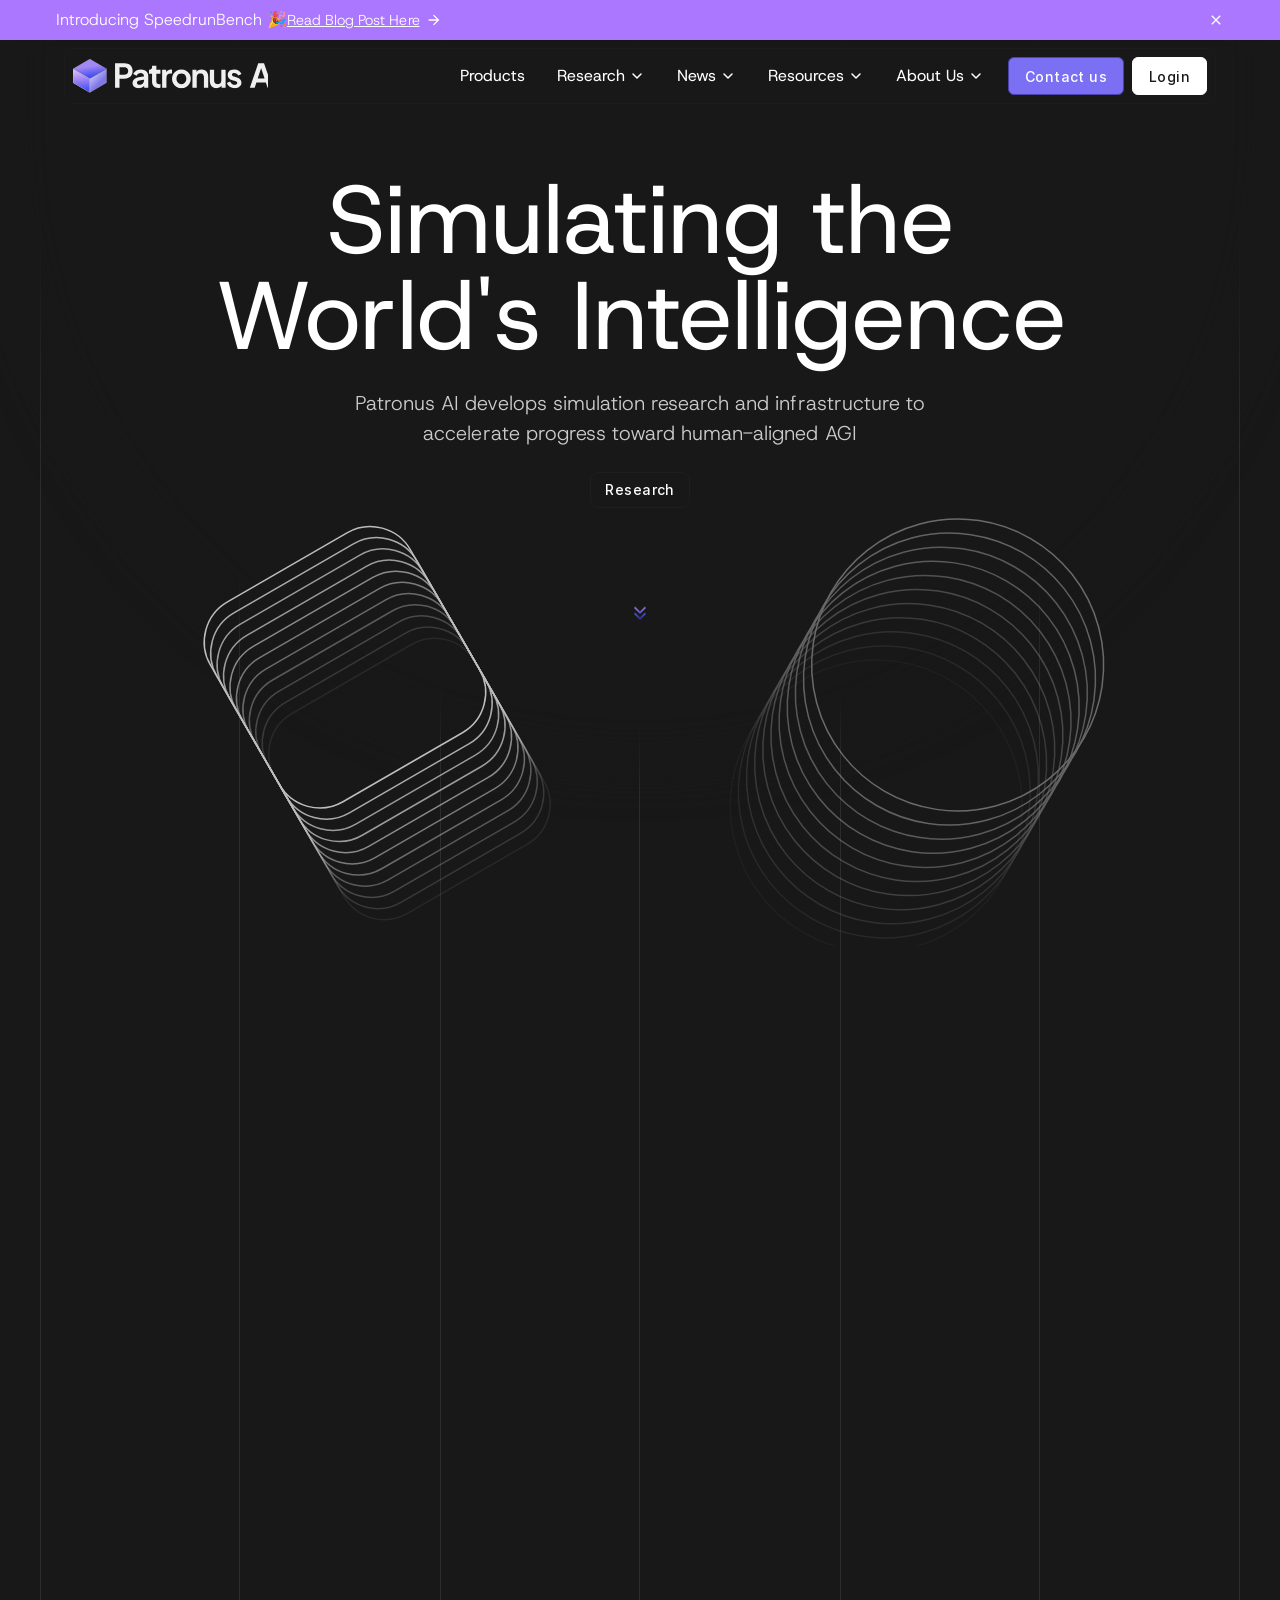
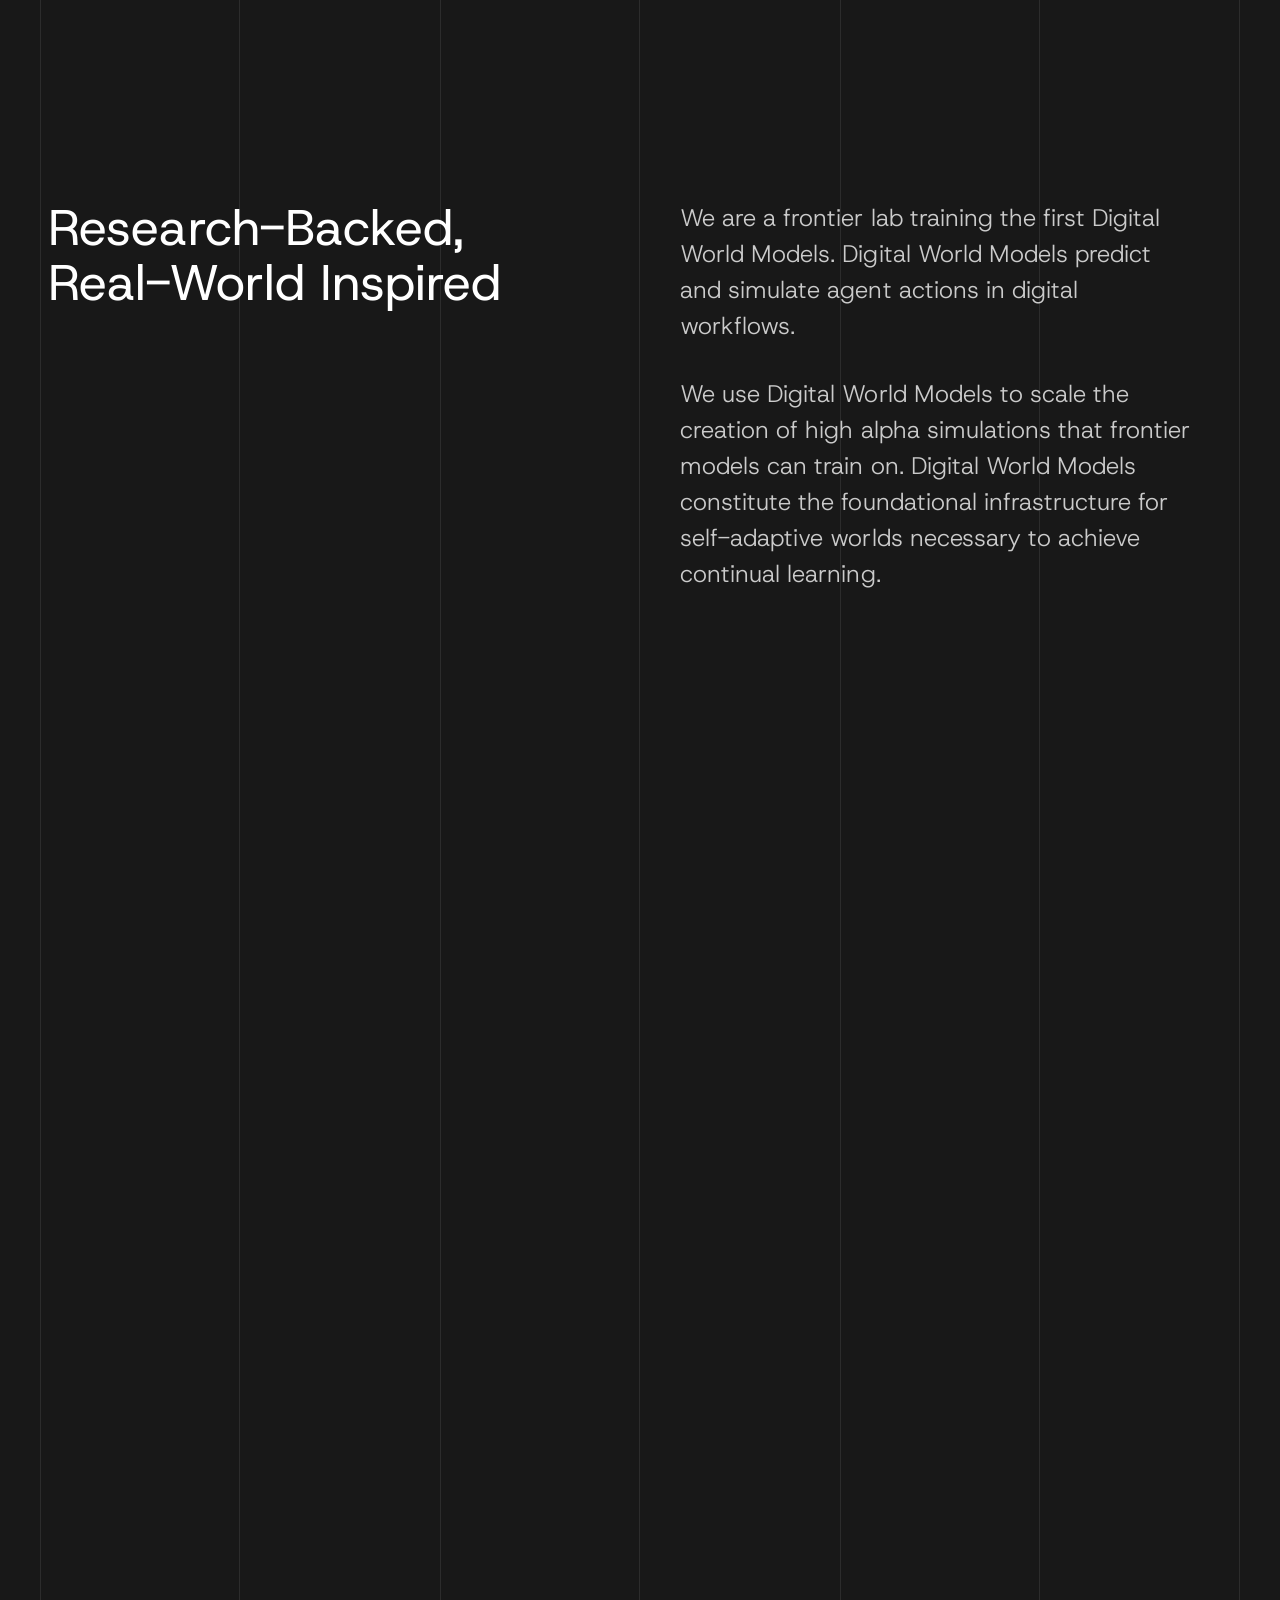
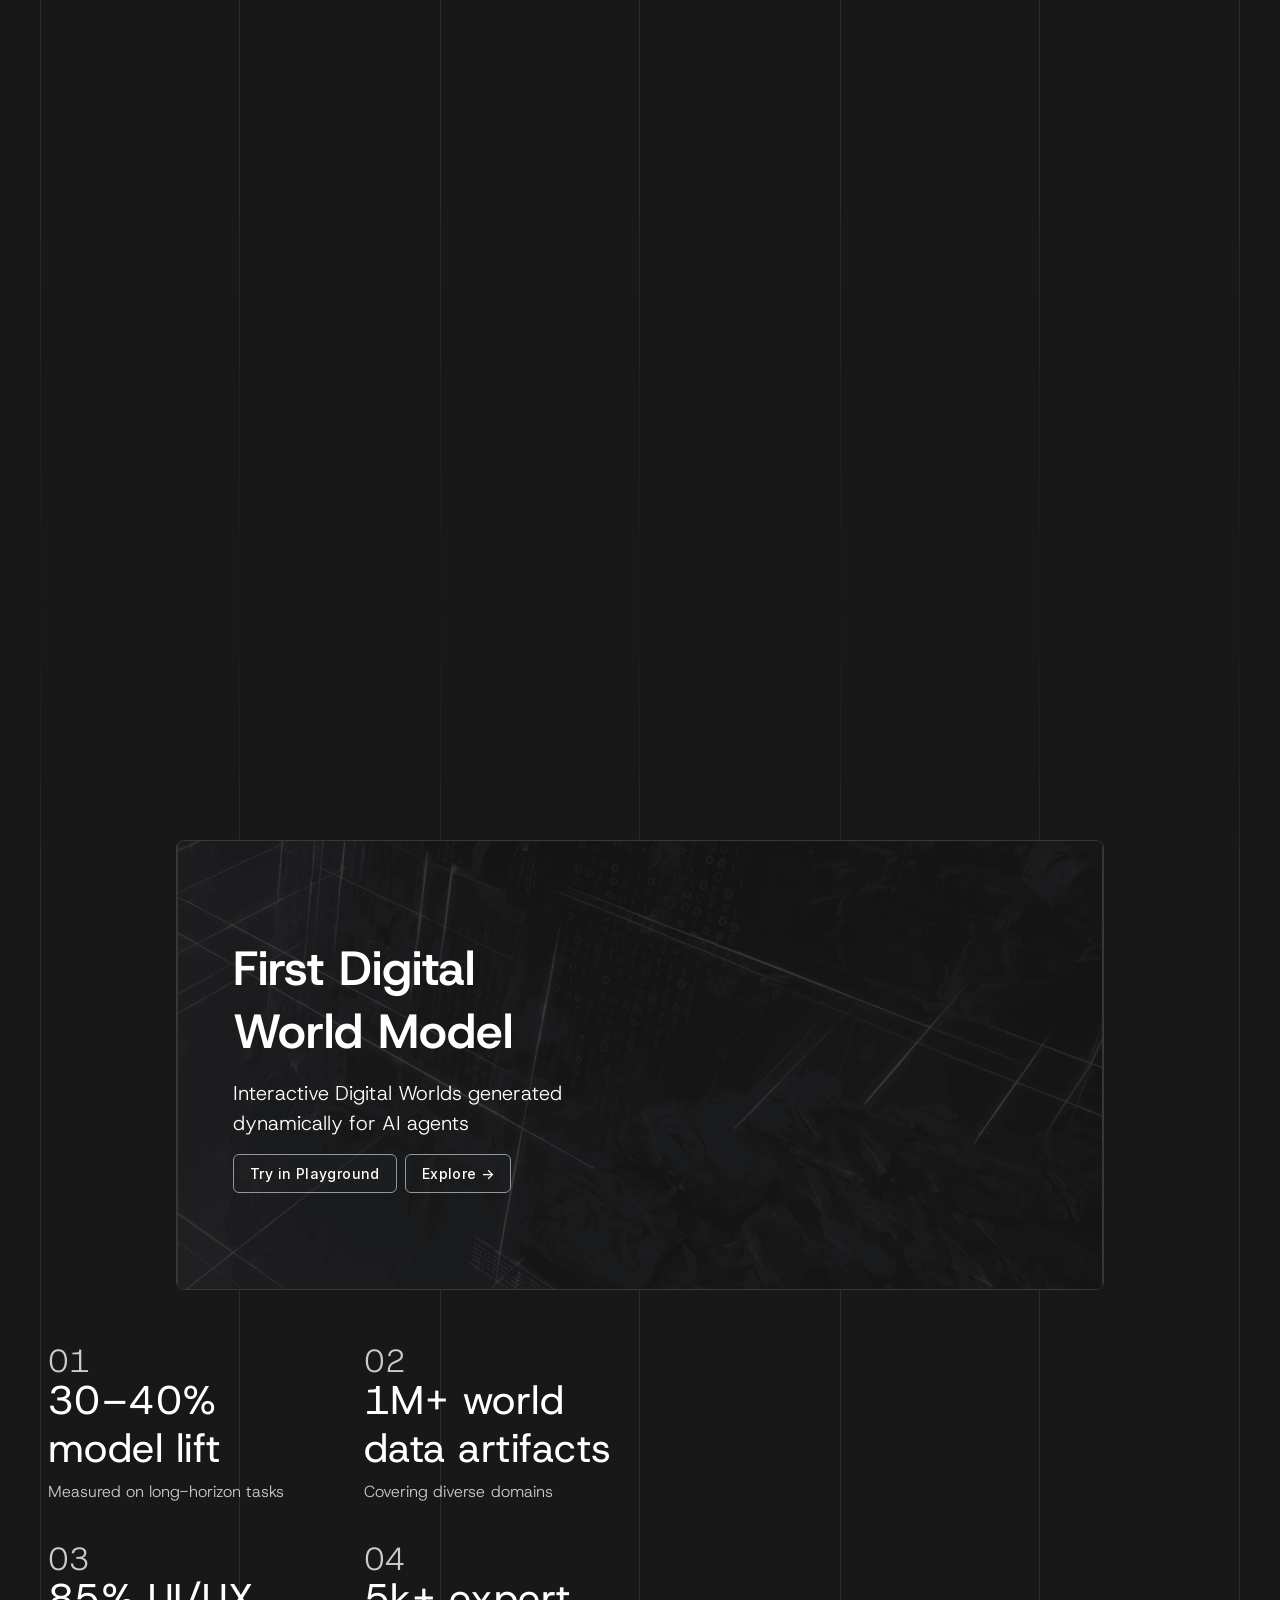
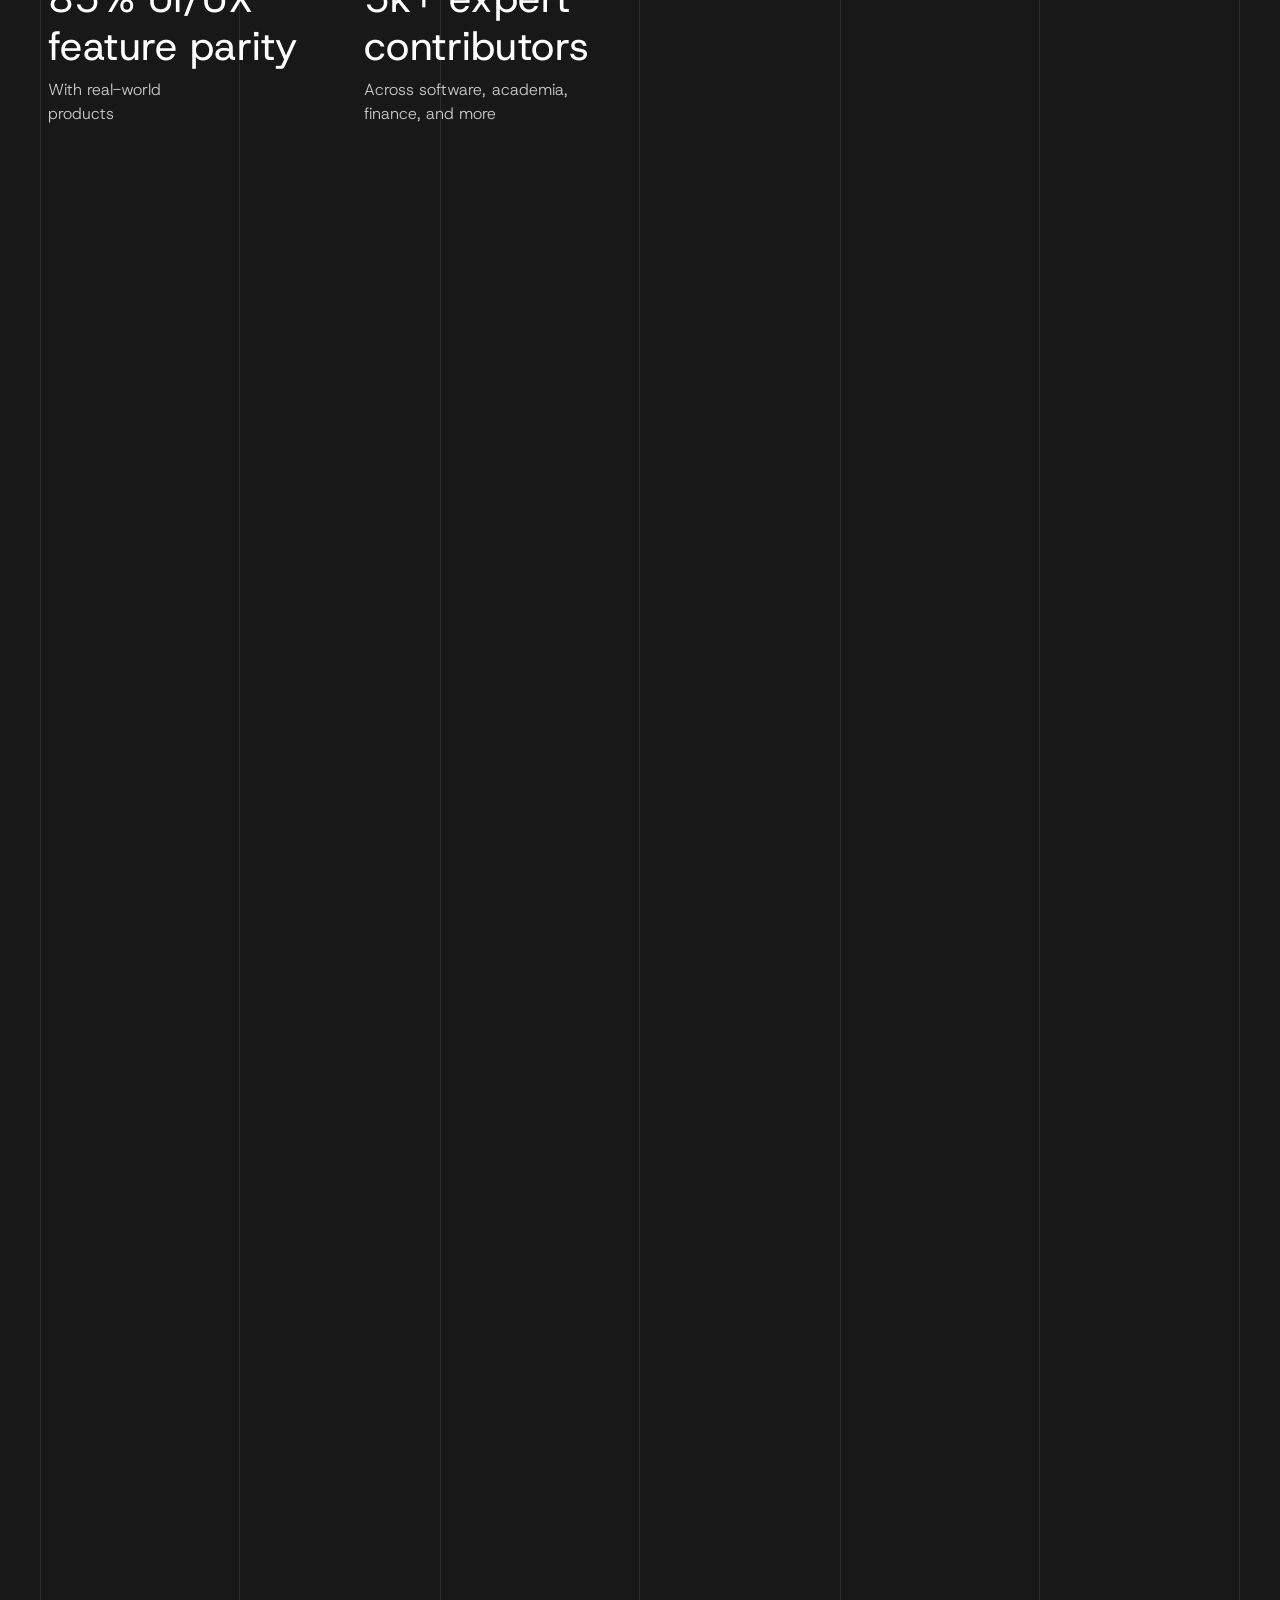
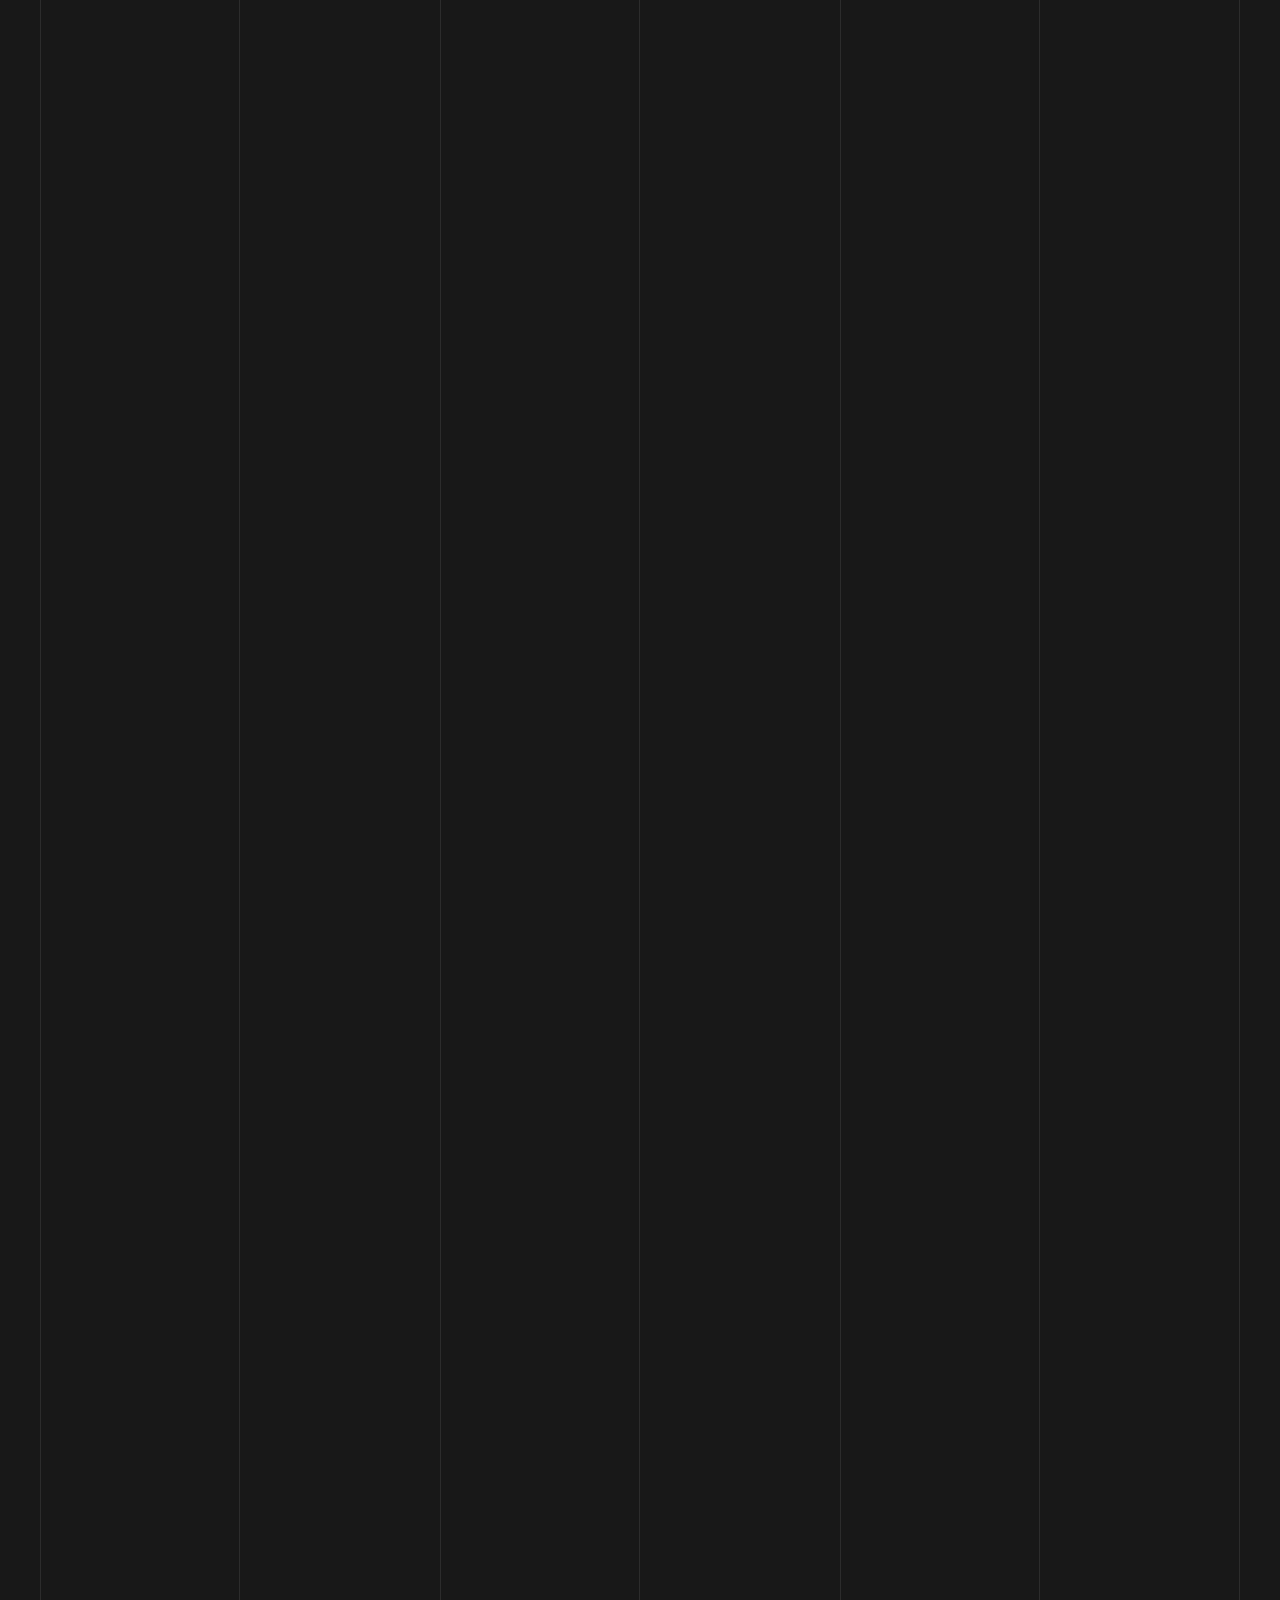
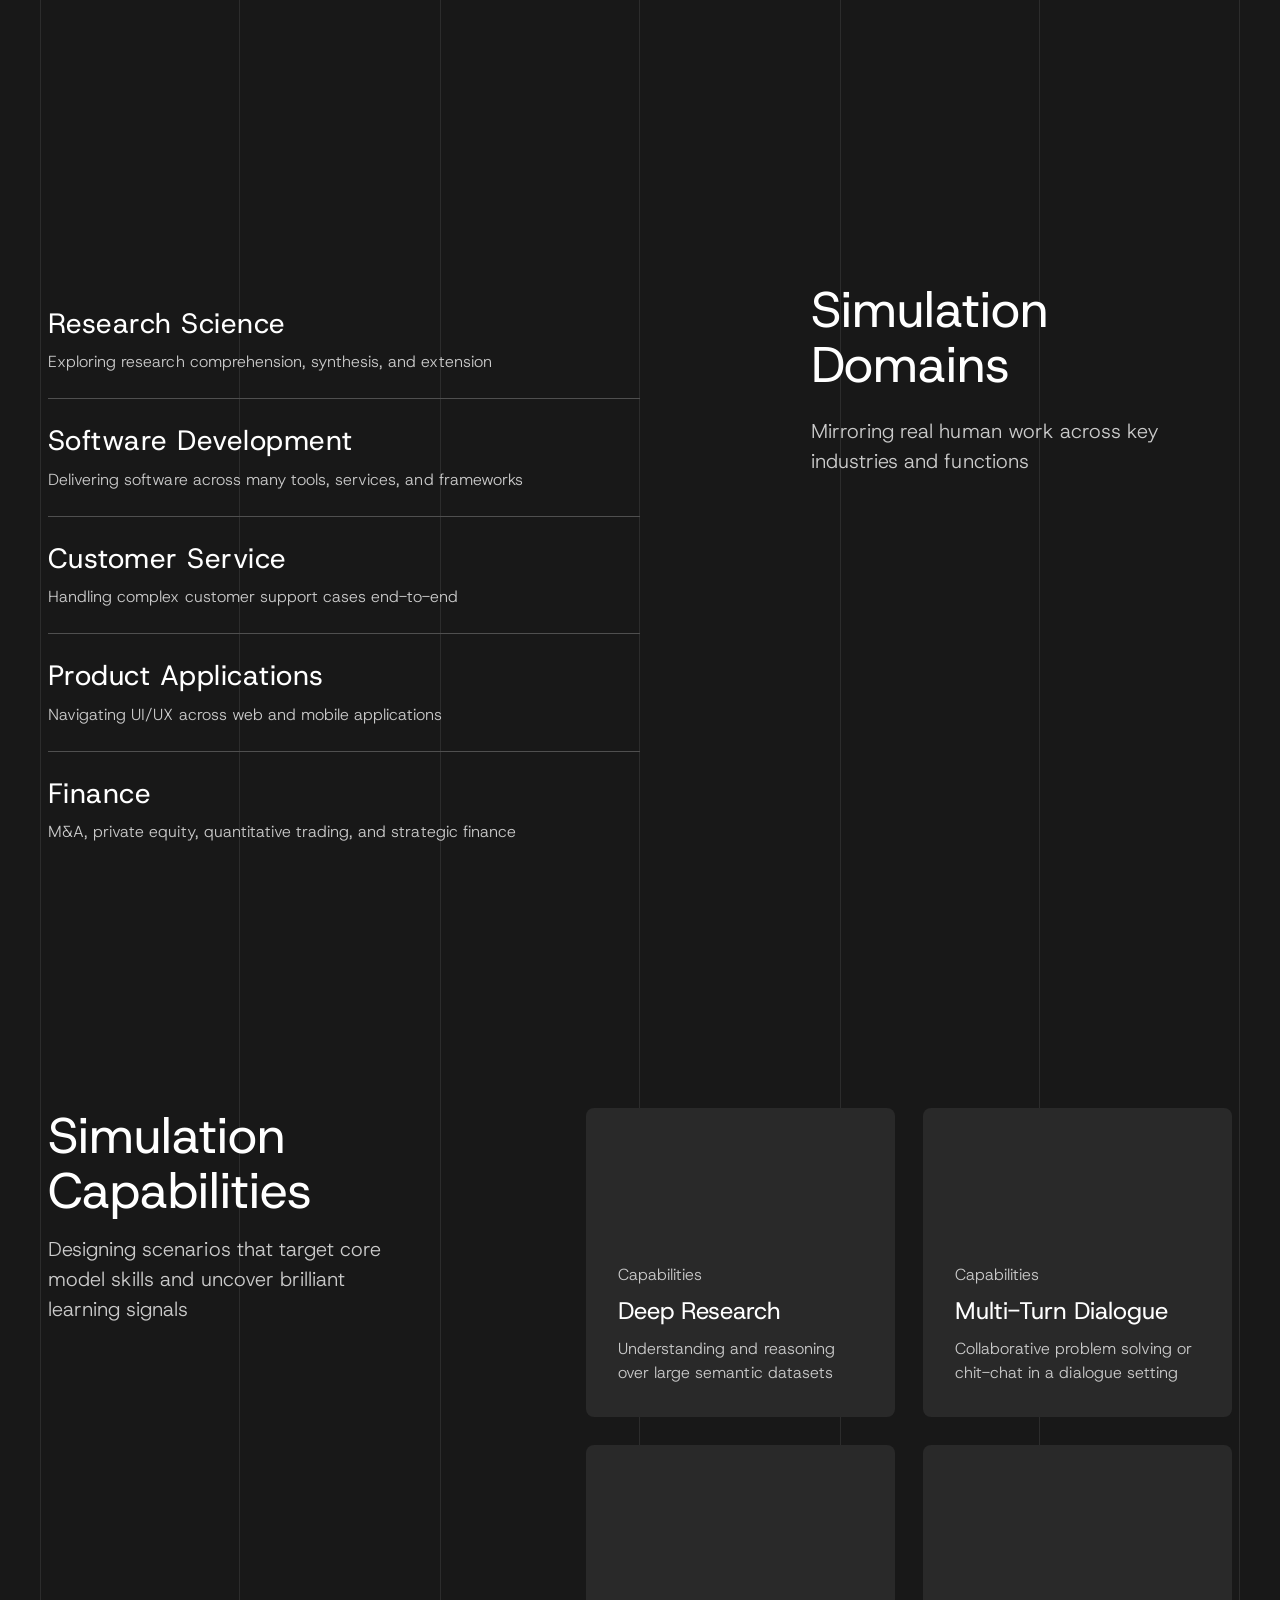
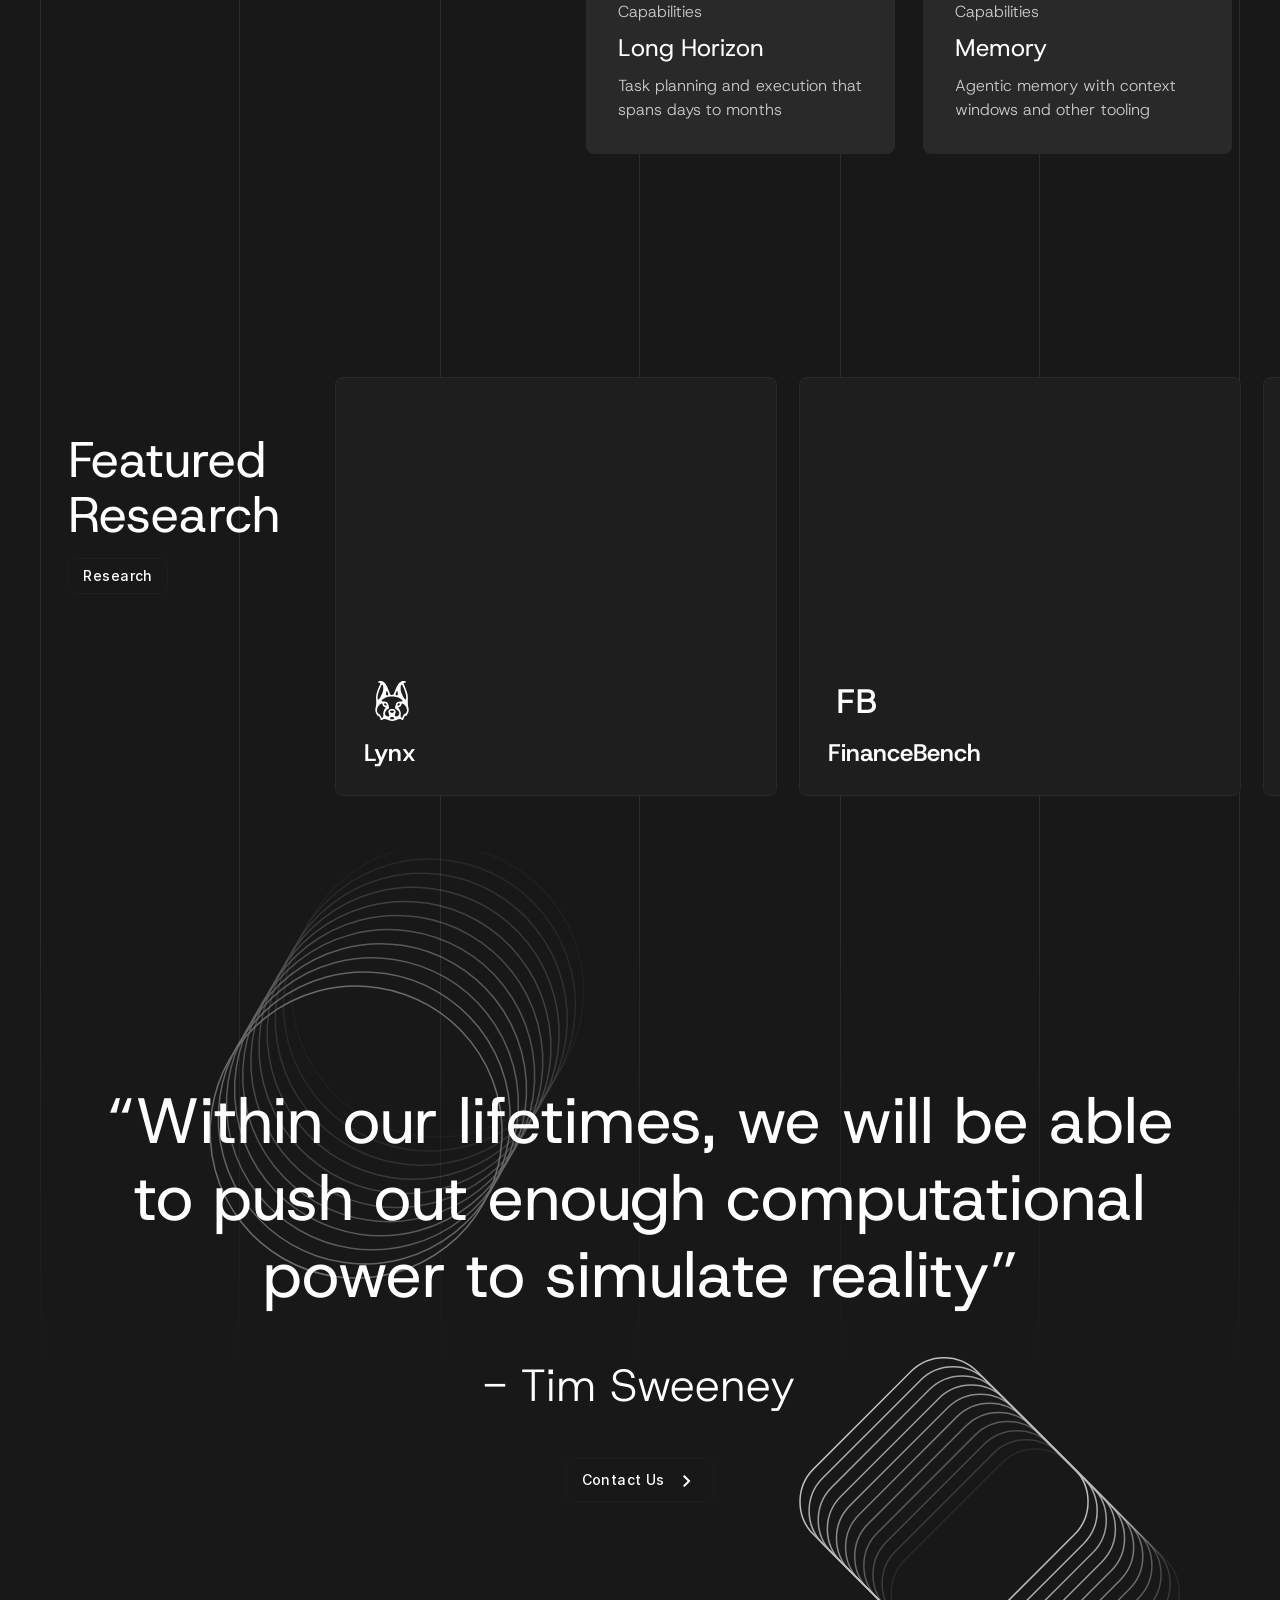
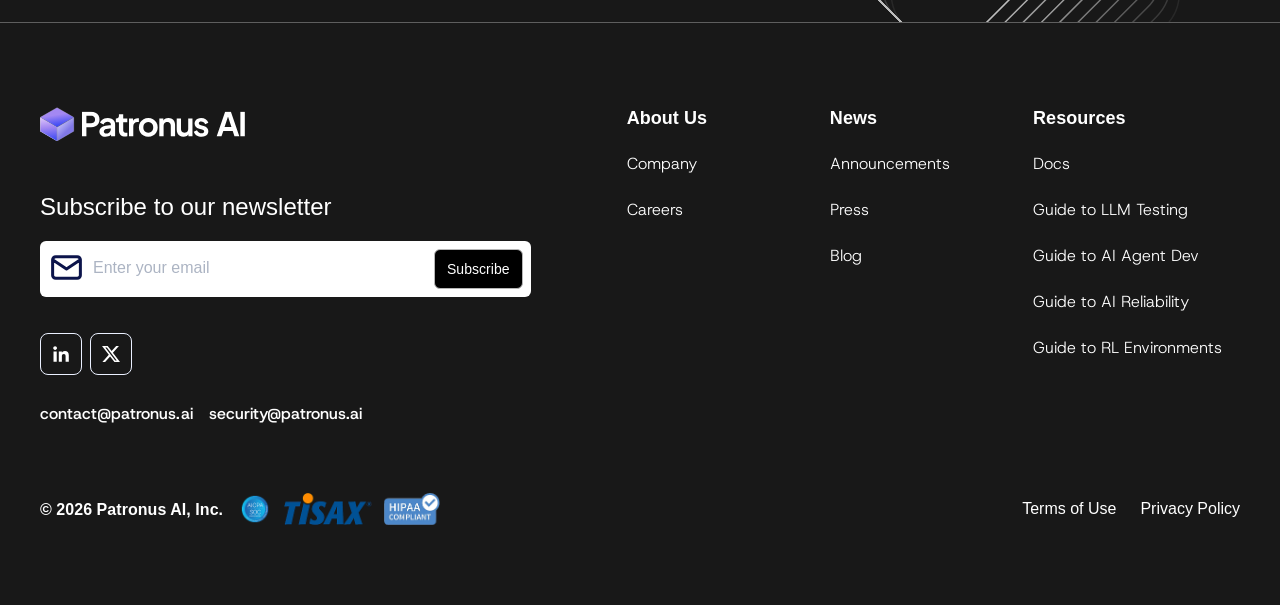
==== original.html @ 684d110b "Publish Patronus homepage comparison Co-Authored-By: Claude Opus 5.5 <noreply@anthropic.com>" ====
<!DOCTYPE html>
<!-- This site was created in Webflow. https://webflow.com --><!-- Last Published: Thu Sep 03 2026 16:15:39 GMT+0000 (Coordinated Universal Time) --><html data-wf-domain="patronus.ai" data-wf-page="69789045c12ee218ed3bfe5b" data-wf-site="64e655d42d3be60f582d0472" lang="en"><head><meta charset="utf-8"/><link crossorigin="anonymous" href="https://cdn.prod.website-files.com" rel="preconnect"/><title>Patronus AI — Original</title><meta content="Patronus AI develops simulation research and infrastructure to accelerate progress toward human-aligned AGI" name="description"/><meta content="width=device-width, initial-scale=1" name="viewport"/><meta content="Webflow" name="generator"/><link crossorigin="anonymous" href="assets/222bc9fccec14bd2.css?v=2" rel="stylesheet" type="text/css"/><link href="https://fonts.googleapis.com" rel="preconnect"/><link crossorigin="anonymous" href="https://fonts.gstatic.com" rel="preconnect"/><script type="text/javascript">!function(o,c){var n=c.documentElement,t=" w-mod-";n.className+=t+"js",("ontouchstart"in o||o.DocumentTouch&&c instanceof DocumentTouch)&&(n.className+=t+"touch")}(window,document);</script><link href="assets/77224d8a7193907e.ico" rel="shortcut icon" type="image/x-icon"/><link href="assets/2bc6f2b3e77ebe8c.png" rel="apple-touch-icon"/><!-- Google Tag Manager -->

<!-- End Google Tag Manager -->
<!-- dataLayer -->

<!-- dataLayer END -->
<link href="assets/77224d8a7193907e.ico" rel="shortcut icon" type="image/x-icon"/>

<!-- Navbar easing -->
<style>

  .navbar1_component {
    transition: all 0.3s ease;
  }

  .navbar1_logo-name {
    transition: opacity 0.3s ease;
  }
</style>
<link href="assets/0dffe3fe2f73e29e.css" rel="stylesheet"/>


<!-- Finsweet Attributes -->
<link href="assets/49c2efef81e36e43.bin" rel="stylesheet"/><style>
.research-draft-icon{display:block;width:48px;height:48px;flex:0 0 auto;color:#fff}
.research-draft-credit{margin:0 0 16px;font-size:13px;line-height:1.4;font-weight:400;color:#aaa}
html{scroll-behavior:auto!important}body{overflow-x:hidden}
</style></head><body class="body_new"><div class="page-wrapper"><div class="global-styles w-embed"><style>

/* Make text look crisper and more legible in all browsers */
body {
  -webkit-font-smoothing: antialiased;
  -moz-osx-font-smoothing: grayscale;
  font-smoothing: antialiased;
  text-rendering: optimizeLegibility;
}

/* Focus state style for keyboard navigation for the focusable elements */
*[tabindex]:focus-visible,
  input[type="file"]:focus-visible {
   outline: 0.125rem solid #4d65ff;
   outline-offset: 0.125rem;
}

/* Get rid of top margin on first element in any rich text element */
.w-richtext > :not(div):first-child, .w-richtext > div:first-child > :first-child {
  margin-top: 0 !important;
}

/* Get rid of bottom margin on last element in any rich text element */
.w-richtext>:last-child, .w-richtext ol li:last-child, .w-richtext ul li:last-child {
	margin-bottom: 0 !important;
}

/* Prevent all click and hover interaction with an element */
.pointer-events-off {
	pointer-events: none;
}

/* Enables all click and hover interaction with an element */
.pointer-events-on {
  pointer-events: auto;
}

/* Create a class of .div-square which maintains a 1:1 dimension of a div */
.div-square::after {
	content: "";
	display: block;
	padding-bottom: 100%;
}

/* Make sure containers never lose their center alignment */
.container-medium,.container-small, .container-large {
	margin-right: auto !important;
  margin-left: auto !important;
}

/* 
Make the following elements inherit typography styles from the parent and not have hardcoded values. 
Important: You will not be able to style for example "All Links" in Designer with this CSS applied.
Uncomment this CSS to use it in the project. Leave this message for future hand-off.
*/
/*
a,
.w-input,
.w-select,
.w-tab-link,
.w-nav-link,
.w-dropdown-btn,
.w-dropdown-toggle,
.w-dropdown-link {
  color: inherit;
  text-decoration: inherit;
  font-size: inherit;
}
*/

/* Apply "..." after 3 lines of text */
.text-style-3lines {
	display: -webkit-box;
	overflow: hidden;
	-webkit-line-clamp: 3;
	-webkit-box-orient: vertical;
}

/* Apply "..." after 2 lines of text */
.text-style-2lines {
	display: -webkit-box;
	overflow: hidden;
	-webkit-line-clamp: 2;
	-webkit-box-orient: vertical;
}
/* Apply "..." after 3 lines of text */
.text-style-3lines {
	display: -webkit-box;
	overflow: hidden;
	-webkit-line-clamp: 3;
	-webkit-box-orient: vertical;
}
/* Apply "..." after 4 lines of text */
.text-style-4lines {
	display: -webkit-box;
	overflow: hidden;
	-webkit-line-clamp: 4;
	-webkit-box-orient: vertical;
}

/* Adds inline flex display */
.display-inlineflex {
  display: inline-flex;
}

/* These classes are never overwritten */
.hide {
  display: none !important;
}

@media screen and (max-width: 991px) {
    .hide, .hide-tablet {
        display: none !important;
    }
}
  @media screen and (max-width: 767px) {
    .hide-mobile-landscape{
      display: none !important;
    }
}
  @media screen and (max-width: 479px) {
    .hide-mobile{
      display: none !important;
    }
}
 
.margin-0 {
  margin: 0rem !important;
}
  
.padding-0 {
  padding: 0rem !important;
}

.spacing-clean {
padding: 0rem !important;
margin: 0rem !important;
}

.margin-top {
  margin-right: 0rem !important;
  margin-bottom: 0rem !important;
  margin-left: 0rem !important;
}

.padding-top {
  padding-right: 0rem !important;
  padding-bottom: 0rem !important;
  padding-left: 0rem !important;
}
  
.margin-right {
  margin-top: 0rem !important;
  margin-bottom: 0rem !important;
  margin-left: 0rem !important;
}

.padding-right {
  padding-top: 0rem !important;
  padding-bottom: 0rem !important;
  padding-left: 0rem !important;
}

.margin-bottom {
  margin-top: 0rem !important;
  margin-right: 0rem !important;
  margin-left: 0rem !important;
}

.padding-bottom {
  padding-top: 0rem !important;
  padding-right: 0rem !important;
  padding-left: 0rem !important;
}

.margin-left {
  margin-top: 0rem !important;
  margin-right: 0rem !important;
  margin-bottom: 0rem !important;
}
  
.padding-left {
  padding-top: 0rem !important;
  padding-right: 0rem !important;
  padding-bottom: 0rem !important;
}
  
.margin-horizontal {
  margin-top: 0rem !important;
  margin-bottom: 0rem !important;
}

.padding-horizontal {
  padding-top: 0rem !important;
  padding-bottom: 0rem !important;
}

.margin-vertical {
  margin-right: 0rem !important;
  margin-left: 0rem !important;
}
  
.padding-vertical {
  padding-right: 0rem !important;
  padding-left: 0rem !important;
}

</style></div><div class="navbar12_component w-nav" data-animation="default" data-collapse="medium" data-duration="400" data-easing="ease" data-easing2="ease" data-w-id="034f6c64-4b9b-e791-d5cd-58042d2de78f" fs-scrolldisable-element="smart-nav" role="banner"><div class="navbar_mobile-bg"></div><div class="callout_banner"><div class="container-large"><div class="callout_component"><div class="callout_inner"><div class="text-size-regular">Introducing SpeedrunBench 🎉</div><a class="banner-link-wrapper w-inline-block" href="https://patronus.ai/blog/ introducing-speedrunbench-a-challenging-benchmark-for-frontier-agents" rel="noopener noreferrer" target="_blank"><div>Read Blog Post Here</div><div class="html-icon w-embed"><svg aria-hidden="true" class="iconify iconify--ic" height="16" preserveaspectratio="xMidYMid meet" role="img" viewbox="0 0 24 24" width="16" xmlns="http://www.w3.org/2000/svg" xmlns:xlink="http://www.w3.org/1999/xlink"><path d="m12 4l-1.41 1.41L16.17 11H4v2h12.17l-5.58 5.59L12 20l8-8l-8-8z" fill="currentColor"></path></svg></div></a></div><div class="modal-close-button banner-close w-embed" data-w-id="ab79762b-d34e-72d4-7b59-b1e3eca7789a"><svg aria-hidden="true" class="iconify iconify--ic" height="100%" preserveaspectratio="xMidYMid meet" role="img" viewbox="0 0 24 24" width="100%" xmlns="http://www.w3.org/2000/svg" xmlns:xlink="http://www.w3.org/1999/xlink"><path d="M19 6.41L17.59 5L12 10.59L6.41 5L5 6.41L10.59 12L5 17.59L6.41 19L12 13.41L17.59 19L19 17.59L13.41 12L19 6.41z" fill="currentColor"></path></svg></div></div></div></div><div class="navbar_main"><div class="navbar12_container"><a aria-current="page" class="navbar12_logo-link w-nav-brand w--current" href="https://patronus.ai/" rel="noopener noreferrer" target="_blank"><img alt="" class="navbar12_logo" loading="lazy" src="assets/672b753d45d6a6be.svg"/><div class="nav_logo-text_wrapper"><img alt="" class="navbar12_logo-text" loading="lazy" src="assets/3cb4ebba1288239d.svg"/></div></a><nav class="navbar12_menu is-page-height-tablet w-nav-menu" role="navigation"><div class="nav_menu-content_wrapper"><div class="navbar12_menu-links"><a class="navbar12_dropdown-toggle" href="https://patronus.ai/products" rel="noopener noreferrer" target="_blank">Products</a><div class="navbar12_menu-dropdown hide w-dropdown" data-delay="200" data-hover="true" data-w-id="034f6c64-4b9b-e791-d5cd-58042d2de799"><div class="navbar12_dropdown-toggle w-dropdown-toggle"><div>Product</div><img alt="" class="dropdown-chevron" loading="lazy" src="assets/aa61666945023c9a.svg"/></div><nav class="navbar_dropdown-wrapper w-dropdown-list"><div class="navbar12_dropdown-list is-product"><div class="navbar12_dropdown-content product"><div class="navbar12_dropdown-column"><div class="margin-bottom margin-small hide-tablet"><h4 class="text-size-small text-weight-normal">Product</h4></div><div class="navbar12_dropdown-link-list"><a class="navbar12_dropdown-link is-icon w-inline-block" href="https://patronus.ai/product/features" rel="noopener noreferrer" target="_blank"><div class="navbar12_icon-wrapper"><div class="icon-embed-custom w-embed"><svg aria-hidden="true" fill="none" height="100%" preserveaspectratio="xMidYMid meet" role="img" viewbox="0 0 26 26" width="100%" xmlns="http://www.w3.org/2000/svg">
<path d="M14.5 9.25H19M16.75 7V11.5M7 7.75C7 7.55109 7.07902 7.36032 7.21967 7.21967C7.36032 7.07902 7.55109 7 7.75 7H10.75C10.9489 7 11.1397 7.07902 11.2803 7.21967C11.421 7.36032 11.5 7.55109 11.5 7.75V10.75C11.5 10.9489 11.421 11.1397 11.2803 11.2803C11.1397 11.421 10.9489 11.5 10.75 11.5H7.75C7.55109 11.5 7.36032 11.421 7.21967 11.2803C7.07902 11.1397 7 10.9489 7 10.75V7.75ZM7 15.25C7 15.0511 7.07902 14.8603 7.21967 14.7197C7.36032 14.579 7.55109 14.5 7.75 14.5H10.75C10.9489 14.5 11.1397 14.579 11.2803 14.7197C11.421 14.8603 11.5 15.0511 11.5 15.25V18.25C11.5 18.4489 11.421 18.6397 11.2803 18.7803C11.1397 18.921 10.9489 19 10.75 19H7.75C7.55109 19 7.36032 18.921 7.21967 18.7803C7.07902 18.6397 7 18.4489 7 18.25V15.25ZM14.5 15.25C14.5 15.0511 14.579 14.8603 14.7197 14.7197C14.8603 14.579 15.0511 14.5 15.25 14.5H18.25C18.4489 14.5 18.6397 14.579 18.7803 14.7197C18.921 14.8603 19 15.0511 19 15.25V18.25C19 18.4489 18.921 18.6397 18.7803 18.7803C18.6397 18.921 18.4489 19 18.25 19H15.25C15.0511 19 14.8603 18.921 14.7197 18.7803C14.579 18.6397 14.5 18.4489 14.5 18.25V15.25Z" stroke="currentColor" stroke-linecap="round" stroke-linejoin="round"></path>
</svg></div></div><div class="navbar12_text-wrapper"><div>Core Platform</div></div></a><a class="navbar12_dropdown-link is-icon w-inline-block" href="https://patronus.ai/percival" rel="noopener noreferrer" target="_blank"><div class="navbar12_icon-wrapper"><div class="icon-embed-custom w-embed"><svg aria-hidden="true" fill="none" height="100%" preserveaspectratio="xMidYMid meet" role="img" viewbox="0 0 26 26" width="100%" xmlns="http://www.w3.org/2000/svg">
<path d="M18.77 15.88C18.77 18.1507 17.0919 20.0001 15.0327 20.0001H10.938C8.87895 19.9999 7.20361 18.1505 7.20361 15.88V14.3829C7.55599 14.4404 7.87015 14.4888 8.1626 14.5343V15.88C8.1626 17.6236 9.40634 19.0419 10.938 19.0421H15.0327C16.5645 19.0421 17.811 17.6237 17.811 15.88V14.5343C17.8206 14.5319 17.8403 14.5294 17.8403 14.5294L17.9331 14.5128C18.192 14.4721 18.4536 14.4309 18.7124 14.3878C18.7316 14.3854 18.7508 14.3828 18.77 14.3781V15.88ZM10.9604 14.9318C11.2002 14.9318 11.397 15.1288 11.397 15.3683V16.547C11.3968 16.7863 11.2 16.9825 10.9604 16.9825C10.7209 16.9825 10.5241 16.7863 10.5239 16.547V15.3683C10.5239 15.1288 10.7208 14.9318 10.9604 14.9318ZM15.0112 14.9318C15.2508 14.9319 15.4468 15.1289 15.4468 15.3683V16.547C15.4466 16.7862 15.2507 16.9824 15.0112 16.9825C14.7716 16.9825 14.5749 16.7863 14.5747 16.547V15.3683C14.5747 15.1288 14.7715 14.9318 15.0112 14.9318ZM12.9888 9.43958C13.1732 9.43958 13.3579 9.46847 13.5327 9.51868L13.5591 9.52649H13.562C13.8233 9.60551 14.0799 9.68477 14.3315 9.76379C14.7246 9.88593 15.1252 10.02 15.5278 10.1613C15.7962 10.257 16.0648 10.3551 16.3188 10.4532L16.3335 10.4601L16.4839 10.5177C16.8578 10.6662 17.1934 10.808 17.5122 10.9493C17.8477 11.0954 18.1884 11.2555 18.5239 11.4279C18.6702 11.4997 18.8147 11.5739 18.9585 11.6505C18.9718 11.6573 18.9909 11.6745 18.9937 11.6769C19.0056 11.6889 19.0127 11.7035 19.0151 11.7179L19.1401 13.4015C19.1425 13.4278 19.0947 13.4784 19.0132 13.4904C18.9317 13.5047 18.8525 13.517 18.771 13.5314C18.4498 13.5841 18.1284 13.6368 17.812 13.6847C17.7282 13.6967 17.6439 13.7079 17.5601 13.7198C17.1576 13.7845 16.7528 13.8445 16.3599 13.8995L16.0933 13.9357L15.564 14.0079C15.1612 14.0606 14.7603 14.1104 14.3647 14.1583L13.8257 14.2228C13.7419 14.2323 13.658 14.24 13.5718 14.2472C13.3848 14.2616 13.1949 14.2687 12.9888 14.2687C12.7828 14.2687 12.5911 14.2615 12.4019 14.2472C12.3181 14.24 12.2317 14.2323 12.1479 14.2228L11.9702 14.2013C11.8504 14.1869 11.7303 14.1751 11.6128 14.1583C11.2126 14.1104 10.8123 14.0606 10.4097 14.0079L10.3159 13.9952C10.0788 13.9641 9.84158 13.9311 9.60205 13.8976C9.20411 13.8401 8.80317 13.7821 8.40283 13.7198C8.32391 13.7079 8.2425 13.6966 8.16357 13.6847C7.85199 13.6368 7.53774 13.5865 7.20459 13.5314C7.1255 13.517 7.04389 13.5047 6.9624 13.4904C6.8737 13.4784 6.83252 13.4254 6.83252 13.4015L6.95752 11.715C6.96002 11.7054 6.96776 11.6914 6.98193 11.6749C6.99145 11.6678 7.00288 11.6576 7.01709 11.6505C7.15848 11.5739 7.30255 11.4997 7.44873 11.4279C7.77715 11.2626 8.11072 11.1047 8.44873 10.9562C8.83933 10.7814 9.2419 10.6138 9.64209 10.4581C9.85778 10.3767 10.1458 10.269 10.4478 10.1613C10.8481 10.0199 11.2513 9.88595 11.6421 9.76379C11.9033 9.68238 12.1672 9.60063 12.438 9.52161L12.481 9.50989H12.4829C12.6435 9.4644 12.8138 9.43959 12.9888 9.43958ZM6.14404 11.4738H6.15186L6.00732 13.5861H6.00049C5.56899 13.5573 5.24321 13.1782 5.27197 12.7423L5.30811 12.2521L5.30518 12.254C5.33398 11.8182 5.71265 11.4451 6.14404 11.4738ZM19.8257 11.4708C20.2572 11.4421 20.6358 11.8161 20.6646 12.2521L20.6987 12.7404C20.7299 13.1761 20.4015 13.5551 19.9702 13.5841H19.9624L19.8188 11.4708H19.8257ZM12.9868 10.2755C12.8286 10.2755 12.6725 10.2998 12.5239 10.3429C12.4785 10.3596 12.4307 10.3696 12.3853 10.3839V13.296C12.3853 13.3583 12.4352 13.4133 12.4976 13.4181C12.6606 13.4301 12.8262 13.4357 12.9868 13.4357C13.1473 13.4357 13.3102 13.4301 13.4731 13.4181C13.5379 13.4133 13.5854 13.3607 13.5854 13.296V10.3859C13.54 10.3692 13.4922 10.3596 13.4468 10.3429C13.2982 10.2998 13.1449 10.2755 12.9868 10.2755ZM11.4263 10.6779C11.0955 10.7856 10.776 10.8958 10.4644 11.006C10.4166 11.0251 10.3853 11.071 10.3853 11.1212V13.0616C10.3853 13.1214 10.431 13.1744 10.4907 13.1818C10.8143 13.2249 11.1338 13.2626 11.4526 13.3009C11.5243 13.3103 11.5862 13.2533 11.5864 13.1818V10.7931C11.5863 10.7119 11.5052 10.6519 11.4263 10.6779ZM14.5444 10.6808C14.4654 10.6547 14.3843 10.7147 14.3843 10.796V13.1818C14.3845 13.2533 14.4464 13.3102 14.5181 13.3009C14.8369 13.265 15.1588 13.2243 15.48 13.1788C15.5398 13.1715 15.5854 13.1185 15.5854 13.0587V11.1212C15.5854 11.0686 15.5542 11.0228 15.5063 11.006C15.1971 10.8958 14.8776 10.7886 14.5444 10.6808ZM16.5513 11.4044C16.4722 11.3733 16.3833 11.4305 16.3833 11.5167V12.923C16.3835 12.9971 16.4488 13.0541 16.5229 13.0421C16.8415 12.9943 17.1624 12.9464 17.481 12.8986C17.5409 12.889 17.5845 12.8383 17.5845 12.7784V11.924C17.5845 11.876 17.5554 11.8328 17.5122 11.8136C17.2031 11.6723 16.8819 11.5361 16.5513 11.4044ZM9.40479 11.4093C9.07413 11.5434 8.75295 11.6796 8.44385 11.8185C8.39831 11.8376 8.37158 11.8809 8.37158 11.9288V12.7745C8.37179 12.8342 8.41531 12.8841 8.4751 12.8937C8.7962 12.944 9.11493 12.9917 9.43604 13.0372C9.51026 13.0492 9.57553 12.9922 9.57568 12.9181H9.57275V11.5216C9.57275 11.4354 9.48389 11.3782 9.40479 11.4093ZM12.9888 6.00012C13.2282 6.00025 13.4251 6.19641 13.4253 6.43567V7.00891C14.9401 7.11439 16.3517 7.7488 17.4351 8.83118C17.9433 9.33657 18.3558 9.9168 18.6626 10.5587C18.3414 10.4006 18.0034 10.2443 17.6558 10.0958C17.3897 9.98088 17.1064 9.8639 16.7925 9.73938C16.6824 9.69635 16.5725 9.65545 16.4624 9.61243L16.4478 9.60754C16.232 9.52611 15.9991 9.43924 15.7378 9.34583L15.7114 9.33704C15.6924 9.33226 15.6709 9.32505 15.6519 9.31555C15.3858 9.22454 15.1701 9.15215 14.9663 9.08508C14.7937 9.0276 14.6164 8.9722 14.439 8.91711C14.2184 8.85005 13.9954 8.78301 13.77 8.71594C13.7197 8.70158 13.6738 8.68743 13.6235 8.67786C13.4223 8.62762 13.2067 8.6017 12.9888 8.60168C12.7706 8.60168 12.5518 8.62809 12.3433 8.68079C12.3004 8.68798 12.2528 8.70208 12.2075 8.71399C11.9775 8.78343 11.7518 8.85061 11.5337 8.92004C11.1573 9.03501 10.7615 9.16465 10.3276 9.31555C10.0424 9.41374 9.76628 9.5137 9.51221 9.6095C9.39971 9.65493 9.28735 9.69829 9.17725 9.74133C9.09095 9.77247 8.99934 9.81087 8.91064 9.8468L8.83447 9.87805C8.67146 9.94272 8.49837 10.0145 8.3042 10.1007C8.27553 10.1126 8.24443 10.1268 8.21338 10.1388L8.19678 10.1486L8.16553 10.1603L8.16748 10.1632C7.94712 10.2613 7.73872 10.3571 7.53271 10.4552C7.46082 10.4887 7.3863 10.5248 7.31201 10.5607C8.29487 8.51039 10.2893 7.1671 12.5522 7.01379V6.43567C12.5525 6.19634 12.7492 6.00012 12.9888 6.00012Z" fill="currentColor"></path>
</svg></div></div><div class="navbar12_text-wrapper"><div>Percival</div></div></a><a class="navbar12_dropdown-link is-icon w-inline-block" href="https://patronus.ai/rl-environments" rel="noopener noreferrer" target="_blank"><div class="navbar12_icon-wrapper"><div class="icon-embed-custom w-embed"><svg aria-hidden="true" fill="none" height="100%" preserveaspectratio="xMidYMid meet" role="img" viewbox="0 0 26 26" width="100%" xmlns="http://www.w3.org/2000/svg">
<path d="M19.5156 8.72369C20.8878 8.72389 22 9.8368 22 11.209V14.7911C21.9999 16.1632 20.8878 17.2753 19.5156 17.2755H6.48535C5.11306 17.2755 4.00012 16.1633 4 14.7911V11.209C4 9.83668 5.11299 8.72369 6.48535 8.72369H19.5156ZM8.46582 10.7969C8.04487 10.7969 7.66828 10.8996 7.33594 11.1046C7.00363 11.3039 6.7375 11.5779 6.53809 11.9268C6.3442 12.2758 6.24707 12.6776 6.24707 13.1319C6.24707 13.5751 6.3442 13.9769 6.53809 14.337C6.73196 14.6914 7.00037 14.9742 7.34375 15.1846C7.69263 15.3895 8.09151 15.4922 8.54004 15.4922C8.84472 15.4922 9.12506 15.4448 9.37988 15.3506C9.64022 15.2509 9.86213 15.1174 10.0449 14.9512C10.233 14.7796 10.3714 14.5883 10.46 14.378L9.69531 14.004C9.58453 14.1978 9.43215 14.3557 9.23828 14.4776C9.04993 14.5995 8.82027 14.6612 8.54883 14.6612C8.28292 14.6612 8.04449 14.5972 7.83398 14.4698C7.62908 14.3424 7.46885 14.1646 7.35254 13.9376C7.27639 13.7814 7.2353 13.6069 7.22461 13.4141H10.5684C10.5849 13.3477 10.596 13.2757 10.6016 13.1983C10.6071 13.1208 10.6094 13.0457 10.6094 12.9737C10.6093 12.6802 10.5596 12.4029 10.46 12.1426C10.3658 11.8825 10.2276 11.6525 10.0449 11.4532C9.86211 11.2482 9.637 11.0881 9.37109 10.9717C9.10526 10.8555 8.80362 10.7969 8.46582 10.7969ZM16.9541 15.3926H17.8105L19.5801 10.8965H18.5498L17.3818 14.0547L16.2148 10.8965H15.1934L16.9541 15.3926ZM13.3623 10.7969C13.0411 10.797 12.7583 10.872 12.5146 11.0215C12.3386 11.1257 12.1975 11.266 12.0908 11.4424V10.8965H11.1943V15.3917H12.1328V12.7413C12.1328 12.5197 12.1747 12.3287 12.2578 12.168C12.3409 12.0075 12.457 11.8859 12.6064 11.8028C12.7615 11.7142 12.936 11.669 13.1299 11.669C13.3238 11.669 13.4959 11.7142 13.6455 11.8028C13.8004 11.8859 13.9199 12.0075 14.0029 12.168C14.0859 12.3231 14.1269 12.5143 14.127 12.7413V15.3917H15.0576V12.4922C15.0576 12.1599 14.9858 11.8662 14.8418 11.6114C14.6978 11.3566 14.498 11.1568 14.2432 11.0128C13.9884 10.8688 13.6946 10.7969 13.3623 10.7969ZM8.46582 11.586C8.71507 11.586 8.93147 11.65 9.11426 11.7774C9.30245 11.8992 9.4407 12.0683 9.5293 12.2842C9.58207 12.4022 9.60845 12.53 9.61426 12.6671H7.24707C7.2683 12.5367 7.30258 12.4175 7.35254 12.3096C7.45777 12.077 7.60694 11.8993 7.80078 11.7774C7.99467 11.65 8.21653 11.586 8.46582 11.586Z" fill="currentColor"></path>
</svg></div></div><div class="navbar12_text-wrapper"><div>RL Envs</div></div></a></div></div><img alt="" class="nav_img" loading="lazy" src="assets/d8b6cc65038e7b00.svg"/></div></div></nav></div><div class="navbar12_menu-dropdown hide w-dropdown" data-delay="200" data-hover="true" data-w-id="034f6c64-4b9b-e791-d5cd-58042d2de7b9"><div class="navbar12_dropdown-toggle w-dropdown-toggle"><div>Use Cases</div><img alt="" class="dropdown-chevron" loading="lazy" src="assets/aa61666945023c9a.svg"/></div><nav class="navbar_dropdown-wrapper w-dropdown-list"><div class="navbar12_dropdown-list is-usecases"><div class="navbar12_dropdown-content usecases"><div class="navbar12_dropdown-column"><div class="margin-bottom margin-small hide-tablet"><h4 class="text-size-small text-weight-normal text-color-white">Use Cases</h4></div><div class="navbar12_dropdown-link-list use-cases"><a class="navbar12_dropdown-link w-inline-block" href="https://patronus.ai/case-studies" rel="noopener noreferrer" target="_blank"><div class="navbar12_text-wrapper"><div>Case Studies</div></div></a><a class="navbar12_dropdown-link w-inline-block" href="https://patronus.ai/customer-service" rel="noopener noreferrer" target="_blank"><div class="navbar12_text-wrapper"><div>Customer Services</div></div></a><a class="navbar12_dropdown-link w-inline-block" href="https://patronus.ai/databricks" rel="noopener noreferrer" target="_blank"><div class="navbar12_text-wrapper"><div>Databricks</div></div></a><a class="navbar12_dropdown-link w-inline-block" href="https://patronus.ai/data-science-coding" rel="noopener noreferrer" target="_blank"><div class="navbar12_text-wrapper"><div>Data Science + Coding</div></div></a><a class="navbar12_dropdown-link w-inline-block" href="https://patronus.ai/finance-service" rel="noopener noreferrer" target="_blank"><div class="navbar12_text-wrapper"><div>Finacial Services</div></div></a><a class="navbar12_dropdown-link w-inline-block" href="https://patronus.ai/agents" rel="noopener noreferrer" target="_blank"><div class="navbar12_text-wrapper"><div>Agents</div></div></a></div></div><img alt="" class="nav_img hide-tablet" loading="lazy" src="assets/7dcaf23141f3a5e7.svg"/></div></div></nav></div><div class="navbar12_menu-dropdown w-dropdown" data-delay="200" data-hover="true" data-w-id="034f6c64-4b9b-e791-d5cd-58042d2de7df"><div class="navbar12_dropdown-toggle w-dropdown-toggle"><div>Research</div><img alt="" class="dropdown-chevron" loading="lazy" src="assets/aa61666945023c9a.svg"/></div><nav class="navbar_dropdown-wrapper research w-dropdown-list"><div class="navbar12_dropdown-list"><div class="navbar12_dropdown-content news"><div class="navbar12_dropdown-column research"><div class="navbar12_dropdown-link-list news"><a class="navbar12_dropdown-link w-inline-block" href="https://patronus.ai/research" rel="noopener noreferrer" target="_blank"><div class="navbar12_text-wrapper"><div>Research Hub</div></div></a><a class="navbar12_dropdown-link w-inline-block" href="https://patronus.ai/research-insights" rel="noopener noreferrer" target="_blank"><div class="navbar12_text-wrapper"><div>Research Insights</div></div></a></div></div></div></div></nav></div><div class="navbar12_menu-dropdown w-dropdown" data-delay="200" data-hover="true" data-w-id="fc3eba5e-397e-2760-fadd-09dc4ad4d7ae"><div class="navbar12_dropdown-toggle w-dropdown-toggle"><div>News</div><img alt="" class="dropdown-chevron" loading="lazy" src="assets/aa61666945023c9a.svg"/></div><nav class="navbar_dropdown-wrapper w-dropdown-list"><div class="navbar12_dropdown-list news"><div class="navbar12_dropdown-content news"><div class="navbar12_dropdown-column news"><div class="margin-bottom margin-small hide-tablet"><h4 class="text-size-small text-weight-normal text-color-white">News</h4></div><div class="navbar12_dropdown-link-list news"><a class="navbar12_dropdown-link w-inline-block" href="https://patronus.ai/announcements" rel="noopener noreferrer" target="_blank"><div class="navbar12_text-wrapper"><div>Announcements</div></div></a><a class="navbar12_dropdown-link w-inline-block" href="https://patronus.ai/press" rel="noopener noreferrer" target="_blank"><div class="navbar12_text-wrapper"><div>Press</div></div></a><a class="navbar12_dropdown-link w-inline-block" href="https://patronus.ai/blog" rel="noopener noreferrer" target="_blank"><div class="navbar12_text-wrapper"><div>Blogs</div></div></a></div></div><img alt="" class="nav_img" loading="lazy" src="assets/645baa6e91568c3b.png"/></div></div></nav></div><div class="navbar12_menu-dropdown w-dropdown" data-delay="200" data-hover="true" data-w-id="034f6c64-4b9b-e791-d5cd-58042d2de7f9"><div class="navbar12_dropdown-toggle w-dropdown-toggle"><div>Resources</div><img alt="" class="dropdown-chevron" loading="lazy" src="assets/aa61666945023c9a.svg"/></div><nav class="navbar_dropdown-wrapper w-dropdown-list"><div class="navbar12_dropdown-list resources"><div class="navbar12_dropdown-content resources"><div class="navbar12_dropdown-column resources"><div class="margin-bottom margin-small hide-tablet"><h4 class="text-size-small text-weight-normal text-color-white">Resources</h4></div><div class="margin-bottom margin-small is-nomargin_tablet"><div class="navbar12_dropdown-link-list news"><a class="navbar12_dropdown-link w-inline-block" href="https://docs.patronus.ai/docs" rel="noopener noreferrer" target="_blank"><div class="navbar12_text-wrapper"><div>Docs</div></div></a></div></div><div class="margin-bottom margin-small hide-tablet"><h4 class="text-size-small text-weight-normal text-color-white">Guide</h4></div><div class="navbar12_dropdown-link-list resources"><a class="navbar12_dropdown-link w-inline-block" href="https://patronus.ai/ai-reliability" rel="noopener noreferrer" target="_blank"><div class="navbar12_text-wrapper"><div>AI Reliability</div></div></a><a class="navbar12_dropdown-link w-inline-block" href="https://patronus.ai/llm-testing" rel="noopener noreferrer" target="_blank"><div class="navbar12_text-wrapper"><div>LLM Testing</div></div></a><a class="navbar12_dropdown-link w-inline-block" href="https://patronus.ai/guide-to-rl-environments" rel="noopener noreferrer" target="_blank"><div class="navbar12_text-wrapper"><div>RL Environments</div></div></a><a class="navbar12_dropdown-link w-inline-block" href="https://patronus.ai/ai-agent-development" rel="noopener noreferrer" target="_blank"><div class="navbar12_text-wrapper"><div>AI Development Agents</div></div></a><a class="navbar12_dropdown-link w-inline-block" href="https://patronus.ai/ai-world-models" rel="noopener noreferrer" target="_blank"><div class="navbar12_text-wrapper"><div>AI World Models</div></div></a></div></div><img alt="" class="nav_resources" loading="lazy" src="assets/bc1946b292527efd.svg"/></div></div></nav></div><div class="navbar12_menu-dropdown w-dropdown" data-delay="200" data-hover="true" data-w-id="034f6c64-4b9b-e791-d5cd-58042d2de813"><div class="navbar12_dropdown-toggle w-dropdown-toggle"><div>About Us</div><img alt="" class="dropdown-chevron" loading="lazy" src="assets/aa61666945023c9a.svg"/></div><nav class="navbar_dropdown-wrapper w-dropdown-list"><div class="navbar12_dropdown-list about"><div class="navbar12_dropdown-content about"><div class="navbar12_dropdown-column about"><div class="margin-bottom margin-small hide-tablet"><h4 class="text-size-small text-weight-normal text-color-white">About Us</h4></div><div class="navbar12_dropdown-link-list news"><a class="navbar12_dropdown-link w-inline-block" href="https://patronus.ai/company" rel="noopener noreferrer" target="_blank"><div class="navbar12_text-wrapper"><div>Company</div></div></a><a class="navbar12_dropdown-link w-inline-block" href="https://patronus.ai/join" rel="noopener noreferrer" target="_blank"><div class="navbar12_text-wrapper"><div>Join Us</div></div></a><a class="navbar12_dropdown-link hide w-inline-block" href="#"><div class="navbar12_text-wrapper"><div>Pricing</div></div></a></div></div><img alt="" class="nav_about" loading="lazy" src="assets/f05b11e9067b008e.png"/></div></div></nav></div><a class="navbar12_dropdown-toggle show-tablet" href="https://docs.patronus.ai/docs" rel="noopener noreferrer" target="_blank">Docs</a></div><div class="navbar-mobile_menu-buttons"><div class="navbar_mobile-buttons"><a class="wow_button mobile-nav w-button" href="https://patronus.ai/book-a-call" rel="noopener noreferrer" target="_blank">Contact us</a><a class="wow_button is-secondary w-button" href="http://app.patronus.ai" rel="noopener noreferrer" target="_blank">Login in App</a></div><a class="navbar_mobile-close w-button" fs-mirrorclick-element="trigger" href="#">Close</a></div></div><div class="navbar12_menu-buttons hide-tablet"><a class="wow_button w-button" href="https://patronus.ai/book-a-call" rel="noopener noreferrer" target="_blank">Contact us</a><a class="wow_button is-secondary w-button" href="http://app.patronus.ai" rel="noopener noreferrer" target="_blank">Login</a></div></nav><div class="navbar12_menu-button w-nav-button"><div class="menu-icon1-2"><div class="menu-icon1_line-top-2"></div><div class="menu-icon1_line-middle-2"><div class="menu-icon1_line-middle-inner"></div></div><div class="menu-icon1_line-bottom-2"></div></div></div></div></div></div><div class="main-wrapper is-nohidden"><header class="section_wowheader" data-compare-section="hero"><div class="padding-global"><div class="container-large"><div class="wowheader_wrapper"><div class="wowheader_content"><div class="wowhero_bg-imgs_wrapper"><img alt="" class="wowhero_bg-img_left" loading="lazy" src="assets/d2f3fc89c4ba7c60.svg"/><img alt="" class="wowhero_bg-img_right" loading="lazy" src="assets/4a9646216314316d.svg"/></div><div class="wowheader_component"><h1 class="heading-style-h1 is-home" fs-mirrorclick-element="target">Simulating the <br/>World's Intelligence</h1><div class="max-width-570"><p class="text-size-20">Patronus AI develops simulation research and infrastructure to accelerate progress toward human-aligned AGI</p></div><div class="wowheader_chevron-component"><div class="button-group is-center"><a class="wowbutton w-button" href="https://patronus.ai/research" rel="noopener noreferrer" target="_blank">Research</a></div><div class="header_chevron-wrapper" data-wf--header_chevron-icon_wrapper--variant="is-96"><img alt="" class="hero_chevron-img is-relative" loading="lazy" src="assets/cf3852417ab5840e.svg"/><img alt="" class="hero_chevron-img is-absolute" loading="lazy" src="assets/cf3852417ab5840e.svg"/></div></div></div></div></div></div></div><div class="wowheader_bg-shape"></div></header><section class="section_u-wowfeature-2col" data-compare-section="research"><div class="padding-global"><div class="container-large"><div class="padding-bottom padding-xhuge"><div class="wowfeature_component"><div class="w-layout-grid wowfeature_content"><div class="wowfeature_content-left"><div class="wowfeature_content-heading"><h2 class="heading-style-h2 wow">Research-Backed,<br/>Real-World Inspired</h2></div></div><div class="wowfeature_content-right"><p class="text-size-24">We are a frontier lab training the first Digital World Models. Digital World Models predict and simulate agent actions in digital workflows.   </p><p class="text-size-24">We use Digital World Models to scale the creation of high alpha simulations that frontier models can train on. Digital World Models constitute the foundational infrastructure for self-adaptive worlds necessary to achieve continual learning. </p></div></div></div></div></div></div><div class="wowfeature_bg-color"></div><div class="feature_lottie-wrapper"><div class="wowfeature_lottie-img_desktop" data-animation-type="lottie" data-autoplay="1" data-default-duration="0" data-direction="1" data-duration="0" data-is-ix2-target="0" data-loading="eager" data-loop="0" data-renderer="svg" data-src="https://cdn.prod.website-files.com/64e655d42d3be60f582d0472/698e153d7622faec5846489d_02%205.json" data-w-id="ddadf630-6dfc-165d-427a-1e561c8aa7cf" data-wf-target='[[["69789045c12ee218ed3bfe5b","ddadf630-6dfc-165d-427a-1e561c8aa7cf"],[]]]'></div><div class="wowfeature_lottie-img_mobile" data-animation-type="lottie" data-autoplay="1" data-default-duration="0" data-direction="1" data-duration="0" data-is-ix2-target="0" data-loading="eager" data-loop="1" data-renderer="svg" data-src="https://cdn.prod.website-files.com/64e655d42d3be60f582d0472/698e153d7622faec5846489d_02%205.json" data-w-id="86b27b11-bae6-d88c-e7c8-e73d1772e649"></div></div></section><section class="section_hbanner" data-compare-section="world-model"><div class="padding-global"><div class="hbanner_component"><div class="hbanner_block" data-w-id="66e3364c-14fa-7609-34ae-2be2fbb9e068"><div class="hbanner_img-block"><img alt="" class="hbanner_img" loading="lazy" sizes="(max-width: 1848px) 100vw, 1848px" src="assets/f7ebb7f7f79dce07.png" srcset="assets/0fc9c427e95355db.png 500w, assets/a9870e2fd0360197.png 800w, assets/a472e59c61f7093e.png 1080w, assets/f7ebb7f7f79dce07.png 1848w" style="opacity:1"/><img alt="" class="hbanner_overlay" loading="lazy" sizes="(max-width: 1848px) 100vw, 1848px" src="assets/706e12080c51a79f.png" srcset="assets/a39f8d3afda63bb2.png 500w, assets/6cc835deabda441d.png 800w, assets/7fae8537ed76450d.png 1080w, assets/706e12080c51a79f.png 1848w"/></div><div class="hbanner_content"><h2>First Digital<br/>World Model</h2><div>Interactive Digital Worlds generated dynamically for AI agents</div><div class="hbanner_buttons"><a class="button-ctablock is-opacity w-inline-block" href="https://dwm.patronus.ai/playground" rel="noopener noreferrer" target="_blank"><div>Try in Playground</div></a><a class="button-ctablock is-opacity w-inline-block" href="https://patronus.ai/dwm" rel="noopener noreferrer" target="_blank"><div>Explore →</div></a></div></div></div></div></div></section><section class="section_gridlayout" data-compare-section="metrics"><div class="padding-global"><div class="padding-bottom padding-large"><div class="container-large"><div class="gridlayout_component"><div class="w-layout-grid gridlayout_content"><div class="gridlayout_content-left" id="w-node-_594cc184-68c8-58c4-8b0a-b2b10feacd88-ed3bfe5b"><div class="w-layout-grid gridlayout_item-list"><div class="gridlayout_item"><div class="text-size-xxlarge">01</div><div class="margin-bottom margin-xsmall"><h3 class="heading-style-h3 wow text-color-white">30–40% model lift </h3></div><div class="max-width-240"><p class="text-size-16">Measured on long-horizon tasks </p></div></div><div class="gridlayout_item"><div class="text-size-xxlarge">02</div><div class="margin-bottom margin-xsmall"><h3 class="heading-style-h3 wow text-color-white">1M+ world data artifacts</h3></div><div class="max-width-240"><p class="text-size-16">Covering diverse domains</p></div></div><div class="gridlayout_item"><div class="text-size-xxlarge">03</div><div class="margin-bottom margin-xsmall"><h3 class="heading-style-h3 wow text-color-white">85% UI/UX feature parity</h3></div><div class="max-width-160 mobile-none"><p class="text-size-16">With real-world products</p></div></div><div class="gridlayout_item"><div class="text-size-xxlarge">04</div><div class="margin-bottom margin-xsmall"><h3 class="heading-style-h3 wow text-color-white">5k+ expert contributors</h3></div><div class="max-width-240 mobile-none"><p class="text-size-16">Across software, academia, finance, and more</p></div></div></div></div><div class="u-image-wrapper"><div class="stats_lottie-desktop" data-animation-type="lottie" data-autoplay="1" data-default-duration="0" data-direction="1" data-duration="0" data-is-ix2-target="0" data-loading="eager" data-loop="0" data-renderer="svg" data-src="https://cdn.prod.website-files.com/64e655d42d3be60f582d0472/698e153d3a4f85c43574c0c7_01m.json" data-w-id="6b9abecb-0f1e-49f2-8120-b9ae9ff2a845" data-wf-target='[[["69789045c12ee218ed3bfe5b","6b9abecb-0f1e-49f2-8120-b9ae9ff2a845"],[]]]'></div><div class="stats_lottie-mobile" data-animation-type="lottie" data-autoplay="1" data-default-duration="0" data-direction="1" data-duration="0" data-is-ix2-target="0" data-loading="eager" data-loop="1" data-renderer="svg" data-src="https://cdn.prod.website-files.com/64e655d42d3be60f582d0472/698e153d3a4f85c43574c0c7_01m.json" data-w-id="23ee2d74-f15d-0af2-4f64-bd9be7c1cda1"></div></div></div></div></div></div></div></section><section class="section_wowdomains" data-compare-section="domains"><div class="padding-global padding-section-large"><div class="container-large"><div class="wowdomains__component"><div class="domains_component-left"><div class="domains_child"><h3 class="heading-style-h4 wow text-color-white">Research Science</h3><p class="text-size-16">Exploring research comprehension, synthesis, and extension</p></div><div class="domains_child"><h3 class="heading-style-h4 wow text-color-white">Software Development</h3><p class="text-size-16">Delivering software across many tools, services, and frameworks</p></div><div class="domains_child"><h3 class="heading-style-h4 wow text-color-white">Customer Service</h3><p class="text-size-16">Handling complex customer support cases end-to-end</p></div><div class="domains_child"><h3 class="heading-style-h4 wow text-color-white">Product Applications</h3><p class="text-size-16">Navigating UI/UX across web and mobile applications</p></div><div class="domains_child is-noborder"><h3 class="heading-style-h4 wow text-color-white">Finance</h3><p class="text-size-16">M&amp;A, private equity, quantitative trading, and strategic finance</p></div></div><div class="domains_component-right_wrapper" id="w-node-_39dc5d2f-5aa5-18f7-36d2-d7bd29681388-ed3bfe5b"><div class="domains_component-right"><h2 class="heading-style-h2 wow">Simulation Domains</h2><p class="text-size-20">Mirroring real human work across key industries and functions</p></div></div></div></div></div></section><section class="section_capabilities" data-compare-section="capabilities"><div class="padding-global padding-section-large"><div class="container-large"><div class="capabilities_component"><div class="w-layout-grid capabilities_content"><div class="capabilities_content-left" id="w-node-d393a05c-9bc0-7557-8e4e-5da1a6ba5dd4-ed3bfe5b"><div class="margin-bottom margin-small"><h2 class="heading-style-h2 wow">Simulation<br/>Capabilities</h2></div><p class="text-size-20">Designing scenarios that target core model skills and uncover brilliant learning signals</p></div><div class="w-layout-grid capabilities_item-list"><div class="capabilities_item" id="w-node-d393a05c-9bc0-7557-8e4e-5da1a6ba5de6-ed3bfe5b"><div class="text-size-16">Capabilities</div><h3 class="heading-style-h5 wow text-color-white">Deep Research</h3><p class="text-size-16">Understanding and reasoning over large semantic datasets</p></div><div class="capabilities_item" id="w-node-a5475b78-f473-312b-bfab-2e8bbceb988b-ed3bfe5b"><div class="text-size-16">Capabilities</div><h3 class="heading-style-h5 wow text-color-white">Multi-Turn Dialogue</h3><p class="text-size-16">Collaborative problem solving or chit-chat in a dialogue setting</p></div><div class="capabilities_item" id="w-node-ae9f649c-230c-750f-5dfa-96f543408161-ed3bfe5b"><div class="text-size-16">Capabilities</div><h3 class="heading-style-h5 wow text-color-white">Long Horizon</h3><p class="text-size-16">Task planning and execution that spans days to months</p></div><div class="capabilities_item" id="w-node-c01aa2e3-7711-dd93-2da9-e912177f7882-ed3bfe5b"><div class="text-size-16">Capabilities</div><h3 class="heading-style-h5 wow text-color-white">Memory</h3><p class="text-size-16">Agentic memory with context windows and other tooling</p></div></div></div></div></div></div></section><div class="section_wowresearch" data-compare-section="papers"><div class="padding_section-left"><div class="container-large is-no_rightpadding"><div class="wowresearch-component"><div class="wowresearch_block"><h2 class="heading-style-h2 wow">Featured Research</h2><a class="wowbutton w-button" href="https://patronus.ai/research" rel="noopener noreferrer" target="_blank">Research</a></div><div class="swiper is-wow_new"><div class="swiper-wrapper is-wow_new"><div class="swiper-slide is-wow_new"><div class="wow_research-slide_component"><div class="wow_research-slide"><img alt="" loading="lazy" src="assets/9c442ca74d14ea4c.svg"/><div class="heading-style-h5 wow text-color-white text-weight-semibold">Lynx</div><div class="wow_research-list_wrapper"><div class="wow_research-list"><div class="wow_research-list_item"><div class="wow_research-list_icon w-embed"><svg aria-hidden="true" fill="none" height="100%" preserveaspectratio="xMidYMid meet" role="img" viewbox="0 0 16 16" width="100%" xmlns="http://www.w3.org/2000/svg">
<path d="M10.6667 8L8 5.33333M10.6667 8H5.33333M10.6667 8L8 10.6667M8 2C7.21207 2 6.43185 2.15519 5.7039 2.45672C4.97595 2.75825 4.31451 3.20021 3.75736 3.75736C3.20021 4.31451 2.75825 4.97595 2.45672 5.7039C2.15519 6.43185 2 7.21207 2 8C2 8.78793 2.15519 9.56815 2.45672 10.2961C2.75825 11.0241 3.20021 11.6855 3.75736 12.2426C4.31451 12.7998 4.97595 13.2417 5.7039 13.5433C6.43185 13.8448 7.21207 14 8 14C9.5913 14 11.1174 13.3679 12.2426 12.2426C13.3679 11.1174 14 9.5913 14 8C14 6.4087 13.3679 4.88258 12.2426 3.75736C11.1174 2.63214 9.5913 2 8 2Z" stroke="currentColor" stroke-linecap="round" stroke-linejoin="round"></path>
</svg></div><p class="text-size-16">SOTA hallucination detection model</p></div><div class="wow_research-list_item"><div class="wow_research-list_icon w-embed"><svg aria-hidden="true" fill="none" height="100%" preserveaspectratio="xMidYMid meet" role="img" viewbox="0 0 16 16" width="100%" xmlns="http://www.w3.org/2000/svg">
<path d="M10.6667 8L8 5.33333M10.6667 8H5.33333M10.6667 8L8 10.6667M8 2C7.21207 2 6.43185 2.15519 5.7039 2.45672C4.97595 2.75825 4.31451 3.20021 3.75736 3.75736C3.20021 4.31451 2.75825 4.97595 2.45672 5.7039C2.15519 6.43185 2 7.21207 2 8C2 8.78793 2.15519 9.56815 2.45672 10.2961C2.75825 11.0241 3.20021 11.6855 3.75736 12.2426C4.31451 12.7998 4.97595 13.2417 5.7039 13.5433C6.43185 13.8448 7.21207 14 8 14C9.5913 14 11.1174 13.3679 12.2426 12.2426C13.3679 11.1174 14 9.5913 14 8C14 6.4087 13.3679 4.88258 12.2426 3.75736C11.1174 2.63214 9.5913 2 8 2Z" stroke="currentColor" stroke-linecap="round" stroke-linejoin="round"></path>
</svg></div><p class="text-size-16">Lynx is the first model that beats GPT-4 on hallucination tasks</p></div><div class="wow_research-list_item"><div class="wow_research-list_icon w-embed"><svg aria-hidden="true" fill="none" height="100%" preserveaspectratio="xMidYMid meet" role="img" viewbox="0 0 16 16" width="100%" xmlns="http://www.w3.org/2000/svg">
<path d="M10.6667 8L8 5.33333M10.6667 8H5.33333M10.6667 8L8 10.6667M8 2C7.21207 2 6.43185 2.15519 5.7039 2.45672C4.97595 2.75825 4.31451 3.20021 3.75736 3.75736C3.20021 4.31451 2.75825 4.97595 2.45672 5.7039C2.15519 6.43185 2 7.21207 2 8C2 8.78793 2.15519 9.56815 2.45672 10.2961C2.75825 11.0241 3.20021 11.6855 3.75736 12.2426C4.31451 12.7998 4.97595 13.2417 5.7039 13.5433C6.43185 13.8448 7.21207 14 8 14C9.5913 14 11.1174 13.3679 12.2426 12.2426C13.3679 11.1174 14 9.5913 14 8C14 6.4087 13.3679 4.88258 12.2426 3.75736C11.1174 2.63214 9.5913 2 8 2Z" stroke="currentColor" stroke-linecap="round" stroke-linejoin="round"></path>
</svg></div><p class="text-size-16">Lynx (70B) achieved the highest accuracy at detecting hallucinations</p></div></div><a class="wow_button is-secondary w-button" href="https://arxiv.org/abs/2407.08488" rel="noopener noreferrer" target="_blank">View paper</a></div></div></div></div><div class="swiper-slide is-wow_new"><div class="wow_research-slide_component"><div class="wow_research-slide"><img alt="" loading="lazy" src="assets/ca8aa5707cbce736.svg"/><div class="heading-style-h5 wow text-color-white text-weight-semibold">FinanceBench</div><div class="wow_research-list_wrapper"><div class="wow_research-list"><div class="wow_research-list_item"><div class="wow_research-list_icon w-embed"><svg aria-hidden="true" fill="none" height="100%" preserveaspectratio="xMidYMid meet" role="img" viewbox="0 0 16 16" width="100%" xmlns="http://www.w3.org/2000/svg">
<path d="M10.6667 8L8 5.33333M10.6667 8H5.33333M10.6667 8L8 10.6667M8 2C7.21207 2 6.43185 2.15519 5.7039 2.45672C4.97595 2.75825 4.31451 3.20021 3.75736 3.75736C3.20021 4.31451 2.75825 4.97595 2.45672 5.7039C2.15519 6.43185 2 7.21207 2 8C2 8.78793 2.15519 9.56815 2.45672 10.2961C2.75825 11.0241 3.20021 11.6855 3.75736 12.2426C4.31451 12.7998 4.97595 13.2417 5.7039 13.5433C6.43185 13.8448 7.21207 14 8 14C9.5913 14 11.1174 13.3679 12.2426 12.2426C13.3679 11.1174 14 9.5913 14 8C14 6.4087 13.3679 4.88258 12.2426 3.75736C11.1174 2.63214 9.5913 2 8 2Z" stroke="currentColor" stroke-linecap="round" stroke-linejoin="round"></path>
</svg></div><p class="text-size-16">Industry-first benchmark for LLM performance on financial questions</p></div><div class="wow_research-list_item"><div class="wow_research-list_icon w-embed"><svg aria-hidden="true" fill="none" height="100%" preserveaspectratio="xMidYMid meet" role="img" viewbox="0 0 16 16" width="100%" xmlns="http://www.w3.org/2000/svg">
<path d="M10.6667 8L8 5.33333M10.6667 8H5.33333M10.6667 8L8 10.6667M8 2C7.21207 2 6.43185 2.15519 5.7039 2.45672C4.97595 2.75825 4.31451 3.20021 3.75736 3.75736C3.20021 4.31451 2.75825 4.97595 2.45672 5.7039C2.15519 6.43185 2 7.21207 2 8C2 8.78793 2.15519 9.56815 2.45672 10.2961C2.75825 11.0241 3.20021 11.6855 3.75736 12.2426C4.31451 12.7998 4.97595 13.2417 5.7039 13.5433C6.43185 13.8448 7.21207 14 8 14C9.5913 14 11.1174 13.3679 12.2426 12.2426C13.3679 11.1174 14 9.5913 14 8C14 6.4087 13.3679 4.88258 12.2426 3.75736C11.1174 2.63214 9.5913 2 8 2Z" stroke="currentColor" stroke-linecap="round" stroke-linejoin="round"></path>
</svg></div><p class="text-size-16">High-quality, large-scale set of 10,000 Q&amp;A pairs</p></div><div class="wow_research-list_item"><div class="wow_research-list_icon w-embed"><svg aria-hidden="true" fill="none" height="100%" preserveaspectratio="xMidYMid meet" role="img" viewbox="0 0 16 16" width="100%" xmlns="http://www.w3.org/2000/svg">
<path d="M10.6667 8L8 5.33333M10.6667 8H5.33333M10.6667 8L8 10.6667M8 2C7.21207 2 6.43185 2.15519 5.7039 2.45672C4.97595 2.75825 4.31451 3.20021 3.75736 3.75736C3.20021 4.31451 2.75825 4.97595 2.45672 5.7039C2.15519 6.43185 2 7.21207 2 8C2 8.78793 2.15519 9.56815 2.45672 10.2961C2.75825 11.0241 3.20021 11.6855 3.75736 12.2426C4.31451 12.7998 4.97595 13.2417 5.7039 13.5433C6.43185 13.8448 7.21207 14 8 14C9.5913 14 11.1174 13.3679 12.2426 12.2426C13.3679 11.1174 14 9.5913 14 8C14 6.4087 13.3679 4.88258 12.2426 3.75736C11.1174 2.63214 9.5913 2 8 2Z" stroke="currentColor" stroke-linecap="round" stroke-linejoin="round"></path>
</svg></div><p class="text-size-16">Based on publicly available financial documents</p></div></div><a class="wow_button is-secondary w-button" href="https://arxiv.org/abs/2311.11944" rel="noopener noreferrer" target="_blank">View paper</a></div></div></div></div><div class="swiper-slide is-wow_new"><div class="wow_research-slide_component"><div class="wow_research-slide"><img alt="" loading="lazy" src="assets/0728ddf38cbd0ea1.svg"/><div class="heading-style-h5 wow text-color-white text-weight-semibold">BLUR</div><div class="wow_research-list_wrapper"><div class="wow_research-list"><div class="wow_research-list_item"><div class="wow_research-list_icon w-embed"><svg aria-hidden="true" fill="none" height="100%" preserveaspectratio="xMidYMid meet" role="img" viewbox="0 0 16 16" width="100%" xmlns="http://www.w3.org/2000/svg">
<path d="M10.6667 8L8 5.33333M10.6667 8H5.33333M10.6667 8L8 10.6667M8 2C7.21207 2 6.43185 2.15519 5.7039 2.45672C4.97595 2.75825 4.31451 3.20021 3.75736 3.75736C3.20021 4.31451 2.75825 4.97595 2.45672 5.7039C2.15519 6.43185 2 7.21207 2 8C2 8.78793 2.15519 9.56815 2.45672 10.2961C2.75825 11.0241 3.20021 11.6855 3.75736 12.2426C4.31451 12.7998 4.97595 13.2417 5.7039 13.5433C6.43185 13.8448 7.21207 14 8 14C9.5913 14 11.1174 13.3679 12.2426 12.2426C13.3679 11.1174 14 9.5913 14 8C14 6.4087 13.3679 4.88258 12.2426 3.75736C11.1174 2.63214 9.5913 2 8 2Z" stroke="currentColor" stroke-linecap="round" stroke-linejoin="round"></path>
</svg></div><p class="text-size-16">Evaluate agent effectiveness in tip-of-the-tongue moments</p></div><div class="wow_research-list_item"><div class="wow_research-list_icon w-embed"><svg aria-hidden="true" fill="none" height="100%" preserveaspectratio="xMidYMid meet" role="img" viewbox="0 0 16 16" width="100%" xmlns="http://www.w3.org/2000/svg">
<path d="M10.6667 8L8 5.33333M10.6667 8H5.33333M10.6667 8L8 10.6667M8 2C7.21207 2 6.43185 2.15519 5.7039 2.45672C4.97595 2.75825 4.31451 3.20021 3.75736 3.75736C3.20021 4.31451 2.75825 4.97595 2.45672 5.7039C2.15519 6.43185 2 7.21207 2 8C2 8.78793 2.15519 9.56815 2.45672 10.2961C2.75825 11.0241 3.20021 11.6855 3.75736 12.2426C4.31451 12.7998 4.97595 13.2417 5.7039 13.5433C6.43185 13.8448 7.21207 14 8 14C9.5913 14 11.1174 13.3679 12.2426 12.2426C13.3679 11.1174 14 9.5913 14 8C14 6.4087 13.3679 4.88258 12.2426 3.75736C11.1174 2.63214 9.5913 2 8 2Z" stroke="currentColor" stroke-linecap="round" stroke-linejoin="round"></path>
</svg></div><p class="text-size-16">Identify something a person can vaguely remember not name</p></div><div class="wow_research-list_item"><div class="wow_research-list_icon w-embed"><svg aria-hidden="true" fill="none" height="100%" preserveaspectratio="xMidYMid meet" role="img" viewbox="0 0 16 16" width="100%" xmlns="http://www.w3.org/2000/svg">
<path d="M10.6667 8L8 5.33333M10.6667 8H5.33333M10.6667 8L8 10.6667M8 2C7.21207 2 6.43185 2.15519 5.7039 2.45672C4.97595 2.75825 4.31451 3.20021 3.75736 3.75736C3.20021 4.31451 2.75825 4.97595 2.45672 5.7039C2.15519 6.43185 2 7.21207 2 8C2 8.78793 2.15519 9.56815 2.45672 10.2961C2.75825 11.0241 3.20021 11.6855 3.75736 12.2426C4.31451 12.7998 4.97595 13.2417 5.7039 13.5433C6.43185 13.8448 7.21207 14 8 14C9.5913 14 11.1174 13.3679 12.2426 12.2426C13.3679 11.1174 14 9.5913 14 8C14 6.4087 13.3679 4.88258 12.2426 3.75736C11.1174 2.63214 9.5913 2 8 2Z" stroke="currentColor" stroke-linecap="round" stroke-linejoin="round"></path>
</svg></div><p class="text-size-16">Curated, high-quality dataset with 573 tip-of-the-tongue Q&amp;A pairs</p></div></div><a class="wow_button is-secondary w-button" href="https://arxiv.org/abs/2503.19193" rel="noopener noreferrer" target="_blank">View paper</a></div></div></div></div><div class="swiper-slide is-wow_new"><div class="wow_research-slide_component"><div class="wow_research-slide"><img alt="" loading="lazy" src="assets/064dea2470f82606.svg"/><div class="heading-style-h5 wow text-color-white text-weight-semibold">GLIDER</div><div class="wow_research-list_wrapper"><div class="wow_research-list"><div class="wow_research-list_item"><div class="wow_research-list_icon w-embed"><svg aria-hidden="true" fill="none" height="100%" preserveaspectratio="xMidYMid meet" role="img" viewbox="0 0 16 16" width="100%" xmlns="http://www.w3.org/2000/svg">
<path d="M10.6667 8L8 5.33333M10.6667 8H5.33333M10.6667 8L8 10.6667M8 2C7.21207 2 6.43185 2.15519 5.7039 2.45672C4.97595 2.75825 4.31451 3.20021 3.75736 3.75736C3.20021 4.31451 2.75825 4.97595 2.45672 5.7039C2.15519 6.43185 2 7.21207 2 8C2 8.78793 2.15519 9.56815 2.45672 10.2961C2.75825 11.0241 3.20021 11.6855 3.75736 12.2426C4.31451 12.7998 4.97595 13.2417 5.7039 13.5433C6.43185 13.8448 7.21207 14 8 14C9.5913 14 11.1174 13.3679 12.2426 12.2426C13.3679 11.1174 14 9.5913 14 8C14 6.4087 13.3679 4.88258 12.2426 3.75736C11.1174 2.63214 9.5913 2 8 2Z" stroke="currentColor" stroke-linecap="round" stroke-linejoin="round"></path>
</svg></div><p class="text-size-16">Evaluation model that produces high-quality reasoning chains and highlights</p></div><div class="wow_research-list_item"><div class="wow_research-list_icon w-embed"><svg aria-hidden="true" fill="none" height="100%" preserveaspectratio="xMidYMid meet" role="img" viewbox="0 0 16 16" width="100%" xmlns="http://www.w3.org/2000/svg">
<path d="M10.6667 8L8 5.33333M10.6667 8H5.33333M10.6667 8L8 10.6667M8 2C7.21207 2 6.43185 2.15519 5.7039 2.45672C4.97595 2.75825 4.31451 3.20021 3.75736 3.75736C3.20021 4.31451 2.75825 4.97595 2.45672 5.7039C2.15519 6.43185 2 7.21207 2 8C2 8.78793 2.15519 9.56815 2.45672 10.2961C2.75825 11.0241 3.20021 11.6855 3.75736 12.2426C4.31451 12.7998 4.97595 13.2417 5.7039 13.5433C6.43185 13.8448 7.21207 14 8 14C9.5913 14 11.1174 13.3679 12.2426 12.2426C13.3679 11.1174 14 9.5913 14 8C14 6.4087 13.3679 4.88258 12.2426 3.75736C11.1174 2.63214 9.5913 2 8 2Z" stroke="currentColor" stroke-linecap="round" stroke-linejoin="round"></path>
</svg></div><p class="text-size-16">Can help make its decisions more explainable</p></div><div class="wow_research-list_item"><div class="wow_research-list_icon w-embed"><svg aria-hidden="true" fill="none" height="100%" preserveaspectratio="xMidYMid meet" role="img" viewbox="0 0 16 16" width="100%" xmlns="http://www.w3.org/2000/svg">
<path d="M10.6667 8L8 5.33333M10.6667 8H5.33333M10.6667 8L8 10.6667M8 2C7.21207 2 6.43185 2.15519 5.7039 2.45672C4.97595 2.75825 4.31451 3.20021 3.75736 3.75736C3.20021 4.31451 2.75825 4.97595 2.45672 5.7039C2.15519 6.43185 2 7.21207 2 8C2 8.78793 2.15519 9.56815 2.45672 10.2961C2.75825 11.0241 3.20021 11.6855 3.75736 12.2426C4.31451 12.7998 4.97595 13.2417 5.7039 13.5433C6.43185 13.8448 7.21207 14 8 14C9.5913 14 11.1174 13.3679 12.2426 12.2426C13.3679 11.1174 14 9.5913 14 8C14 6.4087 13.3679 4.88258 12.2426 3.75736C11.1174 2.63214 9.5913 2 8 2Z" stroke="currentColor" stroke-linecap="round" stroke-linejoin="round"></path>
</svg></div><p class="text-size-16">Cost-effective for companies requiring efficient, fast, and reliable guardrails</p></div></div><a class="wow_button is-secondary w-button" href="https://arxiv.org/abs/2412.14140" rel="noopener noreferrer" target="_blank">View paper</a></div></div></div></div></div></div></div><div class="hide w-embed w-script"><style>
.wow_research-list_wrapper {
  height: 0;
  overflow: hidden;
  transition: height 0.4s ease;
}

@media (max-width: 991px) {
  .wow_research-list_wrapper {
    height: auto !important;
    overflow: visible;
  }
}
</style>
</div></div></div></div><div class="hbanner_sticky" data-w-id="d496d56d-1c37-ce5d-b68e-bea1b638e60a"><div class="hbanner_img-block"><img alt="" class="hbanner_img" loading="lazy" sizes="(max-width: 1848px) 100vw, 1848px" src="assets/f7ebb7f7f79dce07.png" srcset="assets/0fc9c427e95355db.png 500w, assets/a9870e2fd0360197.png 800w, assets/a472e59c61f7093e.png 1080w, assets/f7ebb7f7f79dce07.png 1848w" style="opacity:1"/><img alt="" class="hbanner_overlay" loading="lazy" sizes="(max-width: 1848px) 100vw, 1848px" src="assets/706e12080c51a79f.png" srcset="assets/a39f8d3afda63bb2.png 500w, assets/6cc835deabda441d.png 800w, assets/7fae8537ed76450d.png 1080w, assets/706e12080c51a79f.png 1848w"/></div><div class="hbanner_sticky-content"><div>First Digital World Model</div><div class="hbanner_buttons"><a class="wowbutton explore w-inline-block" href="https://dwm.patronus.ai/playground" rel="noopener noreferrer" target="_blank"><div>Try in Playground</div><div class="rl-cta-icon w-embed"><svg fill="none" height="13" viewbox="0 0 8 13" width="8" xmlns="http://www.w3.org/2000/svg">
<path d="M1.42093 0L0 1.42093L4.6155 6.04651L0 10.6721L1.42093 12.093L7.46744 6.04651L1.42093 0Z" fill="currentColor"></path>
</svg></div></a><a class="wowbutton explore w-inline-block" href="https://patronus.ai/dwm" rel="noopener noreferrer" target="_blank"><div>Explore</div><div class="rl-cta-icon w-embed"><svg fill="none" height="13" viewbox="0 0 8 13" width="8" xmlns="http://www.w3.org/2000/svg">
<path d="M1.42093 0L0 1.42093L4.6155 6.04651L0 10.6721L1.42093 12.093L7.46744 6.04651L1.42093 0Z" fill="currentColor"></path>
</svg></div></a></div></div></div></div><div class="page_background_grid-component"><div class="background_grid-wrap"><div class="background_grid-column" id="w-node-f1e01e8d-0035-c1af-9c00-1320c0ab309f-c0ab309d"></div><div class="background_grid-column no-border" id="w-node-f1e01e8d-0035-c1af-9c00-1320c0ab30a0-c0ab309d"></div><div class="background_grid-column" id="w-node-f1e01e8d-0035-c1af-9c00-1320c0ab30a1-c0ab309d"></div><div class="background_grid-column no-border" id="w-node-f1e01e8d-0035-c1af-9c00-1320c0ab30a2-c0ab309d"></div><div class="background_grid-column" id="w-node-f1e01e8d-0035-c1af-9c00-1320c0ab30a3-c0ab309d"></div><div class="background_grid-column last" id="w-node-f1e01e8d-0035-c1af-9c00-1320c0ab30a4-c0ab309d"></div></div></div><div class="footer_component wow"><section class="section_cta" data-compare-section="footer"><div class="padding-global"><div class="container-large is-relative"><div class="footer_collaborate-imgs_wrapper"><img alt="" class="footer_collaborate-img_left" loading="lazy" src="assets/89eaedc29bc904f4.svg"/><img alt="" class="footer_collaborate-img_right" loading="lazy" src="assets/bfa1c066680720c1.svg"/></div><div class="padding-section-large"><div class="cta_quote-component"><h2 class="heading-style-h2 wow footer_cta">“Within our lifetimes, we will be able to push out enough computational power to simulate reality”</h2><h2 class="quote_author-text">- Tim Sweeney</h2><div class="button-group is-center"><a class="wowbutton w-inline-block" href="https://www.patronus.ai/book-a-call" rel="noopener noreferrer" target="_blank"><div>Contact Us</div><div class="rl-cta-icon w-embed"><svg fill="none" height="13" viewbox="0 0 8 13" width="8" xmlns="http://www.w3.org/2000/svg">
<path d="M1.42093 0L0 1.42093L4.6155 6.04651L0 10.6721L1.42093 12.093L7.46744 6.04651L1.42093 0Z" fill="white"></path>
</svg></div></a></div></div></div></div></div></section><footer class="section_footer"><div class="padding-global"><div class="container-large is_large-new"><div class="padding-section-medium"><div class="padding-bottom padding-xlarge"><div class="w-layout-grid footer1_top-wrapper"><div class="footer1_left-wrapper"><div class="margin-bottom margin-large"><a class="footer1_logo-link w-nav-brand" href="#"><img alt="" class="footer1_logo" loading="lazy" src="assets/8f11dd806a97aa57.svg"/></a></div><div class="margin-bottom margin-small"><div class="text-size-24">Subscribe to our newsletter</div></div><div class="footer1_form-block w-form" id="newsletter"><form action="#" class="footer1_form" data-name="Email Form" data-wf-element-id="1c49c54e-dd95-b020-3b8d-824008449613" data-wf-page-id="69789045c12ee218ed3bfe5b" id="email-form" method="get" name="email-form" onsubmit="return false;"><img alt="" class="image-2" loading="lazy" src="assets/5adba8b96848a9d2.svg"/><input class="form_input w-input" data-name="Email 2" id="email-2" maxlength="256" name="email-2" placeholder="Enter your email" required="" type="email"/><input class="button-11 is-secondary is-small is-newsletter w-button" data-wait="Please wait..." type="submit" value="Subscribe"/></form><div class="form_message-success-wrapper w-form-done"><div class="form_message-success"><div>Thank you! <br/>Your submission has been received!</div></div></div><div class="form_message-error-wrapper w-form-fail"><div class="form_message-error"><div>Oops! Something went wrong while submitting the form.</div></div></div></div><div class="footer_link-list"><a class="footer1_social-link w-inline-block" href="https://www.linkedin.com/company/patronus-ai-inc" rel="noopener noreferrer" target="_blank"><div class="icon-embed-xsmall w-embed"><svg aria-hidden="true" fill="none" height="100%" preserveaspectratio="xMidYMid meet" role="img" viewbox="0 0 24 24" width="100%" xmlns="http://www.w3.org/2000/svg">
<path clip-rule="evenodd" d="M19.7976 19.7976H16.5933V14.34C16.5933 12.8437 16.0248 12.0075 14.8404 12.0075C13.552 12.0075 12.8789 12.8777 12.8789 14.34V19.7976H9.79083V9.40096H12.8789V10.8014C12.8789 10.8014 13.8074 9.08333 16.0136 9.08333C18.2188 9.08333 19.7976 10.43 19.7976 13.2151V19.7976ZM6.10683 8.0396C5.05498 8.0396 4.20264 7.18057 4.20264 6.12112C4.20264 5.06167 5.05498 4.20264 6.10683 4.20264C7.15868 4.20264 8.01051 5.06167 8.01051 6.12112C8.01051 7.18057 7.15868 8.0396 6.10683 8.0396ZM4.5123 19.7976H7.73232V9.40096H4.5123V19.7976Z" fill="currentColor" fill-rule="evenodd"></path>
</svg></div></a><a class="footer1_social-link w-inline-block" href="https://x.com/PatronusAI" rel="noopener noreferrer" target="_blank"><div class="icon-embed-xsmall w-embed"><svg fill="none" height="100%" viewbox="0 0 24 24" width="100%" xmlns="http://www.w3.org/2000/svg">
<path d="M17.1761 4H19.9362L13.9061 10.7774L21 20H15.4456L11.0951 14.4066L6.11723 20H3.35544L9.80517 12.7508L3 4H8.69545L12.6279 9.11262L17.1761 4ZM16.2073 18.3754H17.7368L7.86441 5.53928H6.2232L16.2073 18.3754Z" fill="CurrentColor"></path>
</svg></div></a></div><div class="margin-top margin-medium"><div class="footer_links-wrapper"><a class="footer_email-link" href="mailto:contact@patronus.ai">contact@patronus.ai</a><a class="footer_email-link" href="mailto:security@patronus.ai">security@patronus.ai</a></div></div></div><div class="w-layout-grid footer1_menu-wrapper" id="w-node-_1c49c54e-dd95-b020-3b8d-82400844962c-08449604"><div class="footer1_link-column" id="w-node-_1c49c54e-dd95-b020-3b8d-824008449638-08449604"><div class="margin-bottom margin-xsmall"><div class="text-weight-bold text-size-medium">About Us</div></div><div class="footer1_link-list"><a class="footer1_link" href="https://patronus.ai/company" rel="noopener noreferrer" target="_blank">Company</a><a class="footer1_link" href="https://patronus.ai/join" rel="noopener noreferrer" target="_blank">Careers</a><a class="footer1_link hide" href="https://patronus.ai/pricing" rel="noopener noreferrer" target="_blank">Pricing</a></div></div><div class="footer1_link-column" id="w-node-_1c49c54e-dd95-b020-3b8d-824008449643-08449604"><div class="margin-bottom margin-xsmall"><div class="text-weight-bold text-size-medium">News</div></div><div class="footer1_link-list"><a class="footer1_link" href="https://patronus.ai/announcements" rel="noopener noreferrer" target="_blank">Announcements</a><a class="footer1_link" href="https://patronus.ai/press" rel="noopener noreferrer" target="_blank">Press</a><a class="footer1_link" href="https://patronus.ai/blog" rel="noopener noreferrer" target="_blank">Blog</a></div></div><div class="footer1_link-column" id="w-node-_1c49c54e-dd95-b020-3b8d-82400844964e-08449604"><div class="margin-bottom margin-xsmall"><div class="text-weight-bold text-size-medium">Resources</div></div><div class="footer1_link-list"><a class="footer1_link" href="#" target="_blank">Docs</a><a class="footer1_link" href="https://patronus.ai/llm-testing" rel="noopener noreferrer" target="_blank">Guide to LLM Testing</a><a class="footer1_link" href="https://patronus.ai/ai-agent-development" rel="noopener noreferrer" target="_blank">Guide to AI Agent Dev</a><a class="footer1_link" href="https://patronus.ai/ai-reliability" rel="noopener noreferrer" target="_blank">Guide to AI Reliability</a><a class="footer1_link" href="https://patronus.ai/guide-to-rl-environments" rel="noopener noreferrer" target="_blank">Guide to RL Environments </a></div></div></div></div></div><div class="footer1_bottom-wrapper"><div class="footer_badge-component"><div class="footer1_credit-text">© 2026 Patronus AI, Inc.</div><div class="footer_badge-wrap"><img alt="" class="image" loading="lazy" src="assets/be93d15c735c40d2.png"/><img alt="" class="image" loading="lazy" src="assets/d47eafbf995173f0.png"/><img alt="" class="image" loading="lazy" src="assets/f7475cc2351e5719.png"/></div></div><div class="w-layout-grid footer1_legal-list"><a class="footer1_legal-link" href="https://patronus.ai/terms-of-use" rel="noopener noreferrer" target="_blank">Terms of Use</a><a class="footer1_legal-link" href="https://patronus.ai/privacy-policy" rel="noopener noreferrer" target="_blank">Privacy Policy</a></div></div></div></div></div></footer></div></div><script crossorigin="anonymous" src="assets/30187e95a3462ed0.js" type="text/javascript"></script><script crossorigin="anonymous" src="assets/9befeb3dbe987dc9.js" type="text/javascript"></script><script crossorigin="anonymous" src="assets/69bb113594b5bf39.js" type="text/javascript"></script><script crossorigin="anonymous" src="assets/750b5029c2dce765.js" type="text/javascript"></script><script src="assets/636c504402489167.js" type="text/javascript"></script><script src="assets/b3fa4a4328ab3a80.js" type="text/javascript"></script><script src="assets/368d7310ee9cf598.bin"></script>
<script>
  window.addEventListener("DOMContentLoaded", (event) => {
    // Split text into spans
    let typeSplit = new SplitType("[text-split]", {
      types: "words, chars",
      tagName: "span"
    });

    // Link timelines to scroll position
    function createScrollTrigger(triggerElement, timeline) {
      // Reset tl when scroll out of view past bottom of screen
      ScrollTrigger.create({
        trigger: triggerElement,
        start: "top bottom",
        onLeaveBack: () => {
          timeline.progress(0);
          timeline.pause();
        }
      });
      // Play tl when scrolled into view (60% from top of screen)
      ScrollTrigger.create({
        trigger: triggerElement,
        start: "top 60%",
        onEnter: () => timeline.play()
      });
    }


    $("[letters-fade-in]").each(function (index) {
      let tl = gsap.timeline({ paused: true });
      tl.from($(this).find(".char"), { opacity: 0, duration: 0.2, ease: "power1.out", stagger: { amount: 0.8 } });
      createScrollTrigger($(this), tl);
    });

    $("[letters-fade-in-random]").each(function (index) {
      let tl = gsap.timeline({ paused: true });
      tl.from($(this).find(".char"), { opacity: 0, duration: 0.05, ease: "power1.out", stagger: { amount: 0.4, from: "random" } });
      createScrollTrigger($(this), tl);
    });

    $("[scrub-each-word]").each(function (index) {
      let tl = gsap.timeline({
        scrollTrigger: {
          trigger: $(this),
          start: "top 90%",
          end: "top center",
          scrub: true
        }
      });
      tl.from($(this).find(".word"), { opacity: 0.2, duration: 0.2, ease: "power1.out", stagger: { each: 0.4 } });
    });

    // Avoid flash of unstyled content
    gsap.set("[text-split]", { opacity: 1 });
  });
</script>

<!-- Link Attribute -->

<!-- Link Attribute END -->
<!-- Сompany email compulsion -->

<script>
  //navbar sroll
  document.addEventListener("DOMContentLoaded", () => {
    const nav = document.querySelector(".navbar1_component");
    const logo = document.querySelector(".navbar1_logo-name");

    if (!nav) return;

    const toggle = () => {
      const scrolled = window.scrollY > 50;
      nav.classList.toggle("small", scrolled);
      if (logo) logo.style.opacity = scrolled ? "0" : "1";
    };

    toggle();
    window.addEventListener("scroll", toggle);
  });
</script>
<script src="assets/dadf945305b49e3a.js"></script>
<script>
  document.addEventListener("DOMContentLoaded", () => {
    gsap.registerPlugin(ScrollTrigger);

    const navbar = document.querySelector(".navbar12_component");
    const container = document.querySelector(".navbar12_container");
    const logoText = document.querySelector(".nav_logo-text_wrapper");
    const menuBtn = document.querySelector(".navbar12_menu-button.w-nav-button");
    const mobileBg = document.querySelector(".navbar_mobile-bg");

    if (!navbar || !container || !logoText || !menuBtn || !mobileBg) return;

    const mm = window.matchMedia("(max-width: 991px)");
    const isMobile = () => mm.matches;
    const isOpen = () => menuBtn.classList.contains("w--open");

    gsap.set(mobileBg, { opacity: 0 });

    const scrollTl = gsap.timeline({
      scrollTrigger: {
        trigger: document.body,
        start: "top top-=1",
        end: "top top-=100",
        scrub: 1
      }
    });

    scrollTl
      .fromTo(container, { borderColor: "#181818" }, { borderColor: "#1E1E1E", duration: 1 }, 0)
      .to(logoText, { width: "0rem", opacity: 0, duration: 1, ease: "power2.inOut" }, 0);

    function applyScrollStateNow() {
      if (!scrollTl.scrollTrigger) return;
      scrollTl.scrollTrigger.enable();
      scrollTl.scrollTrigger.refresh();
      scrollTl.progress(scrollTl.scrollTrigger.progress);
    }

    const bgTl = gsap.timeline({
      paused: true,
      defaults: { duration: 0.25, ease: "power2.out", overwrite: "auto" }
    });

    bgTl.to(mobileBg, { opacity: 1 }, 0);

    let closeSync = null;

    function onOpen() {
      if (!isMobile()) return;
      scrollTl.scrollTrigger && scrollTl.scrollTrigger.disable();
      if (closeSync) closeSync.kill();
      bgTl.play(0);
      gsap.to(container, { borderColor: "#181818", duration: 0.2, overwrite: "auto" });
      gsap.to(logoText, { width: "auto", opacity: 1, duration: 0.2, overwrite: "auto" });
    }

    function onClose() {
      if (!isMobile()) return;
      bgTl.reverse();
      if (closeSync) closeSync.kill();
      closeSync = gsap.delayedCall(bgTl.duration(), () => {
        if (!isOpen()) {
          applyScrollStateNow();
        }
      });
    }

    const obs = new MutationObserver(() => {
      if (!isMobile()) return;
      if (isOpen()) onOpen();
      else onClose();
    });

    obs.observe(menuBtn, { attributes: true, attributeFilter: ["class"] });

    mm.addEventListener("change", (e) => {
      if (!e.matches) {
        if (closeSync) closeSync.kill();
        bgTl.pause(0);
        gsap.set(mobileBg, { opacity: 0 });
        scrollTl.scrollTrigger && scrollTl.scrollTrigger.enable();
        scrollTl.scrollTrigger && scrollTl.scrollTrigger.refresh();
      } else {
        if (isOpen()) onOpen();
        else {
          gsap.set(mobileBg, { opacity: 0 });
          applyScrollStateNow();
        }
      }
    });

    if (isMobile() && isOpen()) onOpen();
  });
</script><script src="preview-runtime.js"></script></body></html>
---- assets/222bc9fccec14bd2.css ----
html{-webkit-text-size-adjust:100%;-ms-text-size-adjust:100%;font-family:sans-serif}body{margin:0}article,aside,details,figcaption,figure,footer,header,hgroup,main,menu,nav,section,summary{display:block}audio,canvas,progress,video{vertical-align:baseline;display:inline-block}audio:not([controls]){height:0;display:none}[hidden],template{display:none}a{background-color:#0000}a:active,a:hover{outline:0}abbr[title]{border-bottom:1px dotted}b,strong{font-weight:700}dfn{font-style:italic}h1{margin:.67em 0;font-size:2em}mark{color:#000;background:#ff0}small{font-size:80%}sub,sup{vertical-align:baseline;font-size:75%;line-height:0;position:relative}sup{top:-.5em}sub{bottom:-.25em}img{border:0}svg:not(:root){overflow:hidden}hr{box-sizing:content-box;height:0}pre{overflow:auto}code,kbd,pre,samp{font-family:monospace;font-size:1em}button,input,optgroup,select,textarea{color:inherit;font:inherit;margin:0}button{overflow:visible}button,select{text-transform:none}button,html input[type=button],input[type=reset]{-webkit-appearance:button;cursor:pointer}button[disabled],html input[disabled]{cursor:default}button::-moz-focus-inner,input::-moz-focus-inner{border:0;padding:0}input{line-height:normal}input[type=checkbox],input[type=radio]{box-sizing:border-box;padding:0}input[type=number]::-webkit-inner-spin-button,input[type=number]::-webkit-outer-spin-button{height:auto}input[type=search]{-webkit-appearance:none}input[type=search]::-webkit-search-cancel-button,input[type=search]::-webkit-search-decoration{-webkit-appearance:none}legend{border:0;padding:0}textarea{overflow:auto}optgroup{font-weight:700}table{border-collapse:collapse;border-spacing:0}td,th{padding:0}@font-face{font-family:webflow-icons;src:url([data-uri])format("truetype");font-weight:400;font-style:normal}[class^=w-icon-],[class*=\ w-icon-]{speak:none;font-variant:normal;text-transform:none;-webkit-font-smoothing:antialiased;-moz-osx-font-smoothing:grayscale;font-style:normal;font-weight:400;line-height:1;font-family:webflow-icons!important}.w-icon-slider-right:before{content:""}.w-icon-slider-left:before{content:""}.w-icon-nav-menu:before{content:""}.w-icon-arrow-down:before,.w-icon-dropdown-toggle:before{content:""}.w-icon-file-upload-remove:before{content:""}.w-icon-file-upload-icon:before{content:""}*{box-sizing:border-box}html{height:100%}body{color:#333;background-color:#fff;min-height:100%;margin:0;font-family:Arial,sans-serif;font-size:14px;line-height:20px}img{vertical-align:middle;max-width:100%;display:inline-block}html.w-mod-touch *{background-attachment:scroll!important}.w-block{display:block}.w-inline-block{max-width:100%;display:inline-block}.w-clearfix:before,.w-clearfix:after{content:" ";grid-area:1/1/2/2;display:table}.w-clearfix:after{clear:both}.w-hidden{display:none}.w-button{color:#fff;line-height:inherit;cursor:pointer;background-color:#3898ec;border:0;border-radius:0;padding:9px 15px;text-decoration:none;display:inline-block}input.w-button{-webkit-appearance:button}:where(button.w-popover-trigger){color:inherit;cursor:pointer;font:inherit;line-height:inherit;text-align:inherit;-webkit-text-decoration:inherit;text-decoration:inherit;background-color:#0000;border:0;margin:0;padding:0}.w-popover{position-anchor:none}.w-popover[popover]:not(:popover-open){display:none}html[data-w-dynpage] [data-w-cloak]{color:#0000!important}.w-code-block{margin:unset}pre.w-code-block code{all:inherit}pre.w-code-block code>span{display:block!important}.w-optimization{display:contents}.w-webflow-badge,.w-webflow-badge>img{box-sizing:unset;width:unset;height:unset;max-height:unset;max-width:unset;min-height:unset;min-width:unset;margin:unset;padding:unset;float:unset;clear:unset;border:unset;border-radius:unset;background:unset;background-image:unset;background-position:unset;background-size:unset;background-repeat:unset;background-origin:unset;background-clip:unset;background-attachment:unset;background-color:unset;box-shadow:unset;transform:unset;direction:unset;font-family:unset;font-weight:unset;color:unset;font-size:unset;line-height:unset;font-style:unset;font-variant:unset;text-align:unset;letter-spacing:unset;-webkit-text-decoration:unset;text-decoration:unset;text-indent:unset;text-transform:unset;list-style-type:unset;text-shadow:unset;vertical-align:unset;cursor:unset;white-space:unset;word-break:unset;word-spacing:unset;word-wrap:unset;transition:unset}.w-webflow-badge{white-space:nowrap;cursor:pointer;box-shadow:0 0 0 1px #0000001a,0 1px 3px #0000001a;visibility:visible!important;opacity:1!important;z-index:2147483647!important;color:#aaadb0!important;width:auto!important;height:auto!important;overflow:unset!important;background-color:#fff!important;border-radius:3px!important;margin:0!important;padding:6px!important;font-size:12px!important;line-height:14px!important;text-decoration:none!important;display:inline-block!important;position:fixed!important;inset:auto 12px 12px auto!important;transform:none!important}.w-webflow-badge>img{position:unset;visibility:unset!important;opacity:1!important;vertical-align:middle!important;display:inline-block!important}h1,h2,h3,h4,h5,h6{margin-bottom:10px;font-weight:700}h1{margin-top:20px;font-size:38px;line-height:44px}h2{margin-top:20px;font-size:32px;line-height:36px}h3{margin-top:20px;font-size:24px;line-height:30px}h4{margin-top:10px;font-size:18px;line-height:24px}h5{margin-top:10px;font-size:14px;line-height:20px}h6{margin-top:10px;font-size:12px;line-height:18px}p{margin-top:0;margin-bottom:10px}blockquote{border-left:5px solid #e2e2e2;margin:0 0 10px;padding:10px 20px;font-size:18px;line-height:22px}figure{margin:0 0 10px}ul,ol{margin-top:0;margin-bottom:10px;padding-left:40px}.w-list-unstyled{padding-left:0;list-style:none}.w-embed:before,.w-embed:after{content:" ";grid-area:1/1/2/2;display:table}.w-embed:after{clear:both}.w-video{width:100%;padding:0;position:relative}.w-video iframe,.w-video object,.w-video embed{border:none;width:100%;height:100%;position:absolute;top:0;left:0}fieldset{border:0;margin:0;padding:0}button,[type=button],[type=reset]{cursor:pointer;-webkit-appearance:button;border:0}.w-form{margin:0 0 15px}.w-form-done{text-align:center;background-color:#ddd;padding:20px;display:none}.w-form-fail{background-color:#ffdede;margin-top:10px;padding:10px;display:none}label{margin-bottom:5px;font-weight:700;display:block}.w-input,.w-select{color:#333;vertical-align:middle;background-color:#fff;border:1px solid #ccc;width:100%;height:38px;margin-bottom:10px;padding:8px 12px;font-size:14px;line-height:1.42857;display:block}.w-input::placeholder,.w-select::placeholder{color:#999}.w-input:focus,.w-select:focus{border-color:#3898ec;outline:0}.w-input[disabled],.w-select[disabled],.w-input[readonly],.w-select[readonly],fieldset[disabled] .w-input,fieldset[disabled] .w-select{cursor:not-allowed}.w-input[disabled]:not(.w-input-disabled),.w-select[disabled]:not(.w-input-disabled),.w-input[readonly],.w-select[readonly],fieldset[disabled]:not(.w-input-disabled) .w-input,fieldset[disabled]:not(.w-input-disabled) .w-select{background-color:#eee}textarea.w-input,textarea.w-select{height:auto}.w-select{background-color:#f3f3f3}.w-select[multiple]{height:auto}.w-form-label{cursor:pointer;margin-bottom:0;font-weight:400;display:inline-block}.w-radio{margin-bottom:5px;padding-left:20px;display:block}.w-radio:before,.w-radio:after{content:" ";grid-area:1/1/2/2;display:table}.w-radio:after{clear:both}.w-radio-input{float:left;margin:3px 0 0 -20px;line-height:normal}.w-file-upload{margin-bottom:10px;display:block}.w-file-upload-input{opacity:0;z-index:-100;width:.1px;height:.1px;position:absolute;overflow:hidden}.w-file-upload-default,.w-file-upload-uploading,.w-file-upload-success{color:#333;display:inline-block}.w-file-upload-error{margin-top:10px;display:block}.w-file-upload-default.w-hidden,.w-file-upload-uploading.w-hidden,.w-file-upload-error.w-hidden,.w-file-upload-success.w-hidden{display:none}.w-file-upload-uploading-btn{cursor:pointer;background-color:#fafafa;border:1px solid #ccc;margin:0;padding:8px 12px;font-size:14px;font-weight:400;display:flex}.w-file-upload-file{background-color:#fafafa;border:1px solid #ccc;flex-grow:1;justify-content:space-between;margin:0;padding:8px 9px 8px 11px;display:flex}.w-file-upload-file-name{font-size:14px;font-weight:400;display:block}.w-file-remove-link{cursor:pointer;width:auto;height:auto;margin-top:3px;margin-left:10px;padding:3px;display:block}.w-icon-file-upload-remove{margin:auto;font-size:10px}.w-file-upload-error-msg{color:#ea384c;padding:2px 0;display:inline-block}.w-file-upload-info{padding:0 12px;line-height:38px;display:inline-block}.w-file-upload-label{cursor:pointer;background-color:#fafafa;border:1px solid #ccc;margin:0;padding:8px 12px;font-size:14px;font-weight:400;display:inline-block}.w-icon-file-upload-icon,.w-icon-file-upload-uploading{width:20px;margin-right:8px;display:inline-block}.w-icon-file-upload-uploading{height:20px}.w-container{max-width:940px;margin-left:auto;margin-right:auto}.w-container:before,.w-container:after{content:" ";grid-area:1/1/2/2;display:table}.w-container:after{clear:both}.w-container .w-row{margin-left:-10px;margin-right:-10px}.w-row:before,.w-row:after{content:" ";grid-area:1/1/2/2;display:table}.w-row:after{clear:both}.w-row .w-row{margin-left:0;margin-right:0}.w-col{float:left;width:100%;min-height:1px;padding-left:10px;padding-right:10px;position:relative}.w-col .w-col{padding-left:0;padding-right:0}.w-col-1{width:8.33333%}.w-col-2{width:16.6667%}.w-col-3{width:25%}.w-col-4{width:33.3333%}.w-col-5{width:41.6667%}.w-col-6{width:50%}.w-col-7{width:58.3333%}.w-col-8{width:66.6667%}.w-col-9{width:75%}.w-col-10{width:83.3333%}.w-col-11{width:91.6667%}.w-col-12{width:100%}.w-hidden-main{display:none!important}@media screen and (max-width:991px){.w-container{max-width:728px}.w-hidden-main{display:inherit!important}.w-hidden-medium{display:none!important}.w-col-medium-1{width:8.33333%}.w-col-medium-2{width:16.6667%}.w-col-medium-3{width:25%}.w-col-medium-4{width:33.3333%}.w-col-medium-5{width:41.6667%}.w-col-medium-6{width:50%}.w-col-medium-7{width:58.3333%}.w-col-medium-8{width:66.6667%}.w-col-medium-9{width:75%}.w-col-medium-10{width:83.3333%}.w-col-medium-11{width:91.6667%}.w-col-medium-12{width:100%}.w-col-stack{width:100%;left:auto;right:auto}}@media screen and (max-width:767px){.w-hidden-main,.w-hidden-medium{display:inherit!important}.w-hidden-small{display:none!important}.w-row,.w-container .w-row{margin-left:0;margin-right:0}.w-col{width:100%;left:auto;right:auto}.w-col-small-1{width:8.33333%}.w-col-small-2{width:16.6667%}.w-col-small-3{width:25%}.w-col-small-4{width:33.3333%}.w-col-small-5{width:41.6667%}.w-col-small-6{width:50%}.w-col-small-7{width:58.3333%}.w-col-small-8{width:66.6667%}.w-col-small-9{width:75%}.w-col-small-10{width:83.3333%}.w-col-small-11{width:91.6667%}.w-col-small-12{width:100%}}@media screen and (max-width:479px){.w-container{max-width:none}.w-hidden-main,.w-hidden-medium,.w-hidden-small{display:inherit!important}.w-hidden-tiny{display:none!important}.w-col{width:100%}.w-col-tiny-1{width:8.33333%}.w-col-tiny-2{width:16.6667%}.w-col-tiny-3{width:25%}.w-col-tiny-4{width:33.3333%}.w-col-tiny-5{width:41.6667%}.w-col-tiny-6{width:50%}.w-col-tiny-7{width:58.3333%}.w-col-tiny-8{width:66.6667%}.w-col-tiny-9{width:75%}.w-col-tiny-10{width:83.3333%}.w-col-tiny-11{width:91.6667%}.w-col-tiny-12{width:100%}}.w-widget{position:relative}.w-widget-map{width:100%;height:400px}.w-widget-map label{width:auto;display:inline}.w-widget-map img{max-width:inherit}.w-widget-map .gm-style-iw{text-align:center}.w-widget-map .gm-style-iw>button{display:none!important}.w-widget-twitter{overflow:hidden}.w-widget-twitter-count-shim{vertical-align:top;text-align:center;background:#fff;border:1px solid #758696;border-radius:3px;width:28px;height:20px;display:inline-block;position:relative}.w-widget-twitter-count-shim *{pointer-events:none;-webkit-user-select:none;user-select:none}.w-widget-twitter-count-shim .w-widget-twitter-count-inner{text-align:center;color:#999;font-family:serif;font-size:15px;line-height:12px;position:relative}.w-widget-twitter-count-shim .w-widget-twitter-count-clear{display:block;position:relative}.w-widget-twitter-count-shim.w--large{width:36px;height:28px}.w-widget-twitter-count-shim.w--large .w-widget-twitter-count-inner{font-size:18px;line-height:18px}.w-widget-twitter-count-shim:not(.w--vertical){margin-left:5px;margin-right:8px}.w-widget-twitter-count-shim:not(.w--vertical).w--large{margin-left:6px}.w-widget-twitter-count-shim:not(.w--vertical):before,.w-widget-twitter-count-shim:not(.w--vertical):after{content:" ";pointer-events:none;border:solid #0000;width:0;height:0;position:absolute;top:50%;left:0}.w-widget-twitter-count-shim:not(.w--vertical):before{border-width:4px;border-color:#75869600 #5d6c7b #75869600 #75869600;margin-top:-4px;margin-left:-9px}.w-widget-twitter-count-shim:not(.w--vertical).w--large:before{border-width:5px;margin-top:-5px;margin-left:-10px}.w-widget-twitter-count-shim:not(.w--vertical):after{border-width:4px;border-color:#fff0 #fff #fff0 #fff0;margin-top:-4px;margin-left:-8px}.w-widget-twitter-count-shim:not(.w--vertical).w--large:after{border-width:5px;margin-top:-5px;margin-left:-9px}.w-widget-twitter-count-shim.w--vertical{width:61px;height:33px;margin-bottom:8px}.w-widget-twitter-count-shim.w--vertical:before,.w-widget-twitter-count-shim.w--vertical:after{content:" ";pointer-events:none;border:solid #0000;width:0;height:0;position:absolute;top:100%;left:50%}.w-widget-twitter-count-shim.w--vertical:before{border-width:5px;border-color:#5d6c7b #75869600 #75869600;margin-left:-5px}.w-widget-twitter-count-shim.w--vertical:after{border-width:4px;border-color:#fff #fff0 #fff0;margin-left:-4px}.w-widget-twitter-count-shim.w--vertical .w-widget-twitter-count-inner{font-size:18px;line-height:22px}.w-widget-twitter-count-shim.w--vertical.w--large{width:76px}.w-background-video{color:#fff;height:500px;position:relative;overflow:hidden}.w-background-video>video{object-fit:cover;z-index:-100;background-position:50%;background-size:cover;width:100%;height:100%;margin:auto;position:absolute;inset:-100%}.w-background-video>video::-webkit-media-controls-start-playback-button{-webkit-appearance:none;display:none!important}.w-background-video--control{background-color:#0000;padding:0;position:absolute;bottom:1em;right:1em}.w-background-video--control>[hidden]{display:none!important}.w-slider{text-align:center;clear:both;-webkit-tap-highlight-color:#0000;tap-highlight-color:#0000;background:#ddd;height:300px;position:relative}.w-slider-mask{z-index:1;white-space:nowrap;height:100%;display:block;position:relative;left:0;right:0;overflow:hidden}.w-slide{vertical-align:top;white-space:normal;text-align:left;width:100%;height:100%;display:inline-block;position:relative}.w-slider-nav{z-index:2;text-align:center;-webkit-tap-highlight-color:#0000;tap-highlight-color:#0000;height:40px;margin:auto;padding-top:10px;position:absolute;inset:auto 0 0}.w-slider-nav.w-round>div{border-radius:100%}.w-slider-nav.w-num>div{width:auto;height:auto;font-size:inherit;line-height:inherit;padding:.2em .5em}.w-slider-nav.w-shadow>div{box-shadow:0 0 3px #3336}.w-slider-nav-invert{color:#fff}.w-slider-nav-invert>div{background-color:#2226}.w-slider-nav-invert>div.w-active{background-color:#222}.w-slider-dot{cursor:pointer;background-color:#fff6;width:1em;height:1em;margin:0 3px .5em;transition:background-color .1s,color .1s;display:inline-block;position:relative}.w-slider-dot.w-active{background-color:#fff}.w-slider-dot:focus{outline:none;box-shadow:0 0 0 2px #fff}.w-slider-dot:focus.w-active{box-shadow:none}.w-slider-arrow-left,.w-slider-arrow-right{cursor:pointer;color:#fff;-webkit-tap-highlight-color:#0000;tap-highlight-color:#0000;-webkit-user-select:none;user-select:none;width:80px;margin:auto;font-size:40px;position:absolute;inset:0;overflow:hidden}.w-slider-arrow-left [class^=w-icon-],.w-slider-arrow-right [class^=w-icon-],.w-slider-arrow-left [class*=\ w-icon-],.w-slider-arrow-right [class*=\ w-icon-]{position:absolute}.w-slider-arrow-left:focus,.w-slider-arrow-right:focus{outline:0}.w-slider-arrow-left{z-index:3;right:auto}.w-slider-arrow-right{z-index:4;left:auto}.w-icon-slider-left,.w-icon-slider-right{width:1em;height:1em;margin:auto;inset:0}.w-slider-aria-label{clip:rect(0 0 0 0);border:0;width:1px;height:1px;margin:-1px;padding:0;position:absolute;overflow:hidden}.w-slider-force-show{display:block!important}.w-dropdown{text-align:left;z-index:900;margin-left:auto;margin-right:auto;display:inline-block;position:relative}.w-dropdown-btn,.w-dropdown-toggle,.w-dropdown-link{vertical-align:top;color:#222;text-align:left;white-space:nowrap;margin-left:auto;margin-right:auto;padding:20px;text-decoration:none;position:relative}.w-dropdown-toggle{-webkit-user-select:none;user-select:none;cursor:pointer;padding-right:40px;display:inline-block}.w-dropdown-toggle:focus{outline:0}.w-icon-dropdown-toggle{width:1em;height:1em;margin:auto 20px auto auto;position:absolute;top:0;bottom:0;right:0}.w-dropdown-list{background:#ddd;min-width:100%;display:none;position:absolute}.w-dropdown-list.w--open{display:block}.w-dropdown-link{color:#222;padding:10px 20px;display:block}.w-dropdown-link.w--current{color:#0082f3}.w-dropdown-link:focus{outline:0}.w-lightbox-backdrop{cursor:auto;letter-spacing:normal;text-indent:0;text-shadow:none;text-transform:none;visibility:visible;white-space:normal;word-break:normal;word-spacing:normal;word-wrap:normal;color:#fff;text-align:center;z-index:2000;opacity:0;-webkit-user-select:none;-moz-user-select:none;-webkit-tap-highlight-color:transparent;background:#000000e6;outline:0;font-family:Helvetica Neue,Helvetica,Ubuntu,Segoe UI,Verdana,sans-serif;font-size:17px;font-style:normal;font-weight:300;line-height:1.2;list-style:disc;position:fixed;inset:0;-webkit-transform:translate(0)}.w-lightbox-backdrop,.w-lightbox-container{-webkit-overflow-scrolling:touch;height:100%;overflow:auto}.w-lightbox-content{height:100vh;position:relative;overflow:hidden}.w-lightbox-view{opacity:0;width:100vw;height:100vh;position:absolute}.w-lightbox-view:before{content:"";height:100vh}.w-lightbox-group,.w-lightbox-group .w-lightbox-view,.w-lightbox-group .w-lightbox-view:before{height:86vh}.w-lightbox-frame,.w-lightbox-view:before{vertical-align:middle;display:inline-block}.w-lightbox-figure{margin:0;position:relative}.w-lightbox-group .w-lightbox-figure{cursor:pointer}.w-lightbox-img{width:auto;max-width:none;height:auto}.w-lightbox-image{float:none;max-width:100vw;max-height:100vh;display:block}.w-lightbox-group .w-lightbox-image{max-height:86vh}.w-lightbox-caption{text-align:left;text-overflow:ellipsis;white-space:nowrap;background:#0006;padding:.5em 1em;position:absolute;bottom:0;left:0;right:0;overflow:hidden}.w-lightbox-embed{width:100%;height:100%;position:absolute;inset:0}.w-lightbox-control{cursor:pointer;background-position:50%;background-repeat:no-repeat;background-size:24px;width:4em;transition:all .3s;position:absolute;top:0}.w-lightbox-left{background-image:url([data-uri]);display:none;bottom:0;left:0}.w-lightbox-right{background-image:url([data-uri]);display:none;bottom:0;right:0}.w-lightbox-close{background-image:url([data-uri]);background-size:18px;height:2.6em;right:0}.w-lightbox-strip{white-space:nowrap;padding:0 1vh;line-height:0;position:absolute;bottom:0;left:0;right:0;overflow:auto hidden}.w-lightbox-item{box-sizing:content-box;cursor:pointer;width:10vh;padding:2vh 1vh;display:inline-block;-webkit-transform:translate(0,0)}.w-lightbox-active{opacity:.3}.w-lightbox-thumbnail{background:#222;height:10vh;position:relative;overflow:hidden}.w-lightbox-thumbnail-image{position:absolute;top:0;left:0}.w-lightbox-thumbnail .w-lightbox-tall{width:100%;top:50%;transform:translateY(-50%)}.w-lightbox-thumbnail .w-lightbox-wide{height:100%;left:50%;transform:translate(-50%)}.w-lightbox-spinner{box-sizing:border-box;border:5px solid #0006;border-radius:50%;width:40px;height:40px;margin-top:-20px;margin-left:-20px;animation:.8s linear infinite spin;position:absolute;top:50%;left:50%}.w-lightbox-spinner:after{content:"";border:3px solid #0000;border-bottom-color:#fff;border-radius:50%;position:absolute;inset:-4px}.w-lightbox-hide{display:none}.w-lightbox-noscroll{overflow:hidden}@media (min-width:768px){.w-lightbox-content{height:96vh;margin-top:2vh}.w-lightbox-view,.w-lightbox-view:before{height:96vh}.w-lightbox-group,.w-lightbox-group .w-lightbox-view,.w-lightbox-group .w-lightbox-view:before{height:84vh}.w-lightbox-image{max-width:96vw;max-height:96vh}.w-lightbox-group .w-lightbox-image{max-width:82.3vw;max-height:84vh}.w-lightbox-left,.w-lightbox-right{opacity:.5;display:block}.w-lightbox-close{opacity:.8}.w-lightbox-control:hover{opacity:1}}.w-lightbox-inactive,.w-lightbox-inactive:hover{opacity:0}.w-richtext:before,.w-richtext:after{content:" ";grid-area:1/1/2/2;display:table}.w-richtext:after{clear:both}.w-richtext[contenteditable=true]:before,.w-richtext[contenteditable=true]:after{white-space:initial}.w-richtext ol,.w-richtext ul{overflow:hidden}.w-richtext .w-richtext-figure-selected.w-richtext-figure-type-video div:after,.w-richtext .w-richtext-figure-selected[data-rt-type=video] div:after,.w-richtext .w-richtext-figure-selected.w-richtext-figure-type-image div,.w-richtext .w-richtext-figure-selected[data-rt-type=image] div{outline:2px solid #2895f7}.w-richtext figure.w-richtext-figure-type-video>div:after,.w-richtext figure[data-rt-type=video]>div:after{content:"";display:none;position:absolute;inset:0}.w-richtext figure{max-width:60%;position:relative}.w-richtext figure>div:before{cursor:default!important}.w-richtext figure img{width:100%}.w-richtext figure figcaption.w-richtext-figcaption-placeholder{opacity:.6}.w-richtext figure div{color:#0000;font-size:0}.w-richtext figure.w-richtext-figure-type-image,.w-richtext figure[data-rt-type=image]{display:table}.w-richtext figure.w-richtext-figure-type-image>div,.w-richtext figure[data-rt-type=image]>div{display:inline-block}.w-richtext figure.w-richtext-figure-type-image>figcaption,.w-richtext figure[data-rt-type=image]>figcaption{caption-side:bottom;display:table-caption}.w-richtext figure.w-richtext-figure-type-video,.w-richtext figure[data-rt-type=video]{width:60%;height:0}.w-richtext figure.w-richtext-figure-type-video iframe,.w-richtext figure[data-rt-type=video] iframe{width:100%;height:100%;position:absolute;top:0;left:0}.w-richtext figure.w-richtext-figure-type-video>div,.w-richtext figure[data-rt-type=video]>div{width:100%}.w-richtext figure.w-richtext-align-center{clear:both;margin-left:auto;margin-right:auto}.w-richtext figure.w-richtext-align-center.w-richtext-figure-type-image>div,.w-richtext figure.w-richtext-align-center[data-rt-type=image]>div{max-width:100%}.w-richtext figure.w-richtext-align-normal{clear:both}.w-richtext figure.w-richtext-align-fullwidth{text-align:center;clear:both;width:100%;max-width:100%;margin-left:auto;margin-right:auto;display:block}.w-richtext figure.w-richtext-align-fullwidth>div{padding-bottom:inherit;display:inline-block}.w-richtext figure.w-richtext-align-fullwidth>figcaption{display:block}.w-richtext figure.w-richtext-align-floatleft{float:left;clear:none;margin-right:15px}.w-richtext figure.w-richtext-align-floatright{float:right;clear:none;margin-left:15px}.w-nav{z-index:1000;background:#ddd;position:relative}.w-nav:before,.w-nav:after{content:" ";grid-area:1/1/2/2;display:table}.w-nav:after{clear:both}.w-nav-brand{float:left;color:#333;text-decoration:none;position:relative}.w-nav-link{vertical-align:top;color:#222;text-align:left;margin-left:auto;margin-right:auto;padding:20px;text-decoration:none;display:inline-block;position:relative}.w-nav-link.w--current{color:#0082f3}.w-nav-menu{float:right;position:relative}[data-nav-menu-open]{text-align:center;background:#c8c8c8;min-width:200px;position:absolute;top:100%;left:0;right:0;overflow:visible;display:block!important}.w--nav-link-open{display:block;position:relative}.w-nav-overlay{width:100%;display:none;position:absolute;top:100%;left:0;right:0;overflow:hidden}.w-nav-overlay [data-nav-menu-open]{top:0}.w-nav[data-animation=over-left] .w-nav-overlay{width:auto}.w-nav[data-animation=over-left] .w-nav-overlay,.w-nav[data-animation=over-left] [data-nav-menu-open]{z-index:1;top:0;right:auto}.w-nav[data-animation=over-right] .w-nav-overlay{width:auto}.w-nav[data-animation=over-right] .w-nav-overlay,.w-nav[data-animation=over-right] [data-nav-menu-open]{z-index:1;top:0;left:auto}.w-nav-button{float:right;cursor:pointer;-webkit-tap-highlight-color:#0000;tap-highlight-color:#0000;-webkit-user-select:none;user-select:none;padding:18px;font-size:24px;display:none;position:relative}.w-nav-button:focus{outline:0}.w-nav-button.w--open{color:#fff;background-color:#c8c8c8}.w-nav[data-collapse=all] .w-nav-menu{display:none}.w-nav[data-collapse=all] .w-nav-button,.w--nav-dropdown-open,.w--nav-dropdown-toggle-open{display:block}.w--nav-dropdown-list-open{position:static}@media screen and (max-width:991px){.w-nav[data-collapse=medium] .w-nav-menu{display:none}.w-nav[data-collapse=medium] .w-nav-button{display:block}}@media screen and (max-width:767px){.w-nav[data-collapse=small] .w-nav-menu{display:none}.w-nav[data-collapse=small] .w-nav-button{display:block}.w-nav-brand{padding-left:10px}}@media screen and (max-width:479px){.w-nav[data-collapse=tiny] .w-nav-menu{display:none}.w-nav[data-collapse=tiny] .w-nav-button{display:block}}.w-tabs{position:relative}.w-tabs:before,.w-tabs:after{content:" ";grid-area:1/1/2/2;display:table}.w-tabs:after{clear:both}.w-tab-menu{position:relative}.w-tab-link{vertical-align:top;text-align:left;cursor:pointer;color:#222;background-color:#ddd;padding:9px 30px;text-decoration:none;display:inline-block;position:relative}.w-tab-link.w--current{background-color:#c8c8c8}.w-tab-link:focus{outline:0}.w-tab-content{display:block;position:relative;overflow:hidden}.w-tab-pane{display:none;position:relative}.w--tab-active{display:block}@media screen and (max-width:479px){.w-tab-link{display:block}}.w-ix-emptyfix:after{content:""}@keyframes spin{0%{transform:rotate(0)}to{transform:rotate(360deg)}}.w-dyn-empty{background-color:#ddd;padding:10px}.w-dyn-hide,.w-dyn-bind-empty,.w-condition-invisible{display:none!important}.wf-layout-layout{display:grid}@font-face{font-family:Branch Font;src:url("22328de919cc28a3.zip")format("undefined");font-weight:400;font-style:normal;font-display:swap}@font-face{font-family:Inter;src:url("416d907cc08f19b7.woff2")format("woff2");font-weight:500;font-style:normal;font-display:swap}@font-face{font-family:Hostgrotesk;src:url("a6f3600ed4f6b348.ttf")format("truetype");font-weight:300;font-style:normal;font-display:swap}@font-face{font-family:Hostgrotesk;src:url("a633d5c903a644bd.ttf")format("truetype");font-weight:500;font-style:normal;font-display:swap}@font-face{font-family:Hostgrotesk;src:url("fdd978ff4bf7258b.ttf")format("truetype");font-weight:600;font-style:normal;font-display:swap}@font-face{font-family:Hostgrotesk;src:url("f6362c2ac8a4160b.ttf")format("truetype");font-weight:400;font-style:normal;font-display:swap}:root{--landing-page-navy:#0c144b;--_new-brand---brand--font-size_16:1rem;--gradient-color--purple:#ab77ff;--gradient-color--blue:#02f;--text-colors--placeholder:var(--solid-colors--grey-200);--solid-colors--black:#1f1f1f;--gradient-color--purple-hover:#677bff;--solid-colors--dark-purple:#1b0d20;--_new-brand---brand--grey-300:#4f4f4f;--solid-colors--white:white;--_heading-styles---font-size:1.25rem;--_heading-styles---line-height:150%;--_heading-styles---font-weight:300;--_new-brand---brand--font-family:Hostgrotesk,Arial,sans-serif;--_heading-styles---font-color:var(--_new-brand---text--text-primary);--_heading-styles---font-size_mobile:0px;--_new-brand---brand--font_weight400:400;--text-colors--footer-header:var(--solid-colors--grey-300);--text-colors--primary:var(--solid-colors--black);--gradient-color--pink-hover:#ed7cff;--border-colors--box:#e7eaee;--border-colors--divider:#e7eaee;--low-opacity-colors--blue:#0125ff1a;--solid-colors--light-blue:#ebf2fe;--text-colors--secondary:var(--solid-colors--dark-blue);--solid-colors--grey-100:#e7eaee;--solid-colors--dark-blue:#182c64;--solid-colors--grey-300:#92989f;--solid-colors--grey-200:#acb4c3;--_new-brand---brand--white:white;--_new-brand---colors--black-3:#292929;--_new-brand---brand--font_weight500:500;--_new-brand---brand--grey-100:#bdbdbd;--_new-brand---stroke:#1e1e1e;--_new-brand---brand--grey-200:#cbcbcb;--_new-brand---colors--purple:#4c42ae;--_new-brand---brand--black:#181818;--_new-brand---text--text-secondary:var(--_new-brand---brand--grey-100);--_new-brand---brand--font-height_1-875:187.5%;--_new-brand---brand--font-size_24:1.5rem;--_new-brand---brand--font-size_14:.875rem;--_new-brand---brand--font-size_18:1.125rem;--_new-brand---brand--font-height_1-5:150%;--_new-brand---brand--font-height_1-75:175%;--_new-brand---patronus-accent:#7b6ff3;--_new-brand---text--text-heading:white;--_new-brand---black-2:#121212;--_new-brand---text--text-primary:var(--_new-brand---brand--grey-200);--_new-brand---brand--font-height_1-2:120%;--_heading-styles---font-family:var(--_new-brand---brand--font-family);--_new-brand---brand--font-size_20:1.25rem;--_new-brand---brand--font-height_1-4:140%;--_new-brand---brand--font_weight300:300;--solid-colors--mid-purple:#ab77ff;--solid-colors--light-purple:#677bff;--solid-colors--bright-blue:#02f}.w-layout-grid{grid-row-gap:16px;grid-column-gap:16px;grid-template-rows:auto auto;grid-template-columns:1fr 1fr;grid-auto-columns:1fr;display:grid}.w-pagination-wrapper{flex-wrap:wrap;justify-content:center;display:flex}.w-pagination-previous{color:#333;background-color:#fafafa;border:1px solid #ccc;border-radius:2px;margin-left:10px;margin-right:10px;padding:9px 20px;font-size:14px;display:block}.w-pagination-previous-icon{margin-right:4px}.w-pagination-next{color:#333;background-color:#fafafa;border:1px solid #ccc;border-radius:2px;margin-left:10px;margin-right:10px;padding:9px 20px;font-size:14px;display:block}.w-page-count{text-align:center;width:100%;margin-top:20px}.w-checkbox{margin-bottom:5px;padding-left:20px;display:block}.w-checkbox:before{content:" ";grid-area:1/1/2/2;display:table}.w-checkbox:after{content:" ";clear:both;grid-area:1/1/2/2;display:table}.w-checkbox-input{float:left;margin:4px 0 0 -20px;line-height:normal}.w-checkbox-input--inputType-custom{border:1px solid #ccc;border-radius:2px;width:12px;height:12px}.w-checkbox-input--inputType-custom.w--redirected-checked{background-color:#3898ec;background-image:url("5ff0c03f9b15de6e.svg");background-position:50%;background-repeat:no-repeat;background-size:cover;border-color:#3898ec}.w-checkbox-input--inputType-custom.w--redirected-focus{box-shadow:0 0 3px 1px #3898ec}body{color:var(--landing-page-navy);letter-spacing:.03px;font-family:Tahoma,Verdana,Segoe,sans-serif;font-size:1rem;font-weight:400;line-height:1.5}h1{margin-top:0;margin-bottom:0;font-size:4rem;font-weight:600;line-height:1.1}h2{margin-top:0;margin-bottom:0;font-size:3rem;font-weight:700;line-height:1.3}h3{margin-top:0;margin-bottom:0;font-size:2rem;font-weight:700;line-height:1.2}h4{margin-top:0;margin-bottom:0;font-size:1.5rem;font-weight:700;line-height:1.4}h5{margin-top:0;margin-bottom:0;font-size:1.25rem;font-weight:700;line-height:1.5}h6{margin-top:0;margin-bottom:0;font-size:1rem;font-weight:700;line-height:1.5}p{margin-bottom:0}ul,ol{margin-top:0;margin-bottom:0;padding-left:1.5rem}li{margin-bottom:.25rem}img{max-width:100%;display:inline-block}label{margin-bottom:.25rem;font-weight:500}strong{font-weight:700}sub{color:#868686;font-size:var(--_new-brand---brand--font-size_16)}blockquote{border-left:.25rem solid #e2e2e2;margin-bottom:0;padding:0 1.25rem;font-size:1.25rem;line-height:1.5}figure{margin-top:2rem;margin-bottom:2rem}figcaption{text-align:center;margin-top:.25rem}.utility-page_component{justify-content:center;align-items:center;width:100vw;max-width:100%;height:100vh;max-height:100vh;padding-left:1.25rem;padding-right:1.25rem;display:flex;position:relative;overflow:hidden}.utility-page_wrapper{grid-column-gap:1rem;grid-row-gap:1rem;text-align:center;flex-direction:column;justify-content:flex-start;align-items:center;max-width:30rem;display:flex}.utility-page_form{grid-column-gap:1rem;grid-row-gap:1rem;flex-direction:column;justify-content:flex-start;align-items:stretch;display:flex}.utility-page_image{margin-left:auto;margin-right:auto}.global-styles{display:block;position:fixed;inset:0% auto auto 0%}.margin-custom2{margin:2.5rem}.padding-xlarge{padding:4rem}.margin-xlarge{margin:4rem}.margin-xsmall{margin:.5rem}.padding-xhuge{padding:8rem}.margin-custom1{margin:1.5rem}.padding-0{padding:0}.padding-xxhuge{padding:12rem}.padding-huge{padding:6rem}.margin-large{margin:3rem}.padding-xxlarge{padding:5rem}.margin-xxsmall{margin:.25rem}.padding-custom3{padding:3.5rem}.padding-large{padding:1.5rem}.margin-tiny{margin:.125rem}.padding-small{padding:1rem}.padding-custom2{padding:2.5rem}.margin-custom3{margin:3.5rem}.padding-custom1{padding:1.5rem}.margin-huge{margin:6rem}.padding-medium{padding:2rem}.padding-xsmall{padding:.5rem}.margin-xxlarge{margin:5rem}.padding-xxsmall{padding:.25rem}.margin-xhuge{margin:8rem}.padding-tiny{padding:.125rem}.margin-small{margin:1rem}.margin-medium{margin:1.5rem}.margin-xxhuge{margin:12rem}.margin-0{margin:0}.margin-horizontal{margin-top:0;margin-bottom:0}.padding-top,.padding-top.padding-medium{padding-bottom:0;padding-left:0;padding-right:0}.margin-vertical{margin-left:0;margin-right:0}.margin-bottom,.margin-bottom.margin-small,.margin-bottom.margin-xxlarge,.margin-bottom.margin-xsmall,.margin-bottom.margin-xxsmall{margin-top:0;margin-left:0;margin-right:0}.padding-left{padding-top:0;padding-bottom:0;padding-right:0}.padding-vertical{padding-left:0;padding-right:0}.padding-horizontal{padding-top:0;padding-bottom:0}.margin-right{margin-top:0;margin-bottom:0;margin-left:0}.margin-top,.margin-top.margin-medium{margin-bottom:0;margin-left:0;margin-right:0}.margin-left{margin-top:0;margin-bottom:0;margin-right:0}.padding-right{padding-top:0;padding-bottom:0;padding-left:0}.padding-bottom,.padding-bottom.padding-xxlarge{padding-top:0;padding-left:0;padding-right:0}.form_checkbox{flex-direction:row;align-items:center;margin-bottom:.5rem;padding-left:0;display:flex}.form_checkbox-icon{cursor:pointer;border-radius:.125rem;width:.875rem;height:.875rem;margin:0 .5rem 0 0}.form_checkbox-icon.w--redirected-checked{background-image:url("e596cc0ba1ca8a0e.svg"),linear-gradient(104deg,var(--gradient-color--purple),var(--gradient-color--blue));background-position:50%,0 0;background-repeat:no-repeat,repeat;background-size:90%,auto;border-style:none;border-radius:.125rem;width:.875rem;height:.875rem;margin:0 .5rem 0 0}.form_checkbox-icon.w--redirected-focus{width:.875rem;height:.875rem;box-shadow:none;border-style:solid;border-radius:.125rem;margin:0 .5rem 0 0}.fs-styleguide_background{border:1px solid #0000001a;flex-direction:column;justify-content:center;align-items:stretch;width:100%;display:flex}.fs-styleguide_spacing{grid-column-gap:.5rem;grid-row-gap:.5rem;background-image:linear-gradient(#fff0,#2d40ea1a);grid-template-rows:auto auto;grid-template-columns:1fr;grid-auto-columns:1fr;place-content:start;place-items:start stretch;display:grid;position:relative}.form_checkbox-label{font-size:.875rem}.icon-1x1-small{flex:none;justify-content:center;align-items:center;width:1.25rem;min-width:1.25rem;height:1.25rem;min-height:1.25rem;display:flex}.icon-1x1-small.gray{color:var(--text-colors--placeholder)}.icon-1x1-small.white{color:#fff}.overflow-auto{overflow:auto}.spacing-clean{margin:0;padding:0}.icon-1x1-large{width:1.75rem;min-width:1.75rem;height:1.75rem;min-height:1.75rem}.icon-1x1-large.text-color-black{color:var(--solid-colors--black)}.icon-1x1-large.slider-arrow{color:var(--solid-colors--black);transition:all .6s cubic-bezier(.215,.61,.355,1)}.icon-1x1-large.slider-arrow:hover{color:var(--gradient-color--purple-hover)}.z-index-2{z-index:2;position:relative}.fs-styleguide_background-space{width:1px;height:1px;margin:5rem}.text-style-strikethrough{text-decoration:line-through}.fs-styleguide_item{grid-column-gap:1.125rem;grid-row-gap:1.125rem;border-bottom:1px solid #0000001a;grid-template-rows:auto;grid-template-columns:1fr;grid-auto-columns:1fr;place-content:start;place-items:start;padding-bottom:3rem;display:grid;position:relative}.fs-styleguide_item.is-stretch{justify-items:stretch}.max-width-full{width:100%;max-width:none}.fs-styleguide_item-header{border-bottom:1px solid #0000001a;width:100%;padding-bottom:2rem}.fs-styleguide_heading-large{font-size:6rem}.background-color-black{background-color:var(--solid-colors--dark-purple);color:#f5f5f5}.z-index-1{z-index:1;position:relative}.text-color-black{color:var(--solid-colors--black)}.text-color-grey{color:var(--_new-brand---brand--grey-300)}.fs-styleguide_2-col{grid-column-gap:4rem;grid-row-gap:4rem;grid-template-rows:auto;grid-template-columns:1fr 1fr;grid-auto-columns:1fr;width:100%;display:grid}.fs-styleguide_2-col.is-align-start{align-items:start}.form_message-success{color:var(--solid-colors--white);border-radius:.75rem;padding:1.25rem;font-weight:500}.form_message-success.background-color-gradient{width:100%}.form_message-success.lp{color:var(--solid-colors--black);background-color:#0000;border-radius:.5rem;padding-top:10rem;padding-bottom:10rem}.fs-styleguide_row{grid-column-gap:.75rem;grid-row-gap:.75rem;flex-direction:row;grid-template-rows:auto;grid-template-columns:auto;grid-auto-columns:auto;grid-auto-flow:column;justify-content:flex-start;align-items:center;display:flex}.heading-style-h3{letter-spacing:.03rem;font-size:2rem;font-weight:700;line-height:1.25}.heading-style-h3.wow{font-size:var(--_heading-styles---font-size);line-height:var(--_heading-styles---line-height);font-weight:var(--_heading-styles---font-weight);--_heading-styles---font-size:2.5rem;--_heading-styles---line-height:120%;--_heading-styles---font-weight:400;--_heading-styles---font-color:var(--_new-brand---text--text-heading);--_heading-styles---font-size_mobile:1.5rem;--_heading-styles---font-family:var(--_new-brand---brand--font-family)}.text-rich-text{width:auto;height:auto;font-weight:300;overflow:hidden}.text-rich-text h1{margin-top:1.5rem;margin-bottom:1.5rem}.text-rich-text h2{letter-spacing:0;margin-top:1rem;margin-bottom:1rem;font-size:1.5rem}.text-rich-text h3{letter-spacing:0;margin-top:1rem;margin-bottom:1rem;font-size:1.25rem}.text-rich-text h4{letter-spacing:0;margin-top:1rem;margin-bottom:1rem;font-size:1.125rem;font-weight:600}.text-rich-text h5{letter-spacing:-.03em;margin-top:1rem;margin-bottom:1rem;font-size:1rem;font-weight:600}.text-rich-text h6{margin-top:1rem;margin-bottom:.75rem;font-weight:500}.text-rich-text p{margin-bottom:1rem}.text-rich-text ul,.text-rich-text ol{margin-bottom:1.5rem}.text-rich-text a{background-image:linear-gradient(131deg,var(--gradient-color--purple),var(--gradient-color--blue));-webkit-text-fill-color:transparent;-webkit-background-clip:text;background-clip:text}.text-rich-text a:hover{text-decoration:underline}.text-rich-text img{width:100%;height:100%}.text-rich-text blockquote{color:var(--gradient-color--purple);white-space:break-spaces;background-color:#f4f4f4;border:1px #000;border-radius:.5rem;margin-top:1.25rem;margin-bottom:1.25rem;padding:1.25rem;font-family:Inconsolata,monospace;font-size:.9rem;font-weight:400;line-height:1.4}.text-rich-text li{margin-top:.25rem;margin-bottom:.25rem}.container-small{width:100%;max-width:52rem;margin-left:auto;margin-right:auto}.icon-height-small{height:1rem}.icon-1x1-medium{justify-content:center;align-items:center;width:1.25rem;min-width:1.25rem;height:1.25rem;min-height:1.25rem;display:flex}.icon-1x1-medium.black{color:var(--solid-colors--black)}.icon-1x1-medium.larger{width:1.75rem;min-width:1.75rem;height:1.75rem;min-height:1.75rem}.heading-style-h1{letter-spacing:0;font-size:4.5rem;font-weight:600;line-height:1.1}.heading-style-h1.text-gradient-centered{text-align:center}.heading-style-h1.text-color-light-pink{color:#e9ddff;letter-spacing:.01em;font-weight:700}.heading-style-h1.lp{color:var(--landing-page-navy);letter-spacing:-.03em}.heading-style-h1.new{letter-spacing:-.04em;font-size:6rem;font-weight:700}.heading-style-h1.new.rl-text-gradient{-webkit-text-fill-color:transparent;background-image:linear-gradient(100deg,#4479e5,#1961ea 29%,#3778f0 82%,#3778f0);-webkit-background-clip:text;background-clip:text}.heading-style-h1.new.rl-text-gradient.heading-size-large{font-size:4rem}.heading-style-h1.is-home{font-family:var(--_new-brand---brand--font-family);color:var(--_heading-styles---font-color);font-size:var(--_heading-styles---font-size);line-height:var(--_heading-styles---line-height);font-weight:var(--_heading-styles---font-weight);--_heading-styles---font-size:6rem;--_heading-styles---line-height:100%;--_heading-styles---font-weight:400;--_heading-styles---font-color:var(--_new-brand---text--text-heading);--_heading-styles---font-size_mobile:2.8125rem;--_heading-styles---font-family:var(--_new-brand---brand--font-family)}.heading-style-h1.is-new{font-family:var(--_new-brand---brand--font-family);color:var(--_heading-styles---font-color);font-size:var(--_heading-styles---font-size);line-height:var(--_heading-styles---line-height);font-weight:var(--_new-brand---brand--font_weight400);--_heading-styles---font-size:4rem;--_heading-styles---line-height:110%;--_heading-styles---font-weight:300;--_heading-styles---font-color:var(--_new-brand---text--text-heading);--_heading-styles---font-size_mobile:2.8125rem;--_heading-styles---font-family:var(--_new-brand---brand--font-family)}.heading-style-h1.is-new.is-blog{max-width:48rem}.padding-global{grid-column-gap:16px;grid-row-gap:16px;grid-template-rows:auto auto;grid-template-columns:1fr 1fr;grid-auto-columns:1fr;padding-left:2.5rem;padding-right:2.5rem;display:block}.text-weight-normal{font-weight:400}.padding-section-small{padding-top:3rem;padding-bottom:3rem}.padding-section-small.custom-1{padding-top:0}.padding-section-small.custom-2{padding-bottom:6rem}.max-width-small{width:100%;max-width:25rem}.text-color-white{color:#fff}.text-style-italic{font-style:italic}.text-weight-medium{font-weight:500}.text-weight-medium.text-color-grey{color:#0c144bbf}.overflow-hidden{overflow:hidden}.fs-styleguide_section-header{grid-column-gap:1rem;grid-row-gap:1rem;border-bottom:1px solid #000;grid-template-rows:auto;grid-template-columns:1fr;grid-auto-columns:1fr;width:100%;padding-bottom:3rem;line-height:1.4;display:grid}.text-size-tiny{font-size:.75rem}.max-width-xxlarge{width:100%;max-width:80rem}.fs-styleguide_1-col{grid-column-gap:3rem;grid-row-gap:3rem;grid-template-rows:auto;grid-template-columns:1fr;grid-auto-columns:1fr;width:100%;display:grid}.overflow-visible{overflow:visible}.fs-styleguide_empty-box{z-index:-1;background-color:#2d40ea0d;border:1px dashed #2d40ea;min-width:3rem;height:3rem;position:relative}.text-weight-light{font-weight:300}.fs-styleguide_heading-medium{font-size:4rem}.max-width-xsmall{width:100%;max-width:16rem}.fs-styleguide_4-col{grid-column-gap:4rem;grid-row-gap:4rem;grid-template-rows:auto;grid-template-columns:1fr 1fr 1fr 1fr;grid-auto-columns:1fr;width:100%;display:grid}.text-size-regular{letter-spacing:0;font-size:1rem}.text-weight-xbold{font-weight:800}.text-align-right{text-align:right}.text-weight-bold{font-weight:700}.max-width-medium.left-align{flex-direction:column;justify-content:flex-start;align-items:stretch;margin-left:0;display:flex}.max-width-medium.wow{width:100%;max-width:32rem}.fs-styleguide_item-wrapper{grid-column-gap:3rem;grid-row-gap:3rem;flex-direction:column;justify-content:flex-start;align-items:flex-start;width:100%;display:flex}.max-width-large{max-width:54rem}.fs-styleguide_header-block{grid-column-gap:2rem;grid-row-gap:2rem;grid-template-rows:auto;grid-template-columns:1fr;grid-auto-columns:1fr;place-items:center start;display:grid}.background-color-white{background-color:#fff}.text-style-muted{opacity:.6}.text-size-small{font-size:.875rem;font-weight:var(--_new-brand---brand--font_weight400)}.text-size-small.text-color-grey{color:var(--text-colors--footer-header)}.text-size-small.text-color-dark-purple{color:var(--text-colors--primary)}.heading-style-h4{letter-spacing:.03rem;font-size:1.5rem;font-weight:600;line-height:1.3}.heading-style-h4.new{letter-spacing:-.04em;font-weight:700;line-height:1.25}.heading-style-h4.wow{font-size:var(--_heading-styles---font-size);font-weight:var(--_heading-styles---font-weight);--_heading-styles---font-size:1.75rem;--_heading-styles---line-height:140%;--_heading-styles---font-weight:400;--_heading-styles---font-color:var(--_new-brand---text--text-heading);--_heading-styles---font-size_mobile:1.5rem;--_heading-styles---font-family:var(--_new-brand---brand--font-family)}.max-width-xlarge{width:100%;max-width:64rem}.form_radio-icon{width:.875rem;height:.875rem;margin-top:0;margin-left:0;margin-right:.5rem}.form_radio-icon.w--redirected-checked{border-width:.25rem;width:.875rem;height:.875rem}.form_radio-icon.w--redirected-focus{width:.875rem;height:.875rem;box-shadow:0 0 .25rem 0 #3898ec}.text-style-nowrap{white-space:nowrap}.text-align-left{text-align:left}.background-color-grey{background-color:#f5f5f5}.form_input{background-color:#0000;border:1px #000;min-height:1rem;margin-bottom:0;padding:0;font-size:1rem;display:block}.form_input::placeholder{color:var(--text-colors--placeholder)}.form_input.is-text-area{min-height:8rem;padding-top:.25rem}.heading-style-h6{font-size:1.25rem;font-weight:600;line-height:1.5}.heading-style-h6.fs-color{color:#82b1ff}.heading-style-h6.cs-color{color:#83536f}.heading-style-h6.dsc-color{color:#596f8a}.heading-style-h6.agents-color{color:#cac1fc}.padding-section-large{padding-top:7.5rem;padding-bottom:7.5rem}.padding-section-large.custom-1{padding-top:10rem}.padding-section-large.custom-2,.padding-section-large.custom-3{padding-top:2rem}.padding-section-large.custom-5{z-index:1;min-height:100svh;color:var(--solid-colors--white);justify-content:flex-start;align-items:center;padding-top:10rem;padding-bottom:10rem;display:flex;position:relative}.padding-section-large.bottom-0{padding-bottom:0}.fs-styleguide_3-col{grid-column-gap:4rem;grid-row-gap:4rem;grid-template-rows:auto;grid-template-columns:1fr 1fr 1fr;grid-auto-columns:1fr;align-items:stretch;width:100%;display:grid}.fs-styleguide_3-col.is-align-start{align-items:start}.text-style-link{color:#000;font-weight:600;text-decoration:none}.text-size-large{letter-spacing:-.02em;font-size:1.25rem;line-height:1.66667}.fs-styleguide_header{background-color:#0000000d}.heading-style-h2{letter-spacing:.02em;font-size:3rem;font-weight:700;line-height:1.25}.heading-style-h2.text-color-gradient.header-hide-mobile-up{display:none}.heading-style-h2.text-gradient-centered{text-align:center;background-image:linear-gradient(135deg,#919fce,#b03de2 38%,#02f)}.heading-style-h2.lp-text-gradient-alt{text-align:center;-webkit-text-fill-color:transparent;background-image:linear-gradient(117deg,#5e76cc,#c64f55 92%,#bd9395);-webkit-background-clip:text;background-clip:text}.heading-style-h2.text-color-white.text-weight-normal{font-weight:400}.heading-style-h2.new{letter-spacing:-.04em;font-size:3.75rem}.heading-style-h2.wow{color:var(--_heading-styles---font-color);font-size:var(--_heading-styles---font-size);line-height:var(--_heading-styles---line-height);font-weight:var(--_heading-styles---font-weight);letter-spacing:0;--_heading-styles---font-size:3.125rem;--_heading-styles---line-height:110%;--_heading-styles---font-weight:400;--_heading-styles---font-color:var(--_new-brand---text--text-heading);--_heading-styles---font-size_mobile:2.8125rem;--_heading-styles---font-family:var(--_new-brand---brand--font-family)}.heading-style-h2.wow.footer_cta{font-family:Hostgrotesk,Arial,sans-serif;font-size:4rem;line-height:120%}.heading-style-h2.wow.is-product{font-size:3.25rem}.page-wrapper{grid-column-gap:16px;grid-row-gap:16px;flex-flow:column;grid-template-rows:auto auto;grid-template-columns:1fr 1fr;grid-auto-columns:1fr;justify-content:space-between;align-items:stretch;min-height:100vh;display:flex;position:relative;overflow:clip}.page-wrapper.background-color-grey{background-color:#fbfbfd}.fs-styleguide_label{color:#fff;background-color:#2d40ea;flex-direction:row;justify-content:flex-start;align-items:center;padding:.25rem .75rem .3rem;font-weight:600;display:flex}.fs-styleguide_label.is-tag{background-color:#be4aa5}.fs-styleguide_label.is-hex{color:#000;background-color:#f5f5f5}.fs-styleguide_version{z-index:5;color:#000;font-weight:500;text-decoration:none}.heading-style-h5{letter-spacing:0;font-size:1.5rem;font-weight:700;line-height:1.5}.heading-style-h5.wow{font-size:var(--_heading-styles---font-size);line-height:var(--_heading-styles---line-height);font-weight:var(--_heading-styles---font-weight);--_heading-styles---font-size:1.5rem;--_heading-styles---line-height:140%;--_heading-styles---font-weight:400;--_heading-styles---font-color:var(--_new-brand---text--text-heading);--_heading-styles---font-size_mobile:0px;--_heading-styles---font-family:var(--_new-brand---brand--font-family)}.heading-style-h5.wow.text-color-white.text-weight-semibold{font-weight:600}.container-xlarge{width:100%;max-width:95rem;margin-left:auto;margin-right:auto}.icon-height-medium{height:2rem}.text-style-allcaps{text-transform:uppercase}.overflow-scroll{overflow:scroll}.form_message-error{color:#e70101;background-color:#0000;margin-top:.75rem;padding:0}.form_message-error.alternate{color:#fff;background-color:#be4545;border-radius:2rem;padding:.5rem}.icon-height-large{height:3rem}.text-align-center{text-align:center}.text-align-center.bold-lg{font-size:1.25rem;font-weight:700}.form_component{margin-bottom:0}.main-wrapper{overflow:hidden}.main-wrapper.no-overflow,.main-wrapper.is-nohidden{overflow:visible}.max-width-xxsmall{width:100%;max-width:12rem}.layer{justify-content:center;align-items:center;position:absolute;inset:0%}.text-style-quote{border-left:.25rem solid #e2e2e2;margin-bottom:0;padding:0 1.25rem;font-size:1.25rem;line-height:1.5}.align-center{margin-left:auto;margin-right:auto}.button{background-color:#000;background-image:linear-gradient(103deg,var(--gradient-color--purple),var(--gradient-color--blue));color:#fff;text-align:center;text-transform:capitalize;border-radius:100rem;padding:.75rem 1.5rem;font-family:Inter,Arial,sans-serif;font-weight:700;text-decoration:none;transition:all .4s cubic-bezier(.55,.055,.675,.19);position:relative}.button:hover{background-image:none}.button.is-text{background-color:#0000;background-image:linear-gradient(103deg,var(--gradient-color--purple),var(--gradient-color--blue));-webkit-text-fill-color:transparent;-webkit-background-clip:text;background-clip:text;border:2px solid #0000;text-decoration:none}.button.is-text.white{color:#fff;-webkit-text-fill-color:inherit;background-image:none;background-clip:border-box;padding:.45rem}.button.is-small{padding:.5rem 1.25rem}.button.is-form-submit{background-image:linear-gradient(103deg,var(--gradient-color--purple),var(--gradient-color--blue));text-transform:none;width:100%}.button.is-form-submit:hover{background-image:linear-gradient(112deg,var(--gradient-color--pink-hover),var(--gradient-color--purple-hover)),linear-gradient(103deg,var(--gradient-color--purple),var(--gradient-color--blue))}.button.is-large{padding:1rem 2rem}.button.is-secondary{color:#000;background-color:#0000;background-image:none;border:1.5px solid #b6b6b6}.button.is-secondary:hover{border-color:var(--solid-colors--dark-purple);background-color:var(--solid-colors--dark-purple);color:var(--solid-colors--white)}.button.is-icon{grid-column-gap:.5rem;grid-row-gap:.5rem;background-image:linear-gradient(103deg,var(--gradient-color--purple),var(--gradient-color--blue));text-transform:capitalize;-webkit-text-fill-color:transparent;-webkit-background-clip:text;background-clip:text;flex-direction:row;justify-content:center;align-items:center;text-decoration:none;display:flex}.button.is-nav{padding-left:1rem;padding-right:1rem;font-size:.8125rem}.button.is-text-white{background-color:#0000;background-image:none;border:2px solid #0000;text-decoration:none}.button.is-text-white:hover{background-color:var(--solid-colors--white);color:var(--solid-colors--black)}.button.is-secondary-nav{color:var(--solid-colors--dark-purple);background-color:#0000;background-image:none;border:1.5px solid #b6b6b6;padding-left:1rem;padding-right:1rem;font-size:.8125rem}.button.is-secondary-nav:hover{border-color:var(--solid-colors--dark-purple);background-color:var(--solid-colors--dark-purple);color:var(--solid-colors--white)}.button.primary-new{letter-spacing:.46px;background-color:#0c144b;background-image:none;border-radius:6px;padding-top:.5rem;padding-bottom:.5rem;font-size:1rem;font-weight:500;line-height:26.25px;transition-duration:.2s;transition-timing-function:ease-in}.button.primary-new:where(.w-variant-a378988a-665a-b25c-c71d-7e9fa45037d6){background-color:#0000;background-image:linear-gradient(90deg,#477be5,#1961ea 50%,#3778f0 90%,#3778f0);padding-left:1.225rem;padding-right:1.225rem;font-size:14px}.button.primary-new:where(.w-variant-50c5993a-61db-9245-4d7b-3ec30e77843f){background-color:#0000;background-image:linear-gradient(90deg,#477be5,#1961ea 30%,#3778f0 80%,#3778f0);border-radius:8px;padding:.5rem 1.5rem}.button.primary-new:where(.w-variant-e2118a07-9a26-6dc7-4f30-ba9bb63c9d5d){color:#0e0a27;background-color:#0000;border:1px solid #dbdadf;transition-property:none}.button.primary-new:where(.w-variant-3a896909-ef76-4e3d-3d7f-426e3d7267ea){color:var(--landing-page-navy);background-color:#fff}.button.primary-new:hover{background-color:#080d35}.button.primary-new:hover:where(.w-variant-a378988a-665a-b25c-c71d-7e9fa45037d6){background-image:linear-gradient(90deg,#3a67c5,#1552c6 32%,#1a54c2 75%,#3160b9 100%,#1a54c2)}.button.primary-new:hover:where(.w-variant-50c5993a-61db-9245-4d7b-3ec30e77843f){background-image:linear-gradient(90deg,#3a67c5,#1552c6 31%,#1a54c2 69%,#1a54c2)}.button.primary-new:hover:where(.w-variant-e2118a07-9a26-6dc7-4f30-ba9bb63c9d5d){-webkit-text-fill-color:transparent;background-color:#0000;background-image:linear-gradient(90deg,#3778f0,#1961ea 41%,#688de1);-webkit-background-clip:text;background-clip:text}.button.primary-new:hover:where(.w-variant-3a896909-ef76-4e3d-3d7f-426e3d7267ea){background-color:var(--solid-colors--white);color:#3778f0;-webkit-text-fill-color:inherit;background-image:none;background-clip:border-box;border-radius:7px}.button.rl-cta{grid-column-gap:5px;grid-row-gap:5px;letter-spacing:.56px;background-color:#fff;background-image:none;border-radius:7px;justify-content:flex-start;align-items:center;padding-left:28px;padding-right:28px;font-size:1.125rem;font-weight:500;line-height:2;display:flex}.button.rl-cta:hover{background-color:#eaf0ff}.fs-styleguide_classes{grid-column-gap:1px;grid-row-gap:1px;grid-template-rows:auto;grid-template-columns:1fr;grid-auto-columns:1fr;display:grid}.text-size-medium{letter-spacing:.003em;font-size:1.125rem}.fs-styleguide_section{grid-column-gap:6rem;grid-row-gap:6rem;grid-template-rows:auto;grid-template-columns:1fr;grid-auto-columns:1fr;place-items:start;display:grid}.fs-styleguide_section.is-vertical{grid-column-gap:4rem;grid-row-gap:4rem;grid-template-columns:1fr}.button-group{grid-column-gap:.5rem;grid-row-gap:.5rem;flex-flow:wrap;justify-content:center;align-items:center;display:flex}.button-group.align-left{justify-content:flex-start;align-items:center}.button-group.hero{flex-flow:row}.button-group.is-center{justify-content:center}.button-group.new{grid-column-gap:1rem;grid-row-gap:1rem}.button-group.margin-top{margin-top:1rem}.button-group.margin-top-xl{margin-top:4rem}.button-group.is-right{justify-content:flex-end;align-items:center}.hide{display:none}.padding-section-medium{padding-top:5rem;padding-bottom:5rem}.container-medium{width:100%;max-width:60rem;margin-left:auto;margin-right:auto}.form_radio{flex-direction:row;align-items:center;margin-bottom:.5rem;padding-left:0;display:flex}.fs-styleguide_spacing-all{display:none}.fs-styleguide_color.is-1{background-color:#000}.fs-styleguide_color.is-2{background-color:#f5f5f5}.fs-styleguide_color.is-3{background-color:#fff}.spacer-huge{width:100%;padding-top:6rem}.spacer-medium{width:100%;padding-top:1.5rem}.fs-styleguide_spacer-box{background-color:#2d40ea1a;border:1px dashed #2d40ea;width:100%;position:relative}.spacer-xsmall{width:100%;padding-top:.5rem}.spacer-small{width:100%;padding-top:1rem}.spacer-xhuge{width:100%;padding-top:8rem}.spacer-tiny{width:100%;padding-top:.125rem}.spacer-xxsmall{width:100%;padding-top:.25rem}.spacer-xxhuge{width:100%;padding-top:12rem}.spacer-xlarge{width:100%;padding-top:4rem}.spacer-large{padding-top:2rem}.spacer-xxlarge{width:100%;padding-top:5rem}.background-color-gradient{background-color:#fff;background-image:linear-gradient(138deg,#ab77ff,#02f)}.text-color-gradient{color:#fff;-webkit-text-fill-color:transparent;background-image:linear-gradient(139deg,#919fce,#b03de2 30%,#02f 60%,#02f);-webkit-background-clip:text;background-clip:text}.form_input-wrapper{grid-column-gap:.75rem;grid-row-gap:.75rem;border:1px solid var(--border-colors--box);border-radius:.375rem;align-items:center;margin-bottom:1.25rem;padding:.25rem .75rem;display:flex}.form_input-wrapper:focus{box-shadow:0 0 40px -10px #ab77ff4d}.nav-menu{justify-content:center;align-items:center;display:flex}.navbar-button_wrapper{align-items:center;margin-left:1rem;padding-top:.5rem;padding-bottom:.5rem;display:flex}.navbar-main{z-index:2000;border-bottom:1px solid var(--border-colors--divider);background-color:var(--solid-colors--white);color:#fff;font-weight:600;position:static;inset:0% 0% auto}.nav-logo{justify-content:flex-start;width:13.75rem;display:inline}.nav-logo.w--current{color:#fff}.navbar-container{grid-column-gap:0px;grid-row-gap:16px;grid-template-rows:auto;grid-template-columns:1fr 1fr;grid-auto-columns:1fr;justify-content:space-between;align-items:center;padding-top:0;padding-bottom:0;font-weight:600;display:flex;position:relative}.nav-link{height:100%;min-height:100%;color:var(--solid-colors--black);text-transform:capitalize;border:2px #0000;border-bottom-style:solid;flex-direction:row;justify-content:center;align-items:center;margin-left:0;margin-right:0;padding:1.5rem;font-size:.875rem;font-weight:600;text-decoration:none;transition:all .4s cubic-bezier(.55,.055,.675,.19);display:flex}.nav-link:hover{border-bottom:2px solid #000}.magnetic-element{cursor:pointer;justify-content:flex-start;display:inline-block}.button-gradient{background-image:linear-gradient(103deg,var(--gradient-color--purple),var(--gradient-color--blue));border-radius:100rem;width:100%;height:100%;position:absolute;inset:0%}.button-text{z-index:10;display:block;position:relative}.button-gradient-hover{background-image:linear-gradient(103deg,var(--gradient-color--pink-hover),var(--gradient-color--purple-hover));border-radius:100rem;width:100%;height:100%;position:absolute;inset:0%}.footer{background-color:var(--solid-colors--black);padding-top:4rem;padding-bottom:2rem}.grid_2x1{grid-column-gap:5rem;grid-row-gap:5rem;grid-template-rows:auto;grid-template-columns:1fr 1fr;grid-auto-columns:1fr;margin-bottom:8rem;display:grid}.grid_2x1.custom-1{grid-template-columns:1fr 1.5fr}.grid_2x1.custom-2{align-items:center}.grid_2x1.custom-3{grid-column-gap:1rem;grid-row-gap:1rem}.grid_2x1.footer{grid-template-columns:.5fr 1fr;place-items:start stretch;margin-bottom:12rem;padding-top:0;padding-bottom:0}.grid_2x1.centered{place-items:center start;margin-bottom:0}.grid_2x1.centered.top{margin-bottom:5rem}.grid_2x1.unique{grid-template-columns:1fr .75fr;place-items:center start;margin-bottom:0}.content-wrapper.custom-1{z-index:1000;flex-direction:column;justify-content:flex-start;display:flex;position:relative}.footer-logo{width:10rem}.footer_link-bold{color:var(--solid-colors--white);font-weight:700;text-decoration:none;transition:all .4s cubic-bezier(.55,.055,.675,.19)}.footer_link-bold:hover{color:#ffffff80}.grid_footer-columns{grid-column-gap:16px;grid-row-gap:16px;grid-template-rows:auto;grid-template-columns:1fr 1fr 1fr 1fr;grid-auto-columns:1fr;place-items:start end;display:grid}.footer-column{width:100%}.footer-header{color:var(--text-colors--footer-header);font-size:1.125rem;font-weight:600}.grid_footer-links{grid-column-gap:.75rem;grid-row-gap:.75rem;grid-template-rows:auto auto;grid-template-columns:1fr;grid-auto-columns:1fr;display:grid}.footer_link{color:var(--solid-colors--white);text-decoration:none;transition:all .4s cubic-bezier(.55,.055,.675,.19)}.footer_link:hover{color:#ffffff80}.navbar-banner{background-color:var(--solid-colors--white);padding-top:.5rem;padding-bottom:.5rem;box-shadow:0 10px 50px #0000001f}.navbar-banner.background-color-gradient{z-index:1;position:relative}.banner-content{background-color:var(--solid-colors--white);color:var(--solid-colors--black);border-radius:.75rem;justify-content:space-between;align-items:center;padding:.5rem .5rem .5rem 1.5rem;display:flex;box-shadow:0 10px 50px #00000026}.hero-content{z-index:1;text-align:left;position:relative}.text-gradient-centered{color:#fff;-webkit-text-fill-color:transparent;background-image:linear-gradient(114deg,#919fce,#b03de2 38%,#02f);-webkit-background-clip:text;background-clip:text;margin-left:auto;margin-right:auto}.h2-heading-style-paragraph{color:var(--solid-colors--black);text-align:center;font-size:1.4rem;font-weight:300}.play-arrow-wrapper{background-color:var(--low-opacity-colors--blue);border-radius:100%;justify-content:center;align-items:center;width:2rem;height:2rem;display:flex}.icon-1x1-xsmall{color:#000;flex:none;justify-content:center;align-items:center;width:.75rem;height:.75rem;display:flex}.icon-1x1-xsmall.dark-blue{color:var(--text-colors--primary)}.logo-wrappers{grid-column-gap:2rem;grid-row-gap:2rem;grid-template-rows:auto;grid-template-columns:1fr 1fr 1fr 1fr 1fr;grid-auto-columns:1fr;justify-content:space-between;align-items:center;margin-top:1rem;display:grid}.logo-showcase-img{opacity:1;width:10rem}.relative-wrapper{position:relative}.circle-gradient{opacity:.25;filter:blur(100px);background-image:linear-gradient(#00c2ff1a,#9a66db 53%,#b62a8fa6);border-radius:100%;width:50%;height:75%;margin-top:auto;margin-bottom:auto;position:absolute;inset:0%;transform:translate(50%)}.image-stacked-wrapper{flex-direction:column;justify-content:flex-start;align-items:center;display:flex;position:relative}.stacked-img{width:40rem}.stacked-img.top{z-index:4;position:relative}.stacked-img.middle{z-index:3;position:relative;transform:translateY(-50%)}.stacked-img.bottom{z-index:2;margin-bottom:-30rem;position:relative;transform:translateY(-100%)}.gradient-line{background-image:linear-gradient(94deg,var(--gradient-color--purple),var(--gradient-color--blue));width:6.25rem;height:.125rem;margin-left:auto;margin-right:auto}.grid_2x2{grid-column-gap:2rem;grid-row-gap:2rem;grid-template-rows:auto auto;grid-template-columns:1fr 1fr;grid-auto-columns:1fr;display:grid}.grid_2x2.custom-1{grid-column-gap:6rem;grid-row-gap:6rem}.grid_2x2.custom-3{grid-column-gap:1rem;grid-row-gap:1rem;grid-template-columns:1fr 1fr 1fr}.grid_2x2.lp-grid{grid-column-gap:.5rem;grid-row-gap:.5rem;grid-template-rows:auto auto auto;grid-template-columns:1fr 1fr;justify-content:stretch;justify-items:center}.card{background-color:var(--solid-colors--white);border-radius:.5rem;flex-flow:column;justify-content:flex-start;display:flex;box-shadow:0 0 40px -20px #d6c2f6}.card-content{flex-flow:column;align-items:stretch;min-height:16rem;display:flex}.card-content.lp{align-items:stretch;max-width:40ch;min-height:auto}.circle-gradient-icon-wrapper{background-image:linear-gradient(98deg,var(--gradient-color--purple),var(--gradient-color--blue));width:2.25rem;min-width:2.25rem;height:2.25rem;min-height:2.25rem;color:var(--solid-colors--white);border-radius:100%;justify-content:center;align-items:center;display:flex}.divider-line{background-color:var(--border-colors--divider);width:100%;height:.0625rem}.testimonial-author-wrapper{grid-column-gap:1.5rem;grid-row-gap:1.5rem;align-items:center;display:flex}.arrow-disabled{opacity:.25;border-radius:100%;justify-content:center;align-items:center;display:flex}.testimonial-content{max-width:590px;position:relative}.testimonial-image{object-fit:cover;border-radius:1.25rem;width:100%}.slider-arrow-wrapper{grid-column-gap:1rem;grid-row-gap:1rem;display:flex}.slide-nav{display:none}.icon-3{color:#4c4172}.testimonial-content-wrapper{align-items:center;width:100%;height:50%;margin-top:1.5rem;padding:3rem 3rem 3rem 0;display:flex}.testimonial-columns{align-items:stretch;display:flex}.right-arrow{display:none;inset:auto 35% 0% auto}.left-arrow{display:none;position:absolute;inset:auto 40% 0% auto}.slider-right{cursor:pointer;border-radius:100%;justify-content:center;align-items:center;margin-right:.5rem;display:flex}.testimonial-slider{background-color:#0000;height:100%}.testimonial-image-wrapper{border-radius:1.5rem;justify-content:center;align-items:flex-start;width:50%;min-height:20rem;padding:3rem;display:flex;position:relative}.slider-left{color:var(--solid-colors--black);cursor:pointer;border-radius:45px 0 45px 45px;justify-content:center;align-items:center;display:flex}.vertical-line{background-color:var(--border-colors--divider);justify-content:center;width:.0625rem;height:1rem;display:flex}.social-icon-wrapper{border:1px solid var(--border-colors--divider);color:#fff;border-radius:.25rem;justify-content:center;align-items:center;width:2.5rem;min-width:2.5rem;height:2.5rem;min-height:2.5rem;display:flex}.social-icon-wrapper:hover{background-color:#0000}.social-icon-description{display:none}.testimonial-content-container{flex-direction:column;justify-content:flex-start;width:50%;min-height:20rem;padding-top:3rem;padding-left:3rem;display:flex}.cta-block{color:var(--solid-colors--white);text-align:center;border-radius:1.25rem;justify-content:center;padding:3rem;display:flex}.newsletter-form{background-color:var(--text-colors--primary);border-radius:100rem;justify-content:center;align-items:center;padding:.5rem;display:flex;position:relative}.newsletter-form-field{color:var(--solid-colors--white);background-color:#0000;border:1px #000;border-radius:100rem;margin-bottom:0;padding:.5rem .75rem}.newsletter-form-field::placeholder{color:var(--text-colors--placeholder)}.newsletter-wrapper{border-radius:100rem;width:100%;max-width:30rem}.submit-button-wrapper{grid-column-gap:.5rem;grid-row-gap:.5rem;color:#fff;border-radius:100rem;justify-content:center;align-items:center;padding:.75rem 2rem;font-weight:700;display:flex;position:relative;overflow:hidden}.submit-button{color:#0000;background-color:#0000;border-radius:100rem;width:100%;height:100%;padding:0;font-weight:600;transition:all .65s cubic-bezier(.075,.82,.165,1);position:absolute;inset:0%}.newsletter-block-wrapper{text-align:center;justify-content:center;align-items:center;width:100%;max-width:40rem;display:flex}.flexbox-vertical-center{flex-direction:column;align-items:center;display:flex}.hero-image{z-index:500;object-fit:contain;border-radius:1.25rem;width:70rem;margin-left:auto;margin-right:auto;position:relative;box-shadow:0 10px 30px #00000026}.pricing-table_card-body{text-align:center;flex-direction:column;flex:1;justify-content:flex-start;align-items:flex-start;padding:24px 0;font-size:1.375rem;line-height:1.4;position:relative}.pricing-table_mobile-nav-icon{color:#faf7f2;width:16px;line-height:.9}.pricing-table{width:100%;max-width:80rem;margin-left:auto;margin-right:auto;display:flex}.pricing-table_title-col{flex:1;max-width:25%}.pricing-table_mobile-nav-btn{color:#fff;background-color:#d14424;border-radius:40px;justify-content:center;align-items:center;width:40px;height:40px;display:flex}.pricing-table_mobile-nav{z-index:1;justify-content:space-between;width:100%;display:none;position:absolute;inset:0% auto auto 0%}.swiper{width:100%}.swiper.swiper-tab-1,.swiper.swiper-tab-2,.swiper.swiper-tab-3{width:100%;height:auto;margin-top:1.5rem;position:relative;overflow:visible}.swiper.is-wow_new{flex:none}.swiper.is-research_updates{flex:none;overflow:visible}.swiper-slide{flex:none;width:500px;margin-right:20px}.swiper-slide.cc-pricing-table{flex:1;width:auto;max-width:33.3333%;margin-right:0}.swiper-slide.catalog_tab-slider_slide{flex:none;justify-content:center;align-self:stretch;align-items:center;width:50%;height:auto;margin-right:0;display:flex}.swiper-slide.is-wow_new{flex-flow:column;width:100%;max-width:28.5rem;height:100%;margin-right:0}.swiper-slide.is-research_updates{flex-flow:column;width:100%;max-width:21.1875rem;height:100%;margin-right:0}.swiper-slide.is-research-insights{width:auto;max-width:28.5rem;margin-right:0;display:flex}.pricing-table_card{border-radius:24px;flex-direction:column;flex:1;justify-content:flex-start;min-height:4px;margin-bottom:1em;display:flex;position:relative;overflow:hidden}.pricing-table_cell{border-right:1px solid var(--border-colors--divider);border-bottom:1px solid var(--border-colors--divider);flex-direction:column;justify-content:center;min-height:6rem;padding-left:1rem;padding-right:1rem;font-size:.875rem;font-weight:500;display:flex}.pricing-table_cell.cc-title-row{border-bottom-style:solid;border-bottom-color:var(--border-colors--divider);min-height:8rem;padding-bottom:1rem}.pricing-table_cell.cc-title-col{text-align:left;align-items:flex-start}.pricing-table_cell.button-cta{border-bottom-style:none;border-right-style:none}.u-sr-only{white-space:nowrap;border:0 solid #0000;width:1px;height:1px;margin-top:-1px;padding:0;position:absolute;overflow:hidden}.pricing-table_options{flex:1;position:relative}.swiper-wrapper{align-items:flex-start;width:100%;display:flex}.swiper-wrapper.catalog{flex-flow:row;justify-content:flex-start;align-items:stretch;width:auto;height:auto;margin-top:1rem;display:flex;overflow:visible}.swiper-wrapper.is-wow_new{justify-content:flex-start;align-items:stretch;height:100%}.swiper-wrapper.is-research_updates{justify-content:flex-start;align-items:stretch;height:100%;overflow:visible}.swiper-wrapper.is-research-insights{grid-column-gap:16px;grid-row-gap:16px;grid-template-rows:auto auto;grid-template-columns:1fr 1fr;grid-auto-columns:1fr;display:grid}.pricing-table_row-title{font-size:1.125rem;font-weight:500}.pricing-table_cell-content{grid-column-gap:.25rem;grid-row-gap:.25rem;flex-direction:column;display:flex}.text-color-light-grey{color:var(--text-colors--placeholder)}.pricing-table_column-title{font-size:2rem;font-weight:700}.pricing-table_column-subtitle{color:var(--text-colors--primary);font-size:1.25rem;font-weight:600}.pricing-table_icon-wrapper{justify-content:center;align-items:center;display:flex}.cms-item-link-wrapper{grid-column-gap:4rem;grid-row-gap:4rem;border-bottom:1px solid var(--border-colors--divider);width:100%;color:var(--solid-colors--black);grid-template-rows:auto;grid-template-columns:1fr .5fr;grid-auto-columns:1fr;align-items:center;padding-top:.5rem;padding-bottom:.5rem;text-decoration:none;transition:all .6s cubic-bezier(.215,.61,.355,1);display:grid}.cms-item-link-wrapper:hover{border-bottom-color:var(--text-colors--primary)}.cms-content-wrapper{grid-column-gap:1rem;grid-row-gap:1rem;flex-direction:column;display:flex}.cms-top-content{grid-column-gap:1rem;grid-row-gap:1rem;align-items:center;display:flex}.cms-item-category{background-color:var(--solid-colors--light-blue);color:var(--text-colors--primary);letter-spacing:1px;text-transform:uppercase;border-radius:.375rem;padding:.5rem;font-size:.75rem;font-weight:500;display:none}.cms-item-date{letter-spacing:1px;text-transform:uppercase;font-size:.75rem;font-weight:500}.cms-item-header{font-size:1.1255rem;font-weight:400;line-height:1.3}.cms-item-image{border-radius:1.25rem}.cms-item-image.press{aspect-ratio:2.39;object-fit:contain}.padding-section-page-start{padding-top:10rem;padding-bottom:3rem}.padding-section-page-start.custom-1{padding-top:8rem;padding-bottom:8rem}.padding-section-page-start.custom-3{padding-bottom:1rem}.padding-section-page-start.custom-4{padding-top:4rem;padding-bottom:2rem}.padding-section-page-start.alt{padding-top:6rem}.container-large{width:100%;max-width:74rem;margin-left:auto;margin-right:auto}.container-large.is-no_rightpadding{margin-right:0}.container-large.is-relative{position:relative}.container-large.is_large-new{max-width:81.75rem}.grid_resources-1{grid-column-gap:2rem;grid-row-gap:2rem;grid-template-rows:auto;grid-template-columns:1fr 1fr 1fr;grid-auto-columns:1fr;display:grid}.resource-item{background-color:var(--solid-colors--white);color:var(--solid-colors--black);border-radius:1.25rem;padding:2rem;text-decoration:none;box-shadow:0 10px 30px #a2b6d41a}.resource-image{border:1px solid var(--border-colors--box);border-radius:.5rem;width:100%}.resource-content{margin-top:1.5rem}.resource-category{background-color:var(--low-opacity-colors--blue);color:var(--text-colors--primary);border-radius:100rem;padding:.4rem .8rem;font-size:.875rem;font-weight:600;display:inline-block}.blog-details{grid-column-gap:1rem;grid-row-gap:1rem;align-items:center;display:flex}.blog-image{object-fit:cover;border-radius:1.25rem;width:75%;margin-left:auto;margin-right:auto}.abstract-graphic-1{z-index:-1;perspective:1000px;width:120%;position:absolute;inset:-5rem 0% auto}.abstract-graphic-2{z-index:-1;width:120%;position:absolute;inset:-5rem 0% auto}.abstract-graphic-3{z-index:1;opacity:.8;width:120%;position:absolute;inset:0% 0% auto}.abstract-graphic-4{z-index:-1;width:120%;position:absolute;inset:-175% 0% auto}.full-width-image{object-fit:cover;width:100%}.full-width-image.border-radius{object-fit:cover;border-radius:1.25rem;overflow:hidden}.full-width-image.border-radius-shadow{border-radius:1.25rem;box-shadow:0 10px 30px #0000000f}.spacer-xlarge-custom-1{width:100%;padding-top:3rem}.heading-404{letter-spacing:-.04em;font-size:12rem;font-weight:600;line-height:1.1}.nav_main{z-index:2000;border-bottom:1px solid var(--border-colors--divider);color:#fff;background-color:#fff;font-weight:600;position:relative;inset:0% 0% auto}.nav_menu-mobile{justify-content:flex-start;align-items:center;display:flex}.nav_menu{justify-content:center;height:100%;display:flex}.nav_link{color:#151515;text-transform:capitalize;border-bottom:2px solid #0000;margin-left:0;margin-right:0;padding:1.5rem .875rem;font-size:.8125rem;font-weight:400;text-decoration:none;transition:all .4s cubic-bezier(.55,.055,.675,.19)}.nav_link:where(.w-variant-7060a5a6-e703-93a8-913f-73797f86546d){color:var(--solid-colors--white)}.nav_link:hover{border-bottom:2px solid #000}.nav_link:hover:where(.w-variant-7060a5a6-e703-93a8-913f-73797f86546d){border-bottom-color:var(--solid-colors--white)}.nav_link.w--current{border-bottom-color:var(--solid-colors--black)}.nav_link.hide-link{display:none}.nav_link.dropdown{height:100%;padding-top:0;padding-bottom:0;display:block}.nav_link.dropdown:hover{border-bottom-color:#0000}.nav_logo{justify-content:flex-start;width:10rem;display:inline}.nav_logo:where(.w-variant-9570af28-d6b7-93a6-a8da-e5477bc118dc){justify-content:flex-start;align-items:center;min-height:3.5rem;display:flex}.nav_logo.w--current{color:#fff;width:10rem}.nav_logo.w--current:where(.w-variant-9570af28-d6b7-93a6-a8da-e5477bc118dc){height:3rem}.nav_logo.logo-only-6{justify-content:flex-start;align-items:center;height:3rem;min-height:3.5rem;display:flex}.bp-other-blogs{display:none}.preloader{z-index:2000;grid-column-gap:16px;grid-row-gap:16px;background-image:linear-gradient(137deg,var(--landing-page-navy),var(--solid-colors--black));grid-template-rows:auto auto;grid-template-columns:1fr 1fr;grid-auto-columns:1fr;justify-content:center;align-items:center;display:none;position:fixed;inset:0%}.preloader_content{grid-column-gap:1rem;grid-row-gap:1rem;justify-content:center;align-items:center;height:100svh;display:flex}.preloader_logo-text{width:12rem;display:block}.preloader_logo-icon{perspective:2000px;width:3rem}.preloadert_logo-text-overlay{align-items:center;display:flex;overflow:hidden}.footer_socials-wrapper{grid-column-gap:.75rem;grid-row-gap:.75rem;align-items:center;display:flex}.footer_social-icon{transition:all .6s;display:inline-block}.footer_social-icon:hover{opacity:.5}.footer_bottom{color:#fff;justify-content:space-between;align-items:center;margin-top:4rem;display:flex}.testimonial-author-image{object-fit:cover;border-radius:100%;width:3rem;min-width:3rem;height:3rem;min-height:3rem}.nav-link-text{text-align:center}.max-width-custom-1{width:100%;max-width:48rem;margin-left:auto;margin-right:auto}.banner-text{color:var(--solid-colors--black);font-size:.875rem;font-weight:400}.popup-toggle-text{background-image:linear-gradient(110deg,var(--gradient-color--purple),var(--gradient-color--blue));text-transform:capitalize;-webkit-text-fill-color:transparent;-webkit-background-clip:text;background-clip:text;font-size:1rem;font-weight:700;line-height:1.5;text-decoration:none}.popup-close-icon{justify-content:center;align-items:center;width:1rem;height:1rem;display:flex}.popup-content-wrapper{z-index:1;background-color:#fff;border-radius:1.2em;width:90vw;max-width:55em;max-height:90%;position:relative;overflow:auto}.popup-content-wrapper.video{background-color:#0000;border-radius:1.5rem;justify-content:center;align-items:center;width:auto;max-width:70rem;height:auto;max-height:40rem;display:flex;overflow:visible}.popup-close{z-index:2;color:#fff;cursor:pointer;background-color:#0000;background-image:none;border-radius:999em;justify-content:center;align-items:center;width:2.5rem;height:2.5rem;display:flex;position:absolute;inset:1rem 1rem auto auto}.popup-inner{justify-content:center;align-items:center;width:100%;height:100%;display:flex;position:relative}.popup-toggle{grid-column-gap:.5rem;grid-row-gap:.5rem;cursor:pointer;align-items:center;padding:.75rem 1.5rem;text-decoration:none;display:flex}.popup-background{z-index:0;background-color:#000000b3;width:100%;height:100%;position:absolute;inset:0%}.popup-video{width:60rem;height:34rem;position:relative;overflow:hidden}.popup-content{margin:2.5em 3em}.popup-content.has-video{border-radius:.75rem;justify-content:center;align-items:center;width:100%;height:100%;margin:0;display:flex;overflow:hidden}.popup-video-group{display:none}.popup-wrapper{z-index:999;grid-column-gap:16px;grid-row-gap:16px;grid-template-rows:auto auto;grid-template-columns:1fr 1fr;grid-auto-columns:1fr;justify-content:center;align-items:center;width:100%;height:100%;display:flex;position:fixed;inset:0%}.testimonial-author-sub-wrapper{grid-column-gap:1rem;grid-row-gap:1rem;align-items:center;display:flex}.hero-image-wrapper{flex-direction:column;align-items:center;display:flex}.blog-authors-wrapper{grid-column-gap:1rem;grid-row-gap:1rem;align-items:center;display:flex}.blog-image-wrapper{justify-content:center;display:flex}.spline-figure{height:30rem;display:none}.announce_list{grid-column-gap:2rem;grid-row-gap:2rem;grid-template-rows:auto;grid-template-columns:1fr 1fr 1fr;grid-auto-columns:1fr;display:grid}.announce_item-link{width:100%;color:var(--solid-colors--black);text-decoration:none}.ap-hero{display:block;position:relative}.background-color-gradient-dark{background-color:#fff;background-image:linear-gradient(#000,#3e3571)}.ap-hero-content{grid-column-gap:4rem;grid-row-gap:4rem;justify-content:center;align-items:center;display:flex}.ap-logo-1{width:16rem}.vertical-line-custom1{background-image:linear-gradient(#5e69c700,#f0f0f099 51%,#5462e000);width:3px;height:5rem}.ap-content{width:100%}.ap-content-wrapper{grid-column-gap:3rem;grid-row-gap:3rem;grid-template-rows:auto;grid-template-columns:.5fr 1fr;grid-auto-columns:1fr;align-items:start;display:flex;position:relative}.ap-content-sticky-wrapper{grid-column-gap:1.5rem;grid-row-gap:1.5rem;flex-direction:column;display:flex;position:sticky;top:1rem}.ap-info-card{background-color:var(--solid-colors--white);border-radius:1.25rem;padding:3rem;box-shadow:0 4px 20px #0000000f}.ap-logo-color{width:12rem}.cms-all-caps-purple{color:var(--text-colors--secondary);letter-spacing:.02em;text-transform:uppercase;font-weight:600}.spacer-custom-1{width:100%;padding-top:4rem}.social-share-block{grid-column-gap:1rem;grid-row-gap:1rem;flex-direction:column;justify-content:flex-start;display:flex}.social-share-heading{font-size:1.5rem;font-weight:600}.social-share-links-wrapper{grid-column-gap:1rem;grid-row-gap:1rem;align-items:center;display:flex}.hero_img-alternate{width:100%;display:none;position:absolute;inset:0%}.section{overflow:visible}.section.custom-1{width:100vw;min-height:100svh}.section.bg-grey{background-color:#fcfcfc}.section.btm-line{border-bottom:1px solid #0000004d}.section.background-color-deep-black{color:var(--solid-colors--white);background-color:#0d140d}.partnerships_cms-list{grid-column-gap:16px;grid-row-gap:16px;flex-flow:wrap;grid-template-rows:auto auto;grid-template-columns:1fr 1fr;grid-auto-columns:1fr;justify-content:center;align-items:flex-start;max-width:38rem;display:grid}.partnerships_cms-item{border-bottom:2px solid var(--border-colors--divider);padding-top:2rem;padding-bottom:2rem;transition:all .6s cubic-bezier(.215,.61,.355,1)}.partnerships_cms-item:first-child{padding-top:0}.partnerships_cms-item:hover{border-bottom-color:var(--text-colors--primary)}.partnerships_link-wrapper{grid-column-gap:2.5rem;grid-row-gap:2.5rem;width:100%;color:var(--solid-colors--black);justify-content:space-between;align-items:center;text-decoration:none;display:flex;position:relative}.partnerships_number{padding-top:.2rem}.parnetships_content-wrapper{grid-column-gap:2rem;grid-row-gap:2rem;flex-direction:row;display:flex}.partnerships_arrow-wrapper{color:#9d9d9d;justify-content:center;align-items:center;width:2rem;min-width:2rem;height:2rem;min-height:2rem;display:flex}.partnerships_content{grid-column-gap:.75rem;grid-row-gap:.75rem;flex-direction:column;align-items:flex-start;display:flex}.c-box-script{z-index:10;cursor:pointer;background-color:#f1f1f1;border-radius:.5rem;width:auto;min-width:15rem;padding:1.25rem 5rem 1.25rem 1.25rem;display:block;position:relative}.c-refokus-tooltip{cursor:help;position:relative}.card-header{color:#fff;-webkit-text-fill-color:transparent;background-image:linear-gradient(108deg,#919fce,#b03de2 30%,#02f);-webkit-background-clip:text;background-clip:text;font-size:1.1rem;font-weight:700;line-height:1.5}.max-width-custom-2{width:100%;max-width:82rem;margin-left:auto;margin-right:auto}.marquee-text-wrapper{white-space:nowrap;justify-content:flex-start;align-items:center;display:flex}.marquee-img{color:#fff;text-transform:capitalize;object-fit:contain;flex:0 auto;max-width:12rem;height:3rem;font-size:.825rem;font-weight:600}.marquee-img.shorter{width:6rem;height:100%}.marquee-img.lp{width:8rem;max-width:none;height:4rem}.marquee{grid-column-gap:3rem;grid-row-gap:3rem;background-color:#f1714400;width:100%;display:flex;overflow:hidden}.marquee.mint{grid-column-gap:12rem;grid-row-gap:12rem;justify-content:space-between;align-items:stretch;padding-top:0;padding-bottom:0;text-decoration:none}.marquee.lp{grid-column-gap:8rem;grid-row-gap:8rem;justify-content:space-between;align-items:stretch;width:100%;padding-top:0;padding-bottom:0;text-decoration:none}.marquee-content{grid-column-gap:1rem;flex:none;justify-content:space-around;min-width:100%;display:flex}.marquee-content.scroll.reverse{grid-column-gap:6rem;flex-direction:row;justify-content:space-between;align-items:center;text-decoration:none}.marquee-block-wrapper{grid-column-gap:3rem;grid-row-gap:3rem;justify-content:space-between;align-items:stretch;margin-top:6rem;display:flex}.nav_dropdown-toggle{grid-column-gap:.5rem;grid-row-gap:.5rem;justify-content:flex-start;align-items:center;width:100%;height:100%;padding:1.5rem .875rem;display:flex;position:static}.nav_dropdown-toggle:where(.w-variant-7060a5a6-e703-93a8-913f-73797f86546d){color:var(--solid-colors--light-blue)}.icon-1x1-custom-1{color:#000;flex:none;justify-content:center;align-items:center;width:1rem;min-width:1rem;height:1rem;min-height:1rem;display:flex}.icon-1x1-custom-1.hide{display:none}.navbar_dropdown-list.w--open{background-color:#0000;min-width:8rem;padding-top:0;left:-.8rem}.navbar_dropdown-list-wrapper{grid-column-gap:0rem;grid-row-gap:0rem;background-color:var(--solid-colors--white);border:1px solid #efefef;border-radius:0;flex-flow:column;padding:0;display:flex;box-shadow:0 4px 12px #0000000d}.navbar_dropdown-link{background-color:var(--solid-colors--white);text-align:left;border-bottom:.5px solid #0003;border-radius:0;width:100%;margin-left:0;margin-right:0;padding:.875rem 1rem;transition:all .6s cubic-bezier(.165,.84,.44,1)}.navbar_dropdown-link:hover{background-color:var(--solid-colors--grey-100)}.navbar_dropdown-link.w--current{color:var(--gradient-color--purple);background-color:#f7f7f8}.sticky-section_wrapper{height:auto;position:sticky;top:0}.chart-wrapper{width:100%;max-width:70rem;margin-left:auto;margin-right:auto;display:flex;position:absolute;top:2rem}.chart-column{width:50%}.chart-column.right{border-left:1.5px solid #fff3}.chart-header-wrapper{border-bottom:1.5px solid #fff3;justify-content:center;align-items:center;padding:1.5rem;display:flex}.chart-content_blocks{grid-column-gap:.5rem;grid-row-gap:.5rem;flex-flow:column;padding:2rem 4rem;display:flex}.chart-content_block{background-color:#160a2166;border:1.5px solid #fff3;border-radius:.5rem}.chart-content_block-header{justify-content:center;align-items:center;padding:.75rem;display:flex}.chart-content_block-logos{grid-column-gap:.5rem;grid-row-gap:.5rem;border-top:1.5px solid #fff3;flex-flow:column;grid-template-rows:auto auto;grid-template-columns:1fr 1fr 1fr;grid-auto-columns:1fr;padding:1rem;display:grid}.chart-logo{width:8rem}.product-feature-wrapper{border-bottom:1px solid var(--solid-colors--grey-100);padding-top:4rem;padding-bottom:4rem}.product-feature-wrapper.top-border{border-top:1px solid var(--solid-colors--grey-100)}.grid_3x1{grid-template-rows:auto;grid-template-columns:1fr 1fr 1fr;grid-auto-columns:1fr;display:grid}.review-item{grid-column-gap:3rem;grid-row-gap:3rem;flex-flow:column;justify-content:space-between;padding-left:3rem;padding-right:3rem;display:flex}.review-item.middle{border-right:1px solid var(--solid-colors--grey-100);border-left:1px solid var(--solid-colors--grey-100)}.review-text-featured{color:var(--text-colors--secondary);font-style:italic}.review-item-icons{grid-column-gap:1rem;grid-row-gap:1rem;display:flex}.review-item-icon{object-fit:cover;border-radius:.75rem;width:4rem;min-width:4rem;height:4rem;min-height:4rem;box-shadow:0 5px 10px #00000014}.review-item-image{height:1.5rem}.review-item-bottom{grid-column-gap:2rem;grid-row-gap:2rem;flex-flow:column;display:flex}.product-offer-wrapper{border-top:1px solid var(--solid-colors--grey-100);padding-top:6rem}.gradient-blocks_wrapper{grid-column-gap:1rem;grid-row-gap:1rem;flex-flow:column;justify-content:center;align-items:flex-start;display:flex}.gradient-block{background-image:linear-gradient(99deg,var(--gradient-color--purple),var(--gradient-color--blue));color:var(--solid-colors--white);text-align:center;border-radius:100rem;padding:.875rem 1rem;font-weight:700}.img-company{object-fit:cover;width:100%;height:100%;position:absolute;inset:0%}.max-width-custom-4{width:100%;max-width:26rem}.img-overlay{background-image:linear-gradient(#00000080,#fff0);width:100%;height:100%;position:absolute;inset:0%}.grid_images{grid-column-gap:16px;grid-row-gap:16px;grid-template-rows:auto auto;grid-template-columns:1fr 1fr 1fr;grid-auto-columns:1fr;display:grid}.card-large{grid-column-gap:3rem;grid-row-gap:3rem;background-color:#000;border-radius:.75rem;flex-flow:column;justify-content:space-between;align-items:stretch;min-height:30rem;padding:3rem;transition:all .6s cubic-bezier(.165,.84,.44,1);display:flex;box-shadow:0 6px 25px #bbb3}.card-large:hover{box-shadow:0 4px 20px #bbbbbb80}.list-items{grid-column-gap:.75rem;grid-row-gap:.75rem;flex-flow:column;display:flex}.list-items.unique{margin-bottom:.75rem}.logo-links_wrapper{grid-column-gap:.5rem;grid-row-gap:.5rem;margin-top:1rem;margin-bottom:1.5rem;padding-left:1.5rem;display:flex}.showcase-logo{width:3.5rem;min-width:3.5rem;height:3.5rem;min-height:3.5rem}.is-hidden{display:none}.test-list{grid-column-gap:1rem;grid-row-gap:1rem;grid-template-rows:auto;grid-template-columns:1fr 1fr 1fr;grid-auto-columns:1fr;display:grid}.test-item{grid-column-gap:2.5rem;grid-row-gap:2.5rem;border:1px solid var(--border-colors--divider);background-color:var(--solid-colors--white);color:var(--solid-colors--dark-blue);border-radius:.75rem;flex-flow:column;justify-content:space-between;align-items:flex-start;padding:2.5rem;display:flex}.test-top{grid-column-gap:1rem;grid-row-gap:1rem;flex-flow:column;justify-content:space-between;align-items:flex-start;display:flex}.test-img{object-fit:contain;height:3rem}.test-bottom{grid-column-gap:.75rem;grid-row-gap:.75rem;justify-content:flex-start;align-items:center;display:flex}.test-reviewer-img{border-radius:100%;width:2.5rem;min-width:2.5rem;height:2.5rem;min-height:2.5rem}.test-reviewer-block{white-space:nowrap;flex-flow:column;justify-content:space-between;align-items:flex-start;display:flex}.pdf-button{grid-column-gap:2rem;grid-row-gap:2rem;border:1px solid var(--solid-colors--grey-100);color:var(--solid-colors--grey-300);border-radius:.5rem;justify-content:flex-start;align-items:center;padding:.75rem 1.5rem .75rem .75rem;text-decoration:none;transition:all .6s cubic-bezier(.165,.84,.44,1);display:flex}.pdf-button:hover{border-color:var(--solid-colors--grey-200);color:var(--solid-colors--black);box-shadow:0 10px 30px -25px #0003}.pdf-button-content{grid-column-gap:.125rem;grid-row-gap:.125rem;flex-flow:column;display:flex}.pdf-left{grid-column-gap:.75em;grid-row-gap:.75em;justify-content:flex-start;align-items:center;display:flex}.button-wrapper{justify-content:flex-start;align-items:center;display:flex}.button-wrapper.spaced{grid-column-gap:.5rem;grid-row-gap:.5rem}.button-wrapper.pdf{margin-top:3rem}.popup-card_wrap{position:relative}.overlay-pop-up{background-color:#00000059;display:none;position:absolute;inset:0%}.pop-up-card{width:55rem;max-width:60rem;height:auto;color:var(--solid-colors--white);background-color:#0c0101;border-radius:1.5rem;padding:2.5rem;display:block;position:relative;overflow:auto}.pop-up-inner-wrap{grid-column-gap:4rem;grid-row-gap:4rem;grid-template-rows:auto;grid-template-columns:.6fr 1fr;grid-auto-columns:1fr;display:block}.spacer-custom-2{width:100%;padding-top:2.5rem}.text-size-medium-custom-1{font-size:1.125rem}.button-nav-wrppaer{grid-column-gap:.5rem;grid-row-gap:.5rem;justify-content:flex-start;align-items:center;margin-left:.875rem;display:flex}.main-hero-content{z-index:1;text-align:center;flex-flow:column;justify-content:flex-start;align-items:center;min-height:80svh;padding-top:8rem;padding-bottom:4rem;display:flex;position:relative}.main-hero-content.no-padding{text-align:left;min-height:auto;padding-top:0;padding-bottom:0}.main-hero-content.low{min-height:auto;padding-top:2rem;padding-bottom:0}.main-hero-content.lower{min-height:auto;padding-top:0;padding-bottom:0}.lp-h2-heading-style-paragraph{color:var(--landing-page-navy);text-align:center;font-size:1.25rem;font-weight:300;line-height:1.3}.lp-h2-heading-style-paragraph.left{text-align:left;font-weight:400}.lp-max-width-medium{width:100%;max-width:75ch;margin-left:auto;margin-right:auto}.lp-max-width-medium.left-align{flex-direction:column;justify-content:flex-start;align-items:stretch;margin-left:0;display:flex}.bold-text{letter-spacing:.03rem;font-weight:400;line-height:1.4}.lp-cubes-hero-graphic{z-index:0;perspective:1000px;width:100%;position:absolute;inset:-10rem -20rem auto auto}.lp-button{border:2px solid #000;border-radius:.5rem;padding:.75rem 1.5rem;font-weight:700;transition:all .6s cubic-bezier(.165,.84,.44,1)}.lp-button.navy{border-color:var(--landing-page-navy);background-color:var(--landing-page-navy);text-align:center;width:100%;padding-top:.75rem;padding-bottom:.75rem;font-weight:500;overflow:clip}.lp-button.navy:hover{background-color:#232e7c}.lp-button.navy.full{text-align:center;width:100%}.lp-button.navy.sm{text-align:justify;border-radius:.5rem;width:auto;padding:.5rem 1rem;font-size:.812rem;font-weight:400;overflow:clip}.lp-button.navy.sm:where(.w-variant-7060a5a6-e703-93a8-913f-73797f86546d){border-color:var(--solid-colors--white);background-color:var(--solid-colors--white);color:var(--landing-page-navy)}.lp-button.navy.not-full{width:auto}.lp-button.navy-outline{border:2px solid var(--landing-page-navy);color:var(--landing-page-navy);white-space:nowrap;background-color:#0000;padding-top:.75rem;padding-bottom:.75rem;font-weight:400}.lp-button.navy-outline:hover{background-color:var(--landing-page-navy);color:var(--solid-colors--white)}.lp-button.navy-outline.sm{border-radius:.5rem;padding:.5rem 1rem;font-weight:700}.lp-button.navy-outline.pricing{border-radius:.5rem;justify-content:center;align-items:center;width:100%;padding:.5rem 1rem;font-weight:700;display:flex}.lp-button.navy-outline.pricing-alt{border-color:var(--solid-colors--white);background-color:var(--solid-colors--white);border-radius:.5rem;justify-content:center;align-items:center;width:100%;padding:.5rem 1rem;font-weight:700;display:flex}.lp-button.navy-outline.pricing-alt:hover{border-color:var(--gradient-color--purple-hover);background-color:var(--gradient-color--purple-hover)}.lp-button.white{border-color:var(--solid-colors--white);background-color:var(--solid-colors--white);color:var(--landing-page-navy);font-weight:700}.lp-button.white:hover{color:var(--solid-colors--white);background-color:#ad7d87;border-color:#ad7d87}.lp-button.white.sm{border-radius:.5rem;padding:.5rem 1rem;font-size:1rem;font-weight:400}.lp-button.white-outline{border:2px solid var(--solid-colors--white);color:var(--solid-colors--white);background-color:#0000;font-weight:700}.lp-button.white-outline:hover{background-color:var(--solid-colors--white);color:var(--solid-colors--black)}.lp-button.white-outline.sm{border-radius:.5rem;padding:.5rem 1rem;font-size:1rem;font-weight:400}.lp-button.banner{border-color:var(--landing-page-navy);background-color:var(--landing-page-navy);border-radius:.5rem;padding:.5rem 1rem;font-size:.875rem;font-weight:500}.lp-button.banner:hover{background-color:#232e7c}.lp-button.ai-datasets{grid-column-gap:.5rem;grid-row-gap:.5rem;border-style:none;border-color:var(--landing-page-navy);width:100%;color:var(--solid-colors--white);text-align:center;background-color:#0c144b;background-image:linear-gradient(107deg,#935e71,#a16c55);justify-content:flex-start;align-items:center;padding-top:.75rem;padding-bottom:.75rem;font-weight:500;text-decoration:none;display:flex;overflow:clip}.lp-button.ai-datasets:hover{background-color:#232e7c}.lp-button.ai-datasets.not-full{width:auto}.lp-button.ai-eval{grid-column-gap:.5rem;grid-row-gap:.5rem;border-style:none;border-color:var(--landing-page-navy);width:100%;color:var(--solid-colors--white);text-align:center;background-color:#0c144b;justify-content:center;align-items:center;padding-top:.75rem;padding-bottom:.75rem;font-weight:500;text-decoration:none;display:flex;overflow:clip}.lp-button.ai-eval:hover{background-color:#232e7c}.lp-button.ai-datasets-alt{grid-column-gap:.5rem;grid-row-gap:.5rem;border-style:none;border-color:var(--landing-page-navy);color:var(--solid-colors--white);text-align:center;background-color:#0c144b;justify-content:flex-start;align-items:center;padding-top:.75rem;padding-bottom:.75rem;font-weight:500;text-decoration:none;display:flex;overflow:clip}.lp-button.ai-datasets-alt:hover{background-color:#232e7c}.lp-button.databricks{grid-column-gap:.5rem;grid-row-gap:.5rem;border-style:none;border-color:var(--landing-page-navy);width:100%;color:var(--solid-colors--white);text-align:center;background-color:#0c144b;background-image:linear-gradient(107deg,#3a0950,#7d2772);justify-content:flex-start;align-items:center;padding-top:.75rem;padding-bottom:.75rem;font-weight:500;text-decoration:none;display:flex;overflow:clip}.lp-button.databricks:hover{background-color:#232e7c}.lp-button.databricks.not-full{width:auto}.lp-button.white-icon{grid-column-gap:.5rem;grid-row-gap:.5rem;border-color:var(--solid-colors--white);background-color:var(--solid-colors--white);color:var(--solid-colors--black);justify-content:flex-start;align-items:center;text-decoration:none;display:flex}.navy-text{color:var(--landing-page-navy);text-align:center;font-size:1.25rem;font-weight:700}.logo-content-wrapper{margin-top:6rem;padding-top:2rem;padding-bottom:1rem}.logo-content-wrapper.lp{grid-column-gap:1rem;grid-row-gap:1rem;flex-flow:column;max-width:130rem;margin-top:3rem;padding-top:0;padding-bottom:0;display:flex}.logo-content-wrapper.lp-low{grid-column-gap:1rem;grid-row-gap:1rem;flex-flow:column;max-width:130rem;margin-top:2rem;padding-top:0;padding-bottom:0;font-size:1.125rem;display:flex}.content-update-wrapper{border-radius:.75rem;justify-content:center;align-items:center;height:80svh;display:flex;position:relative;overflow:hidden}.content-update-bg-img{object-fit:cover;background-image:url("03f5488c0c0ea48c.svg");background-position:0 0;background-size:auto;width:100%;height:100%;position:absolute;inset:0%}.content-update-content{z-index:1;color:var(--solid-colors--white);flex-flow:column;justify-content:center;align-items:center;display:flex;position:relative}.lp-update-para{color:var(--solid-colors--white);text-align:center;font-size:1.125rem;font-weight:500}.background-color-black-lp{color:#f5f5f5;background-color:#000}.lp-text-gradient{-webkit-text-fill-color:transparent;background-image:linear-gradient(106deg,#bccbff,#bd9395);-webkit-background-clip:text;background-clip:text;font-weight:700}.lp-para{letter-spacing:.04rem;font-size:1.25rem;font-weight:400;line-height:1.35}.lp-card{border-radius:.5rem;flex-flow:column;justify-content:flex-start;display:flex}.lp-card-icon{flex:1;align-self:flex-start;width:100%;height:100%;position:static;inset:0%}.lp-card-icon-wrapper{justify-content:center;align-items:center;width:3rem;height:3rem;display:flex;position:relative}.lp-card-header{color:var(--landing-page-navy);font-size:1.4rem;font-weight:700;line-height:1.5}.text-color-navy{color:var(--landing-page-navy)}.icon-header{width:2rem;min-width:2rem;height:2rem;min-height:2rem}.lp-body{color:var(--landing-page-navy)}.failures-block-top{background-image:url("ee2271c30c57840e.webp");background-position:50%;background-repeat:no-repeat;background-size:cover;padding:3rem}.failures-block-top-content{z-index:1;color:var(--solid-colors--white);flex-flow:column;justify-content:center;align-items:flex-start;display:flex;position:relative}.lp-failures-para{color:var(--solid-colors--white);text-align:left;font-size:1.5rem;font-weight:700}.failures-block{border-radius:.75rem;overflow:hidden}.failures-block-btm{background-color:#000}.failures-tabs{border-bottom:1px solid #ffffff26;padding:1.5rem 3rem}.f-tab-link{color:var(--solid-colors--white);letter-spacing:.05rem;background-color:#0000;border-radius:.375rem;padding:1rem 2rem;font-weight:700}.f-tab-link.w--current{background-color:#916e89;border:1px solid #fff}.f-tab-pane{padding:1.5rem 3rem 3rem}.bg-image-gradient{z-index:-1;opacity:.7;object-fit:cover;width:100%;height:100%;position:absolute;inset:0%}.leading-research-wrapper{height:110svh;color:var(--solid-colors--white);flex-flow:column;justify-content:center;align-items:center;display:flex}.lp-max-width-sm{width:100%;max-width:55ch;margin-left:auto;margin-right:auto}.research-links-wrapper{grid-column-gap:1rem;grid-row-gap:1rem;flex-flow:column;grid-template-rows:auto auto;grid-template-columns:1fr 1fr;grid-auto-columns:1fr;max-width:54rem;margin-left:auto;margin-right:auto;display:grid}.research-link{grid-column-gap:8rem;grid-row-gap:8rem;min-height:6rem;color:var(--solid-colors--white);background-color:#ffffff26;border-radius:.75rem;flex-flow:column;justify-content:space-between;align-items:flex-start;padding:2rem;font-size:1.125rem;text-decoration:none;transition:all .6s cubic-bezier(.165,.84,.44,1);display:flex}.research-link-content{grid-column-gap:.25rem;grid-row-gap:.25rem;flex-flow:column;font-weight:500;display:flex}.lp-text-size-large{letter-spacing:0;font-size:1.4rem;line-height:1.4}.lp-text-size-large.text-color-white{align-self:auto;font-weight:700;overflow:visible}.lp-partnerships_cms-item{border-bottom:1px #e7eaee26;justify-content:space-between;align-items:center;padding:2rem;transition:all .6s cubic-bezier(.215,.61,.355,1);display:flex}.lp-partnerships_cms-item:first-child{padding-top:2rem}.lp-partnerships_cms-item:hover{border-bottom-color:var(--solid-colors--white)}.cta-bar{grid-column-gap:47px;grid-row-gap:47px;background-image:linear-gradient(130deg,#bccbff,#bd9395);border-radius:.75rem;flex-flow:row;justify-content:space-between;align-items:center;padding:1.5rem 2rem;font-weight:600;display:flex}.cta-bar.ai-eval{background-image:linear-gradient(130deg,#935e71,#945f70 54%,#a16c55)}.content-left{grid-column-gap:1.25rem;grid-row-gap:1.25rem;justify-content:flex-start;align-items:center;display:flex}.bar-logo-wrapper{background-color:#000;border-radius:100%;justify-content:center;align-items:center;width:3.5rem;min-width:3.5rem;height:3.5rem;min-height:3.5rem;display:flex}.bar-text-wrapper{grid-column-gap:.25rem;grid-row-gap:.25rem;flex-flow:column;max-width:50ch;display:flex}.bar-logo-icon{object-fit:contain;width:2rem;height:2rem}.form-img-wrapper{border-radius:.75rem;overflow:hidden}.icon-blur{z-index:-1;filter:blur(45px);background-image:linear-gradient(114deg,#ffdc4a,#5dff9a 38%,#4dddfb);position:absolute;inset:0%}.icon-blur._2{opacity:.3;filter:blur(30px);background-image:linear-gradient(114deg,#b14dff,#652ac6 100%,#4dddfb)}.icon-blur._4{filter:blur(45px);background-image:linear-gradient(114deg,#aa83ff,#ff3fa4 100%,#ff3fa4)}.icon-blur._3{filter:blur(50px);background-image:linear-gradient(114deg,#7c00ff,#2cf19a 95%,#2cf19a)}.icon-blur._5{filter:blur(75px);background-image:linear-gradient(114deg,#10e4e2,#00ff79 100%,#00ff79)}.icon-blur._6{filter:blur(40px);background-image:linear-gradient(114deg,#ffc200,#ff3fa4 100%,#ff3fa4)}.evaluators-grid{grid-column-gap:2rem;grid-row-gap:2rem;grid-template-rows:auto;grid-template-columns:1fr 1fr 1fr;grid-auto-columns:1fr;display:block}.evaluators-column{grid-column-gap:1.5rem;grid-row-gap:1.5rem;flex-flow:column;display:flex}.evaluators-column-heading{text-align:center;letter-spacing:.03em;font-size:1.5rem;font-weight:700}.evaulators-c-wrapper{grid-column-gap:2.5rem;grid-row-gap:2.5rem;background-color:#1b1f29;border-radius:.75rem;flex-flow:column;width:100%;padding:1.5rem 2rem 3rem;display:flex}.evaluators-item{background-color:#272e3d;border:1px solid #fff3;border-radius:.375rem;justify-content:center;align-items:center;padding:.5rem 1rem;display:flex}.evaulators-item-wrapper{grid-column-gap:.5rem;grid-row-gap:.5rem;flex-flow:column;display:flex}.evaulators-item-wrapper-head{grid-column-gap:.75rem;grid-row-gap:.75rem;flex-flow:column;justify-content:flex-start;align-items:stretch;width:100%;display:flex}.evaluators-item-headin-g{text-align:center;-webkit-text-fill-color:transparent;background-image:linear-gradient(120deg,#bccbff,#bd9395);-webkit-background-clip:text;background-clip:text;font-size:1.25rem;font-weight:600}.platform-grid{grid-column-gap:2rem;grid-row-gap:2rem;grid-template-rows:auto auto;grid-template-columns:1fr 1fr;grid-auto-columns:1fr;min-height:100svh;display:grid}.platform-top-heading{color:#f7ff85;font-size:2.5rem;font-weight:600}.platform-btm-heading{color:var(--solid-colors--white);font-size:5rem;font-weight:700;line-height:1.05}.line-sq{width:90%}.nav_main-new{z-index:2000;border-bottom:1px none var(--border-colors--divider);color:#fff;background-color:#fff0;font-weight:600;position:fixed;inset:0% 0% auto}.nav_main-new:where(.w-variant-9570af28-d6b7-93a6-a8da-e5477bc118dc){justify-content:flex-start;align-items:center;min-height:3.5rem;display:flex}.nav_main-new:where(.w-variant-7060a5a6-e703-93a8-913f-73797f86546d){color:#fff}.nav_main-new.logo-only{justify-content:flex-start;align-items:center;min-height:3.5rem;display:flex}.marquee-content-1{grid-column-gap:1rem;flex:none;justify-content:space-around;min-width:100%;display:flex}.marquee-content-1.scroll.reverse{grid-column-gap:.5rem;flex-direction:row;justify-content:space-between;align-items:center;width:100%;text-decoration:none}.lp-marquee-block-wrapper{grid-column-gap:3rem;grid-row-gap:3rem;justify-content:space-between;align-items:stretch;margin-top:2rem;display:flex}.lp-marquee-block-wrapper.is--grayscale{opacity:.35;filter:grayscale()}.icon_checkmark{display:none}.code_block-lang{color:#666;text-transform:capitalize;background-color:#ebebeb9c;border-radius:4px;padding:2px 6px;font-size:12px;display:none;position:absolute;inset:auto 12px 12px auto}.code_copy{background-color:#0000;border-radius:5px;justify-content:center;align-items:center;width:32px;height:32px;display:flex}.code_copy:hover{background-color:#ebebeb}.code_container{overflow:hidden}.code_container.next{border:1px #ebebeb;border-radius:.5rem}.code_wrapper{position:relative}.code_header{background-color:#fafafa;border-bottom:1px solid #ebebeb;border-top-left-radius:6px;border-top-right-radius:6px;justify-content:space-between;align-items:center;height:48px;padding:16px 12px;display:flex}.code_block-filename{opacity:0;text-transform:lowercase;font-size:13px;display:inline-block}.lp-para-sm{font-size:1rem;font-weight:400}.lp-text-size-md{letter-spacing:.03em;font-size:1.25rem;font-weight:400;line-height:1.3}.cs-list{grid-column-gap:2rem;grid-row-gap:2rem;grid-template-rows:auto;grid-template-columns:1fr 1fr 1fr;grid-auto-columns:1fr;display:grid}.columns-wrap{grid-column-gap:1.5rem;grid-row-gap:1.5rem;width:100%;display:flex}.background-color-blue{background-color:#e4e8ef}.lp-max-width-small{width:100%;max-width:50ch;margin-left:auto;margin-right:auto}.max-width-custom-3{width:100%;max-width:62rem;margin-left:auto;margin-right:auto}.partners-logo{width:8rem;height:3rem}.research-link-btns{grid-column-gap:.75rem;grid-row-gap:.75rem;display:flex}.pricing-block{grid-column-gap:1.25rem;grid-row-gap:1.25rem;grid-template-rows:auto auto;grid-template-columns:1fr 1fr;grid-auto-columns:1fr;max-width:72rem;margin-left:auto;margin-right:auto;display:grid}.pricing-left{background-color:#fafcff;border:1px solid #efefef;border-radius:.75rem;flex-flow:column;display:flex}.heading-section{grid-column-gap:2rem;grid-row-gap:2rem;border-bottom:1px solid #efefef;flex-flow:column;flex:1;justify-content:space-between;align-items:flex-start;min-height:12rem;padding:2rem;display:flex}.heading-section.unique{min-height:14rem}.pricing-btm{grid-column-gap:2rem;grid-row-gap:2rem;background-color:var(--solid-colors--white);border:1px solid #efefef;border-radius:.5rem;flex-flow:column;padding:1rem;display:flex}.pricing-btm-top{grid-column-gap:.25rem;grid-row-gap:.25rem;flex-flow:column;display:flex}.pricing-btm-content{grid-column-gap:.5rem;grid-row-gap:.5rem;flex-flow:column;display:flex}.pricing-btm-item{grid-column-gap:.5rem;grid-row-gap:.5rem;justify-content:flex-start;align-items:flex-end;display:flex}.pricing-number{letter-spacing:.02rem;font-size:1.25rem;font-weight:700;line-height:1.2}.pricing-right{grid-column-gap:0rem;grid-row-gap:0rem;background-color:var(--landing-page-navy);color:var(--solid-colors--white);border:1px solid #efefef;border-radius:.75rem;flex-flow:column;padding:0;display:flex}.pricing-right-item{grid-column-gap:.75rem;grid-row-gap:.75rem;justify-content:flex-start;align-items:center;display:flex}.pricing-right-item-content{grid-column-gap:.25rem;grid-row-gap:.25rem;flex-flow:column;justify-content:flex-start;align-items:flex-start;display:flex}.pricing-right-content{grid-column-gap:2rem;grid-row-gap:2rem;flex-flow:column;height:100%;padding:2rem;display:flex}.pricing-btm-header{font-size:1.25rem;font-weight:600;line-height:1.5}.pricing-card-header{font-size:1.5rem;font-weight:700;line-height:1.25}.pricing-card-heading-top{grid-column-gap:.25rem;grid-row-gap:.25rem;flex-flow:column;justify-content:center;align-items:flex-start;display:flex}.icon-1x1-medium-pricing{justify-content:center;align-items:center;width:1rem;min-width:1rem;height:1rem;min-height:1rem;display:flex}.footer-newsletter-form{width:100%}.newsletter-form-label{color:var(--solid-colors--white)}.footer-form-field{border-style:none none solid;border-width:1px;border-color:black black var(--solid-colors--white);min-height:3rem;color:var(--solid-colors--white);background-color:#0000;border-radius:0;margin-bottom:0;padding:.5rem .75rem .5rem 0}.footer-form-field:active,.footer-form-field:focus{border-bottom-color:var(--gradient-color--purple)}.footer-form-field::placeholder{color:var(--text-colors--placeholder)}.newsletter-form-wrapper{grid-column-gap:.75rem;grid-row-gap:.75rem;justify-content:flex-start;align-items:flex-end;display:flex}.newsletter-footer-form{background-color:var(--text-colors--primary);border-radius:100rem;justify-content:flex-start;align-items:center;max-width:28rem;margin-top:2rem;padding:0;display:flex;position:relative}.navbar-banner-2{z-index:1000;margin-top:4rem;padding-top:.5rem;padding-bottom:.5rem;position:absolute;inset:0% 0% auto}.guide-info-container{z-index:1;position:sticky;top:6rem}.toc_line{z-index:1;background-color:#606060;width:1px;height:100%;margin-left:-1.425rem;position:absolute}.text-rich-text-block{width:100%;overflow:hidden}.text-rich-text-block h2,.text-rich-text-block h3{color:var(--_new-brand---brand--white);margin-top:1.5rem;margin-bottom:1rem;font-weight:300}.text-rich-text-block p{margin-bottom:1rem;font-size:1rem}.text-rich-text-block ul{font-size:var(--_new-brand---brand--font-size_16);margin-top:1rem;margin-bottom:1rem}.text-rich-text-block li{margin-bottom:.5rem}.text-rich-text-block a{background-image:linear-gradient(90deg,var(--gradient-color--purple),var(--gradient-color--blue));color:var(--gradient-color--purple-hover);-webkit-text-fill-color:transparent;-webkit-background-clip:text;background-clip:text;font-weight:400;text-decoration:none}.text-rich-text-block figure{margin-top:3rem;margin-bottom:3rem}.text-rich-text-block h4{margin-top:1.5rem;margin-bottom:1rem}.text-rich-text-block figcaption{margin-top:1rem}.text-rich-text-block ol{font-size:var(--_new-brand---brand--font-size_16);margin-bottom:1rem}.text-rich-text-block strong{font-weight:400}.text-rich-text-block pre{font-size:1rem;line-height:140%}.toc_link-wrap{z-index:1;flex-direction:column;flex:none;padding-left:1.5rem;font-weight:600;display:flex;position:relative;overflow:hidden}.toc_link-wrap.is-h3{font-size:.875rem}.toc_link-wrap.is-h4{font-size:.75rem}.toc_link-wrap.is-h2{font-size:1rem}.guide_cta_paragraph{margin-bottom:8px;font-size:.875rem;line-height:130%}.guide_grid{grid-column-gap:3rem;grid-row-gap:3rem;grid-template-rows:auto;grid-template-columns:minmax(30rem,44rem) 18rem;grid-auto-columns:1fr;display:flex}.rich-text-body{flex:1;overflow:hidden}.guide_cta_wrap{flex:1;max-width:17.5rem;display:block;position:relative}.button-4{color:#011b2c;text-align:center;white-space:nowrap;cursor:pointer;border:1px solid #abffff;border-radius:.5rem;margin-bottom:60px;padding:.5rem 1rem;font-size:1rem}.button-4:hover{background-color:#0ff;border-color:#0ff}.button-4.is-small{border-radius:.375rem;padding:.25rem .75rem;font-size:1rem}.button-4.is-small.is-icon{grid-column-gap:6px;grid-row-gap:6px;background-color:var(--landing-page-navy);color:#fff;border-style:none;border-radius:.5rem;justify-content:flex-start;align-items:center;margin-bottom:0;padding:8px 14px;text-decoration:none;display:flex}.button-4.is-small.is-icon.is-grey{background-color:var(--solid-colors--black)}.guide_cta{grid-column-gap:8px;grid-row-gap:8px;border:1px solid var(--border-colors--box);background-color:var(--_new-brand---colors--black-3);text-align:center;border-radius:.5rem;flex-direction:column;align-items:center;margin-top:48px;padding:1.5rem 1rem;display:flex;position:static;top:8rem}.icon-1x1-medium-2{width:24px;height:24px}.toc_link{z-index:2;grid-column-gap:.75rem;grid-row-gap:.75rem;color:inherit;border-left:3px solid #0000;align-items:center;margin-left:-1.5rem;padding:.5rem 1rem .75rem;font-weight:400;text-decoration:none;display:flex;position:relative}.toc_link.w--current{border-left:3px solid #ff3e00}.toc_component{flex-direction:column;margin-bottom:1rem;display:flex;position:static;top:2rem}.heading-style-h4-2{margin-top:0;margin-bottom:0;font-size:1.125rem;font-weight:600;line-height:1.4}.guide_nav_button{grid-column-gap:.5rem;background-color:var(--_new-brand---colors--black-3);color:var(--_new-brand---brand--white);font-family:Inter,Arial,sans-serif;font-size:.9375rem;line-height:175%;font-weight:var(--_new-brand---brand--font_weight500);border:.0625rem solid #353535;border-radius:.375rem;flex:1;justify-content:space-between;align-items:center;padding:.5rem 1rem .5rem 1.375rem;text-decoration:none;transition:all .3s;display:flex}.guide_nav_button:hover{border-color:var(--_new-brand---brand--grey-100);background-color:#ffffff26}.guide_nav_button.prev{padding-left:.75rem}.guide_dropdown-list{-webkit-backdrop-filter:blur(20px);backdrop-filter:blur(20px);background-color:#fff3;background-image:linear-gradient(#abffff40,#abffff40);border-radius:.5rem;margin-top:1rem;padding:.7rem .5rem;box-shadow:0 2px 10px #0003}.guide_dropdown-list.w--open{background-color:var(--_new-brand---stroke);background-image:none;border:.0625rem solid #383838;padding:1rem}.dropdown-chapter-name{white-space:nowrap;word-break:normal}.guide-button-wrap{grid-column-gap:1rem;grid-row-gap:1rem;display:flex}.guide_nav_menu{z-index:400;grid-column-gap:1rem;background-color:var(--_new-brand---stroke);border:.0625rem solid #383838;border-radius:.5rem;justify-content:space-between;align-items:center;padding:1.375rem 1.6875rem 1.375rem 1.5rem;display:flex;position:relative}.chapter-wrap{grid-column-gap:4px;grid-row-gap:4px;justify-content:flex-start;align-items:center;display:flex}.guide_nav_dropdown{margin-left:0;margin-right:0}.chevron_horizontal{justify-content:center;align-items:center;height:14px;display:flex}.guide-dropdown-link{grid-column-gap:8px;grid-row-gap:8px;color:var(--_new-brand---brand--grey-200);border-radius:.5rem;padding:.5rem;font-size:.875rem;line-height:120%;text-decoration:none;transition:background-color .2s;display:flex}.guide-dropdown-link:hover{background-color:#ffffff08}.guide-dropdown-link.w--current{background-color:#ffffff0d}.dropdown-title-wrap{grid-column-gap:8px;grid-row-gap:8px;display:flex}.guide-d-list{flex-flow:column;display:flex}.dropdown-title-chapter_wrap{grid-column-gap:5px;grid-row-gap:5px;display:flex}.guide_dropdown-toggle{grid-column-gap:.5rem;color:var(--_new-brand---brand--white);background-color:#0000;border-radius:6px;justify-content:flex-start;align-items:center;padding:.5rem 1.375rem;font-family:Inter,Arial,sans-serif;font-size:.9375rem;font-weight:500;line-height:175%;transition:background-color .2s;display:flex}.banner_component{grid-column-gap:4rem;grid-row-gap:4rem;color:#fff;background-color:#1e1e1e;border:1px solid #383838;border-radius:16px;justify-content:space-between;align-items:center;margin-top:2rem;margin-bottom:2rem;padding:2rem;font-size:1.25rem;display:flex}.banner_component.banner-large{justify-content:center;align-items:center;width:auto;display:flex}.banner-text-2{color:#f4f8fe;font-size:1.5rem;font-weight:600}.button-5{z-index:2;color:#221d2a;white-space:nowrap;background-color:#fff;border:1px solid #fff;border-radius:5px;justify-content:center;align-items:center;width:auto;height:auto;margin-top:0;margin-left:0;padding:5px 20px;font-size:1.1em;line-height:2.1em;transition:background-color .2s,opacity .2s,border .15s;display:inline-block;position:static;inset:0% auto auto 0%}.button-5:hover{opacity:1;background-color:#fffc;border-color:#fff}.button-5.banner{background-color:var(--_new-brand---colors--purple);height:48px;color:var(--solid-colors--white);border-style:none;font-size:1.25rem;font-weight:600;display:flex}.button-5.banner:hover{background-color:#393188}.guide-banner_list-item{grid-column-gap:1rem;align-items:center;display:flex}.banner-large-title{color:#fff;text-align:center;font-size:1.5rem;font-weight:600;text-decoration:none}.guide-banner_list{grid-row-gap:1.5rem;flex-direction:column;display:flex}.banner-logo-wrap{justify-content:flex-start;align-items:center;display:flex}.p-banner{color:#f4f8fe;margin-bottom:0;font-weight:500}.guide-banner_large{grid-column-gap:2rem;grid-row-gap:2rem;grid-template-rows:auto;grid-template-columns:1fr;grid-auto-columns:1fr;width:100%;display:grid}.banner-large-button_wrap{justify-content:flex-end;align-items:center;display:flex}.guide-banner_title{flex-flow:column;align-items:center;display:flex}.banner-logo{aspect-ratio:5.63478;object-fit:contain;flex:0 auto;max-width:none;height:3rem}.lp-hero-split{z-index:1;grid-column-gap:6rem;grid-row-gap:6rem;flex-flow:row;grid-template-rows:auto;grid-template-columns:1fr 1fr;grid-auto-columns:1fr;justify-content:flex-start;place-items:center stretch;padding-top:2rem;padding-bottom:2rem;display:grid;position:relative}.lp-hero-split-left{grid-column-gap:1.25rem;grid-row-gap:1.25rem;flex-flow:column;justify-content:flex-start;align-items:flex-start;display:flex}.lp-hero-paragraph-wrapper{width:100%;max-width:60ch;margin-left:0;margin-right:auto}.lp-hero-form{background-color:var(--solid-colors--white);border-radius:.5rem;margin-bottom:0;padding:2rem;box-shadow:0 10px 40px #0003}.submit-button-2{text-align:center;background-color:#0c144b;border:2px solid #0c144b;border-radius:.7rem;width:100%;margin-top:0;margin-bottom:0;padding:1rem 1.5rem;font-weight:500;transition:all .6s}.button-6{border:2px solid var(--landing-page-navy);background-color:var(--landing-page-navy);text-align:center;border-radius:.7rem;flex:0 auto;order:0;align-self:auto;width:50%;padding:1rem 1.5rem;font-weight:500}.heading-home-wrapper{max-width:70ch}.home-hero-para-wrapper{width:100%;max-width:60ch;margin-left:auto;margin-right:auto}.research-para-wrapper{width:100%;max-width:80ch;margin-left:auto;margin-right:auto}.chapters_paragraph{letter-spacing:-.01em;flex:1;margin-bottom:2rem;font-size:1rem;line-height:1.7}.chapters_header{color:var(--_new-brand---brand--white);letter-spacing:-.03em;margin-top:12px;margin-bottom:1rem;font-size:1.75rem;font-weight:600;line-height:1.2}.chapters_cms-item{flex-flow:column;width:49%;display:flex}.chapters_subheader{grid-column-gap:.5rem;font-size:12px;font-weight:500;display:flex}.button-wrap{justify-content:center;align-items:flex-start;padding-top:0;display:flex}.button-7{color:#fff;text-align:center;letter-spacing:-.02em;background-color:#5b52ff;border-radius:.5rem;padding:.75rem 1.5rem;font-weight:600;text-decoration:none;transition:all .3s}.button-7:hover{background-color:#3f39b2}.button-7.w--current{align-self:center}.chapters_list{grid-column-gap:.5rem;grid-row-gap:.5rem;flex-flow:wrap;grid-template-rows:auto;grid-template-columns:1fr 1fr;grid-auto-columns:1fr;display:flex}.chapters-item{background-color:var(--_new-brand---stroke);border:.0625rem solid #383838;border-radius:.75rem;flex-direction:column;align-items:flex-start;height:100%;padding:2rem 1.5rem;text-decoration:none;transition:border-color .25s;display:flex;box-shadow:0 6px 20px -8px #171b270f}.chapters-item.w--current{position:relative}.code-embed,.guide-nav-embed{display:none}.pricing-btn-wrapper{grid-column-gap:.5rem;grid-row-gap:.5rem;flex-flow:column;justify-content:flex-start;align-items:center;width:100%;display:flex}.pricing-btn-subtext{font-size:.875rem}.pricing-feature-wrapper{grid-column-gap:.25rem;grid-row-gap:.25rem;flex-flow:column;display:flex}.pricing-left-item{grid-column-gap:.75rem;grid-row-gap:.75rem;justify-content:space-between;align-items:flex-start;display:flex}.div-block,.div-block-2,.div-block-3,.div-block-4,.div-block-5{display:none}.footer-logos{grid-column-gap:1rem;grid-row-gap:1rem;margin-top:1.5rem;display:flex}.footer-logo-1{object-fit:contain;width:5rem;height:5rem}.features-wrapper{grid-column-gap:5rem;grid-row-gap:5rem;flex-flow:column;justify-content:flex-start;align-items:center;display:flex}.feature-2-item{grid-template-rows:auto;grid-template-columns:1fr 1fr;grid-auto-columns:1fr;max-width:50rem;margin-left:auto;margin-right:auto;display:grid}.gallery-slide{background-color:#0000;height:auto}.gallery-slide-wrapper{max-width:47%;margin-right:6%}.gallery-slide-image{position:relative}.gallery-image{width:100%;position:relative}.gallery-slide-text{color:#f5f7fa;margin-bottom:0;line-height:32px;position:absolute;bottom:24px;left:24px;right:24px}.gallery-slider-left{justify-content:center;align-items:center;width:40px;display:flex;left:-50px}.gallery-slider-left:focus-visible,.gallery-slider-left[data-wf-focus-visible]{outline-offset:0px;border-radius:5px;outline:2px solid #0050bd}.slider-arrow-embed{color:#1a1b1f}.gallery-slider-right{justify-content:center;align-items:center;width:40px;display:flex;right:-50px}.gallery-slider-right:focus-visible,.gallery-slider-right[data-wf-focus-visible]{outline-offset:0px;border-radius:5px;outline:2px solid #0050bd}.gallery-slide-nav{display:none}.body{grid-column-gap:16px;grid-row-gap:16px;background-color:var(--solid-colors--black);grid-template-rows:auto auto;grid-template-columns:1fr 1fr;grid-auto-columns:1fr;display:block}.blog-form{margin-top:3rem}.bold-text-2{letter-spacing:-.02rem;font-weight:700}.bold-text-3{letter-spacing:0}.lp-list{padding-left:0;list-style-type:none}.lp-list-item{grid-column-gap:.5rem;grid-row-gap:.5rem;font-size:1.125rem;font-weight:400;display:flex}.form-text-heading{margin-bottom:1.25rem;font-size:1.125rem;font-weight:700}.padding-section-page-start-full-svg{justify-content:center;align-items:center;min-height:100svh;padding-top:3rem;padding-bottom:3rem;display:flex}.hero-img-absolute{z-index:0;object-fit:cover;width:100%;height:100%;position:absolute;inset:0%}.percival-hero-wrapper{z-index:1;grid-column-gap:1rem;grid-row-gap:1rem;flex-flow:column;justify-content:center;align-items:center;display:flex;position:relative}.percival-heading{color:#e5d5bd;font-size:1.5rem;font-weight:700}.heading-wrapper._1rem{margin-bottom:1rem}.heading-style-h2-percival{letter-spacing:-.03em;font-family:Branch Font,Times New Roman,sans-serif;font-size:3rem;font-weight:400;line-height:1.25}.percival-logos-wrapper{grid-column-gap:1rem;grid-row-gap:1rem;grid-template-rows:auto auto;grid-template-columns:1fr 1fr 1fr;grid-auto-columns:1fr;margin-top:2rem;display:grid}.percival-logos-wrapper.top{grid-column-gap:1rem;grid-row-gap:1rem;grid-template-rows:auto;grid-template-columns:1fr 1fr 1fr 1fr}.percival-logos-wrapper.btm{grid-column-gap:1rem;grid-row-gap:1rem;grid-template-rows:auto;grid-template-columns:1fr;max-width:34rem;margin-left:auto;margin-right:auto}.percival-logo-heading{margin-bottom:.75rem;font-size:1rem;font-weight:700}.percival-logo-wrapper{max-width:none;color:var(--solid-colors--white);flex-flow:column;flex-grow:1.2;flex-shrink:1;justify-content:flex-start;align-items:flex-start;padding:0;text-decoration:none;transition:all .5s cubic-bezier(.165,.84,.44,1);display:flex}.percival-logo-wrapper:hover{transform:translateY(-.75rem)}.percival-logo-wrapper.no-grow{flex:none}.percival-logocase{width:12rem}.percival-logocase.pyd{width:8rem}.percival-logocase.op{width:6rem}.percival-logocase.open-ai,.percival-logocase.anthropic{width:8rem}.double-img{grid-column-gap:1rem;grid-row-gap:1rem;width:100%;margin-top:2rem;display:flex;overflow:visible}.full-img-p{object-fit:cover;border-radius:.5rem;width:100%;height:100%;display:block;overflow:hidden}.percival-cta{color:var(--solid-colors--white);justify-content:space-between;align-items:center;padding-top:2.5rem;padding-bottom:2.5rem;display:flex}.percival-cta-img{z-index:-1;object-fit:cover;object-position:50% 50%;width:100%;height:100%;position:absolute;inset:0%}.percival-logo-content{background-color:#747774;border-radius:.375rem;flex-flow:column;justify-content:flex-start;align-items:center;width:100%;display:flex}.percival-logo-items-wrapper{width:100%}.percival-logo-item{border-bottom:1px solid var(--solid-colors--white);color:var(--solid-colors--white);justify-content:center;align-items:center;padding-top:.75rem;padding-bottom:.75rem;text-decoration:none;transition:all .5s cubic-bezier(.165,.84,.44,1);display:flex}.percival-logo-item:hover{background-color:#616361}.percival-logo-item.top{border-top:1px solid var(--solid-colors--white);border-bottom-color:#ffffff40}.percival-logo-item.btm{border-bottom-style:none}.percival-logo-item.only{border-top:1px solid var(--solid-colors--white);border-bottom-style:none;border-bottom-color:#ffffff40}.percival-logoimg-wrapper{justify-content:center;align-items:center;width:100%;min-height:6rem;padding:1rem 1.5rem;display:flex}.percival-errors-img{width:100%;margin-top:1.5rem}.percival-loom-embed{margin-top:1.5rem}.image-full{width:100%}.italic-text{font-size:1.4rem;font-weight:700;line-height:1.4}.text-block{font-weight:700}.landing-form-heading-wrapper{grid-column-gap:.25rem;grid-row-gap:.25rem;flex-flow:column;margin-bottom:1.25rem;display:flex}.form-text-heading-alt{color:#0c144b;-webkit-text-fill-color:transparent;background-image:linear-gradient(229deg,#000,#9d7885);-webkit-background-clip:text;background-clip:text;margin-bottom:0;font-size:1.125rem;font-weight:700}.form-text-heading-alt.ai-eval{-webkit-text-fill-color:inherit;background-image:none;background-clip:border-box}.lp-cubes-full{z-index:0;object-fit:cover;width:100%;height:100%;position:absolute;inset:0%}.ai-datasets-feature-icon-wrapper{-webkit-backdrop-filter:blur(5px);backdrop-filter:blur(5px);background-color:#d6c5dd;border:.5px solid #fff3;border-radius:.75rem;justify-content:center;align-items:center;width:3rem;min-width:3rem;height:3rem;min-height:3rem;display:flex}.ai-datasets-feature-icon-wrapper.brown{background-color:#9965650f}.background-color-gradient-dark-alt{background-color:#fff;background-image:linear-gradient(262deg,#896252,#51276e)}.ai-eval-value-heading{z-index:1;text-align:center;max-width:80ch;margin-bottom:3rem;margin-left:auto;margin-right:auto;position:relative}.ai-datasets-value-block{grid-column-gap:3rem;grid-row-gap:3rem;background-color:var(--solid-colors--white);-webkit-backdrop-filter:blur(5px);backdrop-filter:blur(5px);border-radius:.75rem;flex-flow:column;justify-content:space-between;align-items:flex-start;padding:1.5rem;display:flex}.eval-value-block-top{grid-column-gap:.75rem;grid-row-gap:.75rem;flex-flow:column;display:flex}.eval-value-block-top.center{justify-content:flex-start;align-items:center}.eval-value-block-btm{grid-column-gap:.5rem;grid-row-gap:.5rem;flex-flow:column;display:flex}.ai-datasets-hero-left{grid-column-gap:1.25rem;grid-row-gap:1.25rem;color:var(--solid-colors--white);flex-flow:column;justify-content:flex-start;align-items:flex-start;display:flex}.ai-eval-hero-subtext{color:var(--solid-colors--white);text-align:left;font-size:1.5rem;font-weight:400;line-height:1.3}.ai-datasets-hero-subtext-sm{color:var(--solid-colors--white);text-align:left;letter-spacing:.04em;font-size:1.25rem;font-weight:300;line-height:1.3}.ai-eval-hero-grid{z-index:1;grid-column-gap:4rem;grid-row-gap:4rem;flex-flow:row;grid-template-rows:auto;grid-template-columns:1fr .75fr;grid-auto-columns:1fr;justify-content:flex-start;place-items:center stretch;padding-top:2rem;padding-bottom:2rem;display:grid;position:relative}.ai-eval-para-wrapper{width:100%;max-width:70ch;margin-left:0;margin-right:auto}.ai-eval-logos-wrapper{justify-content:space-between;align-items:center;width:100%;margin-top:1rem;margin-bottom:1rem;display:flex}.ai-eval-logos{height:5rem}.ai-eval-overview{flex-flow:column;justify-content:flex-start;align-items:center;display:flex}.ai-eval-overview-eyebrow{letter-spacing:-.02em;font-size:1.5rem;line-height:1.66667}.ai-eval-overview-heading{color:#0c144b;letter-spacing:.02em;-webkit-text-fill-color:transparent;background-image:linear-gradient(106deg,#896252,#51276e);-webkit-background-clip:text;background-clip:text;margin-top:.5rem;margin-bottom:1rem;font-size:3rem;font-weight:700;line-height:1.25}.ai-eval-overview-paragraph-wrapper{text-align:center;max-width:85ch}.ai-eval-overview-bottom{letter-spacing:-.02em;-webkit-text-fill-color:transparent;background-image:linear-gradient(106deg,#935e71,#a16c55);-webkit-background-clip:text;background-clip:text;margin-top:1.5rem;font-size:1.25rem;line-height:1.66667}.ai-eval-features-paragraph-wrapper{grid-column-gap:1.5rem;grid-row-gap:1.5rem;flex-flow:column;justify-content:space-between;align-items:flex-start;max-width:40ch;display:flex}.feature-image-wrapper{grid-column-gap:1.5rem;grid-row-gap:1.5rem;background-image:url("ee3969ee44d09264.avif");background-position:0 0;background-repeat:no-repeat;background-size:cover;border-radius:1rem;flex-flow:column;padding:2rem;display:flex;overflow:hidden}.ai-eval-inidivdual-feature{grid-column-gap:1rem;grid-row-gap:1rem;background-color:var(--solid-colors--white);color:var(--landing-page-navy);border-radius:.5rem;flex-flow:column;padding:1.5rem;text-decoration:none;transition:all .6s cubic-bezier(.165,.84,.44,1);display:flex}.ai-eval-inidivdual-feature:hover{transform:translateY(-.5rem)}.ai-eval-feature-top{justify-content:space-between;align-items:center;display:flex}.ai-eval-feature-top-left{grid-column-gap:1rem;grid-row-gap:1rem;justify-content:flex-start;align-items:center;display:flex}.ai-eval-feature-icon{width:2.5rem;min-width:2.5rem;height:2.5rem;min-height:2.5rem}.ai-eval-feature-heading{font-size:1.5rem;font-weight:400}.ai-eval-value-subheading{color:var(--solid-colors--white);letter-spacing:0;-webkit-text-fill-color:inherit;background-clip:border-box;margin-top:1.5rem;font-size:1.25rem;line-height:1.66667}.ai-datsets-value-grid{grid-column-gap:1rem;grid-row-gap:1rem;border-radius:.75rem;flex-flow:column;grid-template-rows:auto auto;grid-template-columns:1fr 1fr;grid-auto-columns:1fr;padding:0;display:grid;position:relative;overflow:hidden}.ai-eval-cta-paragraph-wrapper{text-align:center;max-width:80ch}.ai-eval-btm-heading{color:#0c144b;letter-spacing:.02em;-webkit-text-fill-color:transparent;background-image:linear-gradient(106deg,#896252,#51276e);-webkit-background-clip:text;background-clip:text;margin-top:.5rem;margin-bottom:1rem;font-size:3rem;font-weight:700;line-height:1.25}.home-feature-img{width:100%}.ai-eval-logo-wrapper{margin-top:0;padding-top:2rem;padding-bottom:1rem}.ai-eval-hero-left{grid-column-gap:1.25rem;grid-row-gap:1.25rem;color:var(--landing-page-navy);flex-flow:column;justify-content:flex-start;align-items:flex-start;display:flex}.ai-eval-hero-subtext-sm{color:var(--landing-page-navy);text-align:left;letter-spacing:.04em;margin-top:1rem;font-size:1.25rem;font-weight:300;line-height:1.3}.text-span{color:#553f94}.ai-evals-features-wrapper{grid-column-gap:2rem;grid-row-gap:2rem;color:var(--solid-colors--white);background-image:url("d716d63e28d4d047.avif");background-position:0 0;background-repeat:no-repeat;background-size:cover;border-radius:1rem;flex-flow:column;padding:3rem;display:flex}.ai-evals-features-grid{grid-column-gap:3rem;grid-row-gap:3rem;grid-template-rows:auto auto;grid-template-columns:1fr 1fr;grid-auto-columns:1fr;display:grid}.ai-evals-feature{grid-column-gap:1rem;grid-row-gap:1rem;justify-content:flex-start;align-items:center;font-size:1.25rem;display:flex}.ai-evals-feature-icon{-webkit-backdrop-filter:blur(5px);backdrop-filter:blur(5px);background-color:#fff6;border:.5px solid #fff3;border-radius:.375rem;justify-content:center;align-items:center;width:3rem;min-width:3rem;height:3rem;min-height:3rem;display:flex}.ai-datsets-value-grid-copy{grid-column-gap:1rem;grid-row-gap:1rem;border-radius:.75rem;flex-flow:column;grid-template-rows:auto auto;grid-template-columns:1fr 1fr 1fr;grid-auto-columns:1fr;padding:0;display:grid;position:relative;overflow:hidden}.ai-eval-value-block{grid-column-gap:3rem;grid-row-gap:3rem;-webkit-backdrop-filter:blur(5px);backdrop-filter:blur(5px);color:var(--solid-colors--white);background-color:#fff3;border:1px solid #ffffff4d;border-radius:.75rem;flex-flow:column;justify-content:space-between;align-items:flex-start;padding:1.5rem;display:flex}.ai-eval-value-block.center{grid-column-gap:1rem;grid-row-gap:1rem;justify-content:center;align-items:center;padding-top:3rem;padding-bottom:3rem}.ai-evals-value-item{grid-column-gap:.75rem;grid-row-gap:.75rem;color:#f2edff;justify-content:flex-start;align-items:center;display:flex}.footer-btm-right{grid-column-gap:2rem;grid-row-gap:2rem;display:flex}.databricks-patronus-logo{height:2rem}.databricks-logos{grid-column-gap:2rem;grid-row-gap:2rem;justify-content:flex-start;align-items:center;width:100%;margin-bottom:1rem;display:flex}.databricks-logo{height:4.5rem}.databricks-img-wrapper{grid-column-gap:1.5rem;grid-row-gap:1.5rem;background-image:url("ee3969ee44d09264.avif");background-position:0 0;background-repeat:no-repeat;background-size:cover;border-radius:1rem;flex-flow:column;width:100%;padding:0;display:flex;overflow:hidden}.databricks-features-text-wrapper{grid-column-gap:1.5rem;grid-row-gap:1.5rem;flex-flow:column;justify-content:space-between;align-items:flex-start;max-width:60ch;margin-top:1.5rem;display:flex}.datasets-btn-wrapper{justify-content:flex-start;align-items:flex-start;margin-top:2rem;display:flex}.finance-grid{grid-column-gap:1rem;grid-row-gap:1rem;border-radius:.75rem;flex-flow:column;grid-template-rows:auto;grid-template-columns:1fr 1fr 1fr 1fr;grid-auto-columns:1fr;margin-top:2rem;padding:0;display:grid;position:relative;overflow:hidden}.background-color-finance-grey{background-color:#fbfbfd}.finance-value-block{grid-column-gap:3rem;grid-row-gap:3rem;-webkit-backdrop-filter:blur(5px);backdrop-filter:blur(5px);background-color:#fff;border:1px solid #dedee4;border-radius:.75rem;flex-flow:column;justify-content:space-between;align-items:flex-start;padding:1.5rem;display:flex}.finance-value-icon-wrapper{-webkit-backdrop-filter:blur(5px);backdrop-filter:blur(5px);background-color:#047ccb0f;border:.5px solid #0189dd4d;border-radius:.75rem;justify-content:center;align-items:center;width:3rem;min-width:3rem;height:3rem;min-height:3rem;display:flex}.financial-provide-heading{z-index:1;text-align:center;max-width:70ch;margin-bottom:3rem;margin-left:auto;margin-right:auto;position:relative}.background-color-navy-blue{background-color:#00071c}.icon-blog-blur{opacity:.75;filter:blur(6px);background-image:linear-gradient(#114f8a,#0089dd);width:1rem;min-width:1rem;height:.6rem;min-height:.6rem;position:absolute;top:1.45rem}.icon-blog-blur.customer{background-image:linear-gradient(#743661,#210a2d)}.icon-blog-blur.dsc{background-image:linear-gradient(#0f92ca,#082f79)}.icon-blog-blur.agent{background-image:linear-gradient(#433188,#a687ff)}.check-items{grid-column-gap:.5rem;grid-row-gap:.5rem;flex-flow:column;margin-top:2rem;display:flex}.check-item{grid-column-gap:1rem;grid-row-gap:1rem;justify-content:flex-start;align-items:center;display:flex}.finance-text-gradient{color:#0c144b;-webkit-text-fill-color:transparent;background-image:linear-gradient(90deg,#114f8a,#0089dd);-webkit-background-clip:text;background-clip:text}.wrapper-block{grid-column-gap:0px;grid-row-gap:0px;color:var(--solid-colors--white);border-radius:1rem;grid-template-rows:auto;grid-template-columns:1fr 1fr;grid-auto-columns:1fr;padding:0;display:grid;overflow:hidden}.wrapper-block.finance{background-image:linear-gradient(79deg,#1e4e8d,#0089dd)}.wrapper-block.finance-alt{background-image:linear-gradient(157deg,#000,#073469 27%,#117dc0)}.wrapper-block.customer{background-image:linear-gradient(79deg,#743661,#210a2d)}.wrapper-block.customer-alt{background-image:linear-gradient(157deg,#082f79,#0d2d5f 27%,#0f92ca)}.wrapper-block.dsc{background-image:linear-gradient(79deg,#0f92ca,#082f79)}.wrapper-block.agent{background-image:linear-gradient(79deg,#2c3abd,#a687ff)}.wrapper-block.agent-alt{background-image:linear-gradient(201deg,#5e59d7,#1e1040 59%,#1e1040)}.content-wrapper-block{flex-flow:column;justify-content:center;align-items:flex-start;padding:2.5rem 3rem;display:flex}.eyebrow-block{color:var(--solid-colors--white);border:1px solid #fff3;border-radius:100rem;padding:.3rem 1rem;font-size:.875rem;font-weight:400}.wrapper-block-heading{margin-top:.5rem;margin-bottom:.75rem;font-size:2.5rem}.paragraph-block{margin-bottom:1.25rem;font-size:1.125rem}.wrapper-block-img{object-fit:cover;width:100%;height:100%}.wrapper-blocks{grid-column-gap:2rem;grid-row-gap:2rem;flex-flow:column;display:flex}.background-color-black-footer{background-color:var(--solid-colors--black);color:#f5f5f5}.cta-wrapper{z-index:2;grid-column-gap:2rem;grid-row-gap:2rem;text-align:center;flex-flow:column;justify-content:flex-start;align-items:center;max-width:65ch;margin-left:auto;margin-right:auto;display:flex;position:relative}.cta-blur{z-index:0;filter:blur(100px);background-image:linear-gradient(#0188dc,#114f8a00);border-radius:100rem;width:40rem;min-width:40rem;height:20rem;min-height:20rem;position:absolute;inset:-40% 0% auto 50%;transform:translate(-50%)}.cta-blur.customer{background-image:linear-gradient(#3a0950,#114f8a00)}.cta-blur.agents{opacity:.6;background-image:linear-gradient(#2c3abd,#a687ff)}.customer-text-gradient{color:#0c144b;-webkit-text-fill-color:transparent;background-image:linear-gradient(90deg,#743661,#ad49f3);-webkit-background-clip:text;background-clip:text}.value-grid-6{grid-column-gap:1rem;grid-row-gap:1rem;border-radius:.75rem;flex-flow:column;grid-template-rows:auto auto;grid-template-columns:1fr 1fr 1fr;grid-auto-columns:1fr;padding:0;display:grid;position:relative;overflow:hidden}.customer-value-icon-wrapper{-webkit-backdrop-filter:blur(5px);backdrop-filter:blur(5px);background-color:#e1aad11a;border:.5px solid #e1aad133;border-radius:.75rem;justify-content:center;align-items:center;width:3rem;min-width:3rem;height:3rem;min-height:3rem;display:flex}.customer-value-block{grid-column-gap:0rem;grid-row-gap:0rem;-webkit-backdrop-filter:blur(5px);backdrop-filter:blur(5px);background-color:#fff;border:1px solid #dedee4;border-radius:.75rem;flex-flow:column;justify-content:space-between;align-items:flex-start;padding:1.5rem;display:flex}.c-value-top{grid-column-gap:1rem;grid-row-gap:1rem;justify-content:flex-start;align-items:center;display:flex}.c-value-icon{border-radius:.5rem;width:3rem;min-width:3rem;height:3rem;min-height:3rem}.c-value-heading{font-size:1.5rem}.c-value-features{grid-column-gap:1rem;grid-row-gap:1rem;flex-flow:column;display:flex}.c-subheading{margin-top:1rem;margin-bottom:1.5rem}.c-value-btn-wrapper{margin-top:1.5rem}.customer-grid{grid-column-gap:1rem;grid-row-gap:1rem;border-radius:.75rem;flex-flow:column;grid-template-rows:auto;grid-template-columns:1fr 1fr;grid-auto-columns:1fr;margin-top:2rem;padding:0;display:grid;position:relative;overflow:hidden}.data-sciencer-grid{grid-column-gap:1rem;grid-row-gap:1rem;border-radius:.75rem;flex-flow:column;grid-template-rows:auto;grid-template-columns:1fr 1fr 1fr;grid-auto-columns:1fr;margin-top:2rem;padding:0;display:grid;position:relative;overflow:hidden}.data-sc-features{grid-column-gap:.5rem;grid-row-gap:.5rem;flex-flow:column;justify-content:flex-start;align-items:flex-start;margin-top:1rem;display:flex}.data-sc-feature{grid-column-gap:.5rem;grid-row-gap:.5rem;background-color:#f4f4f7;border-radius:100rem;justify-content:flex-start;align-items:center;padding:.5rem .75rem;display:flex}.data-sc-feature-circle{background-image:linear-gradient(#0f92ca,#082f79);border-radius:100%;width:.75rem;min-width:.75rem;height:.75rem;min-height:.75rem}.data-science-value-icon-wrapper{-webkit-backdrop-filter:blur(5px);backdrop-filter:blur(5px);background-color:#edf9ff;border:.5px solid #0189dd4d;border-radius:.75rem;justify-content:center;align-items:center;width:3rem;min-width:3rem;height:3rem;min-height:3rem;display:flex}.data-sciencer-grid-2{grid-column-gap:1rem;grid-row-gap:1rem;border-radius:.75rem;flex-flow:column;grid-template-rows:auto;grid-template-columns:1fr 1fr;grid-auto-columns:1fr;margin-top:1rem;padding:0;display:grid;position:relative;overflow:hidden}.dsc-value-icon-wrapper{-webkit-backdrop-filter:blur(5px);backdrop-filter:blur(5px);background-color:#aad4e133;border:.5px solid #aad4e140;border-radius:.75rem;justify-content:center;align-items:center;width:3rem;min-width:3rem;height:3rem;min-height:3rem;display:flex}.agents-tags-wrapper{grid-column-gap:.5rem;grid-row-gap:.5rem;display:flex}.agents-tag{grid-column-gap:.5rem;grid-row-gap:.5rem;border:1px solid #cac1fc;border-radius:100rem;justify-content:flex-start;align-items:center;padding:.5rem .75rem;display:flex}.agents-grid{grid-column-gap:1rem;grid-row-gap:1rem;border-radius:.75rem;flex-flow:column;grid-template-rows:auto auto;grid-template-columns:1fr 1fr;grid-auto-columns:1fr;margin-top:2rem;padding:0;display:grid;position:relative;overflow:hidden}.agent-value-icon-wrapper{-webkit-backdrop-filter:blur(5px);backdrop-filter:blur(5px);background-color:#e1aad11a;border:.5px solid #e1aad140;border-radius:.75rem;justify-content:center;align-items:center;width:3rem;min-width:3rem;height:3rem;min-height:3rem;display:flex}.agents-text-gradient{color:#0c144b;-webkit-text-fill-color:transparent;background-image:linear-gradient(90deg,#2c3abd,#a687ff);-webkit-background-clip:text;background-clip:text}.section_rl-header{background-color:var(--\<unknown\|relume-variable-color-scheme-1-background\>)}.rl-header_component{text-wrap:pretty}.rl-header_content{grid-column-gap:3rem;grid-row-gap:4rem;grid-template-rows:auto;grid-template-columns:1fr 1.2fr;grid-auto-columns:1fr;align-items:center;display:grid}.rl-header_image{aspect-ratio:1;object-fit:cover;border-radius:1rem;width:100%;height:100%}.navbar_component{border-bottom:0px solid var(--\<unknown\|relume-variable-color-scheme-1-background\>);background-color:#0000;align-items:center;width:100%;height:auto;min-height:4.5rem;padding-left:5%;padding-right:5%;display:flex}.navbar_container{grid-column-gap:16px;grid-row-gap:16px;grid-template-rows:auto;grid-template-columns:.375fr 1fr;grid-auto-columns:1fr;justify-content:space-between;align-items:center;width:100%;height:100%;margin-left:auto;margin-right:auto;display:grid}.navbar_logo-link{padding-left:0}.navbar_logo{max-height:2.5rem}.navbar_button-wrapper{grid-column-gap:1rem;margin-left:1rem;display:flex}.body-theme-new{letter-spacing:-.04em;font-family:Plus Jakarta Sans,sans-serif;font-size:1.5rem}.body-theme-new.text-wrap-balance{text-wrap:balance}.text-style-tagline-number{color:#a388f2;font-size:var(--_new-brand---brand--font-size_16);justify-content:center;align-items:center;font-weight:300;text-decoration:none;display:inline-block}.cards_card-vertical-heading{z-index:1;grid-column-gap:.25rem;grid-row-gap:.25rem;perspective-origin:0 100%;transform-origin:0 100%;justify-content:flex-start;align-items:center;width:auto;height:auto;display:flex;position:absolute;inset:auto auto 0% 0%;transform:translate(40px,-20px)rotate(-90deg)}.icon-embed-xsmall{flex-direction:column;justify-content:center;align-items:center;width:1.5rem;height:1.5rem;display:flex}.heading-style-cardd{white-space:nowrap;flex:0 auto;font-size:1.25rem;font-weight:600;line-height:1.5}.cards_content-icon{flex:0 auto;align-self:flex-start;width:1.5rem;height:.75rem;min-height:.75rem;margin-top:-4px}.section_rl-list{padding-bottom:4rem}.rl-list_component{text-align:center}.rl-list_list-component{grid-column-gap:3rem;grid-row-gap:4rem;grid-template-rows:auto;grid-template-columns:1fr;grid-auto-columns:1fr;place-items:start center}.rl-list_item{grid-column-gap:2rem;grid-row-gap:2rem;text-align:left;text-wrap:pretty;grid-template-rows:auto;grid-template-columns:.75fr 1fr;grid-auto-columns:1fr;justify-content:flex-start;align-items:center;width:100%;padding-top:3rem;padding-bottom:3rem;display:grid}.rl-list_item-heading-wrapper{grid-column-gap:1.5rem;grid-row-gap:1.5rem;flex:none;justify-content:flex-start;align-self:flex-start;align-items:center;display:flex}.button-11{background-color:#000;background-image:linear-gradient(103deg,var(--gradient-color--purple),var(--gradient-color--blue));color:#fff;text-align:center;text-transform:capitalize;border-radius:100rem;padding:.75rem 1.5rem;font-weight:700;text-decoration:none;transition:all .4s cubic-bezier(.55,.055,.675,.19);position:relative}.button-11:hover{background-image:none}.button-11.is-secondary{color:#000;background-color:#0000;background-image:none;border:1.5px solid #b6b6b6}.button-11.is-secondary:hover{border-color:var(--solid-colors--dark-purple);background-color:var(--solid-colors--dark-purple);color:var(--solid-colors--white)}.button-11.is-secondary.is-small{border-radius:.375rem;padding:.25rem .75rem;font-size:1rem}.button-11.is-secondary.is-small.is-newsletter{color:#fff;letter-spacing:.004em;background-color:#000;background-image:none;font-size:.875rem;font-weight:500;transition-duration:.2s}.button-11.is-secondary.is-small.is-newsletter:hover{color:#000;background-color:#fff}.button-11.is-small{padding:.5rem 1.25rem}.rl-list_item-heading{letter-spacing:.003em;font-size:2.5rem}.item-wrap{width:100%}.item-wrap:hover{color:var(--solid-colors--white);background-image:linear-gradient(90deg,#477be5,#1961ea 33%,#3778f0 79%,#3778f0)}.rl-list_item-number{-webkit-text-fill-color:transparent;background-image:linear-gradient(90deg,#3847c0,#5877e7);-webkit-background-clip:text;background-clip:text;font-size:3.75rem;line-height:1}.rl-list_item-number-wrap{z-index:1;aspect-ratio:1;background-color:#eaf0ff;border-top:1px solid #ffffff4d;border-radius:2rem;flex-flow:column;justify-content:center;align-items:center;height:auto;padding-left:3rem;padding-right:3rem;display:flex;position:relative;box-shadow:inset 0 4.41px 13.23px #ffffff26}.div-block-8{z-index:-1;filter:blur(15px);background-image:linear-gradient(90deg,#2a30ae,#668df9);border-top-left-radius:3rem;border-top-right-radius:3rem;width:48px;height:1.5rem;position:absolute;inset:auto 30% 30% auto}.container-xmedium{width:100%;max-width:64rem;margin-left:auto;margin-right:auto}.text-gradient-rl{-webkit-text-fill-color:transparent;background-image:linear-gradient(90deg,#2a30ae,#668df9);-webkit-background-clip:text;background-clip:text}.footer_component{color:var(--solid-colors--white);background-color:#000;border-top-left-radius:16px;border-top-right-radius:16px;padding-top:3rem;font-family:Plus Jakarta Sans,sans-serif;font-weight:500;overflow:hidden}.footer_component.wow{background-color:#0000;background-image:linear-gradient(0deg,var(--_new-brand---brand--black)64%,#18181800);overflow:visible}.footer1_top-wrapper{grid-column-gap:6rem;grid-row-gap:1rem;grid-template-rows:auto;grid-template-columns:.6fr .75fr;align-items:start}.footer1_left-wrapper{flex-direction:column;display:flex}.footer1_logo-link{padding-left:0}.footer1_form-block{max-width:35rem;margin-bottom:0}.footer1_form{grid-column-gap:.5rem;grid-row-gap:.5rem;background-color:#fff;border-radius:6px;grid-template-rows:auto;grid-template-columns:1fr max-content;grid-auto-columns:1fr;margin-bottom:.75rem;padding:.5rem;display:flex}.form_message-success-wrapper{background-color:var(--_new-brand---colors--purple);border-radius:.75rem;margin-top:1rem;padding:0}.form_message-error-wrapper{margin-top:1rem;padding:0}.footer1_menu-wrapper{grid-column-gap:3rem;grid-row-gap:1rem;grid-template-rows:auto;grid-template-columns:.75fr .75fr 1fr;align-items:start;width:100%}.footer1_link-list{flex-direction:column;grid-template-rows:auto;grid-template-columns:100%;grid-auto-columns:100%;place-items:flex-start start;display:flex}.footer1_link{color:var(--solid-colors--white);letter-spacing:0;padding-top:.5rem;padding-bottom:.5rem;font-family:Hostgrotesk,Arial,sans-serif;font-size:1rem;font-weight:300;text-decoration:none;transition:all .3s}.footer1_link:hover{color:var(--_new-brand---text--text-secondary)}.footer1_link.is-label{padding-top:0;padding-bottom:0}.footer1_social-link{grid-column-gap:.75rem;grid-row-gap:.75rem;color:var(--solid-colors--white);border:1px solid #eaf0ff;border-radius:8px;align-items:center;padding:.5rem;font-size:.875rem;text-decoration:none;transition:all .3s;display:flex}.footer1_social-link:hover{border-color:var(--_new-brand---text--text-secondary);color:var(--_new-brand---text--text-secondary)}.divider-horizontal{width:100%;height:var(--\<unknown\|relume-variable-divider-width\>);background-color:var(--\<unknown\|relume-variable-color-scheme-1-border\>)}.footer1_bottom-wrapper{justify-content:space-between;align-items:center;display:flex}.footer1_credit-text{letter-spacing:.003em;font-size:1rem;font-weight:700}.footer1_legal-list{grid-column-gap:1.5rem;grid-row-gap:0rem;white-space:normal;grid-template-rows:auto;grid-template-columns:max-content;grid-auto-columns:max-content;grid-auto-flow:column;justify-content:center;display:flex}.footer1_legal-link{color:var(--solid-colors--white);letter-spacing:0;font-size:1rem;text-decoration:none;transition:all .3s}.footer1_legal-link:hover{color:var(--_new-brand---text--text-secondary)}.footer_badge-component{grid-column-gap:1rem;grid-row-gap:1rem;justify-content:flex-start;align-items:flex-end;display:flex}.footer_badge-wrap{grid-column-gap:.75rem;grid-row-gap:.75rem;display:flex}.image{height:2rem}.footer_link-list{grid-column-gap:.5rem;grid-row-gap:.5rem;flex-flow:row;grid-template-rows:auto;grid-template-columns:100%;grid-auto-columns:100%;justify-content:flex-start;place-items:center start;margin-top:1.5rem;display:flex}.footer_links-wrapper{grid-column-gap:1rem;grid-row-gap:1rem;justify-content:flex-start;align-items:center;display:flex}.section_cta{z-index:1;position:relative}.cta_component{z-index:1;padding-bottom:6rem;position:relative}.line-divider{background-color:#ffffff4d;width:100%;height:1px}.image-2{height:37px}.cards_content-heading{z-index:1;grid-column-gap:.25rem;grid-row-gap:.25rem;justify-content:flex-start;align-items:center;width:auto;display:flex}.section_differentiators{padding-top:4rem;padding-bottom:4rem}.cards_grid-list{grid-column-gap:2rem;grid-row-gap:2rem;grid-template-rows:auto;grid-template-columns:1fr}.cards_row{grid-column-gap:1.25rem;grid-row-gap:1.25rem;grid-template-rows:auto;grid-template-columns:1fr 1fr;grid-auto-columns:1fr;justify-content:space-between;align-items:stretch;display:flex}.cards_card{width:50%;height:100%;min-height:40vh;max-height:25rem;color:var(--solid-colors--white);background-color:#011741;border-radius:1rem;flex-direction:column;grid-template-rows:auto;grid-template-columns:1fr 1fr;grid-auto-columns:1fr;justify-content:flex-end;align-self:stretch;padding:1rem;text-decoration:none;transition:all .5s;display:flex;position:relative;overflow:hidden}.cards_card.code{background-image:url("199e2d352bf78a10.svg");background-position:60% 35%;background-repeat:no-repeat;background-size:auto;transition:all .5s}.cards_card.code:hover{background-position:28% 80%}.cards_card.customer-service{background-image:url("ce4a1af6004add11.svg");background-position:35% 15%;background-repeat:no-repeat;background-size:auto}.cards_card.customer-service:hover{background-position:55% 80%}.cards_card.customer-use{background-image:url("e85c1b78678f2754.svg");background-position:80% 60%;background-repeat:no-repeat;background-size:auto}.cards_card.customer-use:hover{background-position:45% 80%}.cards_card.finance{background-image:url("ce4a1af6004add11.svg");background-position:20% 20%;background-repeat:no-repeat;background-size:auto}.cards_card.finance:hover{background-position:40% 80%}.cards_card.games{background-image:url("60813b0fabee1d76.svg");background-position:65% 20%;background-repeat:no-repeat;background-size:auto}.cards_card.games:hover{background-position:10% 100%}.cards_card-content{flex-direction:column;justify-content:flex-end;align-self:stretch;max-width:40rem;display:flex;position:relative}.cards_card-content-bottom{flex-direction:column;align-items:flex-start;display:flex}.cards_hover-content{display:none}.differentiators_card{width:25%;height:100%;min-height:50vh;max-height:none;color:var(--landing-page-navy);border:1px solid #dedee4;border-radius:1rem;flex-direction:column;grid-template-rows:auto;grid-template-columns:1fr 1fr;grid-auto-columns:1fr;justify-content:flex-end;align-self:stretch;padding:1.5rem;text-decoration:none;transition:all .25s;display:flex;position:relative;overflow:hidden}.differentiators_card:hover{color:var(--solid-colors--white)}.differentiators_image-wrapper{z-index:-1;flex-direction:column;justify-content:center;align-items:center;width:100%;height:100%;position:absolute;inset:0%}.differentiators_image{object-fit:cover;width:100%;height:100%}.differentiators_card-content{text-wrap:pretty;flex-direction:column;justify-content:flex-end;display:flex;position:relative}.differentiators_card-icon{aspect-ratio:1;background-color:#668df90f;border:1px solid #668df94d;border-radius:12px;justify-content:center;align-items:center;width:3rem;margin-bottom:8px;display:flex;position:relative}.icon-colored,.icon-colored-white{flex-direction:column;justify-content:center;align-items:center;width:2.5rem;height:2.5rem;display:flex}.section_catalog{min-height:70vh;color:var(--solid-colors--white);background-color:#02206a}.catalog_component{position:relative}.catalog_tabs{z-index:1;flex-direction:column;display:flex}.catalog_tabs-menu{grid-column-gap:.5rem;grid-row-gap:.5rem;background-color:#23428e;border-radius:100px;align-self:flex-start;margin-bottom:0;padding:8px;font-size:1.25rem;display:flex;overflow:auto}.catalog_tab-link{grid-column-gap:3px;grid-row-gap:3px;color:var(--solid-colors--white);background-color:#0000;border-radius:100px;flex:none;justify-content:flex-start;align-items:center;padding:.4rem 1.5rem;font-size:1.125rem;font-weight:500;display:flex}.catalog_tab-link:hover{background-color:#02206a}.catalog_tab-link.w--current{border-bottom-color:var(--\<unknown\|relume-variable-color-scheme-1-text\>);color:var(--landing-page-navy);background-color:#fff}.catalog_tabs-content{z-index:1;overflow:visible}.catalog_tab-wrapper{grid-column-gap:5rem;grid-row-gap:4rem;grid-template-rows:auto;grid-template-columns:1fr 1fr;grid-auto-columns:1fr;align-items:center;display:block}.catalog_tab-slider_component{cursor:grab;background-color:#0000;height:auto;margin-top:1.5rem;padding:2.5rem 0 0;overflow:visible}.catalog_tab-slider_mask{width:50%;height:100%;overflow:visible}.catalog_tab-slider_slide{z-index:1;background-image:none;border-radius:18px;padding:3px}.catalog_tab-slider_slide:hover{background-image:linear-gradient(156deg,#3778f0,#1961ea 54%,#688de1)}.slider2_arrow{border-radius:100%;justify-content:center;align-items:center;width:2rem;height:2rem;display:flex;inset:0% 0% auto auto}.slider2_arrow.is-prev{color:#6890f3;text-align:justify;transform-style:preserve-3d;right:3rem;transform:rotateX(0)rotateY(180deg)rotate(0)}.slider2_arrow.is-prev:hover{color:#0e4ed0}.slider2_arrow.is-prev.unhide-mobile-landscape{display:none}.slider2_arrow.is-next{z-index:1;color:#6890f3;top:0%;right:1%}.slider2_arrow.is-next:hover{color:#0e4ed0}.slider2_arrow.is-next.unhide-mobile-landscape{display:none}.slider2_slide-nav{height:1.75rem;font-size:.5rem;display:none}.catalog_tab-slider_slide-content{grid-column-gap:2rem;grid-row-gap:2rem;background-color:#02206a;border-radius:17px;grid-template-rows:auto;grid-template-columns:1fr;align-self:stretch;width:100%;height:100%;margin:0;padding:10px;display:flex}.slider_slide_card{grid-column-gap:1.5rem;grid-row-gap:1.5rem;width:100%;height:100%;color:var(--landing-page-navy);text-wrap:pretty;background-color:#fff;border-radius:16px;grid-template-rows:auto;grid-template-columns:1fr;grid-auto-columns:1fr;align-items:stretch;margin:0;padding:1.5rem;display:grid}.slider_slide_card-content{grid-column-gap:2rem;grid-row-gap:2rem;flex-direction:column;justify-content:space-between;padding:0;display:flex}.slider_slide_card-content-top{margin-bottom:2rem}.slider_slide_card-content-bottom{grid-column-gap:8px;grid-row-gap:8px;flex-flow:wrap;display:flex}.catalog_code{color:#1db3ca;letter-spacing:0;background-color:#e1f7fc;border-radius:.25rem;padding:4px 8px;font-size:.75rem;font-weight:500}.icon-embed-small{flex-direction:column;justify-content:center;align-items:center;width:2rem;height:2rem;display:flex}.catalog_tab-cta{z-index:1;margin-left:auto;margin-right:10px;display:inline-block;position:absolute;inset:auto 0% 0% auto}.catalog_tab-icon-white{z-index:1;flex:0 auto;align-self:flex-start;width:auto;height:.75rem;min-height:.75rem;margin-top:-6px;position:absolute}.catalog_tab-icon-active{z-index:0;flex:0 auto;align-self:flex-start;width:auto;height:.75rem;min-height:.75rem;margin-top:-6px;display:block;position:absolute}.catalog_tab-icon-wrap{z-index:1;width:1.5rem;height:.75rem;position:relative}.catalog_tab-icon-white-wrap{z-index:3;width:100%;height:100%;position:absolute;inset:0%}.catalog_tab-icon-active-wrap{z-index:2;width:100%;height:100%;position:absolute}.catalog_customer-service{color:#8e2488;letter-spacing:-.02em;background-color:#ffe9fe;border-radius:.25rem;padding:4px 8px;font-size:.75rem;font-weight:500}.catalog_computer{color:#3267fc;letter-spacing:-.02em;background-color:#eceeff;border-radius:.25rem;padding:4px 8px;font-size:.75rem;font-weight:500}.catalog_finance{color:#dd9020;letter-spacing:-.02em;background-color:#fff5e0;border-radius:.25rem;padding:4px 8px;font-size:.75rem;font-weight:500}.catalog_games{color:#cd4ece;letter-spacing:-.02em;background-color:#f9eaf9;border-radius:.25rem;padding:4px 8px;font-size:.75rem;font-weight:500}.differentiators_grid-list{grid-column-gap:2rem;grid-row-gap:2rem;grid-template-rows:auto;grid-template-columns:1fr}.differentiators_row{grid-column-gap:1rem;grid-row-gap:1rem;grid-template-rows:auto;grid-template-columns:1fr 1fr;grid-auto-columns:1fr;justify-content:space-between;align-items:stretch;display:flex}.diff_card{z-index:1;width:25%;height:100%;min-height:48vh;max-height:50rem;color:var(--landing-page-navy);text-wrap:pretty;border:1px solid #dedee4;border-radius:1rem;flex-direction:column;grid-template-rows:auto;grid-template-columns:1fr 1fr;grid-auto-columns:1fr;justify-content:flex-end;padding:1.5rem;text-decoration:none;transition-property:opacity,background-color,flex-grow;transition-duration:.2s,.2s,.2s;transition-timing-function:ease,ease,ease-in;display:flex;position:relative;overflow:hidden}.diff_card:hover{color:var(--solid-colors--light-blue)}.differentiators_card-content-bottom{flex-direction:column;align-items:flex-start;width:auto;display:flex}.layout423_hover-content{display:none}.icon-colored-wrap,.icon-colored-white-wrap{position:absolute}.cta-text-gradient{-webkit-text-fill-color:transparent;background-image:linear-gradient(#a687ff,#2c3abd);-webkit-background-clip:text;background-clip:text}.cta-text-gradient.text-agents{background-image:linear-gradient(#a687ff,#4f5dda)}.rl-cta-text{color:#000;letter-spacing:.46px;text-transform:none;-webkit-text-fill-color:transparent;background-image:linear-gradient(#a687ff,#2c3abd);-webkit-background-clip:text;background-clip:text;font-size:1.125rem;font-weight:500;line-height:1}.rl-cta-icon{flex-direction:column;justify-content:center;align-items:center;width:1.5rem;height:1.5rem;margin-top:2px;display:flex}.cta_blur-background{z-index:-1;filter:blur(40px);background-image:radial-gradient(circle farthest-side at 50% 0,#8b62ff,#000 78%);width:100%;height:70%;margin-left:auto;margin-right:auto;position:absolute;inset:-16% 0% auto;overflow:visible}.section_cards-tablet{background-color:var(--\<unknown\|relume-variable-color-scheme-1-background\>);display:none;overflow:hidden}.cards-tablet_slider{background-color:var(--\<unknown\|relume-variable-transparent\>);height:auto;padding-bottom:5rem;position:relative}.cards-tablet_mask{width:50%;overflow:visible}.cards-tablet_slide{padding-right:2rem}.cards-tablet_card{flex-direction:column;justify-content:space-between;align-items:flex-start;width:100%;overflow:hidden}.cards_content-heading-icon{flex:0 auto;align-self:flex-start;width:auto;height:.75rem;min-height:.75rem;margin-top:-4px}.catalog_slider-subtext{color:#6890f3;height:1.5rem;margin-left:.75rem;position:absolute;inset:0% auto auto 0%}.catalog_slider-subtext.code{height:auto;position:static}.text-size-xlarge{font-size:1.5rem}.text-color-light-blue{color:#eaf0ff}.tabs_mobile-prev{display:none}.tabs_mobile-prev-icon{flex-direction:column;justify-content:center;align-items:center;width:1.5rem;height:1.5rem;display:flex}.tabs_mobile-next{transform-style:preserve-3d;display:none}.tabs_custom-heading,.mobile_tabs-heading{display:none}.mobile-catalog_tab-icon-wrap{z-index:1;width:1.5rem;height:.75rem;position:relative}.mobile-catalog_tab-icon-active{z-index:0;flex:0 auto;align-self:flex-start;width:auto;height:.75rem;min-height:.75rem;margin-top:-6px;display:block;position:absolute}.differentiators_card-heading{font-size:1.375rem;font-weight:600}.section_main-hero{background-color:#fbfbfd}.main-hero_component{grid-column-gap:2rem;grid-row-gap:2rem;text-align:center;flex-flow:column;justify-content:center;align-items:center;max-width:46rem;margin-left:auto;margin-right:auto;display:flex}.h1-new{letter-spacing:-2px;font-family:Plus Jakarta Sans,sans-serif;font-size:6.875rem}.paragraph-large{letter-spacing:-.5px;font-family:Plus Jakarta Sans,sans-serif;font-size:1.75rem}.button-new{background-image:linear-gradient(90deg,#2c3abd,#a687ff);border-radius:6px;padding:.75rem 1.5rem;font-family:Plus Jakarta Sans,sans-serif;font-weight:500}.button-new:hover{background-image:linear-gradient(90deg,#121c79,#684bbc)}.button-new.is-secondary{background-color:#0c144b;background-image:none;transition:background-color .2s}.button-new.is-secondary:hover{background-color:#000}.button-new.is-secondary.is-casestudy{background-color:#0e0a27}.button-new.is-alternate{color:inherit;background-color:#fff0;background-image:none;border:1px solid #dbdadf;overflow:hidden}.button-new.is-alternate:where(.w-variant-b9f3cedc-ec67-e8f5-7f82-779fb5433c0b){color:inherit}.button-new.is-alternate:hover{-webkit-text-fill-color:transparent;background-image:linear-gradient(118deg,#3778f0,#3778f0 28%,#1961ea 73%,#688de1);-webkit-background-clip:text;background-clip:text}.button-new.is-alternate:hover:where(.w-variant-b9f3cedc-ec67-e8f5-7f82-779fb5433c0b){color:#3778f0;-webkit-text-fill-color:inherit;background-color:#fff;background-image:none;background-clip:border-box}.button-new.is-small{padding:.5rem 1rem;font-size:.875rem}.heading-gradient{-webkit-text-fill-color:transparent;background-image:linear-gradient(219deg,#2c3abd 15%,#a687ff);-webkit-background-clip:text;background-clip:text}.section_explore{background-color:#fbfbfd}.explore_component{grid-column-gap:2rem;grid-row-gap:2rem;text-align:center;flex-flow:column;justify-content:flex-start;align-items:stretch;display:flex}.h2-new{font-family:Plus Jakarta Sans,sans-serif;font-size:3.75rem;font-weight:700}.explore_grid{grid-column-gap:16px;grid-row-gap:16px;grid-template-rows:auto;grid-template-columns:1fr 1fr 1fr;grid-auto-columns:1fr;justify-content:space-between;align-items:center;display:flex}.explore_grid-item{grid-column-gap:.75rem;grid-row-gap:.75rem;min-height:31.25rem;color:var(--solid-colors--white);text-align:left;background-color:#011741;border-radius:1rem;flex-flow:column;justify-content:flex-end;align-items:flex-start;padding:1.5rem;font-family:Plus Jakarta Sans,sans-serif;font-weight:400;transition:all .5s;display:flex;position:relative}.explore_grid-item._1{background-image:url("d1801a702753b67d.avif");background-position:100% 100%;background-repeat:no-repeat;background-size:auto}.explore_grid-item._1:hover{background-position:50%}.explore_grid-item._2{background-image:url("d7fb3054100e1cb4.avif");background-position:50%;background-repeat:no-repeat;background-size:cover}.explore_grid-item._3{background-image:linear-gradient(139deg,#022a9e,#fff0 53%),url("6abd161942ea363e.avif");background-position:0 0,100% 0;background-repeat:repeat,no-repeat;background-size:auto,auto}.h4-new{font-family:Plus Jakarta Sans,sans-serif;font-size:1.5rem;font-weight:600}.section_discover{background-color:#fbfbfd}.discover_component{grid-column-gap:2rem;grid-row-gap:2rem;text-align:center;flex-flow:column;justify-content:flex-start;align-items:stretch;display:flex}.component_header{grid-column-gap:.5rem;grid-row-gap:.5rem;flex-flow:column;display:flex}.component_header.left-align{text-align:left}.paragraph-medium{font-family:Plus Jakarta Sans,sans-serif;font-size:1.5rem;font-weight:500}.paragraph-medium.max-width-medium{max-width:58rem;margin-left:auto;margin-right:auto}.discover-grid{grid-column-gap:1rem;grid-row-gap:1rem;flex-flow:column;display:flex}.discover-grid_item{grid-column-gap:2rem;grid-row-gap:2rem;background-color:#fff;border:1px solid #dedee4;border-radius:1rem;grid-template-rows:auto;grid-template-columns:1.25fr .75fr 1fr;grid-auto-columns:1fr;padding:2rem;display:grid}.discover-grid_item-left{grid-column-gap:1rem;grid-row-gap:1rem;text-align:left;flex-flow:column;justify-content:flex-start;align-items:flex-start;font-family:Plus Jakarta Sans,sans-serif;font-weight:700;display:flex}.h3-new{font-family:Plus Jakarta Sans,sans-serif;font-size:1.75rem}.grid-label{border:1px solid #dedee4;border-radius:10rem;padding:.25rem 1rem;font-size:.875rem}.discover-grid_image-wrapper{background-color:#f6f6fc;border-radius:1rem;justify-content:center;align-items:center;display:flex;position:relative;overflow:hidden}.discover-grid_image{z-index:1;object-fit:cover;max-width:50%;position:absolute}.discover-grid_image.large{max-width:75%}.discover-grid_image.large.white,.discover-grid_image.white{opacity:0}.discover-grid_item-right{text-align:left;justify-content:center;align-items:center;font-family:Plus Jakarta Sans,sans-serif;font-weight:500;display:flex;position:relative}.section_tabs{color:var(--solid-colors--white);background-image:linear-gradient(90deg,#5c59d7,#313dc0);font-family:Plus Jakarta Sans,sans-serif}.tabs_component{grid-column-gap:2rem;grid-row-gap:2rem;text-align:center;flex-flow:column;justify-content:flex-start;align-items:center;display:flex}.tabs-works_main{flex-flow:column;justify-content:flex-start;align-items:center;display:flex}.tab-link-how{color:var(--solid-colors--white);background-color:#ddd0;border-radius:100px;padding:.375rem 1rem;transition:background-color .2s}.tab-link-how:hover{background-color:#5f67f1}.tab-link-how.w--current{color:var(--landing-page-navy);background-color:#fff;border-radius:100px}.works-tabs-menu_main{grid-column-gap:.5rem;grid-row-gap:.5rem;background-color:#7178ec;border-radius:100px;justify-content:flex-start;align-items:flex-start;padding:.5rem;font-family:Plus Jakarta Sans,sans-serif;display:flex}.tabs_grid{grid-column-gap:16px;grid-row-gap:16px;grid-template-rows:auto;grid-template-columns:1fr 1fr 1fr;grid-auto-columns:1fr;margin-top:2rem;display:grid}.works-tabs-tablet_main{width:100%}.tabs_grid-item{grid-column-gap:.5rem;grid-row-gap:.5rem;min-height:350px;color:var(--landing-page-navy);text-align:left;background-color:#fff;border-radius:1rem;flex-flow:column;justify-content:flex-end;padding:5rem 1.5rem 1.5rem;font-family:Plus Jakarta Sans,sans-serif;display:flex}.text-gradient_works{-webkit-text-fill-color:transparent;background-image:linear-gradient(#a687ff,#2c3abd);-webkit-background-clip:text;background-clip:text;font-style:italic;font-weight:500}.gradient-text-block{grid-column-gap:1rem;grid-row-gap:1rem;flex-flow:column;margin-top:.5rem;display:flex}.section_research{background-color:#fbfbfd}.research_component{grid-column-gap:2rem;grid-row-gap:2rem;text-align:center;flex-flow:column;justify-content:flex-start;align-items:stretch;display:flex}.research-grid{grid-column-gap:1rem;grid-row-gap:1rem;flex-flow:row;grid-template-rows:auto;grid-template-columns:1fr 1fr 1fr 1fr;grid-auto-columns:1fr;display:flex}.research-grid_item{grid-column-gap:.5rem;grid-row-gap:.5rem;text-align:left;background-color:#fff;border:1px solid #dedee4;border-radius:1rem;flex-flow:column;justify-content:flex-end;align-items:flex-start;min-height:408px;padding:12rem 1.5rem 1.5rem;font-family:Plus Jakarta Sans,sans-serif;display:flex;position:relative;overflow:hidden}.research-icon_wrapper{aspect-ratio:1;background-color:#7266f90f;border:1px solid #7266f94d;border-radius:.875rem;justify-content:center;align-items:center;width:3.5rem;height:3.5rem;display:flex}.research-icon{width:40px;height:40px}.section_update{background-color:#fbfbfd}.update_component{grid-column-gap:2rem;grid-row-gap:2rem;text-align:center;flex-flow:column;justify-content:flex-start;align-items:stretch;display:flex}.update-grid{grid-column-gap:1rem;grid-row-gap:1rem;flex-flow:column;grid-template-rows:auto;grid-template-columns:1fr 1fr;grid-auto-columns:1fr;display:grid}.update-grid_left{background-color:#fff;border:1px solid #dedee4;border-radius:1rem;flex-flow:column;justify-content:space-between;align-items:flex-start;height:100%;display:flex}.update-image{border-top-left-radius:1rem;border-top-right-radius:1rem}.update-content{grid-column-gap:1rem;grid-row-gap:1rem;text-align:left;flex-flow:column;justify-content:space-between;align-items:flex-start;height:100%;padding:1.5rem;font-family:Plus Jakarta Sans,sans-serif;display:flex}.update-grid_right{grid-column-gap:1rem;grid-row-gap:1rem;flex-flow:column;display:flex}.update-grid-top{grid-column-gap:16px;grid-row-gap:16px;grid-template-rows:auto;grid-template-columns:1.5fr 1fr;grid-auto-columns:1fr;display:grid}.update-grid_item{grid-column-gap:1rem;grid-row-gap:1rem;background-color:var(--solid-colors--white);text-align:left;border:1px solid #dedee4;border-radius:1rem;flex-flow:column;justify-content:space-between;align-items:flex-start;height:100%;padding:1.5rem;font-family:Plus Jakarta Sans,sans-serif;display:flex}.update-grid_item-content{grid-column-gap:1rem;grid-row-gap:1rem;flex-flow:column;display:flex}.update-grid-bottom{grid-column-gap:16px;grid-row-gap:16px;grid-template-rows:auto;grid-template-columns:1fr 1.5fr;grid-auto-columns:1fr;display:grid}.hero-icon{width:1.5rem;height:1.5rem}.hero-icon_wrapper{justify-content:center;align-items:center;margin-top:3rem;display:flex}.dropdown-chevron{flex-direction:column;justify-content:center;align-items:center;width:1rem;height:1rem;display:flex}.navbar1_component{background-color:#fbfbfd;align-items:center;width:100%;max-width:1440px;height:auto;margin-left:auto;margin-right:auto;padding:1rem 5%;display:flex;position:sticky;top:0}.navbar1_component:where(.w-variant-b9f3cedc-ec67-e8f5-7f82-779fb5433c0b){background-color:#0000;position:fixed;inset:0% 0% auto}.navbar1_container{grid-column-gap:1rem;grid-row-gap:1rem;justify-content:space-between;align-items:center;width:100%;height:100%;margin-left:auto;margin-right:auto;display:flex}.navbar1_logo-link{grid-column-gap:8px;grid-row-gap:8px;justify-content:center;align-items:center;height:32px;padding-left:0;display:flex}.navbar1_logo{max-width:12rem}.navbar1_menu{align-items:center;display:flex;position:static}.navbar1_menu-links{grid-column-gap:1rem;grid-row-gap:1rem;display:flex}.navbar1_dropdown-toggle{grid-column-gap:.5rem;border-radius:8px;align-items:center;padding:.5rem;font-family:Plus Jakarta Sans,sans-serif;font-size:.875rem;font-weight:500;transition:background-color .2s;display:flex}.navbar1_dropdown-toggle:where(.w-variant-b9f3cedc-ec67-e8f5-7f82-779fb5433c0b){color:inherit}.navbar1_dropdown-toggle:hover{background-color:#eee}.navbar1_dropdown-toggle:hover:where(.w-variant-b9f3cedc-ec67-e8f5-7f82-779fb5433c0b){color:var(--landing-page-navy)}.navbar1_dropdown-list.w--open{grid-column-gap:1.5rem;grid-row-gap:1.5rem;background-color:#fff;border:1px solid #dbdadf;border-radius:1rem;justify-content:flex-start;align-items:center;width:38rem;padding:1rem;display:flex;top:2.25rem}.navbar1_dropdown-list.single-col.w--open{width:32rem;color:var(--landing-page-navy)}.navbar1_dropdown-list.single-col.shift-left.w--open{left:-4rem}.navbar1_dropdown-link{color:var(--landing-page-navy);text-align:left;margin-left:0;margin-right:0;padding:0 0 0;font-family:Plus Jakarta Sans,sans-serif;font-size:.875rem;font-weight:500}.navbar1_dropdown-link:hover{color:#6e64e1}.navbar1_dropdown-link.w--current{color:var(--\<unknown\|relume-variable-neutral-shade-7\>)}.navbar1_dropdown-link.w--current:where(.w-variant-b9f3cedc-ec67-e8f5-7f82-779fb5433c0b){text-align:left}.navbar1_dropdown-link.current{color:var(--landing-page-navy)}.navbar1_menu-buttons{grid-column-gap:.5rem;grid-row-gap:.5rem;grid-template-rows:auto;grid-template-columns:1fr 1fr;grid-auto-columns:1fr;align-items:center;margin-left:1rem;display:flex}.navbar1_menu-button{padding:0}.navbar1_dropdown-list_content{grid-column-gap:2rem;grid-row-gap:2rem;grid-template-rows:auto;grid-template-columns:1fr 1fr;grid-auto-columns:1fr;justify-content:start;display:grid}.navbar1_dropdown-list_content.single-col{grid-column-gap:0rem;grid-row-gap:0rem;grid-template-columns:1fr}.navbar1_dropdown-list_column{grid-column-gap:1.5rem;grid-row-gap:1.5rem;text-align:left;flex-flow:column;justify-content:flex-start;align-items:flex-start;display:flex}.navbar1_dropdown-image_wrapper{width:100%;position:relative}.navbar1_dropdown-image{aspect-ratio:3/2;object-fit:cover;border-radius:1rem;width:100%;height:100%}.dropdown-heading{margin-bottom:1.5rem;font-family:Plus Jakarta Sans,sans-serif;font-size:.875rem;font-weight:600}.dropdown-heading:where(.w-variant-b9f3cedc-ec67-e8f5-7f82-779fb5433c0b){color:var(--landing-page-navy)}.navbar1_dropdown-list_wrapper{grid-column-gap:2rem;grid-row-gap:2rem;grid-template-rows:auto;grid-template-columns:1fr 1fr;grid-auto-columns:1fr;display:grid}.hover-discover-inner{background-color:#fbfbfd;border-radius:20px;height:100%;padding:3px}.wrap-hover{border-radius:21px;padding:3px}.wrap-hover:hover{background-image:linear-gradient(#a687ff,#2c3abd);border-radius:22px;padding:3px}.research-icon-white{opacity:0;width:40px;height:40px;display:flex}.research-card-content{z-index:1;grid-column-gap:.5rem;grid-row-gap:.5rem;flex-flow:column;justify-content:flex-end;align-items:flex-start;display:flex;position:relative}.research-card-list{grid-column-gap:1rem;grid-row-gap:1rem;flex-flow:column;justify-content:flex-start;align-items:flex-start;display:flex;overflow:hidden}.row-research-list{grid-column-gap:8px;grid-row-gap:8px;letter-spacing:-.04em;justify-content:flex-start;align-items:flex-start;font-weight:500;display:flex}.icon-research-list{aspect-ratio:1;justify-content:center;align-items:center;width:16px;height:16px;margin-top:.25rem;display:flex}.research-card-bg{z-index:0;opacity:0;background-image:linear-gradient(#a687ff,#2c3abd);width:100%;height:100%;position:absolute;inset:0%}.button-product{color:#28273c;background-color:#fff;border-radius:6px;padding:6px 16px;font-size:.875rem;font-weight:500;text-decoration:none}.img-product-hover{object-fit:contain;width:85%;height:55%;margin-left:auto;margin-right:auto;position:absolute;inset:7.5% 0% 0%}.img-product-hover._3{width:60%;height:40%;margin-top:2rem;margin-left:2rem}.wrap-button-product{overflow:hidden}.content-product-card{grid-column-gap:1rem;grid-row-gap:1rem;flex-flow:column;justify-content:flex-end;align-items:flex-start;max-width:500px;display:flex}.slider-tab-main{background-color:#ddd0;display:none}.show-tablet{display:none}.discover-img-bg{width:100%;height:100%;position:absolute;inset:0%}.discover-img-bg.nowa{background-color:#000}.discover-img-bg.emergence{background-color:#e8715b}.discover-img-bg.weaviate{background-color:#130c49}.discover-img-bg.etsy{background-color:#f45800}.discover-img-bg.gamma{background-color:#063492}.navbar1_logo-new{object-fit:contain;max-width:10rem;height:24px}.navbar1_logo-new.is-cube{aspect-ratio:1;object-fit:contain;width:32px;height:32px}.navbar1_logo-name{object-fit:contain;max-width:10rem;height:24px}.navbar1_logo-name.white{display:none}.navbar1_logo-name.white:where(.w-variant-b9f3cedc-ec67-e8f5-7f82-779fb5433c0b){display:block}.navbar1_logo-name.blue:where(.w-variant-b9f3cedc-ec67-e8f5-7f82-779fb5433c0b){display:none}.wrap-bulletpoint_discover{grid-column-gap:1rem;grid-row-gap:1rem;background-color:#fff;flex-flow:column;justify-content:center;align-items:center;display:flex;position:absolute;inset:0%}.row-bulletpoint_discover{grid-column-gap:.5rem;grid-row-gap:.5rem;justify-content:flex-start;align-items:center;display:flex}.icon-discover{justify-content:center;align-items:center;display:flex}.section_percival-header{color:var(--solid-colors--white);position:relative}.percival-header_content{z-index:1;min-height:100svh;max-height:60rem;color:var(--solid-colors--white);justify-content:center;align-items:center;display:flex;position:relative}.percival-header_background-image-wrapper{z-index:0;position:absolute;inset:0%}.image-overlay-layer{z-index:1;background-color:var(--\<unknown\|relume-variable-neutral-shade-7-40\>);position:absolute;inset:0%}.percival-header_background-image{object-fit:cover;width:100%;height:100%;position:absolute;inset:0%}.percival-header_para{box-sizing:border-box;letter-spacing:-.02em;font-size:1.75rem;line-height:1.5}.percival-header_heading{letter-spacing:-.04em;font-family:Plus Jakarta Sans,sans-serif;font-size:7.5rem;font-weight:600;line-height:1.1}.percival-content_image-grid{grid-column-gap:1.5rem;grid-row-gap:1.5rem;grid-template-rows:auto;grid-template-columns:1fr 1fr;grid-auto-columns:1fr;display:grid}.percival-content_image_wrap{background-color:#e7e3f7;border-radius:1rem;justify-content:center;align-items:center;padding:64px 60px;display:flex}.percival-content_image{aspect-ratio:4.85/2.7;border-radius:12px;align-self:center}.section_cta-percival{position:relative}.section_cta-percival.text-color-white{align-self:auto;overflow:visible}.cta-percival_component{z-index:1;position:relative}.cta-percival_content{grid-column-gap:5rem;grid-row-gap:2rem;grid-template-rows:auto;grid-template-columns:1fr max-content;grid-auto-columns:1fr;justify-content:space-between;align-items:start;display:grid}.cta-percival_background-image-wrapper{z-index:0;position:absolute;inset:0%}.cta-percival_background-image{object-fit:cover;width:100%;height:100%;position:absolute;inset:0%}.new-percival-logo-heading{color:var(--landing-page-navy);margin-bottom:.75rem;font-size:1rem;font-weight:700}.new-percival-logos_wrapper{grid-column-gap:.75rem;grid-row-gap:3rem;flex-flow:wrap;grid-template-rows:auto;grid-template-columns:1fr 1fr 1fr 1fr 1fr;grid-auto-columns:1fr;justify-content:center;align-items:center;margin-top:2rem;display:grid}.new-percival-logo-content{aspect-ratio:2.21/1.86;width:100%;color:var(--landing-page-navy);background-color:#ffffff6e;border:1px solid #b2b2b254;border-radius:.75rem;flex-flow:column;justify-content:space-between;align-items:center;display:flex}.new-percival-logo-item{border-bottom:1px solid var(--solid-colors--white);color:var(--landing-page-navy);justify-content:center;align-items:center;padding:.75rem 2rem;font-size:.875rem;text-decoration:none;transition:all .5s cubic-bezier(.165,.84,.44,1);display:flex}.new-percival-logo-item:hover{background-color:#f5f5f5}.new-percival-logo-item.top{border-top:1px none var(--solid-colors--white);border-bottom-color:#0000}.new-percival-logo-item.btm{border-top:1px solid #e3e3e4;border-bottom-style:none;border-bottom-right-radius:.75rem;border-bottom-left-radius:.75rem}.custom-client{grid-column-gap:.75rem;grid-row-gap:.75rem;grid-template-rows:auto;grid-template-columns:1fr 1fr 1fr 1fr;grid-auto-columns:1fr;justify-content:center;align-items:center;margin-top:3rem;display:flex}.padding-section-xlarge{padding-top:7rem;padding-bottom:7rem}.swiper-nav{display:flex;position:absolute;inset:0% 0% auto auto}.swiper-button-prev{width:2rem;height:2rem;transform-style:preserve-3d;border-radius:100%;justify-content:center;align-items:center;display:flex;inset:0% 0% auto auto}.swiper-button-prev.is-prev{color:#6890f3;text-align:justify;transform-style:preserve-3d;right:3rem;transform:rotateX(0)rotateY(180deg)rotate(0)}.swiper-button-prev.is-prev:hover{color:#0e4ed0}.swiper-button-next{border-radius:100%;justify-content:center;align-items:center;width:2rem;height:2rem;display:flex;inset:0% 0% auto auto}.swiper-button-next.is-next{z-index:1;color:#6890f3;top:0%;right:1%}.swiper-button-next.is-next:hover{color:#0e4ed0}.section_banner11{margin-top:10px}.banner11_component{border-bottom:1px #000;width:100vw;max-width:100%;font-family:Plus Jakarta Sans,sans-serif;display:flex;overflow:hidden}.banner11_wrapper{width:200vw;display:flex}.banner11_marquee{background-color:#eee7ff;justify-content:space-around;align-items:center;width:100vw;padding-top:4px;padding-bottom:4px;display:flex}.banner11_text-wrapper{justify-content:center;align-items:center;padding-left:1rem;padding-right:1rem;display:flex}.body_new{background-color:var(--_new-brand---brand--black);font-family:var(--_new-brand---brand--font-family);color:var(--_heading-styles---font-color);font-size:var(--_heading-styles---font-size);line-height:var(--_heading-styles---line-height);font-weight:var(--_heading-styles---font-weight);--_new-brand---brand--font-size_16:1rem;--_new-brand---brand--grey-300:#4f4f4f;--_new-brand---brand--font-family:Hostgrotesk,Arial,sans-serif;--_new-brand---brand--font_weight400:400;--_new-brand---brand--white:white;--_new-brand---colors--black-3:#292929;--_new-brand---brand--font_weight500:500;--_new-brand---brand--grey-100:#bdbdbd;--_new-brand---stroke:#1e1e1e;--_new-brand---brand--grey-200:#cbcbcb;--_new-brand---colors--purple:#4c42ae;--_new-brand---brand--black:#181818;--_new-brand---text--text-secondary:var(--_new-brand---brand--grey-100);--_new-brand---brand--font-height_1-875:187.5%;--_new-brand---brand--font-size_24:1.5rem;--_new-brand---brand--font-size_14:.875rem;--_new-brand---brand--font-size_18:1.125rem;--_new-brand---brand--font-height_1-5:150%;--_new-brand---brand--font-height_1-75:175%;--_new-brand---patronus-accent:#7b6ff3;--_new-brand---text--text-heading:white;--_new-brand---black-2:#121212;--_new-brand---text--text-primary:var(--_new-brand---brand--grey-200);--_new-brand---brand--font-height_1-2:120%;--_new-brand---brand--font-size_20:1.25rem;--_new-brand---brand--font-height_1-4:140%;--_new-brand---brand--font_weight300:300}.section_wowheader{position:relative}.wowheader_content{z-index:1;justify-content:center;align-items:flex-start;min-height:100svh;max-height:60rem;display:flex;position:sticky;top:0}.wowbutton{grid-column-gap:.625rem;grid-row-gap:.625rem;background-color:var(--_new-brand---brand--black);color:#fff;text-align:center;letter-spacing:.43px;text-transform:none;border:1px solid #1e1e1e;border-radius:.5rem;justify-content:center;align-items:center;padding:.5rem .875rem .5rem .9rem;font-family:Inter,Arial,sans-serif;font-size:.875rem;font-weight:500;line-height:130%;text-decoration:none;transition:all .2s cubic-bezier(.55,.055,.675,.19);display:flex;position:relative}.wowbutton:hover{background-image:none;border-color:#fff}.wowbutton.explore{grid-column-gap:.5rem;grid-row-gap:.5rem;padding:0 .25rem 0 .75rem;font-size:.75rem}.page_background_grid-component{z-index:-100;margin-left:2.5rem;margin-right:2.5rem;position:absolute;inset:0%}.background_grid-wrap{z-index:-1;grid-column-gap:0px;grid-row-gap:0px;grid-template-rows:auto;grid-template-columns:1fr 1fr 1fr 1fr 1fr 1fr;grid-auto-columns:1fr;width:100%;max-width:90rem;height:100%;margin-left:auto;margin-right:auto;display:grid}.background_grid-column{z-index:-1;border:1px #40404080;border-left-style:solid;border-right:1.2px solid #40404080}.background_grid-column.no-border{border-left-style:none;border-right-style:none}.background_grid-column.last{border-left-style:none}.section_u-wowfeature-2col{position:relative}.wowfeature_content{grid-column-gap:5rem;grid-row-gap:4rem;grid-template-rows:auto;grid-template-columns:1fr 1fr;grid-auto-columns:1fr;align-items:start;display:grid}.wowfeature_content-left{height:100%;position:relative}.wowfeature_content-right{grid-column-gap:2rem;grid-row-gap:2rem;flex-flow:column;max-width:32.1875rem;display:flex}.section_gridlayout{background-color:var(--\<unknown\|relume-variable-color-scheme-1-background\>);margin-top:-7rem}.gridlayout_component{height:400vh;position:relative}.gridlayout_content{grid-column-gap:0rem;grid-row-gap:4rem;grid-template-rows:auto;grid-template-columns:1fr 1fr;grid-auto-columns:1fr;align-items:center;display:grid;position:sticky;top:6.25rem}.gridlayout_content-left{margin-bottom:10rem}.gridlayout_item-list{grid-column-gap:2.5rem;grid-row-gap:2.5rem;grid-template-rows:auto;padding-top:.5rem;padding-bottom:.5rem}.u-image-wrapper{border-radius:var(--\<unknown\|relume-variable-radius-large\>);overflow:hidden}.stats_lottie-desktop{object-fit:cover;width:100%;height:100%}.text-size-xxlarge{font-size:2rem}.capabilities_content{grid-column-gap:5rem;grid-row-gap:4rem;grid-template-rows:auto;grid-template-columns:1fr 1fr;grid-auto-columns:1fr;align-items:center;display:grid;position:relative}.capabilities_content-left{max-width:21.25rem;position:sticky;top:8rem}.capabilities_item-list{grid-column-gap:1.75rem;grid-row-gap:1.75rem;grid-template-rows:auto}.capabilities_item{grid-column-gap:.5rem;grid-row-gap:.5rem;aspect-ratio:1;text-align:left;background-color:#292929;border-radius:.5rem;flex-direction:column;justify-content:flex-end;align-items:flex-start;width:19.3125rem;padding:2rem;display:flex;overflow:hidden}.wowfeature_bg-img{pointer-events:none;width:108%;margin-top:-5rem;margin-left:-2.9rem;position:sticky;top:6.25rem}.navbar12_container{border:.0625rem solid var(--_new-brand---brand--black);background-color:var(--_new-brand---brand--black);border-radius:.5rem;justify-content:space-between;align-items:center;width:100%;max-width:84.75rem;height:100%;margin-left:auto;margin-right:auto;padding:.5rem;display:flex}.navbar12_menu-button{padding:0}.navbar12_dropdown-toggle{grid-column-gap:.25rem;color:var(--_new-brand---brand--white);font-size:var(--_new-brand---brand--font-size_16);line-height:var(--_new-brand---brand--font-height_1-875);font-weight:var(--_new-brand---brand--font_weight400);letter-spacing:0;border-radius:.375rem;align-items:center;padding:.25rem .5rem;text-decoration:none;transition:all .3s;display:flex}.navbar12_dropdown-toggle:hover{background-color:var(--_new-brand---colors--black-3)}.navbar12_dropdown-toggle.show-tablet{display:none}.navbar12_dropdown-content{grid-column-gap:0rem;grid-row-gap:0px;color:var(--_heading-styles---font-color);flex:1;grid-template-rows:auto;grid-template-columns:1fr .7fr;grid-auto-columns:1fr;display:grid}.navbar12_dropdown-content.usecases{grid-column-gap:2rem}.navbar12_dropdown-content.news{grid-template-columns:1fr 1.45fr}.navbar12_dropdown-content.resources{grid-template-columns:1fr 1.7fr;justify-content:flex-start;align-items:center;display:flex}.navbar12_dropdown-content.about{grid-template-columns:1fr 1.7fr;display:flex}.navbar12_dropdown-content.product{grid-template-columns:1fr 1.45fr}.navbar12_dropdown-link-list{grid-column-gap:0px;grid-row-gap:1rem;grid-template-rows:max-content;grid-template-columns:1fr;grid-auto-rows:max-content;grid-auto-columns:1fr;margin-right:.25rem;display:grid}.navbar12_dropdown-link-list.use-cases{grid-column-gap:1rem;grid-row-gap:1rem;grid-template-columns:1fr 1fr}.navbar12_dropdown-link-list.news{grid-row-gap:1rem}.navbar12_dropdown-link-list.resources{grid-column-gap:1rem;grid-row-gap:1rem;flex-flow:wrap;grid-template-rows:max-content auto;grid-template-columns:1fr 1fr;grid-auto-columns:1fr;display:grid}.navbar12_logo-link{grid-column-gap:.5rem;grid-row-gap:.5rem;flex:none;padding-left:0;display:flex}.navbar12_menu-links{grid-column-gap:1rem;grid-row-gap:1rem;flex-flow:wrap;justify-content:flex-start;align-items:stretch;display:flex}.navbar12_dropdown-list{background-color:#181818;border:.0625rem solid #1e1e1e;border-radius:.5rem;padding:1rem}.navbar12_dropdown-list.w--open{background-color:var(--_new-brand---brand--black);border:.0625rem solid #1e1e1e;border-radius:.5rem}.navbar12_dropdown-list.is-product,.navbar12_dropdown-list.news,.navbar12_dropdown-list.news.w--open{width:25rem}.navbar12_dropdown-list.resources{width:34.375rem}.navbar12_dropdown-list.resources.w--open{width:30.4375rem}.navbar12_dropdown-list.about{width:25rem}.navbar12_dropdown-list.about.w--open{width:25rem;display:block}.navbar12_dropdown-list.is-usecases{width:37.5rem}.navbar12_dropdown-column.resources,.navbar12_dropdown-column.about{flex:1}.navbar12_dropdown-column.research{white-space:nowrap}.navbar12_menu{align-items:center;display:flex;position:static}.navbar12_menu.is-page-height-tablet{justify-content:flex-start;align-items:stretch}.navbar12_component{background-color:#0000;flex-flow:column;align-items:center;width:100%;min-height:4.5rem;display:flex;position:fixed}.navbar12_menu-buttons{grid-column-gap:.5rem;grid-row-gap:.5rem;grid-template-rows:auto;grid-template-columns:1fr 1fr;grid-auto-columns:1fr;justify-content:flex-start;align-items:stretch;margin-left:1rem;display:flex}.navbar12_dropdown-link{grid-column-gap:.75rem;grid-row-gap:0px;height:1.75rem;color:var(--_heading-styles---font-color);font-size:var(--_new-brand---brand--font-size_14);font-weight:var(--_heading-styles---font-weight);grid-template-rows:auto;grid-template-columns:max-content 1fr;grid-auto-columns:1fr;justify-content:flex-start;align-items:center;padding-top:.25rem;padding-bottom:.25rem;text-decoration:none;transition:all .3s;display:flex}.navbar12_dropdown-link:hover{color:#7b6ff3}.navbar12_dropdown-link.is-icon{padding-top:0;padding-bottom:0}.text-weight-semibold{font-weight:600}.navbar12_text-wrapper{flex-direction:column;justify-content:center;align-items:flex-start;line-height:100%;display:flex}.wowheader_bg-shape{z-index:-1;filter:blur(1.5rem);pointer-events:none;background-color:#181818;border-radius:0 0 50rem 50rem;height:85vh;position:absolute;inset:0% 0% auto}.wowfeature_bg-color{z-index:-1;background-image:linear-gradient(180deg,#18181800,var(--_new-brand---brand--black)58%,#18181800);filter:none;text-overflow:ellipsis;border-radius:12.5rem;height:60vw;position:absolute;inset:auto 0% -10vh}.wowdomains__component{grid-column-gap:0rem;grid-row-gap:0rem;grid-template-rows:auto;grid-template-columns:1fr 1fr;grid-auto-columns:1fr;display:grid}.domains_component-right{grid-column-gap:1.5rem;grid-row-gap:1.5rem;flex-flow:column;padding-left:10.6875rem;display:flex;position:sticky;top:5rem}.domains_child{grid-column-gap:.5rem;grid-row-gap:.5rem;border-bottom:.0625rem solid var(--_new-brand---brand--grey-300);flex-flow:column;padding-top:1.5rem;padding-bottom:1.5rem;display:flex}.domains_child.is-noborder{border-bottom-style:none}.text-size-16{font-size:var(--_new-brand---brand--font-size_16);line-height:var(--_new-brand---brand--font-height_1-5)}.text-size-16.is-jakartasans{font-family:Plus Jakarta Sans,sans-serif}.wowheader_component{grid-column-gap:1.5rem;grid-row-gap:1.5rem;text-align:center;flex-flow:column;justify-content:flex-start;align-items:center;margin-top:5rem;padding:5.75rem 0;display:flex;position:relative}.domains_component-right_wrapper{height:100%;position:relative}.section_wowresearch{padding-top:6rem;padding-bottom:6rem;overflow:hidden}.wowresearch-component{grid-column-gap:3rem;grid-row-gap:3rem;display:flex}.wowresearch_block{grid-column-gap:1rem;grid-row-gap:1rem;flex-flow:column;justify-content:flex-start;align-items:flex-start;max-width:21.5rem;margin-top:3.875rem;margin-bottom:1.5rem;display:flex}.wow_research-slide_component{border:.0625rem solid #0000;border-radius:.875rem;max-width:30.375rem;height:100%;padding:.375rem;transition:all .3s}.wow_research-slide_component:hover{border-color:#fff}.wow_research-slide{grid-column-gap:.5rem;grid-row-gap:.5rem;background-color:var(--_new-brand---stroke);height:100%;min-height:26.1875rem;line-height:var(--_new-brand---brand--font-height_1-75);border:.0625px solid #292929;border-radius:.5rem;flex-flow:column;justify-content:flex-end;align-items:flex-start;padding-top:1.5rem;padding-left:1.75rem;padding-right:1.75rem;display:flex}.wow_research-slide.is-research-insights{border-color:#383838;flex-flow:column;justify-content:space-between;padding:0}.wow_research-list_icon{flex-direction:column;flex:none;justify-content:center;align-items:center;width:1rem;height:1rem;display:flex}.wow_research-list_item{grid-column-gap:.5rem;grid-row-gap:.5rem;justify-content:flex-start;align-items:center;display:flex}.wow_research-list{grid-column-gap:1rem;grid-row-gap:1rem;flex-flow:column;margin-bottom:.5rem;display:flex}.wow_research-list_wrapper{grid-column-gap:1.5rem;grid-row-gap:1.5rem;flex-flow:column;justify-content:flex-start;align-items:flex-start;height:0;margin-bottom:1rem;display:flex;overflow:hidden}.wow_research-list_wrapper.no-btmar{margin-top:1rem;margin-bottom:0}.padding_section-left{padding-left:2.5rem}.footer_collaborate-imgs_wrapper{pointer-events:none;justify-content:center;align-items:center;display:flex;position:absolute;inset:0%}.section_footer{z-index:1;background-color:var(--_new-brand---brand--black);border-top:.0625rem solid #ffffff4d;position:relative;overflow:hidden}.wowhero_bg-img_left{position:relative;bottom:-15vh;left:4rem}.footer_collaborate-img_right{position:absolute;inset:auto 1.75rem -9rem auto}.footer_collaborate-img_left{position:absolute;inset:-7.5rem auto auto 7rem}.wowhero_bg-imgs_wrapper{justify-content:center;align-items:center;display:flex;position:absolute;inset:auto 0% 0%}.wow_button{border:.0625rem solid var(--_new-brand---colors--purple);background-color:var(--_new-brand---patronus-accent);min-height:2.375rem;color:var(--_new-brand---text--text-heading);font-family:Inter,Arial,sans-serif;font-size:var(--_new-brand---brand--font-size_14);line-height:var(--_heading-styles---line-height);font-weight:var(--_new-brand---brand--font_weight500);text-align:center;letter-spacing:.025rem;white-space:nowrap;border-radius:.375rem;justify-content:center;align-items:center;padding:.375rem 1rem;text-decoration:none;transition:all .3s;display:flex}.wow_button:hover{background-color:#393188}.wow_button.is-dark{background-color:var(--_new-brand---black-2);border-color:#1e1e1e}.wow_button.is-dark:hover{background-color:var(--_new-brand---brand--black)}.wow_button.is-secondary{border-color:var(--_new-brand---brand--white);background-color:var(--_new-brand---brand--white);color:var(--_new-brand---brand--black)}.wow_button.is-secondary:hover{background-color:var(--solid-colors--grey-100)}.nav_img{object-fit:cover;width:13.75rem;height:9.75rem}.header_chevron-wrapper{flex-flow:column;justify-content:center;align-items:center;margin-top:6rem;display:flex;position:relative;overflow:hidden}.header_chevron-wrapper:where(.w-variant-4f1e648c-ad75-cc6d-5ab6-fc96f575fd51){margin-top:2.75rem}.header_chevron-wrapper:where(.w-variant-9dcb3e01-0e08-2b8d-9f2f-311454fdc46b){margin-top:0}.header_chevron-wrapper:where(.w-variant-068ad5ac-786c-fbab-80b4-bda70a0e81da),.header_chevron-wrapper.is-product{margin-top:.75rem}.header_chevron-wrapper.is-44{margin-top:2.75rem}.header_chevron-wrapper.is-0{margin-top:0}.nav_resources{width:13.75rem;height:12.4375rem}.nav_about{width:13.75rem;height:9.75rem}.wowhero_bg-img_right{position:relative;top:13vh}.nav_logo-text_wrapper{overflow:hidden}.max-width-160{width:100%;max-width:10rem}.hero_chevron-img.is-relative{position:relative}.hero_chevron-img.is-absolute{position:absolute}.max-width-240{max-width:15rem}.footer_email-link{color:var(--solid-colors--white);font-family:Hostgrotesk,Arial,sans-serif;font-size:var(--_new-brand---brand--font-size_16);text-decoration:none;transition:all .3s}.footer_email-link:hover{color:var(--_new-brand---text--text-secondary)}.wowheader_wrapper{height:200vh;position:relative}.div-block-17{padding-top:8px}.text-size-24{font-size:1.5rem;line-height:var(--_new-brand---brand--font-height_1-5)}.text-size-24.text-weight-normal.text-color-white.is-product{font-size:1.625rem}.text-size-20{font-size:1.25rem}.navbar-mobile_menu-buttons{grid-column-gap:.5rem;grid-row-gap:.5rem;grid-template-rows:auto;grid-template-columns:1fr 1fr;grid-auto-columns:1fr;justify-content:flex-start;align-items:stretch;margin-left:1rem;display:none}.navbar12_logo-text{width:164px;max-width:none}.navbar_dropdown-wrapper{padding-top:1px}.navbar_dropdown-wrapper.w--open{background-color:#0000;padding-top:1.25rem;left:-7.75rem}.navbar_dropdown-wrapper.research.w--open{left:0}.icon-embed-custom{flex-direction:column;justify-content:center;align-items:center;width:1.625rem;height:1.625rem;display:flex}.navbar_mobile-bg{display:none}.cta_quote-component{grid-column-gap:3.125rem;grid-row-gap:3.125rem;text-align:center;flex-flow:column;justify-content:flex-start;align-items:center;max-width:67.375rem;margin-left:auto;margin-right:auto;display:flex;position:relative}.max-width-570{max-width:35.625rem}.quote_author-text{font-family:Hostgrotesk,Arial,sans-serif;font-size:2.8125rem;font-weight:300;line-height:1}.section_research-hero{padding-top:17.75rem}.leftright_hero-component{grid-column-gap:3.875rem;grid-row-gap:3.875rem;flex-flow:column;display:flex}.max-width-608{width:100%;max-width:38rem}.max-width-608.align-right{align-self:flex-end}.section_research-who{padding-top:6rem;padding-bottom:6rem}.research-who_component{grid-column-gap:5rem;grid-row-gap:5rem;grid-template-rows:auto;grid-template-columns:1fr 1fr;grid-auto-columns:1fr;place-items:stretch stretch;display:grid;position:relative}.research_who-component_left{grid-column-gap:2.625rem;grid-row-gap:2.625rem;flex-flow:column;width:35.3125rem;display:flex}.section_research-foundational{padding-top:2.25rem;padding-bottom:2.75rem}.max-width-560{max-width:35rem}.research_found-component{grid-column-gap:3.5rem;grid-row-gap:3.5rem;flex-flow:column;display:flex}.research_found-grid{grid-column-gap:1.25rem;grid-row-gap:1.25rem;grid-template-rows:auto;grid-template-columns:1fr 1fr 1fr 1fr;grid-auto-columns:1fr;display:grid}.research_found-grid_child{background-color:var(--_new-brand---colors--black-3);border-radius:.5rem;flex-flow:column;justify-content:flex-end;align-items:stretch;height:19.5rem;padding:1.5rem 1.6rem 1.5rem 1.75rem;display:flex;position:relative}.section_research-work{padding-top:12.5rem;padding-bottom:12.5rem}.research_work-component{grid-column-gap:2.5rem;grid-row-gap:2.5rem;flex-flow:column;display:flex}.research_work-grid{grid-column-gap:.5rem;grid-row-gap:.5rem;flex-flow:wrap;grid-template-rows:auto auto;grid-template-columns:1fr 1fr 1fr;grid-auto-columns:1fr;justify-content:center;align-items:stretch;margin-left:-.3rem;display:flex}.research_work-child{border:.0625rem solid var(--_new-brand---colors--black-3);background-color:var(--_new-brand---stroke);border-radius:.5rem;justify-content:space-between;align-items:center;height:100%;padding:1rem 1.5rem;display:flex}.research_work-child_chevron{border:.035625rem solid var(--_new-brand---colors--black-3);border-radius:.425rem;justify-content:center;align-items:center;width:2rem;height:2rem;display:flex}.text-size-14{font-size:var(--_new-brand---brand--font-size_14);line-height:var(--_new-brand---brand--font-height_1-5)}.research_work-child_content{grid-column-gap:.3125rem;grid-row-gap:.3125rem;flex-flow:column;display:flex}.section_research-updates{z-index:2;position:relative}.research_updates-component{grid-column-gap:4rem;grid-row-gap:4rem;flex-flow:column;display:flex}.research_updates-header{grid-column-gap:1.5rem;grid-row-gap:1.5rem;flex-flow:column;max-width:33.5rem;display:flex}.research_updates-block{border:.0625rem solid var(--_new-brand---brand--grey-300);background-color:var(--_new-brand---colors--black-3);border-radius:.5rem;flex-flow:column;height:25rem;text-decoration:none;display:flex}.research_updates-label{border-bottom:.0625rem solid var(--_new-brand---brand--grey-300);color:var(--_new-brand---text--text-primary);justify-content:space-between;align-items:center;padding:1.5rem;display:flex}.research_update-content{flex-flow:column;justify-content:space-between;align-items:flex-start;height:100%;padding:1.75rem 1.5rem 1.5rem;display:flex}.research_update-img{border-radius:.5rem;max-height:9.4375rem;margin-left:auto;margin-right:auto}.research_updates-wrapper{border:.0625rem solid #0000;border-radius:.75rem;padding:.25rem;transition:all .3s}.research_updates-wrapper:hover{border-color:var(--solid-colors--white)}.footer_cta-bigtext{font-family:Hostgrotesk,Arial,sans-serif;font-size:6.875rem;font-weight:400;line-height:1}.footer_cta-bigtext:where(.w-variant-d84259df-2a79-a693-7c6b-263f96268067){font-size:4rem}.section_footer_collaborate{z-index:1;position:relative}.cta_collaborate-component{grid-column-gap:3.125rem;grid-row-gap:3.125rem;text-align:center;flex-flow:column;justify-content:flex-start;align-items:center;max-width:67.375rem;margin-left:auto;margin-right:auto;padding-top:16.25rem;padding-bottom:16.25rem;display:flex;position:relative}.research_work-child_wrapper{border:.0625rem solid #0000;border-radius:.75rem;width:100%;height:100%;padding:.25rem;text-decoration:none;transition:all .3s}.research_work-child_wrapper:hover{border-color:var(--_new-brand---brand--white)}.section_research-focus{padding-bottom:10.625rem;overflow:hidden}.research_focus-component{grid-column-gap:3.1875rem;grid-row-gap:3.1875rem;grid-template-rows:auto;grid-template-columns:1fr 1fr;grid-auto-columns:1fr;display:flex}.research_focus-component_left{grid-column-gap:2.125rem;grid-row-gap:2.125rem;flex-flow:column;flex:none;max-width:40rem;display:flex}.research_focus-img{width:46.375rem;max-width:none;position:relative;top:-8.5rem}.research_focus-header{grid-column-gap:1.5rem;grid-row-gap:1.5rem;flex-flow:column;display:flex}.accordion2_component{border-bottom:.0625rem solid var(--_new-brand---stroke);flex-direction:column;justify-content:flex-start;align-items:stretch;padding-bottom:1rem}.accordion2_component.is-last{border-bottom-style:none}.accordion2_top{cursor:pointer;justify-content:space-between;align-items:center;padding:1.5rem 1.5rem .5rem;display:flex}.accordion2_bottom{padding-left:1.5rem;padding-right:1.5rem;overflow:hidden}.accordion_header{grid-column-gap:.25rem;grid-row-gap:.25rem;flex-flow:column;display:flex}.research_focus-accordions_wrapper{border:.0625rem solid var(--_new-brand---stroke);background-color:var(--_new-brand---colors--black-3);border-radius:.5rem}.accordion_icon-wrapper{border:.03125rem solid var(--_new-brand---stroke);border-radius:.4375rem;justify-content:center;align-items:center;width:2rem;height:2rem;display:flex;position:relative}.accordion_icon-line_vertical{background-color:var(--_new-brand---brand--white);border-radius:.25rem;width:.125rem;height:.875rem;position:absolute}.accordion_icon-line_horizontal{background-color:var(--_new-brand---brand--white);border-radius:.25rem;width:.875rem;height:.125rem}.research_who-img{width:31.25rem;max-width:none;height:37.25rem}.research_who-bg{z-index:-1;filter:blur(5rem);pointer-events:none;background-color:#191919;border-radius:25rem;position:absolute;inset:0%}.section_product-hero{padding-top:17.75rem}.product_hero-component{grid-column-gap:2.5rem;grid-row-gap:2.5rem;flex-flow:column;justify-content:flex-start;align-items:center;display:flex}.research_hero-header{grid-column-gap:2.625rem;grid-row-gap:2.625rem;flex-flow:column;display:flex}.research_hero-labels_wrapper{grid-column-gap:.5rem;grid-row-gap:.5rem;justify-content:flex-start;align-items:center;display:flex}.product_hero-label{grid-column-gap:.5rem;grid-row-gap:.5rem;border-radius:8.125rem;justify-content:flex-start;align-items:center;padding:.25rem 1rem .25rem .5rem;display:flex}.section_product-quote{padding-top:7.5rem;padding-bottom:7.5rem}.product_quote-wrapper{grid-column-gap:4.375rem;grid-row-gap:4.375rem;flex-flow:column;max-width:57.6875rem;display:flex}.text-size-38{font-size:2.375rem;line-height:var(--_new-brand---brand--font-height_1-2)}.section_product-steps{position:relative}.product_steps-grid{grid-column-gap:3.125rem;grid-row-gap:3.125rem;grid-template-rows:auto;grid-template-columns:.5fr 1.25fr;grid-auto-columns:1fr;place-items:start stretch;display:grid;position:sticky;top:6.5rem}.product_steps-grid_column-numbers{grid-column-gap:1rem;grid-row-gap:1rem;width:20.5625rem;display:flex}.product_steps-grid_column-numbers.is-2{margin-bottom:34.7rem;position:sticky}.product_steps-grid_column-numbers.is-1{margin-bottom:43.9rem}.product_steps-grid_column-content{grid-column-gap:2rem;grid-row-gap:2rem;flex-flow:column;max-width:36.2rem;display:flex}.product_steps-grid_column-content.is-2,.product_steps-grid_column-content.is-1{margin-bottom:5.875rem}.steps_child-grid{grid-column-gap:2rem;grid-row-gap:2rem;grid-template-rows:auto;grid-template-columns:1fr;grid-auto-columns:1fr;display:grid}.steps_child-grid.is-3_col{grid-template-columns:1fr}.step_child-insight{grid-column-gap:1rem;grid-row-gap:1rem;flex-flow:column;justify-content:space-between;align-items:flex-start;max-width:22.7rem;display:flex}.step_insight-child_text{grid-column-gap:.5rem;grid-row-gap:.5rem;flex-flow:column;display:flex}.product_steps-component{grid-column-gap:5.875rem;grid-row-gap:5.875rem;flex-flow:column;height:500vh;padding-top:5rem;padding-bottom:1.5rem;position:relative}.section_product-quote2{padding-top:13rem;padding-bottom:13rem}.quote2_component{grid-column-gap:1.5rem;grid-row-gap:1.5rem;text-align:center;flex-flow:column;max-width:52.5rem;margin-left:auto;margin-right:auto;display:flex}.text-size-30{font-size:1.875rem;line-height:var(--_new-brand---brand--font-height_1-2)}.product_steps-column_numbers{position:relative}.product_steps-column_text{flex-flow:column;display:flex}.section_join-hero{padding-top:17.75rem;padding-bottom:6rem}.join-values_component{grid-column-gap:6.75rem;grid-row-gap:6.75rem;flex-flow:column;display:flex}.join-values_top_wrap{max-width:57.75rem}.join-values_top_text{color:var(--_new-brand---brand--grey-300);letter-spacing:-.04em;font-size:2.375rem;line-height:1.1}.join-values_top_spacer{padding-bottom:4rem}.join-values_inner{grid-column-gap:3.5rem;grid-row-gap:3.5rem;flex-flow:column;display:flex}.join-values_list{grid-column-gap:1rem;grid-row-gap:1rem;margin-left:-.25rem;margin-right:-.25rem;display:flex}.join-values_item{border:1px solid #0000;border-radius:.75rem;flex:1;height:20rem;padding:.25rem;transition-property:color,flex;transition-duration:.6s,.6s;transition-timing-function:cubic-bezier(.625,.05,0,1),cubic-bezier(.625,.05,0,1)}.join-values_item:hover{border-top-color:var(--border-colors--divider);border-right-color:var(--border-colors--divider);border-bottom-color:var(--border-colors--divider);border-left-color:var(--border-colors--divider);flex:3}.join-values_item_face{background-color:var(--solid-colors--black);flex-flow:column;justify-content:flex-end;align-items:flex-start;width:100%;height:100%;padding:1.75rem 1.5rem;display:flex;position:absolute;inset:0%}.join-values_item_inner{background-color:var(--solid-colors--black);border-radius:.5rem;width:100%;height:100%;position:relative;overflow:clip}.join-values_item_title{color:var(--_new-brand---brand--white);writing-mode:vertical-rl;margin-left:0;margin-right:0;font-size:1.5rem;font-weight:400;line-height:1.5;transform:rotate(-180deg)}.join-values_item_back{pointer-events:none;flex-flow:column;justify-content:flex-end;align-items:flex-start;width:100%;height:100%;padding:2.5rem 1.75rem 1.5rem;display:flex;position:absolute;inset:0% auto auto 0%}.join-values_item_content h3{color:var(--_new-brand---brand--white);margin-bottom:1rem;font-size:1.5rem;font-weight:400}.join-values_item_content p{margin-bottom:1rem;font-size:1rem;line-height:1.5}.join-values_css{display:none}.join-jobs_component{grid-column-gap:3.5rem;grid-row-gap:3.5rem;flex-flow:column;display:flex}.join-jobs_group{grid-column-gap:2.5rem;grid-row-gap:2.5rem;flex-flow:column;display:flex}.join-jobs_list{grid-column-gap:1rem;grid-row-gap:1rem;flex-flow:column;display:flex}.join-jobs_item{color:var(--_heading-styles---font-color);border:1px solid #0000;border-radius:.75rem;padding:.25rem;text-decoration:none;transition:border-color .4s cubic-bezier(.625,.05,0,1)}.join-jobs_item:hover{border-color:#fff}.join-jobs_inner{grid-column-gap:1rem;grid-row-gap:1rem;background-color:var(--solid-colors--black);border:1px solid #383838;border-radius:.5rem;justify-content:space-between;align-items:center;padding:1.5rem;display:flex}.join-jobs_title{color:var(--_new-brand---brand--white);font-size:1.5rem;font-weight:400;line-height:1.4}.join-jobs_p{color:#b9b9b9;font-size:1rem;line-height:1.4}.join-jobs_chevron-wrap{border:1px solid #383838;border-radius:.5rem;flex:none;justify-content:center;align-items:center;width:2rem;height:2rem;transition:background-color .4s cubic-bezier(.625,.05,0,1),border-color .4s cubic-bezier(.625,.05,0,1);display:flex}.join-support_grid{grid-column-gap:5rem;grid-row-gap:2.5rem;grid-template-rows:auto;grid-template-columns:4fr 6fr;grid-auto-columns:1fr;display:grid}.join-support_content{grid-column-gap:1.5rem;grid-row-gap:1.5rem;flex-flow:column;display:flex}.join-support_main{position:relative}.join-support_list{flex-flow:column;margin-top:0;margin-bottom:0;padding-left:0;display:flex;position:static}.join-support_item{border-bottom-style:solid;border-bottom-width:1px;border-bottom-color:var(--border-colors--divider);margin-bottom:0;list-style:"";transition-property:opacity;transition-duration:.4s;transition-timing-function:cubic-bezier(.625,.05,0,1)}.join-support_item_top{grid-column-gap:2rem;grid-row-gap:2rem;cursor:auto;justify-content:space-between;align-items:center;padding:1.5rem;display:flex}.join-support_item_title{color:var(--_new-brand---brand--white);font-size:1.75rem;font-weight:400;line-height:1.3}.join-support_item_icon-wrap{border:1px solid #383838;border-radius:.5rem;flex:none;justify-content:center;align-items:center;width:2rem;height:2rem;transition:all .4s cubic-bezier(.625,.05,0,1);display:flex}.accordion-css__item-icon-svg{width:1em}.join-support_item_bottom{grid-template-rows:0fr;display:grid;position:relative;overflow:hidden}.join-support_item_bottom-wrap{flex-flow:column;height:100000%;display:flex;position:relative;overflow:hidden}.join-support_item_bottom-content{padding-bottom:1.5rem;padding-left:1.5rem;padding-right:1.5rem}.join-support_item_bottom-text{color:var(--solid-colors--white);font-size:1rem;line-height:1.5}.join-support_item_top-content{grid-column-gap:.5rem;grid-row-gap:.5rem;flex-flow:column;display:flex}.join-support_item_subtext{font-size:1rem;line-height:1.4}.join-support_item_icon{justify-content:center;align-items:center;width:66%;height:66%;transition:color .6s cubic-bezier(.625,.05,0,1),transform .6s cubic-bezier(.625,.05,0,1);display:flex}.join-support_css,.join-support_js,.join-jobs_css{display:none}.product_steps-mobile{grid-column-gap:3.125rem;grid-row-gap:3.125rem;grid-template-rows:auto;grid-template-columns:.5fr 1.25fr;grid-auto-columns:1fr;place-items:start stretch;display:none;position:sticky;top:12.5rem}.product_steps-bg_img{z-index:-2;width:38.125rem;height:40.6875rem;position:absolute;inset:-5% -25% auto auto}.feature_lottie-wrapper{height:200vh}.wowfeature_lottie-img_desktop{pointer-events:none;width:108%;margin-top:-5rem;margin-left:-2.9rem;position:sticky;top:6.25rem}.wowfeature_lottie-img_mobile{pointer-events:none;width:108%;margin-top:-5rem;margin-left:-2.9rem;display:none;position:sticky;top:6.25rem}.stats_lottie-mobile{object-fit:cover;width:100%;height:100%;display:none}.research_work-mobile{display:none}.research_pagination-button{background-color:var(--_new-brand---brand--black);color:#fff;text-align:center;letter-spacing:.43px;text-transform:none;border:1px solid #1e1e1e;border-radius:.5rem;padding:.5rem 1.125rem;font-family:Inter,Arial,sans-serif;font-size:.875rem;font-weight:500;text-decoration:none;transition:all .2s cubic-bezier(.55,.055,.675,.19);display:flex;position:relative}.research_pagination-button:hover{background-image:none;border-color:#fff}.wowfeature_content-heading{width:100%;max-width:32rem;position:sticky;top:6.25rem}.section_n-blog-hero{padding-top:17.75rem}.section_n-blog-list{z-index:5;position:relative}.n-blog-list_list{grid-column-gap:1.5rem;grid-row-gap:1.5rem;grid-template-rows:auto auto;grid-template-columns:1fr 1fr 1fr;grid-auto-columns:1fr;display:grid}.n-blog-list_item{display:flex}.n-blog-list_card{background-color:var(--_new-brand---stroke);width:100%;color:var(--_heading-styles---font-color);border:.0625rem solid #383838;border-radius:.5rem;flex-flow:column;text-decoration:none;transition:border-color .2s;display:flex;position:relative}.n-blog-list_card:hover{border-color:var(--solid-colors--white)}.n-blog-list_top{grid-column-gap:1rem;grid-row-gap:1rem;border-bottom:.0625rem solid #383838;justify-content:space-between;align-items:center;width:100%;padding:1.5rem;display:flex}.n-blog-list_top-text{font-size:1rem}.n-blog-list_img-wrap{aspect-ratio:3.64/2.36;position:relative}.ab-img{object-fit:cover;width:100%;max-width:none;height:100%;position:absolute;inset:0%}.ab-img.is-second{opacity:0}.n-blog-list_bottom{grid-column-gap:1rem;grid-row-gap:1rem;flex-flow:column;flex:1;justify-content:space-between;align-items:flex-start;padding:1.5rem;display:flex}.n-blog-list_bottom.research-insights{justify-content:flex-end;padding-top:10rem}.n-blog-list_content{grid-column-gap:.5rem;grid-row-gap:.5rem;flex-flow:column;justify-content:flex-start;align-items:flex-start;display:flex}.n-blog-list_title{color:var(--_new-brand---brand--white);font-size:1.5rem;font-weight:400;line-height:1.2}.n-blog-list_p{font-size:.875rem;line-height:1.5}.n-blog-list_button{min-height:2.25rem;color:var(--_new-brand---brand--white);border:1px solid #383838;border-radius:.375rem;justify-content:center;align-items:center;padding:.375rem 1rem;font-size:.875rem;font-weight:500;line-height:1.2%;text-decoration:none;display:flex}.n-blog-list_button:hover{background-color:var(--gradient-color--purple)}.footer_cta_author{font-size:2.75rem;line-height:1.5;display:none}.footer_cta_author:where(.w-variant-d84259df-2a79-a693-7c6b-263f96268067){display:block}.section_n-blog-header{padding-top:8rem}.n-blog-header_layout{aspect-ratio:1140/640;border:.0375rem solid #676767;border-radius:.5rem;position:relative;overflow:clip}.n-blog-header_img{object-fit:cover;width:100%;max-width:none;height:100%;position:absolute;inset:0%}.n-blog-body_layout{grid-column-gap:2.5rem;grid-row-gap:2.5rem;flex-flow:column;max-width:46.375rem;margin-left:auto;margin-right:auto;display:flex}.n-blog-body_content{width:auto;height:auto;color:var(--_new-brand---brand--white);font-weight:300;overflow:hidden}.n-blog-body_content h1{margin-top:1.5rem;margin-bottom:1.5rem;font-size:4.57143rem;font-weight:400}.n-blog-body_content h2{letter-spacing:0;margin-top:1rem;margin-bottom:2rem;font-size:3.125rem;font-weight:400}.n-blog-body_content h3,.n-blog-body_content h4{letter-spacing:0;margin-top:1rem;margin-bottom:1rem;font-weight:400}.n-blog-body_content h5{letter-spacing:-.03em;margin-top:1rem;margin-bottom:1rem;font-weight:400}.n-blog-body_content h6{margin-top:1rem;margin-bottom:.75rem;font-weight:500}.n-blog-body_content p{margin-bottom:2rem;font-size:1.1875rem;line-height:1.5}.n-blog-body_content ul,.n-blog-body_content ol{margin-bottom:1.5rem}.n-blog-body_content a{color:#a388f2;-webkit-text-fill-color:transparent;background-image:linear-gradient(#a388f2,#a388f2);-webkit-background-clip:text;background-clip:text;text-decoration:none}.n-blog-body_content a:hover{text-decoration:underline}.n-blog-body_content img{width:100%;height:100%}.n-blog-body_content blockquote{border-style:none none none solid;border-width:1px;border-color:black black black var(--gradient-color--purple);background-color:var(--solid-colors--black);color:var(--solid-colors--white);white-space:break-spaces;border-top-right-radius:.5rem;border-bottom-right-radius:.5rem;margin-top:1.25rem;margin-bottom:3rem;padding:1.25rem;font-weight:400;line-height:1.4}.n-blog-body_content li{margin-top:.25rem;margin-bottom:.25rem}.n-blog-list_pagination{margin-top:3rem}.n-blog-list_load-button{min-height:2.75rem;color:var(--_new-brand---brand--white);background-color:#181818;border:1px solid #383838;border-radius:.375rem;justify-content:center;align-items:center;padding:.5rem 1.375rem;font-size:1rem;font-weight:500;line-height:1.2%;text-decoration:none;display:flex}.n-blog-list_load-button:hover{background-color:var(--gradient-color--purple)}.join-jobs_js{display:none}.section_press-hero{padding-top:17.75rem}.section_press-list{padding-top:10rem}.press_list-wrapper{max-width:71.625rem;margin-left:auto;margin-right:auto}.press_list{grid-column-gap:1rem;grid-row-gap:1rem;flex-flow:column;display:flex}.press_list-item{width:100%;color:var(--_heading-styles---font-color);border:.0625rem solid #0000;border-radius:.75rem;padding:.25rem;text-decoration:none;transition:all .3s}.press_list-item:hover{border-color:var(--_new-brand---brand--white)}.press_list-item_content{grid-column-gap:4.75rem;grid-row-gap:4.75rem;background-color:var(--_new-brand---stroke);border:.0625rem solid #383838;border-radius:.5rem;justify-content:space-between;align-items:center;padding:2rem;display:flex}.press_item-text{grid-column-gap:.5rem;grid-row-gap:.5rem;flex-flow:column;max-width:46.25rem;display:flex}.press_items-images{flex:none;justify-content:center;align-items:center;width:100%;max-width:16.125rem;height:100%;max-height:13.1875rem;display:flex;position:relative}.press_dark-img{position:relative}.press_light-img{z-index:1;position:absolute;inset:0%}.section_book-a-call{padding-top:7rem;padding-bottom:9.125rem}.bookacall-component{flex-flow:column;justify-content:flex-start;align-items:center;display:flex}.calendly_embed{border-radius:.75rem;width:100%}.press_item-details{grid-column-gap:.5rem;grid-row-gap:.5rem;flex-flow:row;display:flex}.press_item-info{grid-column-gap:1rem;grid-row-gap:1rem;flex-flow:column;justify-content:flex-start;align-items:flex-start;display:flex}.button_press{background-color:var(--_new-brand---colors--black-3);color:var(--_new-brand---brand--white);font-family:Inter,Arial,sans-serif;font-size:.9375rem;line-height:1.75;font-weight:var(--_new-brand---brand--font_weight500);border:.0625rem solid #353535;border-radius:.375rem;padding:.5rem 1.375rem}.press_pagination{z-index:10;margin-top:3.75rem;position:relative}.section_n-annoucements-body{padding-top:11.25rem}.product_step-3{grid-column-gap:.5rem;grid-row-gap:.5rem;flex-flow:column;display:flex}.center_hero-component{grid-column-gap:3.875rem;grid-row-gap:3.875rem;flex-flow:column;justify-content:flex-start;align-items:center;display:flex}.chapters_item-wrapper{height:100%;color:var(--_heading-styles---font-color);border:.0625rem solid #0000;border-radius:.75rem;padding:.25rem;text-decoration:none;transition:all .3s}.chapters_item-wrapper:hover{border-color:#fff}.guide_chevron{justify-content:flex-start;align-items:center;display:flex}.research_work-grid_item{flex:0 32.85%}.section_job-details{padding-top:5rem}.details-jobs_title{color:var(--_new-brand---brand--white);font-size:3rem;font-weight:400;line-height:1.4}.rte_job-details{font-family:var(--_new-brand---brand--font-family)}.rte_job-details h2{color:var(--_new-brand---text--text-heading);margin-top:1.5rem;font-size:2rem;font-weight:600}.rte_job-details h1{font-size:3rem}.rte_job-details h3{font-size:1.5rem}.rte_job-details h4{font-size:1.25rem}.rte_job-details h5{font-size:1.125rem}.rte_job-details a{color:var(--_new-brand---text--text-primary)}.breadcrumb-link{color:var(--_new-brand---brand--white);text-decoration:none;display:block}.breadcrumb_link-wrap{margin-bottom:3rem;text-decoration:none;display:inline-flex}.breadcrumb_arrow{transform-style:preserve-3d;transform:rotateX(0)rotateY(180deg)rotate(0)}.hero_video-wrap{flex-flow:column;justify-content:flex-start;align-items:center;margin-top:4rem;display:flex}.hero_video-block{aspect-ratio:16/9;width:100%;position:relative}.hero_video-block.max-width-large{aspect-ratio:16/9;position:relative}.hero_video-block.max-width-xlarge{overflow:clip}.hero_video-thumb{aspect-ratio:3/2;object-fit:cover;width:100%}.hero_video{z-index:1;grid-column-gap:16px;grid-row-gap:16px;flex-flow:column;grid-template-rows:auto auto;grid-template-columns:1fr 1fr;grid-auto-columns:1fr;justify-content:center;align-items:center;width:100%;height:100%;display:flex;position:absolute;inset:0%}.hero_play-btn{cursor:pointer;width:11.25rem;min-width:11.25rem}.section_quote{padding-top:15rem;padding-bottom:7.5rem}.grid-2col{grid-column-gap:5.3125rem;grid-row-gap:5.3125rem;grid-template-rows:auto;grid-template-columns:1fr 1fr;grid-auto-columns:1fr;display:grid}.built_img{width:100%}.built_content{grid-column-gap:1rem;grid-row-gap:1rem;flex-flow:column;justify-content:flex-start;align-items:flex-start;display:flex}.grid4col{grid-column-gap:.75rem;grid-row-gap:.75rem;grid-template-rows:auto;grid-template-columns:1fr 1fr 1fr 1fr;grid-auto-columns:1fr;display:grid}.section_hiw{background-color:#292929cc}.research_hiw{grid-column-gap:3.5rem;grid-row-gap:3.5rem;flex-flow:column;display:flex}.hiw_card{grid-column-gap:6rem;grid-row-gap:6rem;color:var(--_heading-styles---font-color);-webkit-text-fill-color:inherit;background-color:#1f1f1f;background-clip:border-box;border:1px solid #313131;border-radius:.5rem;flex-flow:column;justify-content:space-between;align-items:stretch;padding:1.5rem 1.6rem 1.5rem 1.75rem;text-decoration:none;transition:border .3s;display:flex;position:relative}.hiw_card:hover{outline-color:var(--solid-colors--grey-200);outline-offset:5px;outline-width:1px;outline-style:solid}.section_whappens{overflow:hidden}.whappens_component{grid-column-gap:3.1875rem;grid-row-gap:3.1875rem;grid-template-rows:auto;grid-template-columns:1fr 1fr;grid-auto-columns:1fr;padding-top:15rem;display:flex}.whappens_img{max-width:none;position:relative;top:-8.5rem}.section_video-cta{z-index:2;background-image:url("4ce79a7cfeccdb76.webp");background-position:50%;background-repeat:no-repeat;background-size:cover;position:relative}.video-cta_component{aspect-ratio:16/9;flex-flow:column;justify-content:center;align-items:center;display:flex}.video-cta_block{width:100%;position:relative}.video-cta_block.max-width-large{position:relative}.video-cta_video{z-index:2;grid-column-gap:16px;grid-row-gap:16px;aspect-ratio:16/9;flex-flow:column;grid-template-rows:auto auto;grid-template-columns:1fr 1fr;grid-auto-columns:1fr;justify-content:center;align-items:center;width:100%;height:100%;display:flex;position:relative}.video-cta_yhumb{z-index:0;object-fit:cover;width:100%;height:100%}.video-cta_inner{z-index:1;grid-column-gap:1rem;grid-row-gap:1rem;flex-flow:column;justify-content:flex-start;align-items:center;display:flex;position:relative}.video-cta_thumb-wrap{position:absolute}.video-cta_overlay{background-image:linear-gradient(#1f1f1f00,#1f1f1f 45%);height:80%;position:absolute;inset:auto 0% 0%}.video-cta_title{flex-flow:column;justify-content:center;align-items:center;display:flex}.hero-video{z-index:0;width:100%;margin-bottom:-100px;position:absolute;bottom:0%;left:0%;right:0%}.hero_video-play-button{z-index:1;grid-column-gap:16px;grid-row-gap:16px;flex-flow:column;grid-template-rows:auto auto;grid-template-columns:1fr 1fr;grid-auto-columns:1fr;justify-content:center;align-items:center;display:flex;position:absolute;inset:0%}.div-block-20{z-index:1;aspect-ratio:16/9;display:flex;position:relative}.section_domain{padding-bottom:7.5rem}.domain_component{grid-column-gap:3.5rem;grid-row-gap:3.5rem;flex-flow:column;padding-top:8rem;padding-bottom:6rem;display:flex}.overflow-hidden-2{position:relative;overflow:hidden}.marquee-slider-2{grid-column-gap:1rem;grid-row-gap:1rem;justify-content:flex-start;align-items:center;width:100%;min-width:100%;margin-bottom:1rem;display:flex}.text-size-medium-2{font-size:1.4rem}.text-size-medium-2.text-color-alternate{z-index:1;position:relative}.max-width-58rem{width:100%;max-width:58rem}.marquee-image-2{filter:grayscale();max-height:2rem}.marquee-image-2.is-grey{opacity:1;max-height:1.75rem}.marquee-image-2.is-circle{max-height:3.5rem}.marquee-image-2.h-mid{max-height:2.5rem}.marquee-image-2.h-small{max-height:1.5rem}.spacer-medium-2{padding-top:2.5rem}.marquee-wrapp-2{grid-column-gap:1rem;grid-row-gap:1rem;justify-content:flex-start;align-items:center;width:100%;display:flex}.marquee-fade_item{background-image:linear-gradient(-270deg,#fff 28%,#fff0);width:7rem;height:100%;position:absolute;inset:0% auto 0% 0%}.marquee-fade_item.right{background-image:linear-gradient(270deg,#fff 28%,#ffffff05);inset:0% 0% 0% auto}.marquee-item{background-color:var(--_new-brand---colors--black-3);white-space:nowrap;border-radius:100vw;padding:.5rem 1rem}.example_component{grid-column-gap:3.5rem;grid-row-gap:3.5rem;flex-flow:column;margin-bottom:8rem;display:flex}.example_header{grid-column-gap:1rem;grid-row-gap:1rem;flex-flow:column;justify-content:flex-start;align-items:flex-start;padding-left:3rem;padding-right:3rem;display:flex}.example_callout{grid-column-gap:1.5rem;grid-row-gap:1.5rem;border:1px solid var(--_new-brand---colors--black-3);background-color:var(--_new-brand---brand--black);border-radius:.5rem;justify-content:space-between;align-items:center;width:100%;padding:1rem;display:flex}.example_tag{background-color:#32772085;border-radius:100vw;padding:.25rem 1.5rem;font-size:1rem}.example_figure{border:1px solid var(--_new-brand---colors--black-3);background-color:var(--_new-brand---brand--black);border-radius:.75rem;flex-flow:column;padding:3rem;display:flex}.div-block-21{justify-content:space-between;align-items:center;display:flex}.div-block-22{background-color:var(--_new-brand---colors--black-3);border-radius:.5rem;width:15.625rem;padding:.5rem 1rem}.div-block-21-copy{flex-flow:column;justify-content:space-between;align-items:center;display:flex}.code-embed-2{width:80%}.code-embed-3-copy{display:none}.button-12{color:#fff;text-align:center;letter-spacing:0;background-color:#000;border-radius:100px;margin-right:0;padding:1.25rem 2rem;font-size:1rem;font-weight:500;line-height:100%}.button-12:hover{color:#000;background-color:#0ef}.button-12.is-demo{z-index:1;grid-column-gap:.5rem;grid-row-gap:.5rem;color:#000;background-color:#0ef;justify-content:flex-start;align-items:center;transition:color .28s,background-color .28s;display:flex;position:absolute}.button-12.is-demo:hover{color:#faf9f8;background-color:#121212}.play-icon{width:2rem;min-width:2rem;height:2rem}.video-2{width:100%;position:absolute;inset:0%}.div-block-23{background-color:var(--gradient-color--blue);min-height:4rem;position:absolute;inset:0% 0% auto}.navbar_main{background-color:#0000;align-items:center;width:100%;min-height:4.5rem;padding-left:2.5%;padding-right:2.5%;display:flex}.callout_banner{background-color:var(--gradient-color--purple);width:100%;min-height:2.5rem;color:var(--_new-brand---brand--white);justify-content:flex-start;align-items:center;text-decoration:none;display:flex}.promo-banner{grid-column-gap:10px;grid-row-gap:10px;color:#111;background-color:#fff;justify-content:center;align-items:center;padding:8px 20px;font-weight:700;display:flex}.promo-banner.blue{color:#141414;text-align:center;background-color:#d0fff7;text-decoration:none;display:flex}.banner-link-wrapper{grid-column-gap:6px;grid-row-gap:6px;color:var(--_new-brand---brand--white);align-items:center;font-size:.9rem;text-decoration:underline;display:flex}.html-icon{display:flex}.modal-close-button{cursor:pointer;flex-direction:column;justify-content:center;align-items:center;width:1rem;height:1rem;display:flex;position:absolute;inset:12px 12px auto auto}.modal-close-button.banner-close{z-index:2;position:relative;top:0;right:0}.callout_component{justify-content:space-between;align-items:center;padding-left:.5rem;padding-right:.5rem;display:flex}.callout_inner{justify-content:flex-start;align-items:center;display:flex}.section_demo-hero{padding-top:17.75rem}.demo-hero_component{grid-column-gap:2.5rem;grid-row-gap:2.5rem;flex-flow:column;justify-content:flex-start;align-items:center;display:flex}.marque_container{display:flex;position:relative}.marque_container.align-right{justify-content:flex-end}.row{grid-column-gap:1rem;grid-row-gap:1rem;flex:none;justify-content:flex-start;align-items:center;padding-left:1rem;display:flex}.logo-wrap{border:1px solid var(--border-colors--divider);border-radius:100px;padding:1rem 3rem}.css_text{color:#0a0a0a;font-size:3rem;line-height:1.25}.marquee_wrap{grid-column-gap:1rem;grid-row-gap:1rem;flex-flow:column;display:flex}.row-reverse{grid-column-gap:1rem;grid-row-gap:1rem;flex:none;justify-content:flex-start;align-items:center;padding-left:1rem;display:flex}.lp-max-width-xsmall{width:100%;max-width:38ch;margin-left:auto;margin-right:auto}.section_layout439{background-color:var(--\<unknown\|relume-variable-color-scheme-1-background\>)}.layout439_content{grid-column-gap:4rem;grid-row-gap:4rem;grid-template-rows:auto;grid-template-columns:1fr 1fr;grid-auto-columns:1fr;display:grid}.layout439_content-left{flex-direction:column;justify-content:flex-start;display:flex}.layout439_image-wrapper{border-radius:8px;width:100%;height:100%;overflow:hidden}.layout439_image1{aspect-ratio:1;object-fit:cover;width:100%;height:100%}.button-13{background-color:#000;background-image:linear-gradient(103deg,var(--gradient-color--purple),var(--gradient-color--blue));color:#fff;text-align:center;text-transform:capitalize;border-radius:100rem;padding:.75rem 1.5rem;font-family:Inter,Arial,sans-serif;font-weight:700;text-decoration:none;transition:all .4s cubic-bezier(.55,.055,.675,.19);position:relative}.button-13:hover{background-image:none}.button-13.is-secondary{color:#000;background-color:#0000;background-image:none;border:1.5px solid #b6b6b6}.button-13.is-secondary:hover{border-color:var(--solid-colors--dark-purple);background-color:var(--solid-colors--dark-purple);color:var(--solid-colors--white)}.button-13.is-link{background-color:var(--\<unknown\|relume-variable-transparent\>);color:var(--\<unknown\|relume-variable-neutral-shade-7\>);border-style:none;padding:.25rem 0;line-height:1;text-decoration:none}.button-13.is-link.is-icon{padding-top:0;padding-bottom:0}.icon-embed-xxsmall{flex-direction:column;justify-content:center;align-items:center;width:1rem;height:1rem;display:flex}.layout439_content-right{width:80%;margin-top:10rem}.layout439_image2{aspect-ratio:1;object-fit:cover;width:100%;height:100%}.testimonial13_component{flex-flow:column;display:flex}.testimonial13_content{grid-column-gap:3.5rem;grid-template-rows:auto;grid-template-columns:.7fr 1fr;grid-auto-columns:1fr;align-items:center;width:80%;display:grid}.testimonial13_content.is-rebecca{justify-content:end;align-self:flex-end;margin-right:0}.testimonial13_content.is-anand{margin-left:3rem}.testimonial13_client-image-wrapper{border-radius:8px;overflow:hidden}.testimonial13_client-image{aspect-ratio:1;object-fit:cover;width:100%}.testimonial13_rating-wrapper{display:flex}.testimonial13_rating-icon{flex-direction:column;justify-content:center;align-items:center;margin-right:.25rem;display:flex}.testimonial13_client{grid-column-gap:1.25rem;grid-row-gap:1.25rem;text-align:left;align-items:center;display:flex}.divider-vertical{width:var(--\<unknown\|relume-variable-divider-width\>);background-color:var(--\<unknown\|relume-variable-color-scheme-1-border\>);align-self:stretch}.testimonial13_logo{max-height:3rem}.section_layout121{position:relative}.layout121_content{grid-column-gap:5rem;grid-row-gap:4rem;grid-template-rows:auto;grid-template-columns:.6fr 1fr;grid-auto-columns:1fr;align-items:start;display:grid}.layout121_content-left{position:sticky;top:6rem}.button-14{background-color:#000;background-image:linear-gradient(103deg,var(--gradient-color--purple),var(--gradient-color--blue));color:#fff;text-align:center;text-transform:capitalize;border-radius:100rem;padding:.75rem 1.5rem;font-family:Inter,Arial,sans-serif;font-weight:700;text-decoration:none;transition:all .4s cubic-bezier(.55,.055,.675,.19);position:relative}.button-14:hover{background-image:none}.button-14.is-secondary{color:#000;background-color:#0000;background-image:none;border:1.5px solid #b6b6b6}.button-14.is-secondary:hover{border-color:var(--solid-colors--dark-purple);background-color:var(--solid-colors--dark-purple);color:var(--solid-colors--white)}.button-14.is-link{background-color:var(--\<unknown\|relume-variable-transparent\>);color:var(--\<unknown\|relume-variable-neutral-shade-7\>);border-style:none;padding:.25rem 0;line-height:1;text-decoration:none}.button-14.is-link.is-icon{padding-top:0;padding-bottom:0}.layout121_timeline-wrapper{position:relative}.layout121_progress-bar-wrapper{background-color:var(--\<unknown\|relume-variable-neutral-shade-7-15\>);width:2px;height:75%;margin-bottom:5rem;position:absolute;top:10%;left:2.4375rem;right:auto}.layout121_progress-bar{background-color:var(--\<unknown\|relume-variable-color-scheme-1-text\>);width:2px;height:100%}.layout121_timeline-step-wrapper{grid-column-gap:8rem;grid-row-gap:8rem;flex-flow:column;display:flex}.layout121_timeline-step{grid-column-gap:2.5rem;grid-row-gap:0px;grid-template-rows:auto;grid-template-columns:1fr;padding-top:0;padding-bottom:0}.layout121_timeline-left{flex-direction:column;justify-content:flex-start;align-items:center;display:flex;position:relative}.layout121_timeline-icon-wrapper{z-index:1;background-color:var(--\<unknown\|relume-variable-color-scheme-1-background\>);margin-top:-1.5rem;padding:1rem;position:relative}.values_heading{color:var(--_new-brand---brand--white);font-size:2.5rem;font-weight:400}.cta39_component{width:100%;color:var(--_heading-styles---font-color);text-decoration:none}.cta39_card{z-index:2;grid-column-gap:0rem;grid-row-gap:0rem;background-color:#1f1f1f;border:1px solid #353535;border-radius:8px;grid-template-rows:auto;grid-template-columns:1fr 1fr;grid-auto-columns:1fr;align-items:stretch;display:grid;position:relative;overflow:hidden}.cta39_card-content{flex-direction:column;justify-content:center;padding:2rem;display:flex}.button-15{background-color:#000;background-image:linear-gradient(103deg,var(--gradient-color--purple),var(--gradient-color--blue));color:#fff;text-align:center;text-transform:capitalize;border-radius:100rem;padding:.75rem 1.5rem;font-family:Inter,Arial,sans-serif;font-weight:700;text-decoration:none;transition:all .4s cubic-bezier(.55,.055,.675,.19);position:relative}.button-15:hover{background-image:none}.button-15.is-secondary{color:#000;background-color:#0000;background-image:none;border:1.5px solid #b6b6b6}.button-15.is-secondary:hover{border-color:var(--solid-colors--dark-purple);background-color:var(--solid-colors--dark-purple);color:var(--solid-colors--white)}.cta39_image-wrapper{z-index:2;justify-content:center;align-items:center;height:20rem;display:flex;position:relative}.cta39_image{z-index:2;box-sizing:content-box;aspect-ratio:16/9;object-fit:cover;width:100%;height:100%;position:absolute;overflow:visible}.cta39_image.hover{z-index:1}.button-ctablock{box-sizing:content-box;color:var(--_new-brand---text--text-heading);font-family:Inter,Arial,sans-serif;font-size:var(--_new-brand---brand--font-size_14);line-height:var(--_heading-styles---line-height);font-weight:var(--_new-brand---brand--font_weight500);text-align:center;letter-spacing:.025rem;background-color:#292929;border:1px solid #353535;border-radius:.375rem;justify-content:center;align-self:flex-start;align-items:center;padding:.5rem 1rem;text-decoration:none;transition:background-color .28s;display:flex}.button-ctablock:hover{background-color:var(--gradient-color--purple)}.button-ctablock.is-dark{background-color:var(--_new-brand---black-2);border-color:#1e1e1e}.button-ctablock.is-dark:hover{background-color:var(--_new-brand---brand--black)}.button-ctablock.is-secondary{border-color:var(--_new-brand---brand--white);background-color:var(--_new-brand---brand--white);color:var(--_new-brand---brand--black)}.button-ctablock.is-secondary:hover{background-color:var(--solid-colors--grey-100)}.button-ctablock.is-opacity{border-color:var(--solid-colors--grey-300);background-color:#29292933}.button-ctablock.is-opacity:hover{background-color:var(--gradient-color--purple)}.lp-max-width-xxsmall{width:100%;max-width:30ch}.link-contact{color:var(--_new-brand---brand--white);text-decoration:none;transition:all .5s cubic-bezier(.55,.085,.68,.53)}.link-contact:hover{text-decoration:underline}.btn-wrap{flex-flow:column;justify-content:flex-start;align-items:center;margin-top:2rem;display:flex}.hbanner_component{grid-column-gap:4rem;grid-row-gap:4rem;color:#fff;flex-flow:column;justify-content:space-between;align-items:center;padding-bottom:10rem;font-size:1.25rem;display:flex}.hbanner_component.banner-large{justify-content:center;align-items:center;width:auto;display:flex}.hbanner_block{border:1px solid #383838;border-radius:.5rem;width:100%;max-width:58rem;height:28.125rem;position:relative;overflow:clip}.hbanner_img-block{width:100%;height:100%;position:absolute;inset:0%}.hbanner_img{z-index:1;object-fit:cover;width:100%;height:100%;position:relative}.hbanner_overlay{object-fit:cover;width:100%;height:100%;position:absolute;inset:0%}.hbanner_content{z-index:1;grid-column-gap:1rem;grid-row-gap:1rem;flex-flow:column;justify-content:center;align-items:flex-start;width:32rem;height:100%;padding:3.5rem;display:flex;position:relative}.hbanner_buttons{grid-column-gap:.5rem;grid-row-gap:.5rem;justify-content:flex-start;align-items:center;display:flex}.div-block-24{z-index:3;flex-flow:column;justify-content:flex-end;align-items:center;padding-bottom:2rem;padding-left:2rem;padding-right:2rem;display:flex;position:relative;inset:auto 0 0}.hbanner_sticky{z-index:3;border:1px solid #383838;border-radius:.75rem;width:36rem;margin-bottom:2rem;margin-left:auto;margin-right:auto;padding:1.5rem;position:fixed;inset:auto 0% 0%;overflow:clip}.hbanner_sticky-content{z-index:1;grid-column-gap:1rem;grid-row-gap:1rem;grid-template-rows:auto auto;grid-template-columns:1fr 1fr;grid-auto-columns:1fr;justify-content:space-between;align-items:center;display:flex;position:relative}.n-blog-list_cta-block{grid-column-gap:1.5rem;grid-row-gap:1.5rem;perspective-origin:50% 100%;transform-origin:50% 100%;flex-flow:column;justify-content:flex-start;align-items:flex-start;height:0;display:flex;overflow:clip}.research_insights-header{grid-column-gap:1.5rem;grid-row-gap:1.5rem;flex-flow:row;justify-content:space-between;align-items:center;width:100%;display:flex}.n-blog-list_inner-content{padding:1.5rem}.header-heading{grid-column-gap:3.875rem;grid-row-gap:3.875rem;flex-flow:column;justify-content:flex-start;align-items:center;display:flex}@media screen and (min-width:1280px){.button.rl-cta{padding-top:10px;padding-bottom:10px}.nav_logo.w--current:where(.w-variant-9570af28-d6b7-93a6-a8da-e5477bc118dc),.nav_logo.logo-only-6{height:4rem;min-height:4rem}.marquee.lp{grid-column-gap:4rem;grid-row-gap:4rem}.main-hero-content.no-padding{text-align:left;min-height:auto;padding-top:0;padding-bottom:0}.nav_main-new:where(.w-variant-9570af28-d6b7-93a6-a8da-e5477bc118dc),.nav_main-new.logo-only{min-height:4rem}.lp-hero-split{padding-top:3rem}.lp-hero-form{box-shadow:0 10px 40px #0003}.ai-eval-hero-grid{padding-top:3rem}.footer1_top-wrapper{grid-template-columns:.6fr .75fr}.cta_blur-background{top:-20%}.custom-client{grid-column-gap:.75rem;grid-row-gap:.75rem;justify-content:center;align-items:center;display:flex}.wowfeature_bg-img{width:110%}.navbar12_dropdown-list.resources{width:40rem}.join-values_item{flex:1}.wowfeature_lottie-img_desktop,.wowfeature_lottie-img_mobile{width:110%}.navbar_main{padding-left:5%;padding-right:5%}}@media screen and (min-width:1440px){.container-large{max-width:80rem}.footer1_menu-wrapper{grid-template-columns:.75fr .75fr .75fr}.wowfeature_lottie-img_desktop{top:4.5rem}}@media screen and (max-width:991px){.padding-xlarge{padding:3rem}.margin-xlarge{margin:3rem}.padding-xhuge{padding:6rem}.padding-xxhuge{padding:8rem}.padding-huge{padding:5rem}.margin-large{margin:2.5rem}.padding-xxlarge{padding:4rem}.padding-large{padding:1.5rem}.margin-huge{margin:5rem}.padding-medium{padding:1.5rem}.margin-xxlarge{margin:4rem}.margin-xhuge{margin:6rem}.margin-medium{margin:1.5rem}.margin-xxhuge{margin:8rem}.margin-horizontal{margin-top:0;margin-bottom:0}.padding-top{padding-bottom:0;padding-left:0;padding-right:0}.margin-vertical{margin-left:0;margin-right:0}.margin-bottom{margin-top:0;margin-left:0;margin-right:0}.margin-bottom.margin-small.is-nomargin_tablet{margin-bottom:0}.padding-left{padding-top:0;padding-bottom:0;padding-right:0}.padding-vertical{padding-left:0;padding-right:0}.padding-horizontal{padding-top:0;padding-bottom:0}.margin-right{margin-top:0;margin-bottom:0;margin-left:0}.margin-top{margin-bottom:0;margin-left:0;margin-right:0}.margin-left{margin-top:0;margin-bottom:0;margin-right:0}.padding-right{padding-top:0;padding-bottom:0;padding-left:0}.padding-bottom{padding-top:0;padding-left:0;padding-right:0}.hide-tablet{display:none}.fs-styleguide_2-col{grid-column-gap:2rem;grid-row-gap:2rem;grid-template-columns:1fr}.max-width-full-tablet{width:100%;max-width:none}.padding-global{padding-left:1.5rem;padding-right:1.5rem}.padding-global.padding-section-large{padding-top:4rem;padding-bottom:4rem}.fs-styleguide_1-col{grid-column-gap:2rem;grid-row-gap:2rem}.fs-styleguide_heading-medium{font-size:3rem}.fs-styleguide_4-col{grid-template-columns:1fr}.heading-style-h4{font-size:1.5rem}.padding-section-large{padding-top:6rem;padding-bottom:6rem}.padding-section-large.custom-1,.padding-section-large.custom-2,.padding-section-large.custom-5{padding-top:10rem}.fs-styleguide_3-col{grid-template-columns:1fr}.heading-style-h2.wow.footer_cta{font-size:3rem}.button{white-space:nowrap}.button.is-text.white{padding:.45rem;font-size:.75rem}.button.is-nav{margin-left:0}.fs-styleguide_section{grid-column-gap:2.5rem;grid-template-columns:1fr}.padding-section-medium{padding-top:4rem;padding-bottom:4rem}.nav-menu{background-color:var(--solid-colors--white);border-bottom-right-radius:1rem;border-bottom-left-radius:1rem;flex-direction:column;justify-content:flex-start;align-items:flex-start;width:100%;padding-top:1rem;padding-bottom:1rem;box-shadow:0 10px 20px -5px #00000026}.navbar-button_wrapper{margin-top:.5rem;margin-left:1rem;display:flex}.navbar-main{position:relative}.nav-logo{width:12rem}.navbar-container{padding-top:1rem;padding-bottom:1rem}.nav-link{transition-property:none}.nav-link:hover{border-bottom-color:#0000}.nav-link.w--current{color:var(--solid-colors--black);font-weight:600}.grid_2x1.custom-1,.grid_2x1.custom-2{grid-column-gap:2rem;grid-row-gap:2rem;grid-template-columns:1fr}.grid_2x1.footer{grid-column-gap:4rem;grid-row-gap:4rem;grid-template-columns:1.5fr}.grid_2x1.centered,.grid_2x1.unique{grid-column-gap:3rem;grid-row-gap:3rem;grid-template-columns:1fr}.navbar-banner{margin-top:3.75rem}.logo-showcase-img{width:8rem}.grid_2x2.custom-3,.grid_2x2.lp-grid{grid-template-columns:1fr 1fr}.testimonial-columns{flex-direction:column}.testimonial-image-wrapper{margin-left:auto;margin-right:auto;padding:0}.testimonial-content-container{width:100%;padding-top:0;padding-left:0}.hero-image{width:100%;height:auto}.swiper.cards-tablet_slider{flex-flow:column;height:46vh}.swiper-slide.cards-tablet_slide{width:100%}.swiper-slide.cards-tablet_slide.less-padding{margin-right:.5rem}.pricing-table_cell.cc-title-row{justify-content:flex-start}.swiper-wrapper.cards-tablet_mask{width:75%}.swiper-wrapper.cards-tablet_mask.full{z-index:10;width:100%;position:relative}.pricing-table_column-title{font-size:1.5rem}.pricing-table_column-subtitle{font-size:1rem}.padding-section-page-start{padding-top:10rem;padding-bottom:6rem}.padding-section-page-start.custom-1{padding-top:12rem}.blog-image{width:100%}.abstract-graphic-1{object-fit:cover;height:100vh}.menu-button{width:1.5rem;height:1.5rem;margin-left:1rem;padding:0;display:flex}.menu-button.w--open{z-index:1000;background-color:#0000}.lottie-menu-2{justify-content:center;align-items:center;width:100%;height:100%;display:flex}.nav_main{position:fixed}.nav_menu-mobile{background-color:#fff;flex-direction:column;align-items:flex-start;padding-left:1.5rem;display:flex}.menu_button{width:1.75rem;height:1.75rem;padding:0}.menu_button.w--open{background-color:#0000}.nav_menu{background-color:#fff;border-bottom-right-radius:2rem;border-bottom-left-radius:2rem;flex-direction:column;justify-content:flex-start;align-items:flex-start;width:100%;height:auto;padding-top:1rem;padding-bottom:2rem;position:absolute;box-shadow:0 20px 40px #ab77ff1a}.nav_link{color:#151515;padding-top:1rem;padding-bottom:1rem;padding-left:0}.nav_link:hover{border-bottom-color:#0000;transform:none}.nav_link.w--current{border-bottom-color:#0000}.nav_link.dropdown{width:100%}.nav_logo{width:10rem}.menu_button-lottie{width:100%;height:100%}.nav-link-text{text-align:left}.banner-text{font-size:.875rem}.popup-content-wrapper{max-height:92%}.popup-content-wrapper.video{max-width:80rem}.popup-video{width:100%}.popup-wrapper{padding-left:1.5rem;padding-right:1.5rem}.announce_list{grid-template-columns:1fr}.ap-content-wrapper{grid-template-columns:1.5fr}.ap-content-sticky-wrapper{position:static}.section.custom-1{height:auto}.card-header{font-size:1rem}.marquee.mint{grid-column-gap:3rem}.marquee.lp{grid-column-gap:1rem}.marquee-content.scroll.reverse{grid-column-gap:6rem}.nav_dropdown-toggle{justify-content:space-between;padding-left:0;padding-right:0}.navbar_dropdown-list.w--open{width:100%;min-width:auto;padding-top:0;left:0}.navbar_dropdown-list-wrapper{box-shadow:none;border-style:none;justify-content:space-between;align-items:flex-start}.navbar_dropdown-link{text-align:left;justify-content:flex-start;width:100%;display:inline-flex}.navbar_dropdown-link:hover{background-color:#0000}.navbar_dropdown-link.w--current{text-align:left;display:block}.sticky-section_wrapper{height:auto}.chart-content_block-logos{grid-column-gap:.25rem;grid-row-gap:.25rem;padding:.5rem}.test-list{grid-template-columns:1fr}.pop-up-card{width:auto;height:auto;padding-left:2rem;padding-right:2rem;overflow:auto}.pop-up-inner-wrap{overflow:auto}.spacer-custom-2{padding-top:2rem}.lynx-logo{width:12rem}.button-nav-wrppaer{margin-top:1rem;margin-left:0}.lp-cubes-hero-graphic{object-fit:cover;height:100vh}.logo-content-wrapper{padding-top:6rem;padding-bottom:6rem}.lp-card-header{font-size:1rem}.research-link{width:100%;min-width:auto}.evaluators-item{text-align:center}.platform-grid{flex-flow:column;justify-content:space-between;align-items:flex-start;display:flex}.line-sq{display:none}.nav_main-new{position:fixed}.marquee-content-1.scroll.reverse{grid-column-gap:6rem}.cs-list{grid-template-columns:1fr}.pricing-block{grid-template-rows:auto auto auto;grid-template-columns:1fr}.navbar-banner-2{margin-top:3.75rem}.guide-info-container{justify-content:center;align-items:flex-start;width:100%;display:flex;position:relative;top:0}.guide_grid{flex-flow:column-reverse;grid-template-columns:100%;justify-content:flex-end;width:100%;display:flex}.guide_cta_wrap{max-width:none;display:flex}.guide_cta{max-width:23rem}.toc_component{display:none}.guide_nav_button.next,.guide_nav_button.prev{padding-left:1rem}.guide_nav_menu{padding:0}.dropdown-title-wrap{width:100%;max-width:100%;overflow:hidden}.guide_nav_button_text{display:none}.banner-large-title{text-align:left}.guide-banner_list{grid-row-gap:2rem}.banner-logo-wrap{margin-bottom:.5rem}.guide-banner_large{flex-flow:column;grid-template-columns:1fr 1fr}.banner-large-button_wrap{justify-content:flex-start;align-items:center;margin-bottom:0}.lp-hero-split{grid-column-gap:3rem;grid-row-gap:3rem;grid-template-columns:1fr}.chapters_paragraph{font-size:16px}.chapters_header{min-height:auto}.chapters_cms-item{width:100%}.chapters_subheader{margin-bottom:.5rem}.chapters_list{flex-flow:column}.gallery-slider-left{left:-20px}.gallery-slider-right{right:-20px}.padding-section-page-start-full-svg{padding-top:10rem;padding-bottom:6rem}.hero-img-absolute{object-fit:cover}.percival-logos-wrapper.top{grid-template-columns:1fr 1fr 1fr;align-items:start}.percival-logo-wrapper:hover{transform:none}.double-img{flex-flow:column}.percival-logoimg-wrapper{padding-left:1rem;padding-right:1rem}.lp-cubes-full{object-fit:cover;height:100%}.ai-eval-hero-grid{grid-column-gap:3rem;grid-row-gap:3rem;grid-template-columns:1fr;padding-top:4rem}.ai-eval-logos-wrapper{flex-flow:wrap}.ai-eval-logos{height:4rem}.ai-eval-features-paragraph-wrapper{max-width:60ch}.ai-eval-btm-heading{text-align:center}.ai-eval-logo-wrapper{padding-top:6rem;padding-bottom:6rem}.ai-datsets-value-grid-copy{grid-template-columns:1fr}.databricks-patronus-logo{height:4rem}.databricks-logos{flex-flow:wrap}.databricks-logo{height:4rem}.databricks-features-text-wrapper{max-width:60ch}.finance-grid{grid-template-rows:auto auto;grid-template-columns:1fr 1fr}.wrapper-block.finance,.wrapper-block.finance-alt,.wrapper-block.customer,.wrapper-block.customer-alt,.wrapper-block.dsc,.wrapper-block.agent,.wrapper-block.agent-alt{grid-template-columns:1fr}.customer-grid,.data-sciencer-grid,.data-sciencer-grid-2,.agents-grid{grid-template-rows:auto auto;grid-template-columns:1fr 1fr}.dropdown-title{text-overflow:ellipsis;max-width:100%;overflow:hidden}.rl-header_content{grid-column-gap:5rem;grid-row-gap:5rem;grid-template-columns:1fr;grid-auto-flow:row;min-height:auto}.rl-header_content-left{max-width:35ch}.rl-header_image{object-fit:cover;width:100%;height:100%}.navbar_container{grid-template-columns:.25fr 1fr;display:flex}.navbar_button-wrapper{align-items:center}.body-theme-new{font-size:1.25rem}.cards_card-vertical-heading{display:none}.cards_content-icon{display:block}.section_rl-list{padding-bottom:3rem}.rl-list_component{text-align:left}.rl-list_list-component{grid-column-gap:2rem}.rl-list_item{grid-column-gap:1rem;grid-row-gap:1rem;flex-flow:row;grid-template-columns:1fr;justify-content:start;align-items:flex-start;padding-top:1.5rem;padding-bottom:1.5rem}.rl-list_item-heading-wrapper{align-self:flex-start;display:flex}.button-11{white-space:nowrap}.item-wrap:hover{color:var(--landing-page-navy);background-image:none}.rl-list_item-number{font-size:3rem}.rl-list_item-number-wrap{border-radius:1.5rem;justify-content:center;align-items:center;padding-left:2rem;padding-right:2rem}.text-gradient-rl{text-align:left}.footer1_top-wrapper{grid-row-gap:4rem;grid-template-columns:1fr}.footer1_form{max-width:30rem}.cards_row{flex-direction:column}.cards_card{width:100%}.cards_card.code{background-position:60% 75%}.cards_card.customer-service{background-position:0 70%}.cards_card.customer-use{background-position:10% 80%}.cards_card.finance{background-position:-10% 75%}.cards_card.games{background-position:-85% 90%}.differentiators_card{width:100%}.differentiators_image{object-fit:cover}.catalog_tabs-menu{margin-left:0}.catalog_tab-link{padding-left:1rem;padding-right:1rem;font-size:1rem}.catalog_tab-wrapper{grid-column-gap:3rem}.catalog_tab-slider_component{margin-top:2rem;padding-left:0;padding-right:0}.catalog_tab-slider_mask{width:100%}.slider2_arrow.is-prev{right:2.5rem}.slider2_arrow.is-next{position:absolute}.slider_slide_card-content{padding:0}.differentiators_row{grid-column-gap:1rem;grid-row-gap:1rem;flex-direction:column;grid-template-rows:auto;grid-template-columns:1fr 1fr;grid-auto-columns:1fr;display:grid}.diff_card{width:100%;color:var(--solid-colors--white);border-style:none}.section_cards-tablet{display:block}.cards-tablet_slider{padding-left:0;padding-right:0}.cards-tablet_slider.swiper{padding-bottom:0;display:flex}.cards-tablet_mask{width:50%}.cards-tablet_slide{padding-right:1.5rem}.cards-tablet_slide.swiper-slide{margin-bottom:0;padding-right:0}.cards-tablet_card{z-index:1;position:relative}.cards_content-heading-icon{margin-top:0;display:block}.catalog_slider-subtext{font-size:1.125rem}.main-hero_component{text-align:left;justify-content:center;align-items:flex-start}.button-new.is-alternate{overflow:hidden}.explore_component{text-align:left}.explore_grid{flex-flow:column;grid-template-columns:1fr}.explore_grid-item{width:100%}.discover_component{text-align:left;margin-bottom:2rem}.discover-grid{flex-flow:row;display:none}.discover-grid_item{grid-column-gap:1rem;grid-row-gap:1rem;flex-flow:column;grid-template-columns:1.25fr;place-items:start;display:flex}.grid-label{display:none}.discover-grid_image-wrapper{grid-column-gap:.25rem;grid-row-gap:.25rem;background-color:#fff;border:1px solid #dedee4;border-radius:100px;min-height:32px;padding:4px 8px;font-family:Plus Jakarta Sans,sans-serif;font-weight:700}.discover-grid_image.large.is--tablet{max-width:85%;height:32px}.discover-grid_image.is--tablet{object-fit:contain;max-width:75%;height:28px;position:static}.discover-grid_item-right{margin-bottom:2rem}.tabs_component{text-align:left;padding-bottom:1rem}.tabs_grid{grid-template-columns:1fr}.works-tabs-tablet_main{margin-top:3rem;overflow:visible}.tabs_grid-item{height:100%}.research_component{text-align:left}.research-grid{grid-column-gap:1rem;grid-row-gap:1rem;grid-template-rows:auto;grid-template-columns:1fr 1fr;grid-auto-columns:1fr;display:grid}.research-grid_item{grid-column-gap:1rem;grid-row-gap:1rem;padding-top:6.25rem}.section_update{z-index:9999;position:relative}.update-grid{grid-template-columns:1fr}.update-grid_right{display:none}.update-grid_item{min-height:300px}.hero-icon_wrapper{margin-left:auto;margin-right:auto}.hero-icon_wrapper.show-tablet{display:flex}.dropdown-chevron{width:1.5rem;height:1.5rem;inset:auto 0% auto auto}.menu-icon1_line-top{background-color:var(--landing-page-navy);width:24px;height:2px;padding-bottom:0;padding-right:0}.menu-icon1_line-middle{background-color:var(--landing-page-navy);justify-content:center;align-items:center;width:24px;height:2px;margin-top:6px;margin-bottom:6px;padding-bottom:0;padding-right:0;display:flex}.menu-icon1_line-middle-inner{width:4px;height:0;padding-bottom:0;padding-right:0}.menu-icon1_line-bottom{background-color:var(--landing-page-navy);width:24px;height:2px;padding-bottom:0;padding-right:0}.navbar1_component,.navbar1_component:where(.w-variant-b9f3cedc-ec67-e8f5-7f82-779fb5433c0b){color:var(--landing-page-navy)}.navbar1_menu{border-bottom:1px solid var(--\<unknown\|relume-variable-color-scheme-1-border\>);background-color:#fbfbfd;padding:1rem 5% 2rem;position:absolute;overflow:auto}.navbar1_menu.is-page-height-tablet{height:100dvh;padding-bottom:6.5rem;transition:height .5s}.navbar1_menu-links,.navbar1_menu-links:where(.w-variant-b9f3cedc-ec67-e8f5-7f82-779fb5433c0b){grid-column-gap:.25rem;grid-row-gap:.25rem;flex-flow:column}.navbar1_menu-dropdown{width:100%;font-size:1.125rem}.navbar1_dropdown-toggle{align-items:center;padding-top:.75rem;padding-bottom:.75rem;padding-left:0;display:flex}.navbar1_dropdown-toggle:where(.w-variant-b9f3cedc-ec67-e8f5-7f82-779fb5433c0b){padding-left:0}.navbar1_dropdown-toggle:hover{background-color:#0000}.navbar1_dropdown-list{position:static;overflow:hidden}.navbar1_dropdown-list.w--open{border-style:none;padding:0}.navbar1_dropdown-link{width:auto;padding:.75rem 0}.navbar1_menu-buttons{flex-direction:column;grid-template-rows:auto auto;grid-template-columns:1fr;align-items:stretch;margin-top:1.5rem;margin-left:0}.navbar1_menu-button.w--open{background-color:var(--\<unknown\|relume-variable-transparent\>)}.menu-icon1{flex-direction:column;justify-content:center;align-items:center;width:48px;height:48px;margin-right:-.5rem;padding-bottom:0;padding-right:0;display:flex}.menu-icon1:where(.w-variant-b9f3cedc-ec67-e8f5-7f82-779fb5433c0b){background-color:var(--solid-colors--white);border-radius:12px}.dropdown-heading{display:none}.navbar1_dropdown-list_wrapper{background-color:#fbfbfd;padding:1rem}.navbar1_dropdown-list_wrapper:where(.w-variant-b9f3cedc-ec67-e8f5-7f82-779fb5433c0b){background-color:#eeeeeeed}.research-card-content{grid-column-gap:1rem;grid-row-gap:1rem}.rl-header_image-wrap{width:75%}.slide-tablet-main{width:80%;height:auto;padding-left:10px;padding-right:10px}.mask-tablet-main{width:100%;height:100%;overflow:visible}.slider-tab-main{background-color:#ddd0;height:100%;display:flex}.show-tablet{display:block}.percival-header_content{min-height:80svh}.percival-content_image-grid{grid-template-columns:1fr}.percival-content_image_wrap{padding:48px}.cta-percival_content{grid-column-gap:2rem;grid-template-columns:1fr}.new-percival-logos_wrapper{justify-content:center;align-items:center;display:flex}.new-percival-logo-item.top{padding-left:1rem;padding-right:1rem}.padding-section-xlarge{padding-top:6rem;padding-bottom:6rem}.swiper-nav{z-index:1;justify-content:flex-end;align-items:flex-end;height:3rem;margin-top:1rem;display:flex;position:relative}.swiper-button-prev{z-index:1;color:#6890f3;position:absolute;right:2.25rem;transform:rotateX(0)rotateY(180deg)rotate(0)}.swiper-button-prev.is-prev{color:#6890f3;flex-flow:row;justify-content:center;align-items:center;width:2.2rem;height:2.2rem;display:flex;position:absolute;inset:auto 2rem 0% auto;transform:rotateX(0)rotateY(180deg)rotate(0)}.swiper-button-next{z-index:1;color:#6890f3;position:absolute}.swiper-button-next.is-next{color:#6890f3;flex-flow:row;justify-content:center;align-items:center;width:2.2rem;height:2.2rem;display:flex;position:absolute;inset:auto 0% 0% auto}.banner11_text-wrapper{text-align:center}.wowbutton{white-space:nowrap}.wowfeature_content{grid-column-gap:3rem;grid-row-gap:2rem;text-align:center;flex-flow:column;grid-template-columns:1fr;justify-content:flex-start;align-items:center;display:flex}.section_gridlayout{margin-top:0}.gridlayout_content{grid-column-gap:3rem;grid-row-gap:3rem;grid-template-columns:1fr;grid-auto-flow:row;min-height:auto}.gridlayout_content-left{margin-bottom:0}.gridlayout_item-list{grid-column-gap:2.375rem;grid-row-gap:2.375rem;max-width:90%;margin-left:auto;margin-right:auto}.stats_lottie-desktop{display:none}.capabilities_content{grid-column-gap:3rem;grid-row-gap:3rem;grid-template-columns:1fr;grid-auto-flow:row;min-height:auto}.capabilities_content-left{position:static}.capabilities_item-list{grid-column-gap:1rem;grid-row-gap:1rem}.capabilities_item{width:auto}.wowfeature_bg-img{margin-left:-1.7rem;top:12.5rem}.navbar12_container{padding-left:1.5rem;padding-right:1.5rem}.navbar12_menu-button.w--open{background-color:var(--\<unknown\|relume-variable-transparent\>)}.navbar12_dropdown-toggle{font-size:var(--_new-brand---brand--font-size_24);justify-content:space-between;align-items:center;padding:.75rem 1.8rem .75rem 1.5rem;text-decoration:none;display:flex}.navbar12_dropdown-toggle.show-tablet{display:flex}.menu-icon1-2{flex-direction:column;justify-content:center;align-items:center;width:48px;height:48px;margin-right:-.5rem;padding-bottom:0;padding-right:0;display:flex}.navbar12_dropdown-content{flex-flow:column;place-content:start flex-start;align-items:stretch;padding:0;display:flex}.navbar12_dropdown-content.resources{justify-content:flex-start;align-items:stretch}.navbar12_dropdown-link-list{grid-row-gap:1.5rem;flex-flow:column;display:flex}.navbar12_dropdown-link-list.use-cases{grid-column-gap:0rem;grid-row-gap:0rem}.navbar12_dropdown-link-list.news{grid-row-gap:0rem}.navbar12_dropdown-link-list.resources{grid-row-gap:0rem;flex-flow:column}.navbar12_menu-dropdown{width:100%;font-size:1.125rem}.navbar12_menu-links{grid-column-gap:0rem;grid-row-gap:0rem;flex-flow:column}.menu-icon1_line-top-2,.menu-icon1_line-bottom-2{background-color:var(--solid-colors--white);border-radius:.15625rem;width:24px;height:2px;padding-bottom:0;padding-right:0}.navbar12_dropdown-list{border-style:none;border-radius:0;padding:0 1.5rem;position:static;overflow:hidden}.navbar12_dropdown-list.w--open{border-style:none;width:auto;padding:0 1.5rem}.navbar12_dropdown-list.is-product,.navbar12_dropdown-list.is-product.w--open,.navbar12_dropdown-list.news,.navbar12_dropdown-list.resources,.navbar12_dropdown-list.is-usecases{width:auto}.navbar12_menu{border-bottom:1px solid var(--\<unknown\|relume-variable-color-scheme-1-border\>);background-color:var(--_new-brand---brand--black);-webkit-text-fill-color:inherit;background-clip:border-box;padding:1rem 5% 2rem;position:absolute;overflow:auto}.navbar12_menu.is-page-height-tablet{flex-flow:column;justify-content:flex-end;align-items:stretch;height:100dvh;padding:0 0% 6.5rem;transition:height .5s}.navbar12_component{min-height:auto}.navbar12_menu-buttons{flex-direction:column;grid-template-rows:auto auto;grid-template-columns:1fr;align-items:stretch;margin-top:1.5rem;margin-left:0}.menu-icon1_line-middle-2{background-color:var(--solid-colors--white);border-radius:.15625rem;justify-content:center;align-items:center;width:24px;height:2px;margin-top:6px;margin-bottom:6px;padding-bottom:0;padding-right:0;display:flex}.navbar12_dropdown-link{height:auto;font-size:var(--_new-brand---brand--font-size_18);padding-top:.75rem;padding-bottom:.75rem;display:block}.navbar12_dropdown-link.is-icon{display:flex}.section_wowdomains{margin-top:-6rem}.wowdomains__component{grid-column-gap:3rem;grid-row-gap:3rem;grid-template-columns:1fr}.domains_component-right{padding-left:0}.wowheader_component{padding-top:2.5rem}.section_wowresearch{padding-top:4rem;padding-bottom:4rem}.wowresearch-component{grid-column-gap:1.5rem;grid-row-gap:1.5rem;flex-flow:column}.wowresearch_block{max-width:25rem;margin-top:0}.wow_research-slide{padding-top:7.75rem}.wow_research-list_wrapper{height:auto}.padding_section-left{padding-left:1.5rem;padding-right:1.5rem}.wowhero_bg-img_left{bottom:-1rem}.footer_collaborate-img_right,.footer_collaborate-img_left{max-width:20rem}.wow_button{min-height:2.625rem}.nav_img,.nav_resources,.nav_about{display:none}.nav_logo-text_wrapper{justify-content:center;align-items:center}.nav_menu-content_wrapper{flex-flow:column;justify-content:space-between;align-items:stretch;height:100%;display:flex}.navbar-mobile_menu-buttons{z-index:10;grid-column-gap:1.5rem;grid-row-gap:1.5rem;border-top:.0625rem solid var(--_new-brand---brand--grey-300);background-color:var(--_new-brand---black-2);flex-direction:column;grid-template-rows:auto auto;grid-template-columns:1fr;align-items:stretch;margin-left:0;padding:1.5rem 1.5rem 3.5rem;display:flex;position:absolute;inset:auto 0% 3%}.navbar_mobile-buttons{grid-column-gap:.5rem;grid-row-gap:.5rem;justify-content:center;align-items:stretch;display:flex}.navbar12_logo-text{flex:none}.navbar_dropdown-wrapper.w--open{padding-top:0;position:static}.navbar_mobile-close{background-color:var(--_new-brand---black-2);font-size:var(--_new-brand---brand--font-size_16);justify-content:center;align-items:center;padding-top:.5rem;padding-bottom:.5rem;display:flex}.navbar_mobile-bg{z-index:-1;background-color:var(--_new-brand---brand--black);opacity:0;pointer-events:none;display:block;position:absolute;inset:0%}.quote_author-text{font-size:2rem}.section_research-hero{padding-top:7rem}.section_research-who{padding-bottom:0}.research-who_component{grid-template-columns:1fr}.research_who-component_left{grid-column-gap:2rem;grid-row-gap:2rem}.research_who-component_right{z-index:-1;margin-top:-18rem;position:relative;left:11.25rem}.research_found-grid{grid-template-columns:1fr 1fr}.section_research-work{padding-top:5rem;padding-bottom:5rem}.research_work-grid{grid-column-gap:.5rem;grid-row-gap:.5rem;grid-template-rows:auto auto;grid-template-columns:1fr 1fr;grid-auto-columns:1fr;display:grid}.research_updates-component{grid-column-gap:2.5rem;grid-row-gap:2.5rem}.section_research-focus{padding-bottom:5rem}.research_focus-component{flex-flow:column}.research_focus-component_left{max-width:100%;position:relative}.research_focus-component_right{align-self:center;margin-top:-19.5rem}.research_focus-img{width:auto;max-width:100%;position:static}.research_who-img{width:auto;max-width:100%;height:auto}.research_who-bg{z-index:-1;height:18.75rem;inset:auto 0% -7%}.section_product-hero{padding-top:10rem}.product_hero-component{grid-column-gap:1rem;grid-row-gap:1rem}.product_quote-wrapper{max-width:none}.product_steps-grid{grid-template-columns:1fr;display:none}.product_steps-grid_column-numbers.is-2{margin-bottom:2rem}.product_steps-grid_column-numbers.is-3{width:auto;margin-bottom:2rem}.product_steps-grid_column-numbers.is-1{margin-bottom:2rem}.product_steps-grid_column-content{max-width:none}.steps_child-grid.is-3_col{flex-flow:column;grid-template-columns:1fr 1fr 1fr;display:flex}.product_steps-component{height:auto}.section_product-quote2{padding-top:5rem;padding-bottom:2rem}.section_join-hero{padding-top:7rem;padding-bottom:4rem}.join-values_component{grid-column-gap:6rem;grid-row-gap:6rem}.join-values_top_spacer{padding-bottom:3rem}.join-values_list{grid-column-gap:1.25rem;grid-row-gap:1.25rem;margin-left:-1.5rem;margin-right:-1.5rem;padding-left:1.5rem;padding-right:1.5rem;overflow:auto}.join-values_item{flex:auto;min-width:24rem;height:auto;padding:0}.join-values_item:hover{border-color:#0000;flex:1}.join-values_item_face{display:none}.join-values_item_back{pointer-events:auto;justify-content:flex-start;align-items:flex-start;padding-top:1.5rem;position:relative}.join-support_grid{grid-column-gap:3rem}.join-support_item_top{grid-column-gap:1rem;grid-row-gap:1rem}.join-support_item_title{font-size:1.5rem}.product_steps-mobile{grid-column-gap:0rem;grid-row-gap:0rem;flex-flow:column;grid-template-columns:1fr;justify-content:flex-start;align-items:stretch;display:flex;top:8rem}.product_steps-mobile_child{grid-column-gap:2rem;grid-row-gap:2rem;flex-flow:column;display:flex}.product_steps-bg_img{display:none}.feature_lottie-wrapper{height:auto}.wowfeature_lottie-img_desktop{margin-left:-1.7rem;display:none;top:12.5rem}.wowfeature_lottie-img_mobile{margin-left:-1.7rem;display:block;top:12.5rem}.stats_lottie-mobile{display:block}.research_pagination-button{white-space:nowrap}.section_n-blog-hero{padding-top:10rem}.n-blog-list_list{grid-template-columns:repeat(auto-fit,minmax(16rem,1fr))}.footer_cta_author{font-size:2.5rem}.section_n-blog-header{padding-top:6rem}.section_press-hero{padding-top:7rem}.section_press-list{padding-top:7.5rem}.section_n-annoucements-body{padding-top:3rem}.product_step-3{grid-column-gap:1rem;grid-row-gap:1rem;flex-flow:wrap;justify-content:flex-start;align-items:flex-end}.research_work-grid_item{flex:0 auto}.hero_play-btn{width:8rem;min-width:8rem}.section_quote{padding-top:8rem}.grid4col{grid-template-columns:1fr 1fr}.whappens_component{flex-flow:column;padding-top:4rem}.whappens_img{width:100%;max-width:100%;position:static}.whappens_img-block{align-self:center;margin-top:0}.spacer-medium-2{padding-top:2rem}.example_header{padding-left:0;padding-right:0}.button-12{line-height:1}.navbar_main{min-height:auto;padding-top:.25rem;padding-left:.5rem;padding-right:.5rem}.promo-banner{z-index:999;position:sticky;top:0}.callout_component{padding-left:1rem;padding-right:1rem}.section_demo-hero{padding-top:7rem}.demo-hero_component{grid-column-gap:1rem;grid-row-gap:1rem;padding-top:5rem}.button-13{white-space:nowrap}.button-13.is-link.is-icon{display:flex}.testimonial13_content{grid-column-gap:2.5rem;grid-row-gap:2.5rem;grid-template-columns:1fr 1fr;grid-auto-flow:row;min-height:auto}.layout121_content{grid-column-gap:3rem;grid-row-gap:2rem}.button-14{white-space:nowrap}.button-14.is-link.is-icon{display:flex}.layout121_progress-bar-wrapper{height:70%}.layout121_timeline-step{grid-column-gap:1.5rem}.cta39_card{grid-auto-flow:row;min-height:auto}.cta39_card-content{padding:2rem}.button-15{white-space:nowrap}.n-blog-list_cta-block{height:auto}}@media screen and (max-width:767px){h1{font-size:2.5rem}h2{font-size:2rem}h3{font-size:1.5rem}h4{font-size:1.25rem}h5{font-size:1rem}h6,p{font-size:.875rem}.padding-xlarge{padding:2rem}.margin-xlarge{margin:2rem}.padding-xhuge{padding:4rem}.padding-xxhuge{padding:4.5rem}.padding-huge{padding:3.5rem}.margin-large{margin:1.5rem}.padding-xxlarge{padding:3rem}.padding-large{padding:1.5rem}.padding-large.padding-hide{padding:0}.margin-huge{margin:3.5rem}.padding-medium{padding:1.25rem}.margin-xxlarge{margin:3rem}.margin-xhuge{margin:4rem}.margin-medium{margin:1.25rem}.margin-xxhuge{margin:4.5rem}.margin-horizontal{margin-top:0;margin-bottom:0}.padding-top{padding-bottom:0;padding-left:0;padding-right:0}.margin-vertical{margin-left:0;margin-right:0}.margin-bottom{margin-top:0;margin-left:0;margin-right:0}.padding-left{padding-top:0;padding-bottom:0;padding-right:0}.padding-vertical{padding-left:0;padding-right:0}.padding-horizontal{padding-top:0;padding-bottom:0}.margin-right{margin-top:0;margin-bottom:0;margin-left:0}.margin-top{margin-bottom:0;margin-left:0;margin-right:0}.margin-left{margin-top:0;margin-bottom:0;margin-right:0}.padding-right{padding-top:0;padding-bottom:0;padding-left:0}.padding-bottom{padding-top:0;padding-left:0;padding-right:0}.icon-1x1-small{width:1rem;min-width:1rem;height:1rem;min-height:1rem}.hide-mobile-landscape{display:none}.fs-styleguide_heading-large{font-size:3rem}.heading-style-h3{font-size:1.75rem}.heading-style-h1{font-size:3rem}.heading-style-h1.new{font-size:5rem}.heading-style-h1.is-home{font-size:4rem}.heading-style-h1.is-new{font-size:3.5rem}.padding-global{padding-left:1.25rem;padding-right:1.25rem}.padding-section-small{padding-top:2rem;padding-bottom:2rem}.fs-styleguide_section-header{font-size:.875rem}.fs-styleguide_heading-medium{font-size:2rem}.max-width-full-mobile-landscape{width:100%;max-width:none}.heading-style-h4{font-size:1.25rem}.heading-style-h4.wow{font-size:var(--_heading-styles---font-size_mobile)}.text-style-nowrap{white-space:normal}.heading-style-h6{font-size:.75rem}.padding-section-large{padding-top:4rem;padding-bottom:4rem}.padding-section-large.custom-1,.padding-section-large.custom-2{padding-top:8rem}.padding-section-large.custom-5{padding-top:9rem}.text-size-large{font-size:1.25rem}.heading-style-h2{font-size:2rem}.heading-style-h2.text-color-gradient.header-hide{display:none}.heading-style-h2.text-color-gradient.header-hide-mobile-up{display:block}.heading-style-h2.wow{font-size:var(--_heading-styles---font-size_mobile)}.heading-style-h2.wow.footer_cta{font-size:2rem}.fs-styleguide_version{font-size:.875rem}.heading-style-h5{font-size:1.15rem}.text-align-center.text-size-medium,.text-align-center.bold-lg{font-size:1rem}.button{padding:.5rem 1rem;font-size:.875rem}.button.is-text.white{padding:.35rem}.padding-section-medium{padding-top:3rem;padding-bottom:3rem}.spacer-large{padding-top:1.5rem}.spacer-xxlarge{padding-top:3rem}.nav-logo{width:11rem;padding-left:0}.grid_2x1{grid-template-columns:1fr}.content-wrapper.custom-1{height:100vh}.h2-heading-style-paragraph{font-size:1rem}.logo-wrappers{grid-column-gap:0rem;grid-row-gap:0rem;grid-template-columns:1fr 1fr 1fr}.logo-showcase-img{width:7rem}.stacked-img{width:75vw}.grid_2x2{grid-column-gap:1.5rem;grid-row-gap:1.5rem;grid-template-columns:1fr}.grid_2x2.custom-1{grid-column-gap:1.5rem;grid-row-gap:1.5rem}.testimonial-author-wrapper{grid-column-gap:.5rem;grid-row-gap:.5rem}.testimonial-content,.testimonial-image{max-width:100%}.testimonial-content-wrapper{width:100%;padding:2rem 0 0 0}.testimonial-columns{flex-direction:row;align-items:flex-start}.testimonial-image-wrapper{justify-content:center;align-items:center;width:50%}.testimonial-content-container{width:100%;padding-left:2rem}.pricing-table_card-body{padding-top:28px;padding-bottom:28px;font-size:1.3rem}.pricing-table_title-col{max-width:50%}.pricing-table_mobile-nav-btn{background-color:var(--text-colors--primary);background-image:linear-gradient(108deg,var(--gradient-color--purple),var(--gradient-color--blue));border-radius:100%}.pricing-table_mobile-nav{z-index:2;grid-column-gap:8px;grid-row-gap:8px;justify-content:space-between;width:110%;margin-left:-5%;display:flex;top:3rem}.swiper.cc-pricing-table{overflow:hidden}.swiper.is-wow_new,.swiper.is-research_updates{margin-left:-.5rem;overflow:visible}.swiper-slide.cc-pricing-table{flex:none;width:100%;max-width:none}.pricing-table_card{border-radius:12px}.pricing-table_cell.cc-title-row{justify-content:center;min-height:6rem;padding-left:2rem;padding-right:2rem}.pricing-table_options{max-width:50%}.swiper-wrapper.is-wow_new,.swiper-wrapper.is-research_updates{overflow:visible}.cms-item-header{font-size:1rem}.padding-section-page-start{padding-top:8rem;padding-bottom:4rem}.grid_resources-1{grid-column-gap:1.5rem;grid-row-gap:1.5rem;grid-template-columns:1fr 1fr}.blog-image{height:auto}.spacer-xlarge-custom-1{padding-top:2rem}.heading-404{font-size:10rem}.nav_logo{width:9rem;padding-left:0}.nav_logo.w--current{width:9rem}.banner-text{font-size:.755rem}.popup-video{width:90%;height:25rem;margin-top:auto}.popup-content{margin:3em 2em}.testimonial-author-sub-wrapper{grid-column-gap:0rem;grid-row-gap:0rem;flex-direction:column;align-items:flex-start}.ap-logo-1{width:12rem}.ap-info-card{padding:2.5rem}.ap-logo-color{width:10rem}.c-box-script{padding:16px 24px}.card-header{font-size:1rem}.icon-1x1-custom-1{width:1rem;min-width:1rem;height:1rem;min-height:1rem}.chart-wrapper{top:1rem}.chart-header-wrapper{padding:1rem .5rem}.chart-content_blocks{padding:1rem}.chart-content_block-logos{grid-template-rows:auto auto auto;grid-template-columns:1fr 1fr}.grid_3x1{grid-template-columns:1fr}.review-item{padding:2rem 0}.review-item.middle{border-style:solid none;border-top-width:1px;border-top-color:var(--solid-colors--grey-100);border-bottom-width:1px;border-bottom-color:var(--solid-colors--grey-100)}.review-item.right{border-bottom:1px solid var(--solid-colors--grey-100)}.product-offer-wrapper{padding-top:3rem}.gradient-blocks_wrapper{grid-column-gap:.5rem;grid-row-gap:.5rem}.gradient-block{font-size:.875rem}.card-large{min-height:26rem}.pop-up-card{padding:2.5rem}.pop-up-inner-wrap{grid-column-gap:2.5rem;grid-row-gap:2.5rem;grid-template-columns:1.6fr}.lp-h2-heading-style-paragraph{font-size:1rem}.logo-content-wrapper{padding-top:4rem;padding-bottom:4rem}.lp-card-header{font-size:1rem}.lp-text-size-large{font-size:1.25rem}.cta-bar{grid-column-gap:2rem;grid-row-gap:2rem;flex-flow:column;justify-content:space-between;align-items:flex-start;padding-top:2rem;padding-bottom:2rem}.content-left{flex-flow:column;justify-content:flex-start;align-items:flex-start}.evaluators-grid{grid-template-columns:1fr}.platform-grid{min-height:50svh}.platform-top-heading{font-size:1.5rem}.platform-btm-heading{font-size:4rem;font-weight:600}.lp-text-size-md{font-size:1.25rem}.columns-wrap{flex-flow:column}.pricing-btm-header{font-size:1.125rem}.pricing-card-header{font-size:1.5rem}.guide_grid{grid-column-gap:2rem;grid-row-gap:2rem}.heading-style-h4-2{font-size:1rem}.guide_nav_button{padding-left:16px;padding-right:16px}.guide_dropdown-list.w--open{width:auto}.dropdown-chapter-name{text-overflow:ellipsis;white-space:nowrap;max-width:18.6rem;overflow:hidden}.guide-button-wrap{flex:0 auto}.guide_nav_dropdown{width:70%}.guide_nav_button_text{display:none}.guide_dropdown-toggle{width:100%}.banner_component{grid-column-gap:1rem;grid-row-gap:1rem;flex-direction:column}.banner-text-2{text-align:center;line-height:130%}.button-5.banner{padding-left:24px;padding-right:24px}.banner-large-title{text-align:center;font-size:1.75rem}.banner-logo-wrap{justify-content:center;align-items:center}.p-banner{font-size:16px}.banner-large-button_wrap{justify-content:center;align-items:center}.banner-logo{max-height:38px}.lp-hero-split{padding-top:4rem}.chapters_header{font-size:1.5rem}.chapters_list{flex-flow:column}.chapters-item{padding-top:1.5rem;padding-bottom:1.5rem}.features-wrapper{grid-column-gap:0rem;grid-row-gap:0rem}.feature-2-item{grid-template-columns:1fr}.gallery-slide{margin-left:10px;margin-right:10px}.gallery-slide-text{line-height:30px}.gallery-slider-left{left:-20px}.gallery-slider-right{right:-20px}.padding-section-page-start-full-svg{padding-top:8rem;padding-bottom:4rem}.heading-style-h2-percival{font-size:2rem}.percival-logos-wrapper.top{grid-template-columns:1fr 1fr}.percival-logo-wrapper{max-width:50%}.percival-logo-items-wrapper{text-align:center}.eval-value-block-top.center{justify-content:flex-start;align-items:flex-start}.ai-eval-hero-subtext,.ai-datasets-hero-subtext-sm{font-size:1rem}.ai-eval-hero-grid{padding-top:4rem}.ai-eval-overview-eyebrow{font-size:1.25rem}.ai-eval-overview-heading{font-size:2rem}.ai-eval-overview-bottom,.ai-eval-value-subheading{font-size:1.25rem}.ai-datsets-value-grid{grid-template-columns:1fr}.ai-eval-btm-heading{font-size:2rem}.ai-eval-logo-wrapper{padding-top:4rem;padding-bottom:4rem}.ai-eval-hero-subtext-sm{font-size:1rem}.ai-datsets-value-grid-copy,.finance-grid,.value-grid-6,.customer-grid,.data-sciencer-grid,.data-sciencer-grid-2,.agents-grid{grid-template-columns:1fr}.rl-header_content{grid-column-gap:5rem;grid-row-gap:5rem}.navbar_component{min-height:4rem}.rl-list_list-component{grid-row-gap:3rem;grid-template-columns:1fr}.rl-list_item{grid-column-gap:1rem;grid-row-gap:1rem;grid-template-columns:1fr;padding-top:1.5rem;padding-bottom:1.5rem}.button-11{padding:.5rem 1rem;font-size:.875rem}.rl-list_item-heading{font-size:2rem}.rl-list_item-number{font-size:2.5rem}.rl-list_item-number-wrap{border-radius:1.25rem;padding-left:1.5rem;padding-right:1.5rem}.footer1_top-wrapper{grid-row-gap:3rem}.footer1_left-wrapper{justify-content:flex-start;align-items:center}.footer1_form-block{flex-flow:column;width:100%;display:flex}.footer1_form{max-width:100%}.footer1_menu-wrapper{grid-column-gap:1.5rem;grid-row-gap:3rem;grid-template-columns:1fr 1fr}.footer1_bottom-wrapper{grid-column-gap:1rem;grid-row-gap:1rem;flex-flow:column;justify-content:space-between;align-items:center;padding-bottom:1rem}.footer1_credit-text{margin-top:1.5rem}.footer1_legal-list{grid-column-gap:2rem;grid-row-gap:1rem;flex-flow:row;grid-auto-flow:row}.footer_badge-component{flex-flow:column;justify-content:space-between;align-items:flex-start}.footer_badge-wrap{order:-9999}.section_differentiators{padding-bottom:3rem}.cards_grid-list{grid-column-gap:1.5rem;grid-row-gap:1.5rem}.cards_row{grid-column-gap:1.5rem;grid-row-gap:1.5rem;flex-direction:column;grid-template-columns:1fr}.cards_card{grid-template-columns:1fr;width:100%;padding:1.5rem}.cards_card.code{background-position:40% 80%}.cards_card.customer-service{background-position:25% 70%}.cards_card.finance{background-position:10% 75%}.cards_card.games{background-position:0 100%}.differentiators_card{grid-template-columns:1fr;width:100%;padding:1.5rem}.catalog_component{z-index:1}.catalog_tabs-menu{grid-column-gap:1rem;grid-row-gap:1rem;background-color:#bed1ff;flex-flow:wrap;justify-content:space-between;align-self:center;align-items:center;width:100%;height:3.5rem;margin-bottom:0;overflow:clip}.catalog_tab-link{width:75%;color:var(--landing-page-navy);text-align:center;justify-content:center;align-self:center;align-items:center;margin-left:auto;margin-right:auto;padding-top:.25rem;font-size:1.25rem;font-weight:600;display:none}.catalog_tab-link:hover,.catalog_tab-link.w--current{background-color:#0000}.catalog_tab-wrapper{grid-row-gap:3rem;grid-template-columns:1fr}.catalog_tab-slider_component{padding-top:0;padding-bottom:2.5rem;overflow:visible}.catalog_tab-slider_slide{width:90%;margin-right:1.5rem;padding:0}.slider2_arrow.is-prev{inset:auto auto 0% 0%}.slider2_arrow.is-prev.unhide-mobile-landscape{display:flex}.slider2_arrow.is-next{position:static;inset:auto auto 0% 0}.slider2_arrow.is-next.unhide-mobile-landscape{display:flex}.catalog_tab-slider_slide-content{grid-column-gap:1.5rem;grid-row-gap:1.5rem;padding:0}.slider_slide_card{grid-template-columns:1fr;padding:1rem}.slider_slide_card-content{padding:0}.catalog_tab-cta{margin-top:1.5rem;position:static}.catalog_tab-icon-wrap{display:block}.catalog_tab-icon-white-wrap{display:none}.differentiators_grid-list{grid-column-gap:1.5rem;grid-row-gap:1.5rem}.differentiators_row{grid-column-gap:1.5rem;grid-row-gap:1.5rem;flex-direction:column;grid-template-columns:1fr}.diff_card{aspect-ratio:auto;grid-template-columns:1fr;width:100%;padding:5rem 1.5rem 1.5rem}.section_cards-tablet{padding-top:2rem;padding-bottom:2rem}.cards-tablet_mask{width:80%}.cards-tablet_slide{padding-right:1.5rem}.catalog_slider-subtext{text-align:left;text-wrap:pretty;height:auto;margin-bottom:1.5rem;margin-left:0;position:static;inset:0% auto auto 0%}.text-size-xlarge{font-size:1.375rem}.tabs_mobile-prev{z-index:1;cursor:pointer;background-color:#0e4ed0;border-radius:3.5rem;justify-content:center;align-items:center;width:3rem;height:3rem;margin-top:4px;margin-bottom:4px;margin-left:8px;display:flex;position:absolute;inset:0% auto auto 0%}.tabs_mobile-prev-icon{margin-left:-2px}.tabs_mobile-next{z-index:1;cursor:pointer;background-color:#0e4ed0;border-radius:3.5rem;justify-content:center;align-items:center;width:3rem;height:3rem;margin:4px 8px;display:flex;position:absolute;inset:0% 0% auto auto;transform:rotateX(0)rotateY(180deg)rotate(0)}.tabs_custom-heading{z-index:1;height:2rem;color:var(--landing-page-navy);text-align:center;margin-top:0;font-weight:600;display:block}.mobile_tabs-heading{grid-column-gap:.25rem;grid-row-gap:.25rem;grid-template-rows:auto auto;grid-template-columns:1fr 1fr;grid-auto-columns:1fr;justify-content:center;align-items:center;width:60%;height:2rem;margin-top:.75rem;margin-left:auto;margin-right:auto;display:flex;position:absolute;inset:0% 0% auto}.mobile-catalog_tab-icon-wrap{display:block}.mobile-catalog_tab-icon-active{position:static}.differentiators_card-heading{font-size:1.25rem}.h1-new{font-size:5rem}.paragraph-large{font-size:1.25rem}.tabs_component{padding-bottom:0}.works-tabs-tablet_main{height:auto}.tabs_grid-item{padding-top:1.5rem}.research-grid{grid-template-columns:1fr}.navbar1_component{height:auto;min-height:4rem}.navbar1_logo-link{padding-left:0}.navbar1_menu.is-page-height-tablet{padding-bottom:6rem}.hover-discover-inner{height:auto}.wrap-hover.update{min-height:349px;display:flex}.rl-header_image-wrap{display:none}.mask-tablet-main{height:auto}.percival-header_content{min-height:50svh}.percival-header_heading{font-size:3rem}.cta-percival_content{grid-column-gap:1.5rem;grid-row-gap:1.5rem;flex-direction:column;grid-template-columns:1fr;justify-content:flex-start;align-items:flex-start}.padding-section-xlarge{padding-top:4rem;padding-bottom:4rem}.swiper-button-prev{position:absolute;inset:auto 0% 0%}.wowheader_content{min-height:auto}.wowbutton{padding:.5rem 1rem;font-size:.875rem}.section_u-wowfeature-2col{padding-top:5rem}.wowfeature_content{grid-column-gap:1.25rem;grid-row-gap:1.25rem;grid-template-columns:1fr}.gridlayout_content{grid-template-columns:1fr}.gridlayout_item-list{flex-flow:column;grid-template-columns:1fr;max-width:100%;display:flex}.text-size-xxlarge{font-size:1.375rem}.section_capabilities{margin-top:-4rem}.capabilities_content{grid-row-gap:3rem;grid-template-columns:1fr}.capabilities_item-list{grid-template-columns:1fr}.capabilities_item{padding:1.5rem}.navbar12_dropdown-content{grid-row-gap:1.5rem;flex-direction:column;grid-template-rows:auto;grid-template-columns:1fr;grid-auto-columns:1fr;width:100%}.navbar12_dropdown-link-list{max-width:none}.navbar12_menu.is-page-height-tablet{padding-bottom:6rem}.navbar12_component{min-height:4rem}.wowheader_bg-shape{height:70vh}.wowdomains__component{grid-column-gap:2.5rem;grid-row-gap:2.5rem}.domains_child{padding-top:1rem;padding-bottom:1rem}.padding_section-left{padding-left:1.25rem;padding-right:1.25rem}.wowhero_bg-img_left{max-width:15rem;bottom:-.5rem;left:auto}.footer_collaborate-img_left{max-width:17rem}.wowhero_bg-imgs_wrapper{bottom:-15%}.header_chevron-wrapper,.header_chevron-wrapper.is-product,.header_chevron-wrapper.is-44{margin-top:2rem}.wowhero_bg-img_right{max-width:17.5rem;right:1.25rem}.max-width-160.mobile-none,.max-width-240.mobile-none{max-width:none}.wowheader_wrapper{height:auto}.text-size-24{font-size:1.125rem}.text-size-24.text-weight-normal.text-color-white.is-accordion{font-size:1.5rem}.text-size-20{font-size:1.125rem}.quote_author-text{font-size:1.5rem}.leftright_hero-component{grid-column-gap:2rem;grid-row-gap:2rem}.research-who_component{flex-flow:column;display:flex}.research_who-component_left{width:auto}.research_who-component_right{margin-top:-13.5rem;left:6rem}.research_found-grid{grid-column-gap:1.75rem;grid-row-gap:1.75rem;grid-template-columns:1fr}.research_found-grid_child{height:18rem}.research_work-grid{grid-template-columns:1fr}.research_work-child{grid-column-gap:1rem;grid-row-gap:1rem;height:100%;padding-left:1.25rem;padding-right:1.25rem}.footer_cta-bigtext{font-size:3.4375rem;line-height:1.1}.footer_cta-bigtext:where(.w-variant-d84259df-2a79-a693-7c6b-263f96268067){font-size:3rem}.cta_collaborate-component{padding-top:12.875rem;padding-bottom:10.625rem}.research_focus-component_right{margin-top:-5rem}.accordion2_component{padding-bottom:.5rem}.accordion2_top{padding-top:1rem;padding-left:1.25rem;padding-right:1.25rem}.accordion2_bottom{padding-left:1.25rem;padding-right:1.25rem}.research_hero-labels_wrapper{flex-flow:wrap}.product_hero-label{font-size:var(--_new-brand---brand--font-size_14)}.product_quote-wrapper{grid-column-gap:2.125rem;grid-row-gap:2.125rem}.text-size-38{font-size:1.75rem}.section_product-quote2{padding-top:4rem}.text-size-30{font-size:1.5rem}.join-values_component{grid-column-gap:5rem;grid-row-gap:5rem}.join-values_top_text{font-size:2rem}.join-values_top_spacer{padding-bottom:2rem}.join-values_item{min-width:18.75rem}.join-values_item_content p{font-size:.875rem}.join-jobs_title{font-size:1.125rem}.join-jobs_p{font-size:.875rem}.join-support_grid{grid-template-columns:1fr}.join-support_item_top{padding:1rem 0}.join-support_item_bottom-content{padding-bottom:1rem;padding-left:0;padding-right:0}.join-support_item_bottom-text,.join-support_item_subtext{font-size:.875rem}.research_work-desktop{display:none}.research_work-mobile{display:block}.research_work-pagination{margin-top:2.5rem}.research_pagination-button{grid-column-gap:.5rem;grid-row-gap:.5rem;background-color:var(--_new-brand---patronus-accent);justify-content:flex-start;align-items:center;margin-left:0;margin-right:0;padding:.375rem .75rem .375rem 1rem;font-size:.875rem}.footer_cta_author{font-size:1.75rem}.n-blog-body_content h1{font-size:3.5rem}.n-blog-body_content li{font-size:1rem}.join-support_subhead{font-size:1.125rem}.press_list-item_content{grid-column-gap:1.5rem;grid-row-gap:1.5rem;flex-flow:column}.press_items-images{background-color:var(--_new-brand---colors--black-3);border-radius:.5rem;order:-9999;max-width:none;max-height:5.5rem;overflow:hidden}.press_dark-img{max-width:60%}.press_light-img{display:none}.section_book-a-call{padding-bottom:5rem}.bookacall-component{grid-column-gap:2.5rem;grid-row-gap:2.5rem}.product_step-3{grid-column-gap:.5rem;grid-row-gap:.5rem}.center_hero-component{grid-column-gap:2rem;grid-row-gap:2rem}.details-jobs_title{font-size:1.125rem}.section_quote{padding-top:5.25rem}.grid-2col{grid-template-columns:1fr}.grid4col{grid-column-gap:1.75rem;grid-row-gap:1.75rem;grid-template-columns:1fr 1fr}.hiw_card{height:18rem}.hero-video{height:auto}.example_figure{padding:1.5rem}.div-block-21{flex-flow:column}.div-block-22{width:100%}.code-embed-2{display:none}.code-embed-3{display:none;transform:translate(0)}.code-embed-3-copy{height:4rem;display:flex;transform:translate(0)}.code-embed-4,.code-embed-5,.code-embed-6{display:none}.navbar_main{min-height:4rem}.promo-banner{position:sticky;top:0}.banner-link-wrapper{display:flex}.demo-hero_component{padding-top:3rem}.row{grid-column-gap:1rem;grid-row-gap:1rem;padding-left:1rem}.logo-wrap{padding-left:1rem;padding-right:1rem}.css_text{font-size:1.5rem}.row-reverse{grid-column-gap:1rem;grid-row-gap:1rem;padding-left:1rem}.layout439_content{grid-column-gap:2rem;grid-row-gap:2rem;grid-template-columns:1fr}.layout439_image-wrapper,.layout439_content-bottom{max-width:30rem}.button-13{padding:.5rem 1rem;font-size:.875rem}.layout439_content-right{width:100%;margin-top:0}.testimonial13_content{grid-row-gap:3rem;grid-template-columns:1fr}.testimonial13_content.is-rebecca{align-self:flex-end}.testimonial13_content.is-anand{margin-left:0}.testimonial13_client-image{max-width:20rem}.testimonial13_client{align-items:center;width:100%}.divider-vertical{display:none}.layout121_content{grid-template-columns:1fr}.layout121_content-left{position:static}.button-14{padding:.5rem 1rem;font-size:.875rem}.layout121_progress-bar-wrapper{left:2rem}.layout121_timeline-step-wrapper{grid-column-gap:4rem;grid-row-gap:4rem}.layout121_timeline-icon-wrapper{padding-left:.5rem;padding-right:.5rem}.values_heading{font-size:1.75rem}.cta39_card-content{padding:2rem}.button-15{padding:.5rem 1rem;font-size:.875rem}.cta39_image-wrapper{height:15rem}.hbanner_component{grid-column-gap:1rem;grid-row-gap:1rem;flex-direction:column}.hbanner_block{height:auto}.hbanner_content{width:auto;padding-left:1.5rem;padding-right:1.5rem}.hedaing-wrap{text-align:center;max-width:18rem}.header-heading{grid-column-gap:2rem;grid-row-gap:2rem}.arrow-wrap{width:100%}}@media screen and (max-width:479px){p{font-size:.8125rem}.margin-horizontal{margin-top:0;margin-bottom:0}.padding-top{padding-bottom:0;padding-left:0;padding-right:0}.margin-vertical{margin-left:0;margin-right:0}.margin-bottom{margin-top:0;margin-left:0;margin-right:0}.padding-left{padding-top:0;padding-bottom:0;padding-right:0}.padding-vertical{padding-left:0;padding-right:0}.padding-horizontal{padding-top:0;padding-bottom:0}.margin-right{margin-top:0;margin-bottom:0;margin-left:0}.margin-top{margin-bottom:0;margin-left:0;margin-right:0}.margin-left{margin-top:0;margin-bottom:0;margin-right:0}.padding-right{padding-top:0;padding-bottom:0;padding-left:0}.padding-bottom{padding-top:0;padding-left:0;padding-right:0}.form_checkbox-label{font-size:.875rem}.icon-1x1-small.gray{width:1rem;min-width:1rem;height:1rem;min-height:1rem}.icon-1x1-large.text-color-black,.icon-1x1-large.slider-arrow{width:1.75rem;height:1.75rem}.heading-style-h3{font-size:1.5rem}.heading-style-h3.custom-1{font-size:1.25rem}.text-rich-text h2{font-size:1.4rem}.text-rich-text h6{font-weight:600}.text-rich-text p,.text-rich-text li{font-size:.875rem}.max-width-full-mobile-portrait{width:100%;max-width:none}.icon-1x1-medium{width:.875rem;min-width:.875rem;height:.875rem;min-height:.875rem}.icon-1x1-medium.larger{width:1.25rem;min-width:1.25rem;height:1.25rem;min-height:1.25rem}.heading-style-h1{font-size:2.75rem}.heading-style-h1.lp{font-size:2.5rem}.heading-style-h1.new{font-size:4rem}.heading-style-h1.new.is-footer-heading{margin-bottom:3rem;font-size:3.75rem}.heading-style-h1.is-home,.heading-style-h1.is-new{font-size:var(--_heading-styles---font-size_mobile)}.padding-global{padding-left:1rem;padding-right:1rem}.hide-mobile-portrait{display:none}.text-size-regular{letter-spacing:0;font-size:.875rem;line-height:1.3}.text-size-small{font-size:.75rem}.heading-style-h4.custom-1{font-size:.875rem}.heading-style-h4.new{letter-spacing:-.03rem;line-height:1.5}.form_label{font-size:.8751rem}.form_input{font-size:.875rem}.padding-section-large.custom-1{padding-top:6rem}.padding-section-large.custom-3{padding-top:2rem}.padding-section-large.custom-2{padding-top:6rem}.padding-section-large.custom-5{min-height:80svh;padding-top:9rem}.text-size-large{font-size:1.125rem}.heading-style-h2{letter-spacing:-.02em}.heading-style-h2.text-color-gradient.header-hide{display:none}.heading-style-h2.text-color-gradient.header-hide-mobile-up{margin-bottom:1rem}.heading-style-h2.new{font-size:3rem}.heading-style-h5{font-size:1.25rem}.button{padding:.5rem 1rem;font-size:.875rem}.button.is-text{white-space:nowrap}.button.is-nav{margin-left:1rem}.button.is-text-white{white-space:nowrap}.button.primary-new{flex:1}.button.primary-new:where(.w-variant-a378988a-665a-b25c-c71d-7e9fa45037d6){padding:.38rem 1rem}.button-group{grid-column-gap:.5rem;grid-row-gap:.5rem}.button-group.custom-1{flex-flow:row}.button-group.new{white-space:nowrap;flex-flow:row}.spacer-small{padding-top:.5rem}.spacer-xlarge.custom-1{padding-top:2rem}.spacer-large.custom-1{padding-top:1rem}.nav-menu{padding-top:0}.navbar-button_wrapper{margin-top:.75rem}.navbar-main{z-index:99999;position:relative}.nav-logo{width:9rem;padding-left:0}.nav-link{padding-top:.75rem;padding-bottom:.75rem;padding-left:1rem}.button-text{color:#fff}.grid_2x1{grid-column-gap:3rem;grid-row-gap:3rem}.grid_2x1.footer{margin-bottom:5rem}.content-wrapper.custom-1{height:auto;min-height:100vh}.footer_link-bold{font-size:.875rem}.grid_footer-columns{grid-column-gap:.5rem;grid-row-gap:3rem;grid-template-columns:1fr 1fr}.footer-header,.footer_link{font-size:.875rem}.navbar-banner{margin-top:3.5rem}.banner-content{grid-column-gap:1rem;grid-row-gap:1rem}.play-arrow-wrapper{width:1.5rem;height:1.5rem}.icon-1x1-xsmall.dark-blue{width:.5rem;height:.5rem}.logo-wrappers{grid-column-gap:2rem;grid-row-gap:2rem;grid-template-rows:auto auto;grid-template-columns:1fr 1fr;grid-auto-columns:1fr;justify-items:center;display:grid}.logo-showcase-img{width:8rem}.stacked-img.bottom{margin-bottom:-15rem}.grid_2x2{grid-column-gap:1.25rem;grid-row-gap:1.25rem;grid-template-columns:1fr}.grid_2x2.custom-3{grid-template-columns:1fr}.grid_2x2.lp-grid{grid-column-gap:3rem;grid-row-gap:3rem;grid-template-columns:1fr}.card-content{min-height:12rem}.circle-gradient-icon-wrapper{width:2rem;min-width:2rem;height:2rem;min-height:2rem}.testimonial-author-wrapper{grid-column-gap:.25rem;grid-row-gap:.25rem;flex-direction:row;align-items:center}.testimonial-content-wrapper{padding:1.5rem 0 0}.testimonial-columns{flex-direction:column}.testimonial-image-wrapper{width:100%;padding:0}.social-icon-wrapper{width:2rem;min-width:2rem;height:2rem;min-height:2rem}.testimonial-content-container{padding-top:1.5rem;padding-left:0}.cta-block.background-color-gradient{border-radius:.75rem;padding:1.5rem}.newsletter-form{padding-top:.25rem;padding-bottom:.25rem}.newsletter-wrapper{max-width:100%}.submit-button-wrapper{font-size:.875rem}.hero-image{border-radius:.25rem;box-shadow:0 10px 30px #0000001a}.pricing-table_card-body{padding:0;font-size:1.125rem}.pricing-table_mobile-nav-icon{width:.875rem;height:.875rem}.pricing-table_mobile-nav-btn{width:2rem;min-width:2rem;height:2rem;min-height:2rem}.pricing-table_mobile-nav{top:2rem}.swiper.cards-tablet_slider{height:auto}.swiper-slide.cards-tablet_slide.less-padding{width:95%}.swiper-slide.is-wow_new,.swiper-slide.is-research_updates{height:30.7rem}.pricing-table_cell,.pricing-table_cell.cc-title-row{min-height:8rem}.pricing-table_row-title{font-size:.875rem}.cms-item-link-wrapper{grid-column-gap:1rem;grid-row-gap:1rem;grid-template-columns:1fr;padding-top:1.5rem;padding-bottom:1.5rem}.cms-item-date{font-size:.625rem}.cms-item-image{border-radius:.75rem}.padding-section-page-start.custom-1{padding-top:10rem;padding-bottom:6rem}.padding-section-page-start.less{padding-bottom:2rem}.grid_resources-1{grid-template-columns:1fr}.abstract-graphic-1{object-fit:cover;height:100vh}.full-width-image.border-radius,.full-width-image.border-radius-shadow{border-radius:.5rem}.spacer-xlarge-custom-1{padding-top:1.5rem}.spacer-xlarge-custom-1.c1{padding-top:3rem}.heading-404{font-size:8rem}.menu-button{justify-content:center;align-items:center;width:1.25rem;height:1.25rem;display:flex}.menu-button.w--open{width:1.5rem;height:1.5rem}.lottie-menu-2{align-items:center;display:flex}.nav_menu-mobile{padding-left:0}.menu_button{z-index:1000;width:1.5rem;height:1.5rem}.nav_menu{border-bottom-right-radius:1rem;border-bottom-left-radius:1rem;padding-top:0}.nav_link{padding-top:.75rem;padding-bottom:.75rem;padding-left:1rem}.nav_logo{width:9rem;padding-left:0}.nav_logo.w--current{width:8rem}.menu_button-lottie{justify-content:center;align-items:center;display:flex}.preloader{display:none}.preloader_content{grid-column-gap:.5rem;grid-row-gap:.5rem}.preloader_logo-text{width:8rem}.preloader_logo-icon{width:2rem}.footer_bottom{text-align:center;font-size:.75rem}.testimonial-author-image{width:2.25rem;min-width:2.25rem;height:2.25rem;min-height:2.25rem}.popup-toggle-text{font-size:.875rem}.popup-close-icon{width:.75rem;height:.75rem}.popup-content-wrapper.video{display:flex}.popup-close{width:1.5rem;height:1.5rem;inset:1rem 1rem auto auto}.popup-toggle{padding:.5rem 0}.popup-video{border-radius:0;width:100%;height:100%}.popup-wrapper{z-index:2001;padding-left:1rem;padding-right:1rem}.testimonial-author-text{font-size:.75rem}.testimonial-author-sub-wrapper{margin-right:1rem}.ap-hero-content{grid-column-gap:2rem;grid-row-gap:2rem;flex-direction:column}.ap-logo-1{width:10rem}.vertical-line-custom1{background-image:linear-gradient(94deg,#5e69c700,#f0f0f099 51%,#5462e000);width:10rem;height:1.5px}.ap-info-card{padding:2rem}.ap-logo-color{width:8rem}.cms-all-caps-purple{font-size:.875rem}.spacer-custom-1{padding-top:2rem}.section.custom-1{height:auto}.partnerships_link-wrapper{justify-content:space-between;align-items:center}.parnetships_content-wrapper{grid-column-gap:1rem;grid-row-gap:1rem;flex-direction:column}.card-header{font-size:1rem}.marquee-text-wrapper{max-width:100%}.marquee-img{width:8rem;font-size:.8rem}.marquee-img.shorter{height:1.5rem}.marquee-img.lp{width:5rem;height:2.75rem}.marquee.mint{grid-column-gap:3rem;grid-row-gap:3rem}.marquee.lp{grid-column-gap:8rem;grid-row-gap:8rem}.marquee-content.scroll.reverse{grid-column-gap:3rem}.marquee-block-wrapper{grid-column-gap:1rem;grid-row-gap:1rem;flex-flow:column}.sticky-section_wrapper{height:auto}.chart-wrapper{z-index:10}.chart-header-wrapper{padding-left:.25rem;padding-right:.25rem}.chart-content_blocks{padding-left:0;padding-right:0}.chart-content_blocks.right{padding-left:.75rem}.chart-content_blocks.left{padding-right:.75rem}.chart-content_block{text-align:center;border-radius:.25rem;font-size:.875rem}.chart-content_block-header{padding-left:.25rem;padding-right:.5rem}.chart-content_block-logos{grid-template-columns:1fr}.chart-logo{width:7rem}.gradient-block{padding:.625rem .75rem}.card-large{padding:1.5rem}.test-item{padding:1.75rem}.test-img{height:2.5rem}.pop-up-card{width:100%;min-width:100%;height:auto;padding:2rem}.lynx-logo{width:8rem}.text-size-medium-custom-1{font-size:.875rem}.button-nav-wrppaer{grid-column-gap:.5rem;grid-row-gap:.5rem;margin-left:1rem}.main-hero-content{text-align:center;padding-top:8rem;padding-bottom:2rem}.lp-cubes-hero-graphic{object-fit:cover;height:100vh;top:-8rem;right:-8rem}.lp-button{border-width:1.5px;border-radius:.5rem;padding:.75rem 1rem;font-size:.875rem}.lp-button.white-outline{border-width:1.5px}.logo-content-wrapper.lp{justify-content:flex-start;align-items:center;max-width:none;padding-top:1rem;padding-bottom:1rem}.logo-content-wrapper.lp-low{justify-content:flex-start;align-items:center;max-width:none;margin-top:4rem;padding-top:1rem;padding-bottom:1rem}.content-update-wrapper{padding:2rem}.content-update-content{text-align:center}.lp-update-para{font-size:1rem}.lp-para.text-align-center{font-size:1.125rem;font-weight:600}.lp-card-icon-wrapper{width:2.75rem;height:2.75rem}.lp-card-header{font-size:1rem}.failures-block-top{padding:2rem}.lp-failures-para{font-size:1.25rem}.failures-tabs{padding:.5rem 2rem}.f-tab-pane{padding-bottom:2rem;padding-left:2rem;padding-right:2rem}.leading-research-wrapper{height:auto}.research-link{grid-column-gap:2rem;grid-row-gap:2rem}.research-link-content{font-size:1rem}.lp-partnerships_cms-item{padding-top:1.5rem;padding-bottom:1.5rem}.cta-bar{padding-top:2rem;padding-bottom:2rem}.cta-bar.ai-eval{padding:1.5rem}.platform-btm-heading{font-size:3rem}.marquee-content-1.scroll.reverse{grid-column-gap:1rem}.lp-marquee-block-wrapper{grid-column-gap:1rem;grid-row-gap:1rem;flex-flow:column}.partners-logo{width:6rem;height:2rem}.heading-section{grid-column-gap:2rem;grid-row-gap:2rem;flex-flow:column;justify-content:flex-start;align-items:flex-start;min-height:auto}.pricing-btm-top{font-size:.875rem}.pricing-btm-item{flex-flow:column;justify-content:flex-start;align-items:flex-start;font-size:.875rem}.pricing-number{font-size:1.125rem}.pricing-right-item{flex-flow:column;justify-content:flex-start;align-items:flex-start}.pricing-right-content{padding:1.5rem}.pricing-btm-header{font-size:1rem}.pricing-card-header{font-size:1.5rem}.icon-1x1-medium-pricing{width:1.25rem;min-width:1.25rem;max-width:none;height:1.25rem;min-height:1.25rem}.newsletter-form-label{font-size:.8751rem}.newsletter-footer-form{padding-top:.25rem;padding-bottom:.25rem}.text-wrapper{max-width:20rem}.navbar-banner-2{margin-top:3.5rem}.text-rich-text-block{padding-left:0;padding-right:0}.guide_nav_button{justify-content:center}.guide_dropdown-list.w--open{width:100%}.dropdown-chapter-name{max-width:100%}.guide-button-wrap{display:none}.guide_nav_menu{justify-content:space-between;align-items:stretch}.guide_nav_dropdown{width:100%}.dropdown-title-wrap{max-width:100%;overflow:hidden}.guide_nav_button_text{display:none}.banner_component{text-align:center;align-items:center;padding:1rem;text-decoration:none}.button-5{padding-left:10px;padding-right:10px;font-size:1em}.guide-banner_list-item{flex-direction:column}.banner-large-title{text-align:center}.banner-logo-wrap{justify-content:center;align-items:center;margin-bottom:0}.p-banner{font-size:18px}.guide-banner_large{grid-template:"Logo""Title""List""Button"/1fr}.banner-large-button_wrap{justify-content:center;align-items:center}.lp-hero-split{grid-column-gap:2rem;grid-row-gap:2rem;text-align:left;padding-top:2rem;padding-bottom:2rem}.lp-hero-form{padding:1.5rem}.button-6{width:100%}.chapters-item{padding:1.5rem 1rem}.pricing-left-item{flex-flow:column;justify-content:flex-start;align-items:flex-start}.gallery-slide-wrapper{max-width:100%;margin-right:0%}.gallery-slider-left{left:-20px}.gallery-slider-right{right:-20px}.lp-list-item,.form-text-heading,.percival-heading{font-size:1rem}.heading-style-h2-percival{letter-spacing:-.02em;font-size:1.75rem}.percival-logos-wrapper.top{grid-template-columns:1fr}.percival-logo-wrapper{max-width:100%}.percival-logo-wrapper.no-grow{align-self:stretch}.percival-cta{grid-column-gap:1.5rem;grid-row-gap:1.5rem;flex-flow:column;justify-content:space-between;align-items:flex-start}.percival-cta-img{object-position:100% 0%;width:175%;max-width:200%}.form-text-heading-alt{font-size:1rem}.lp-cubes-full{object-fit:cover;height:100%;inset:0%}.ai-datasets-feature-icon-wrapper{border-radius:.25rem;width:2.5rem;min-width:2.5rem;height:2.5rem;min-height:2.5rem}.ai-eval-hero-grid{grid-column-gap:2rem;grid-row-gap:2rem;text-align:left;padding-top:2rem;padding-bottom:2rem}.ai-eval-logos-wrapper{grid-column-gap:1rem;grid-row-gap:1rem;justify-content:center;align-items:center}.ai-eval-overview-heading{letter-spacing:-.02em}.ai-eval-overview-heading.center{text-align:center}.feature-image-wrapper{padding:1.5rem}.ai-eval-inidivdual-feature{padding:1rem}.ai-eval-feature-icon{width:2rem;min-width:2rem;height:2rem;min-height:2rem}.ai-eval-feature-heading,.ai-eval-value-subheading{font-size:1rem}.ai-eval-btm-heading{letter-spacing:-.02em}.ai-evals-features-wrapper{border-radius:.75rem;padding:1.5rem}.ai-evals-features-grid{grid-column-gap:1.5rem;grid-row-gap:1.5rem;grid-template-columns:1fr}.ai-evals-feature{font-size:1.125rem}.databricks-logos{grid-column-gap:1rem;grid-row-gap:1rem;justify-content:center;align-items:center}.databricks-img-wrapper{padding:1.5rem}.finance-value-icon-wrapper{border-radius:.25rem;width:2.5rem;min-width:2.5rem;height:2.5rem;min-height:2.5rem}.content-wrapper-block{padding:1.5rem}.wrapper-block-heading{font-size:1.5rem}.paragraph-block{font-size:1rem}.customer-value-icon-wrapper,.data-science-value-icon-wrapper,.dsc-value-icon-wrapper,.agent-value-icon-wrapper{border-radius:.25rem;width:2.5rem;min-width:2.5rem;height:2.5rem;min-height:2.5rem}.rl-header_content{grid-template-columns:1fr}.section_rl-list{padding-bottom:2rem}.rl-list_list-component{grid-template-columns:1fr}.rl-list_item{padding-top:3rem;padding-bottom:3rem}.rl-list_item-heading-wrapper{flex-flow:column;justify-content:flex-start;align-items:flex-start}.button-11{padding:.5rem 1rem;font-size:.875rem}.item-wrap{border-bottom:1px solid #eaf0ff}.item-wrap.no-border{border-bottom-style:none}.rl-list_item-number{font-size:1.75rem}.rl-list_item-number-wrap{border-radius:1rem;width:56px;overflow:hidden}.div-block-8{width:1.5rem;bottom:20%}.footer1_top-wrapper{grid-row-gap:48px}.footer1_form{grid-row-gap:.75rem;flex-flow:row;grid-template-columns:1fr;justify-content:flex-start;align-items:center;width:auto}.footer1_menu-wrapper{grid-row-gap:2.5rem;grid-template-columns:1fr}.image-2{height:2rem;display:block}.section_differentiators{padding-top:0;padding-bottom:1rem}.cards_row{grid-template-columns:1fr}.cards_card{padding:1rem}.cards_card.code{background-image:url("82d67b266bce74f8.svg");background-position:0 0;background-size:100%;overflow:visible}.cards_card.customer-service{background-image:url("fbcd03fb1b837e5e.svg");background-position:0 60%;background-size:100%}.cards_card.customer-use{background-image:url("4804ed72353a17fd.svg");background-position:50% 0;background-size:100%}.cards_card.finance{background-image:url("c9b1389e53ed4f11.svg")}.cards_card.games{background-image:url("36af94bae7e5632d.svg");background-position:100% 100%}.differentiators_image{object-fit:cover;object-position:0% 0%}.catalog_tab-slider_component{flex-flow:column}.catalog_tab-slider_slide{border-radius:16px;width:90%}.catalog_tab-slider_slide-content{border-radius:16px}.slider_slide_card{aspect-ratio:2.87/2.76}.catalog_tab-cta{width:100%;display:block;inset:auto 0% 0%}.differentiators_grid-list{margin-top:3rem}.differentiators_row{grid-template-columns:1fr}.diff_card{min-height:auto;max-height:none;padding-top:8rem}.differentiators_card-content-bottom{margin-top:-.5rem}.section_cards-tablet{padding-top:1rem;padding-bottom:1rem}.cards-tablet_slider{padding-bottom:0}.cards-tablet_mask{width:95%}.cards-tablet_mask.swiper-wrapper{width:90%;padding-bottom:0}.cards-tablet_slide{padding-right:1rem}.cards-tablet_slide.swiper-slide{width:90%;height:auto;padding-right:0}.cards-tablet_card{overflow:visible}.text-size-xlarge{font-size:1.25rem}.mobile-catalog_tab-icon-active{margin-top:-8px}.differentiators_card-heading{font-size:1.125rem}.main-hero_component{grid-column-gap:1rem;grid-row-gap:1rem}.h1-new{font-size:3rem}.h2-new{font-size:2rem}.explore_grid-item{grid-column-gap:2.75rem;grid-row-gap:2.75rem;justify-content:space-between;align-items:flex-start;min-height:24rem}.paragraph-medium{font-size:1rem}.discover-grid_item{padding:1rem}.tabs-works_main{width:100%}.tab-link-how.w--current{padding-left:.75rem;padding-right:.75rem}.works-tabs-menu_main{grid-column-gap:.25rem;grid-row-gap:.25rem;flex-flow:row;justify-content:space-between;align-items:center;width:100%}.works-tabs-tablet_main{margin-top:2rem;overflow:visible}.research-grid{grid-template-columns:1fr}.research-grid_item{justify-content:flex-start;align-items:flex-start;min-height:0}.update-grid-top{grid-template-columns:1.5fr}.update-grid-bottom{grid-template-columns:1fr}.navbar1_menu-links{grid-column-gap:.5rem;grid-row-gap:.5rem;flex-flow:column}.navbar1_dropdown-toggle{padding-left:.5rem}.navbar1_dropdown-list.w--open,.navbar1_dropdown-list.single-col.w--open{background-color:#fbfbfd;width:auto}.menu-icon1:where(.w-variant-b9f3cedc-ec67-e8f5-7f82-779fb5433c0b){border-radius:6px;width:40px;height:40px}.navbar1_dropdown-list_content{grid-column-gap:0rem;grid-row-gap:0rem;grid-template-columns:1fr}.navbar1_dropdown-list_column{grid-column-gap:0rem;grid-row-gap:0rem}.navbar1_dropdown-image_wrapper{display:none}.navbar1_dropdown-list_wrapper{flex:1;grid-template-columns:1fr;display:flex}.navbar1_dropdown-list_wrapper:where(.w-variant-b9f3cedc-ec67-e8f5-7f82-779fb5433c0b){grid-column-gap:2rem;grid-row-gap:2rem;flex:1;grid-template-rows:auto;grid-template-columns:1fr;grid-auto-columns:1fr;display:flex}.img-product-hover{width:95%;height:148%;position:relative}.img-product-hover._3{width:100%;height:50%;margin-top:1.5rem;margin-left:auto}.slide-tablet-main{width:90%;height:auto}.navbar1_logo-name:where(.w-variant-b9f3cedc-ec67-e8f5-7f82-779fb5433c0b){max-width:7rem}.percival-header_content{min-height:60svh}.percival-header_heading{font-size:2.75rem}.percival-content_image_wrap{padding:16px}.percival-content_image{border-radius:8px}.new-percival-logo-content{aspect-ratio:3/2}.custom-client{grid-column-gap:2rem;grid-row-gap:2rem;flex-flow:column}.swiper-nav{margin-top:0}.swiper-button-prev.is-prev{right:2.25rem}.percival_header-icon{max-height:6rem}.wowbutton{padding:.5rem 1rem;font-size:.875rem}.wowfeature_content,.gridlayout_content{grid-template-columns:1fr}.gridlayout_content-left{max-width:22.5rem}.gridlayout_item-list{grid-template-columns:1fr}.text-size-xxlarge{font-size:1.25rem}.capabilities_content{grid-row-gap:3rem;grid-template-columns:1fr}.capabilities_item-list{grid-row-gap:2rem;grid-template-columns:1fr}.navbar12_dropdown-content{grid-template-columns:1fr}.navbar12_dropdown-link{padding-left:0}.text-size-16.mobile-14{font-size:var(--_new-brand---brand--font-size_14)}.footer_collaborate-img_right{bottom:-7rem;right:-3rem}.footer_collaborate-img_left{left:0}.max-width-160,.max-width-240{max-width:none}.footer_email-link{font-size:var(--_new-brand---brand--font-size_14)}.navbar12_logo-text{width:128px}.cta_quote-component{grid-column-gap:2.5rem;grid-row-gap:2.5rem}.section_research-hero{padding-top:10rem}.leftright_hero-component{grid-column-gap:1rem;grid-row-gap:1rem}.section_research-who{padding-bottom:3rem}.research_who-component_right{margin-top:-14.5rem;left:4rem}.footer_cta-bigtext:where(.w-variant-d84259df-2a79-a693-7c6b-263f96268067){font-size:2.75rem}.cta_collaborate-component{grid-column-gap:2.5rem;grid-row-gap:2.5rem}.product_hero-component{grid-column-gap:1rem;grid-row-gap:1rem}.steps_child-grid,.steps_child-grid.is-3_col{grid-template-columns:1fr}.section_join-hero{padding-bottom:2rem}.join-jobs_list{grid-column-gap:.5rem;grid-row-gap:.5rem}.join-jobs_inner{flex-flow:column;justify-content:flex-start;align-items:flex-start}.product_steps-mobile{top:4.5rem}.research_pagination-button{padding:.5rem 1rem;font-size:.875rem}.n-blog-list_list{grid-template-columns:minmax(0,1fr)}.footer_cta_author{font-size:1.5rem}.section_n-blog-header{padding-top:5rem}.n-blog-body_content h1{font-size:3rem}.n-blog-body_content h2{font-size:1.4rem}.n-blog-body_content h6{font-weight:600}.press_list-item_content{padding:1.5rem}.press_items-images{max-height:5.5rem}.press_dark-img{object-fit:contain;max-width:55%}.press_item-details{flex-flow:wrap}.section_n-annoucements-body{padding-top:2rem}.center_hero-component{grid-column-gap:1rem;grid-row-gap:1rem}.hero_video-wrap{margin-top:2rem}.hero_play-btn{width:4rem;min-width:4rem}.grid4col{grid-template-columns:1fr}.video-cta_component{margin-top:2rem;padding:1rem}.video-cta_video{display:flex}.video-cta_title{text-align:center;width:16rem}.hero-video{margin-bottom:-30px}.section_domain{padding-bottom:5rem}.text-size-medium-2{font-size:1.125rem}.max-width-58rem{width:100%}.marquee-fade_item{background-image:linear-gradient(-270deg,#fff 28%,#fff0);left:-5%}.marquee-fade_item.right{background-image:linear-gradient(270deg,#fff 28%,#ffffff05);right:-4%}.example_callout{flex-flow:column;justify-content:space-between;align-items:flex-start}.button-12{padding:1rem 1.5rem}.callout_banner{min-height:3.5rem;padding-left:1rem}.promo-banner{grid-column-gap:30px;grid-row-gap:30px;padding-right:40px;line-height:1.1}.banner-link-wrapper{white-space:nowrap}.callout_inner{flex-flow:wrap}.demo-hero_component{grid-column-gap:1rem;grid-row-gap:1rem}.marquee_wrap{grid-column-gap:1rem;grid-row-gap:1rem;flex-flow:column}.layout439_content{grid-column-gap:1.5rem;grid-row-gap:1.5rem;grid-template-columns:1fr}.button-13{padding:.5rem 1rem;font-size:.875rem}.testimonial13_content{grid-template-columns:1fr}.testimonial13_content.is-rebecca,.testimonial13_content.is-anand{width:100%}.testimonial13_client-image{max-width:none}.layout121_content{grid-template-columns:1fr}.button-14{padding:.5rem 1rem;font-size:.875rem}.cta39_card{grid-template-columns:1fr}.button-15{padding:.5rem 1rem;font-size:.875rem}.hbanner_component{text-align:center;align-items:center;margin-bottom:6rem;padding:1rem;text-decoration:none}.hbanner_content{text-align:left}.hbanner_sticky{width:auto;margin-left:1rem;margin-right:1rem;padding:1rem}.hbanner_sticky-content{flex-flow:column}.research_insights-header{flex-flow:column;justify-content:space-between;align-items:flex-start}.header-heading{grid-column-gap:1rem;grid-row-gap:1rem}}#w-node-_1c49c54e-dd95-b020-3b8d-82400844962c-08449604{justify-self:end}#w-node-_1c49c54e-dd95-b020-3b8d-824008449638-08449604,#w-node-_1c49c54e-dd95-b020-3b8d-824008449643-08449604,#w-node-_1c49c54e-dd95-b020-3b8d-82400844964e-08449604{justify-self:stretch}#w-node-f1e01e8d-0035-c1af-9c00-1320c0ab309f-c0ab309d,#w-node-f1e01e8d-0035-c1af-9c00-1320c0ab30a0-c0ab309d,#w-node-f1e01e8d-0035-c1af-9c00-1320c0ab30a1-c0ab309d,#w-node-f1e01e8d-0035-c1af-9c00-1320c0ab30a2-c0ab309d,#w-node-f1e01e8d-0035-c1af-9c00-1320c0ab30a3-c0ab309d,#w-node-f1e01e8d-0035-c1af-9c00-1320c0ab30a4-c0ab309d{place-self:stretch stretch}#w-node-c4a20f00-748c-01d9-a170-1f224e61ab4b-34639a47{justify-self:center}#w-node-_32e5abfc-8a61-68c3-f792-7d35d8483d4f-34639a50{grid-area:1/2/3/3}#w-node-a0f4b36f-cc0b-9d40-9544-afc1ec317953-ec31794f,#w-node-a0f4b36f-cc0b-9d40-9544-afc1ec317959-ec31794f,#w-node-a0f4b36f-cc0b-9d40-9544-afc1ec31795a-ec31794f,#w-node-a0f4b36f-cc0b-9d40-9544-afc1ec317965-ec31794f,#w-node-_09ffcae0-288d-d7e8-c23c-72b160f1c2e1-ec31794f,#w-node-fc267c84-3faf-8d42-ed99-2c80be820a54-ec31794f,#w-node-_1b4f77b2-b9e0-b621-b6d5-07387da2b00d-7da2b000{grid-area:span 1/span 1/span 1/span 1}#w-node-_1b4f77b2-b9e0-b621-b6d5-07387da2b011-7da2b000{justify-self:start}#w-node-_1b4f77b2-b9e0-b621-b6d5-07387da2b018-7da2b000,#w-node-_1b4f77b2-b9e0-b621-b6d5-07387da2b021-7da2b000{grid-area:span 1/span 1/span 1/span 1}#w-node-_1b4f77b2-b9e0-b621-b6d5-07387da2b025-7da2b000,#w-node-_1b4f77b2-b9e0-b621-b6d5-07387da2b02c-7da2b000{justify-self:start}#w-node-_1b4f77b2-b9e0-b621-b6d5-07387da2b033-7da2b000,#w-node-_1b4f77b2-b9e0-b621-b6d5-07387da2b03c-7da2b000{grid-area:span 1/span 1/span 1/span 1}#w-node-_1b4f77b2-b9e0-b621-b6d5-07387da2b040-7da2b000{justify-self:start}#w-node-_1b4f77b2-b9e0-b621-b6d5-07387da2b047-7da2b000,#w-node-_1b4f77b2-b9e0-b621-b6d5-07387da2b050-7da2b000{grid-area:span 1/span 1/span 1/span 1}#w-node-_1b4f77b2-b9e0-b621-b6d5-07387da2b054-7da2b000{justify-self:start}#w-node-_1b4f77b2-b9e0-b621-b6d5-07387da2b05b-7da2b000,#w-node-_1b4f77b2-b9e0-b621-b6d5-07387da2b064-7da2b000{grid-area:span 1/span 1/span 1/span 1}#w-node-_1b4f77b2-b9e0-b621-b6d5-07387da2b068-7da2b000{justify-self:start}#w-node-_1b4f77b2-b9e0-b621-b6d5-07387da2b06f-7da2b000,#w-node-_113b9c55-4079-d47e-22c4-a146433ae010-7f19a4f7{grid-area:span 1/span 1/span 1/span 1}#w-node-_95f7dfd4-9285-fd80-d3f7-59e833cd809d-711ea36c{grid-area:1/1/2/2}#w-node-_95f7dfd4-9285-fd80-d3f7-59e833cd809f-711ea36c{grid-area:2/1/3/3}#w-node-_95f7dfd4-9285-fd80-d3f7-59e833cd80b1-711ea36c{grid-area:1/2/2/3}#w-node-_5fc1d6a6-aada-21c1-ff1a-3720d2d5c6ff-711ea36c{grid-area:3/1/4/3}#w-node-_79bae6cc-da21-bc55-6fb4-a2afdec16c9b-711ea36c{grid-area:1/1/2/2}#w-node-_79bae6cc-da21-bc55-6fb4-a2afdec16c9d-711ea36c{grid-area:2/1/3/3}#w-node-_79bae6cc-da21-bc55-6fb4-a2afdec16ca1-711ea36c{grid-area:1/2/2/3}#w-node-_79bae6cc-da21-bc55-6fb4-a2afdec16ca4-711ea36c{grid-area:3/1/4/3}#w-node-d5a9d74e-1de7-c627-92b5-1bb1a5e98a1a-711ea36c{grid-area:1/1/2/2}#w-node-d5a9d74e-1de7-c627-92b5-1bb1a5e98a1c-711ea36c{grid-area:2/1/3/3}#w-node-d5a9d74e-1de7-c627-92b5-1bb1a5e98a20-711ea36c{grid-area:1/2/2/3}#w-node-d5a9d74e-1de7-c627-92b5-1bb1a5e98a23-711ea36c{grid-area:3/1/4/3}#w-node-_587788b7-560f-589d-d950-6ba2cce72093-c15d75ae,#w-node-_587788b7-560f-589d-d950-6ba2cce7209e-c15d75ae,#w-node-_587788b7-560f-589d-d950-6ba2cce720a9-c15d75ae,#w-node-_587788b7-560f-589d-d950-6ba2cce720b4-c15d75ae,#w-node-_587788b7-560f-589d-d950-6ba2cce720bf-c15d75ae,#w-node-_587788b7-560f-589d-d950-6ba2cce720ca-c15d75ae,#w-node-b4442ff5-14bb-4e64-4263-4ed6c026b712-c15d75ae,#w-node-b4442ff5-14bb-4e64-4263-4ed6c026b737-c15d75ae,#w-node-b4442ff5-14bb-4e64-4263-4ed6c026b74a-c15d75ae{grid-area:span 1/span 1/span 1/span 1}#w-node-b4442ff5-14bb-4e64-4263-4ed6c026b812-c15d75ae{grid-area:2/2/3/3;place-self:end}#w-node-b4442ff5-14bb-4e64-4263-4ed6c026b817-c15d75ae{grid-area:2/1/3/2;place-self:center}#w-node-b4442ff5-14bb-4e64-4263-4ed6c026b826-c15d75ae{justify-self:end}#w-node-_62574a27-bc6e-897b-a86d-d790725fd789-fcb4a88a,#w-node-_113b9c55-4079-d47e-22c4-a146433ae010-cc96ebeb{grid-area:span 1/span 1/span 1/span 1}#w-node-_726f2e0f-2e0e-03fe-e0bf-6cf95e66a5c7-5136b465{align-self:center}#w-node-_726f2e0f-2e0e-03fe-e0bf-6cf95e66a5e5-5136b465{grid-area:span 1/span 1/span 1/span 1}#w-node-ba76c77a-8e24-0890-0ed7-80806d468cba-6d468c83{justify-self:end}#w-node-ba76c77a-8e24-0890-0ed7-80806d468cbb-6d468c83,#w-node-ba76c77a-8e24-0890-0ed7-80806d468cc6-6d468c83,#w-node-ba76c77a-8e24-0890-0ed7-80806d468cd1-6d468c83,#w-node-ba76c77a-8e24-0890-0ed7-80806d468cdc-6d468c83{justify-self:stretch}#w-node-adf39fee-3dda-0172-2b55-bbc90d3894a0-acda4ebd{grid-area:span 1/span 1/span 1/span 1}#w-node-_810a6bea-fc38-86f9-575d-b80c62e73211-a5a54ca0{grid-area:2/1/3/4}#w-node-b4442ff5-14bb-4e64-4263-4ed6c026b712-a5a54ca0,#w-node-b4442ff5-14bb-4e64-4263-4ed6c026b737-a5a54ca0,#w-node-b4442ff5-14bb-4e64-4263-4ed6c026b74a-a5a54ca0,#w-node-b4442ff5-14bb-4e64-4263-4ed6c026b712-1869f7a6,#w-node-b4442ff5-14bb-4e64-4263-4ed6c026b737-1869f7a6,#w-node-b4442ff5-14bb-4e64-4263-4ed6c026b74a-1869f7a6,#w-node-_113b9c55-4079-d47e-22c4-a146433ae010-fec0aa16,#w-node-b38f6659-f59d-b0ec-01f1-980ecb091e75-caf92ae7,#w-node-_69530ff5-4549-1c65-b17e-13adba3cb3df-48084daf{grid-area:span 1/span 1/span 1/span 1}#w-node-_2451b15b-59a1-9b59-bdf9-9a47d2db2570-6ce99337{align-self:center}#w-node-_7d333652-2ed1-3809-66df-017775949e01-6ce99337,#w-node-_04f8739c-b8b0-8ec1-124c-9cc06cb5f8b9-6ce99337,#w-node-_04f8739c-b8b0-8ec1-124c-9cc06cb5f8f8-6ce99337,#w-node-b5eab0c4-a591-7268-ca0f-ecf2becdc948-6b8ac158{grid-area:span 1/span 1/span 1/span 1}#w-node-_594cc184-68c8-58c4-8b0a-b2b10feacd88-ed3bfe5b{align-self:center}#w-node-d393a05c-9bc0-7557-8e4e-5da1a6ba5dd4-ed3bfe5b{align-self:start}#w-node-d393a05c-9bc0-7557-8e4e-5da1a6ba5de6-ed3bfe5b{grid-area:span 1/span 1/span 1/span 1}#w-node-_052ec69e-4eab-58ab-0cfb-26e5058ffdcc-21f52a5c{align-self:center}#w-node-_41a648d3-e06d-2bf9-13f6-5066f1322c90-21f52a5c{justify-self:end}#w-node-_69530ff5-4549-1c65-b17e-13adba3cb3df-380e6b3e{grid-area:span 1/span 1/span 1/span 1}@media screen and (max-width:991px){#w-node-_32e5abfc-8a61-68c3-f792-7d35d8483d4f-34639a50{grid-area:3/1/4/2}#w-node-_95f7dfd4-9285-fd80-d3f7-59e833cd809d-711ea36c{grid-area:1/1/2/4}#w-node-_95f7dfd4-9285-fd80-d3f7-59e833cd809f-711ea36c{grid-area:2/1/3/4}#w-node-_95f7dfd4-9285-fd80-d3f7-59e833cd80b1-711ea36c{grid-area:4/1/5/4}#w-node-_5fc1d6a6-aada-21c1-ff1a-3720d2d5c6ff-711ea36c{grid-area:3/1/4/4}#w-node-_79bae6cc-da21-bc55-6fb4-a2afdec16c9b-711ea36c{grid-area:1/1/2/4}#w-node-_79bae6cc-da21-bc55-6fb4-a2afdec16c9d-711ea36c{grid-area:2/1/3/4}#w-node-_79bae6cc-da21-bc55-6fb4-a2afdec16ca1-711ea36c{grid-area:4/1/5/4}#w-node-_79bae6cc-da21-bc55-6fb4-a2afdec16ca4-711ea36c{grid-area:3/1/4/4}#w-node-d5a9d74e-1de7-c627-92b5-1bb1a5e98a1a-711ea36c{grid-area:1/1/2/4}#w-node-d5a9d74e-1de7-c627-92b5-1bb1a5e98a1c-711ea36c{grid-area:2/1/3/4}#w-node-d5a9d74e-1de7-c627-92b5-1bb1a5e98a20-711ea36c{grid-area:4/1/5/4}#w-node-d5a9d74e-1de7-c627-92b5-1bb1a5e98a23-711ea36c{grid-area:3/1/4/4}#w-node-_810a6bea-fc38-86f9-575d-b80c62e73211-a5a54ca0{grid-row:4/5;grid-column-end:2}#w-node-_86b2e377-630f-01c9-71ec-91fe6194e1fe-7ac1113f,#w-node-_86b2e377-630f-01c9-71ec-91fe6194e1fe-5bff373e,#w-node-_86b2e377-630f-01c9-71ec-91fe6194e1fe-54758926,#w-node-_86b2e377-630f-01c9-71ec-91fe6194e1fe-0e99f5ae{order:-9999}#w-node-_39dc5d2f-5aa5-18f7-36d2-d7bd29681388-ed3bfe5b{grid-area:1/1/2/2}#w-node-_41a648d3-e06d-2bf9-13f6-5066f1322c90-21f52a5c{justify-self:center}}@media screen and (max-width:767px){#w-node-c4a20f00-748c-01d9-a170-1f224e61ab41-34639a47{order:9999}#w-node-c4a20f00-748c-01d9-a170-1f224e61ab5b-34639a47{grid-area:1/1/2/2}#w-node-c4a20f00-748c-01d9-a170-1f224e61ab5d-34639a47{order:-9999}#w-node-c4a20f00-748c-01d9-a170-1f224e61ab6a-34639a47{grid-area:1/1/2/2;justify-self:end}#w-node-c4a20f00-748c-01d9-a170-1f224e61ab6c-34639a47{order:-9999;grid-area:span 1/span 1/span 1/span 1}#w-node-a0f4b36f-cc0b-9d40-9544-afc1ec317959-ec31794f{grid-area:span 1/span 1/span 1/span 1}#w-node-_594cc184-68c8-58c4-8b0a-b2b10feacd88-ed3bfe5b{justify-self:center}#w-node-d393a05c-9bc0-7557-8e4e-5da1a6ba5dd4-ed3bfe5b{order:-9999}}@media screen and (max-width:479px){#w-node-c4a20f00-748c-01d9-a170-1f224e61ab4b-34639a47{order:-9999}#w-node-c4a20f00-748c-01d9-a170-1f224e61ab6a-34639a47{justify-self:start}#w-node-_233130dd-dc25-b25d-d5be-b7fa047bf2c0-7ac1113f,#w-node-_233130dd-dc25-b25d-d5be-b7fa047bf2c0-5bff373e,#w-node-d3af4012-bd6a-e966-9083-03f029f6f4cf-5bff373e,#w-node-_5b3b230d-a92a-d79a-d201-a164ba0c8f65-54758926,#w-node-b0b36ca2-e6f5-aaaa-0346-b8643addbf3e-54758926,#w-node-_4dbda6ed-6521-82a1-c645-d3ea1ae9ffd8-54758926,#w-node-fc45cd9e-0518-1621-890e-c74a7035e2e4-54758926,#w-node-fc45cd9e-0518-1621-890e-c74a7035e307-54758926,#w-node-_98c2d01e-2e4a-690e-6dcd-81d6cbc1028e-0e99f5ae,#w-node-_98c2d01e-2e4a-690e-6dcd-81d6cbc102a5-0e99f5ae,#w-node-_7ee605c4-c15c-b350-29aa-a00f53b6b3ed-0e99f5ae,#w-node-b351a239-a3f0-e02e-240f-974e733b0443-0e99f5ae,#w-node-d393a05c-9bc0-7557-8e4e-5da1a6ba5de6-ed3bfe5b,#w-node-a5475b78-f473-312b-bfab-2e8bbceb988b-ed3bfe5b,#w-node-ae9f649c-230c-750f-5dfa-96f543408161-ed3bfe5b,#w-node-c01aa2e3-7711-dd93-2da9-e912177f7882-ed3bfe5b{grid-area:span 1/span 1/span 1/span 1}}
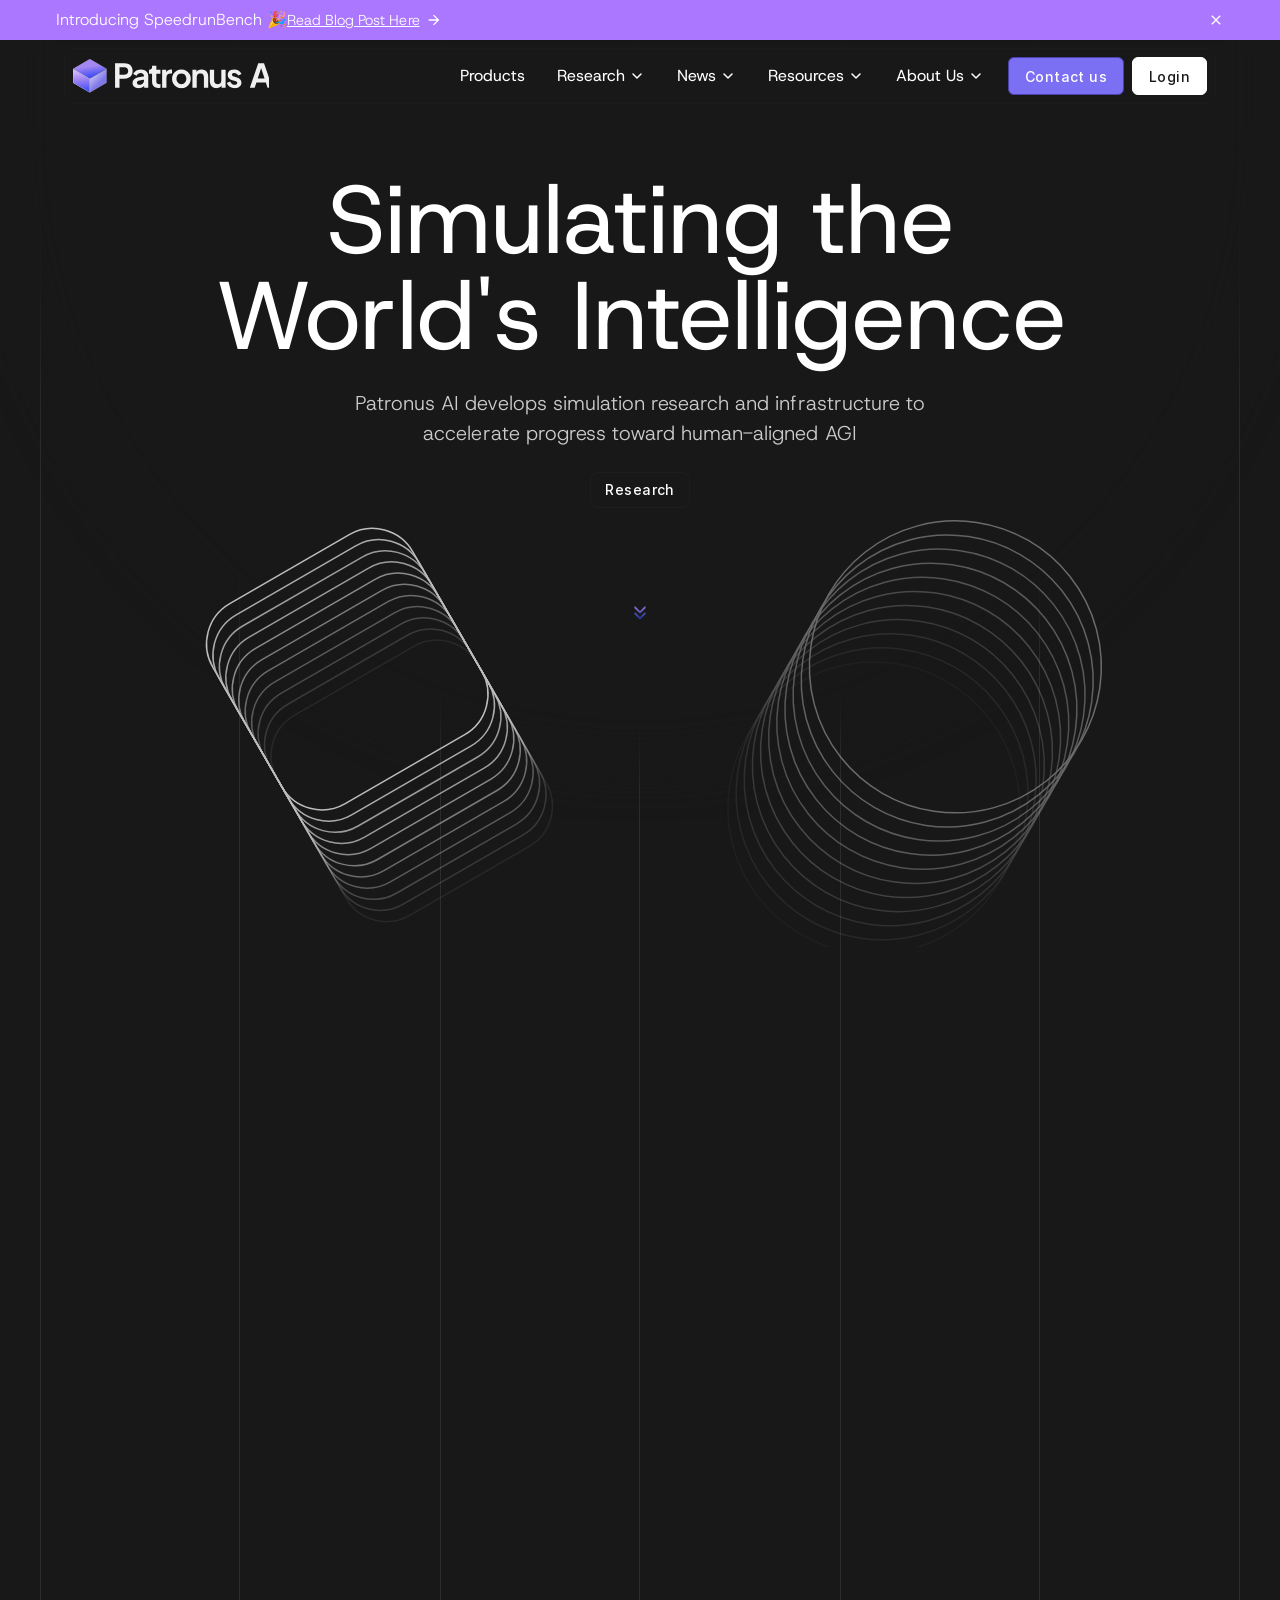
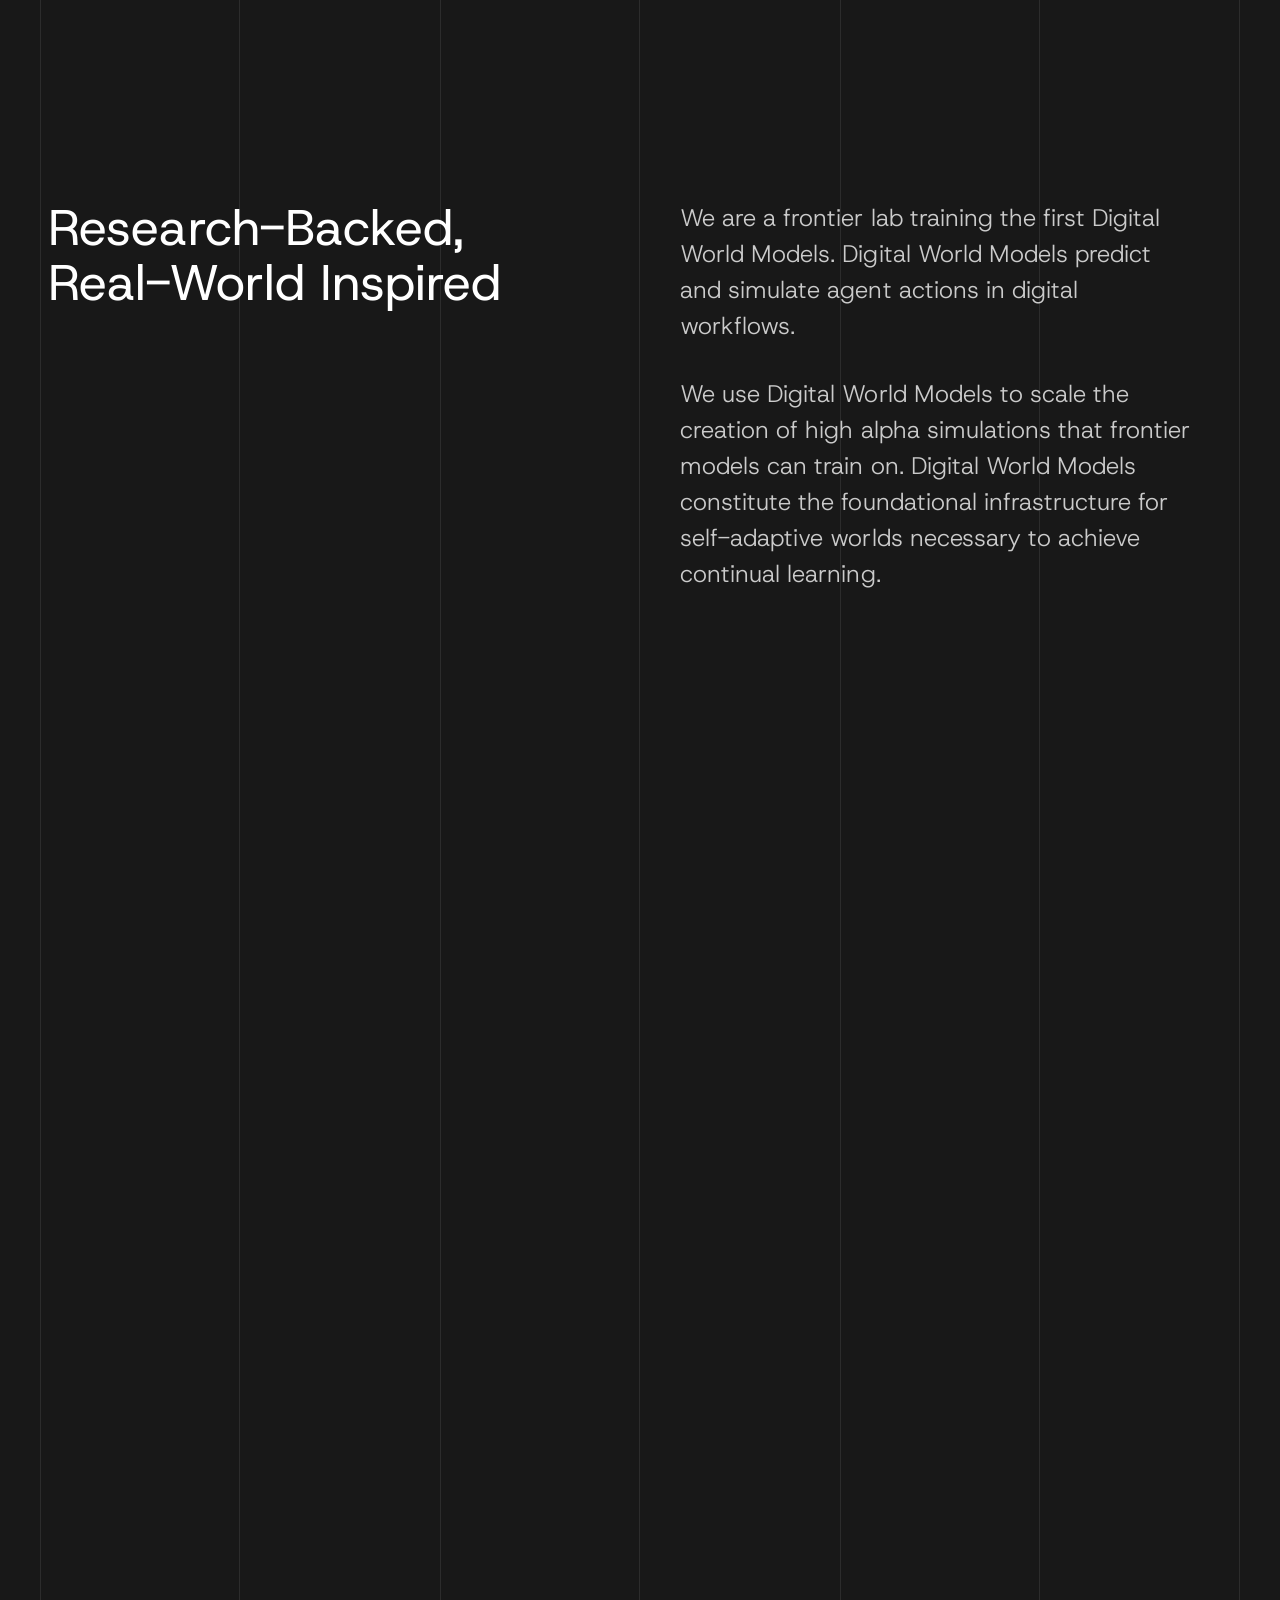
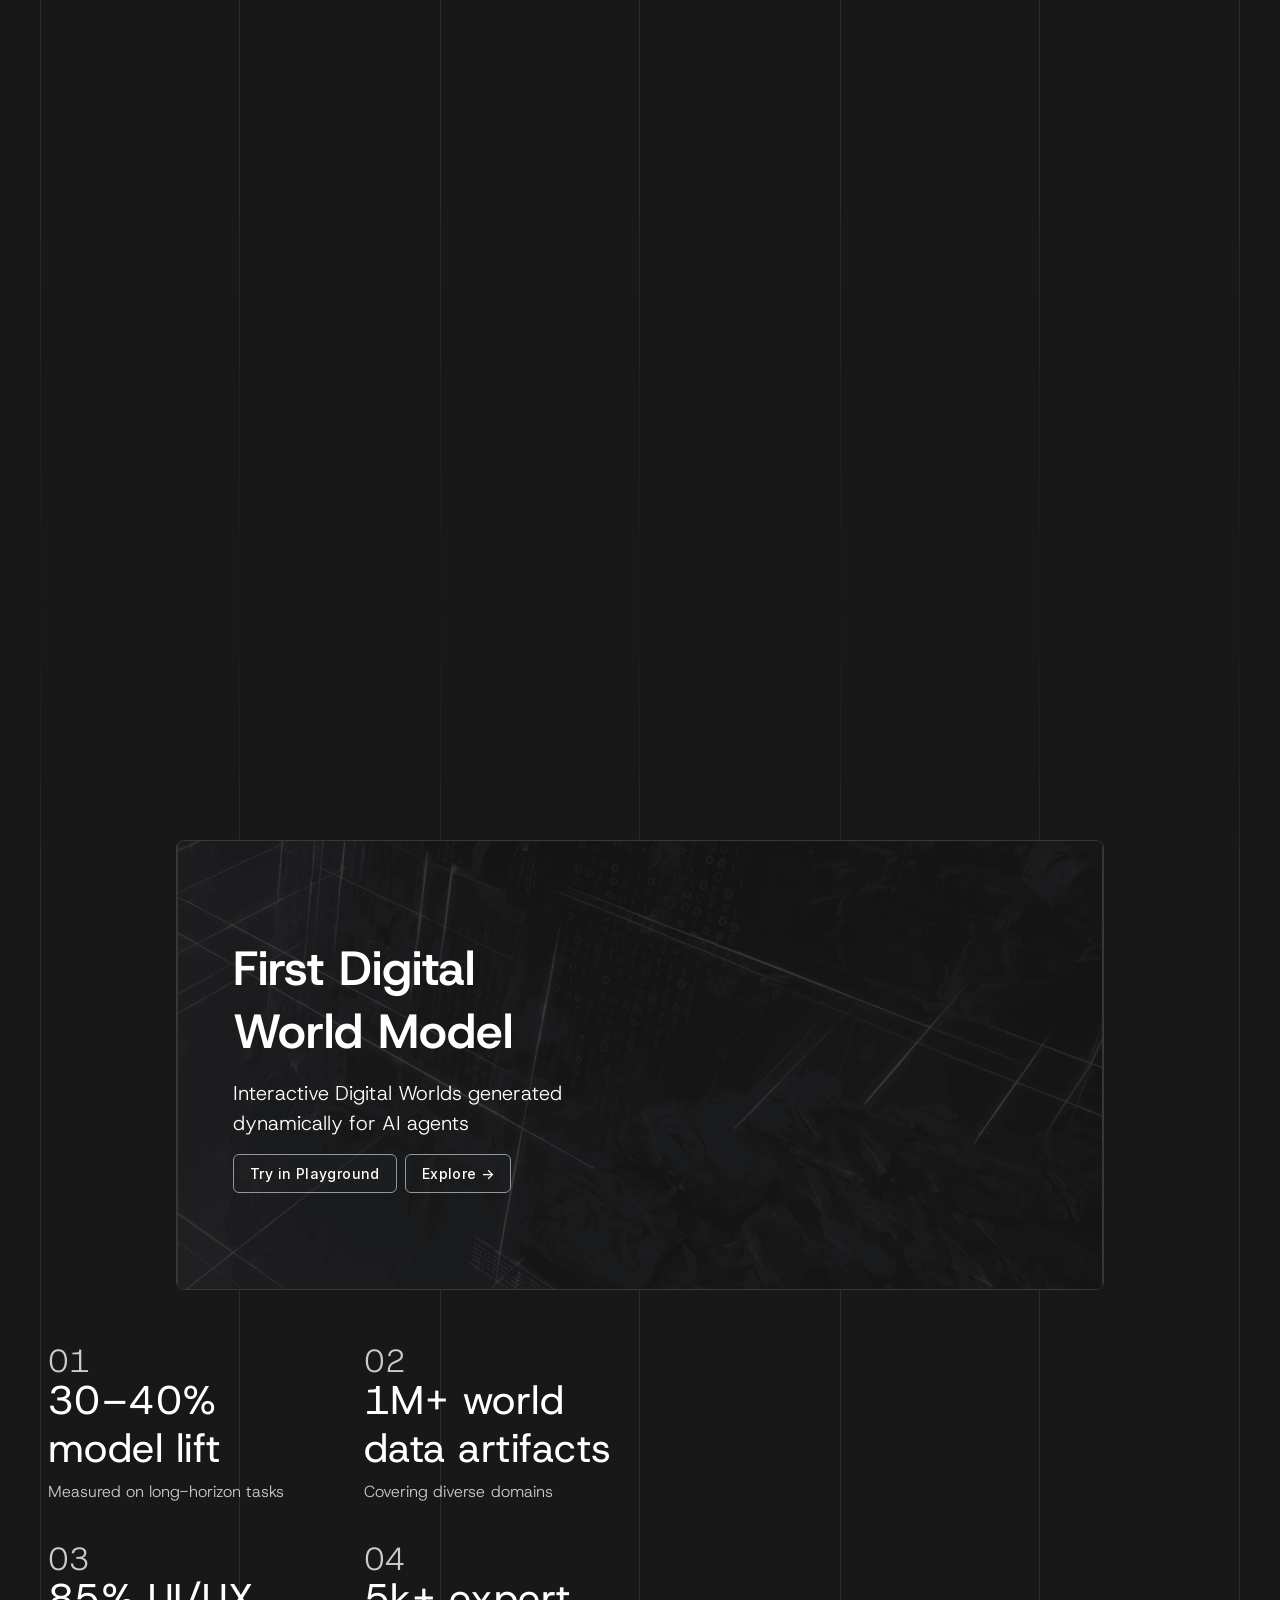
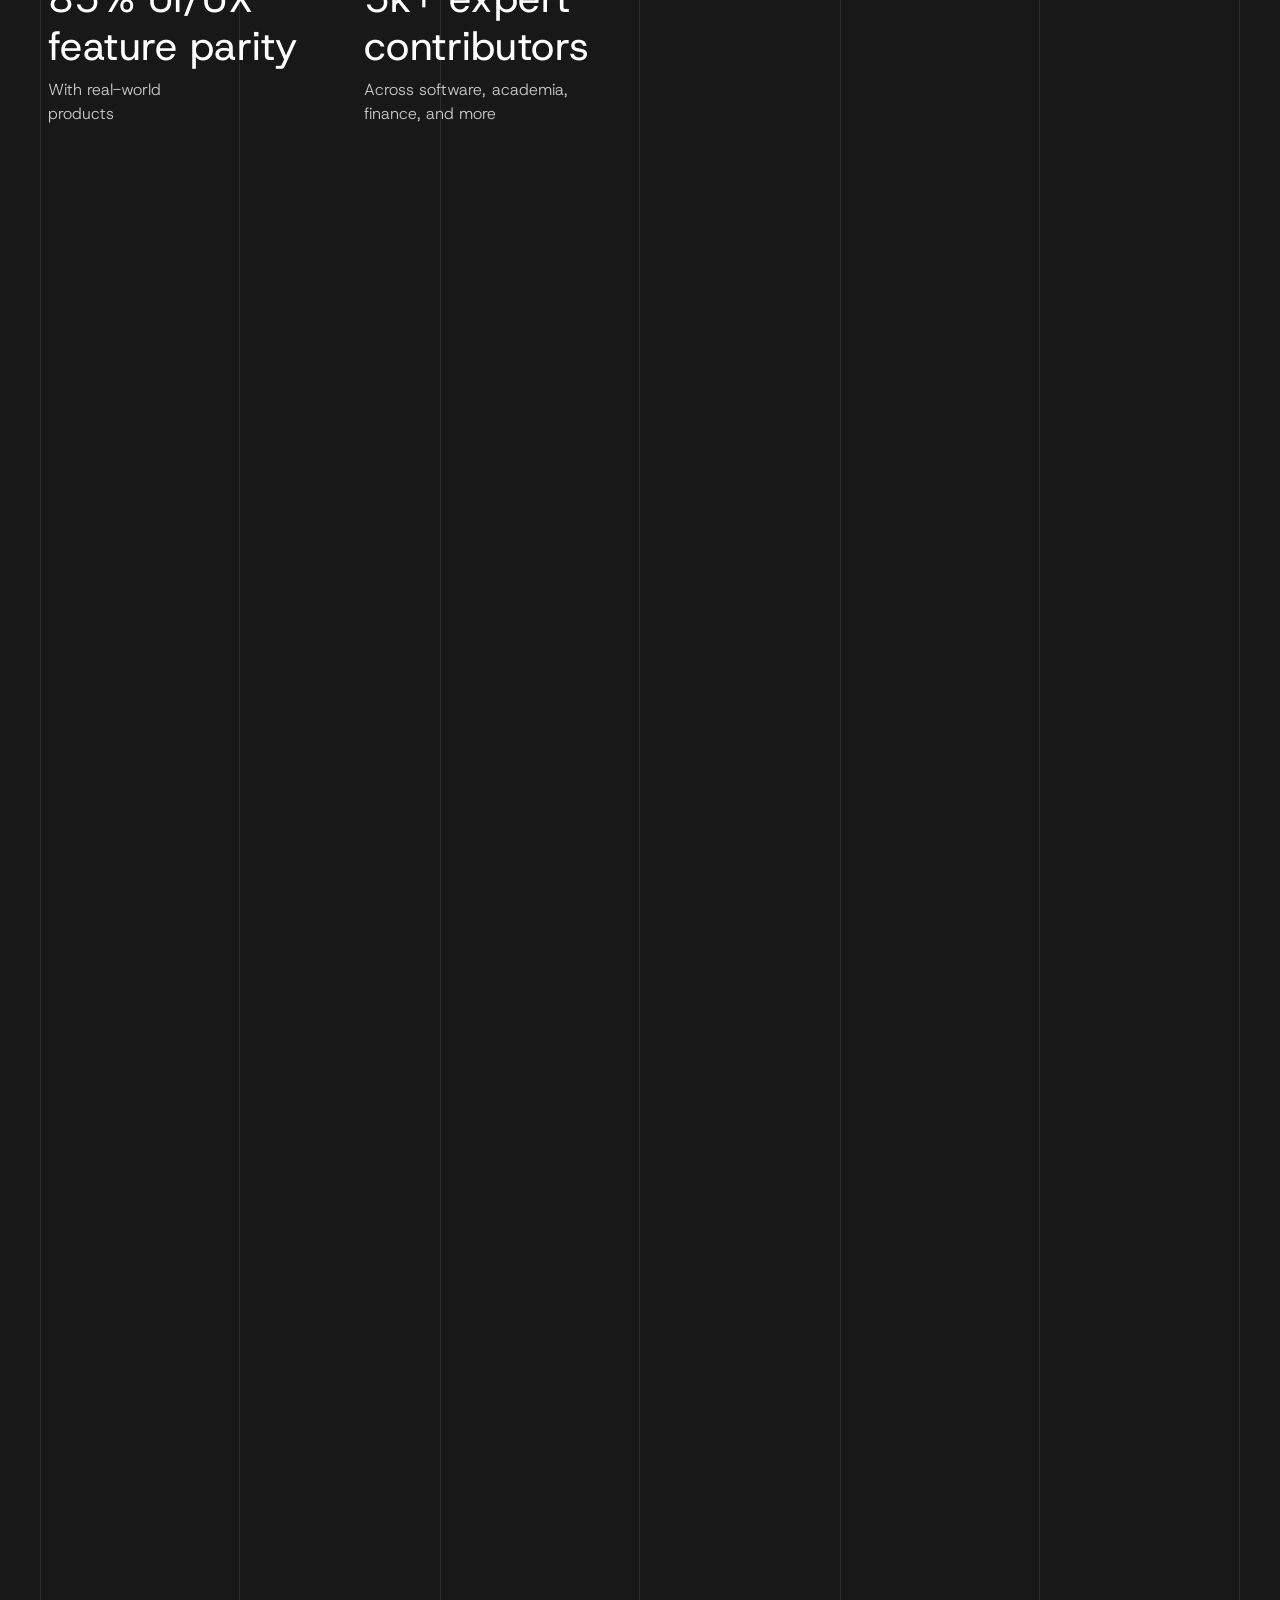
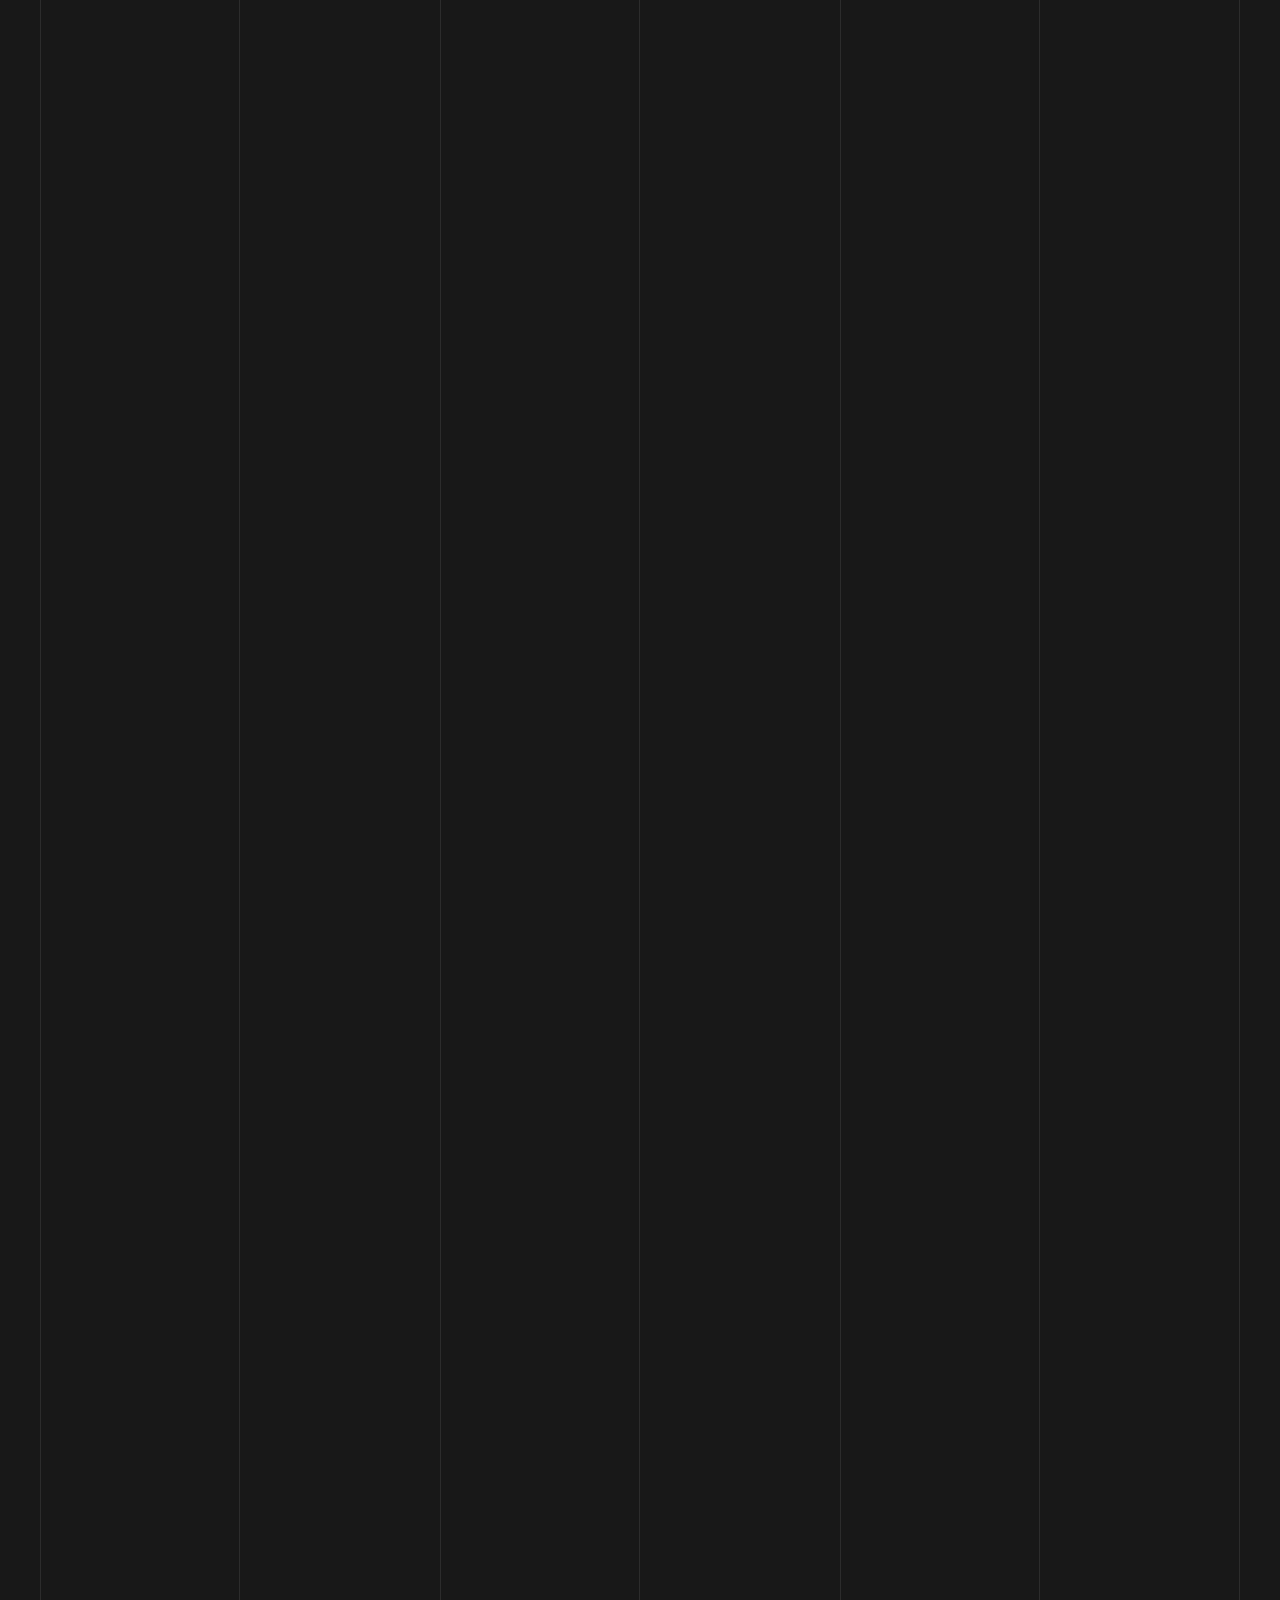
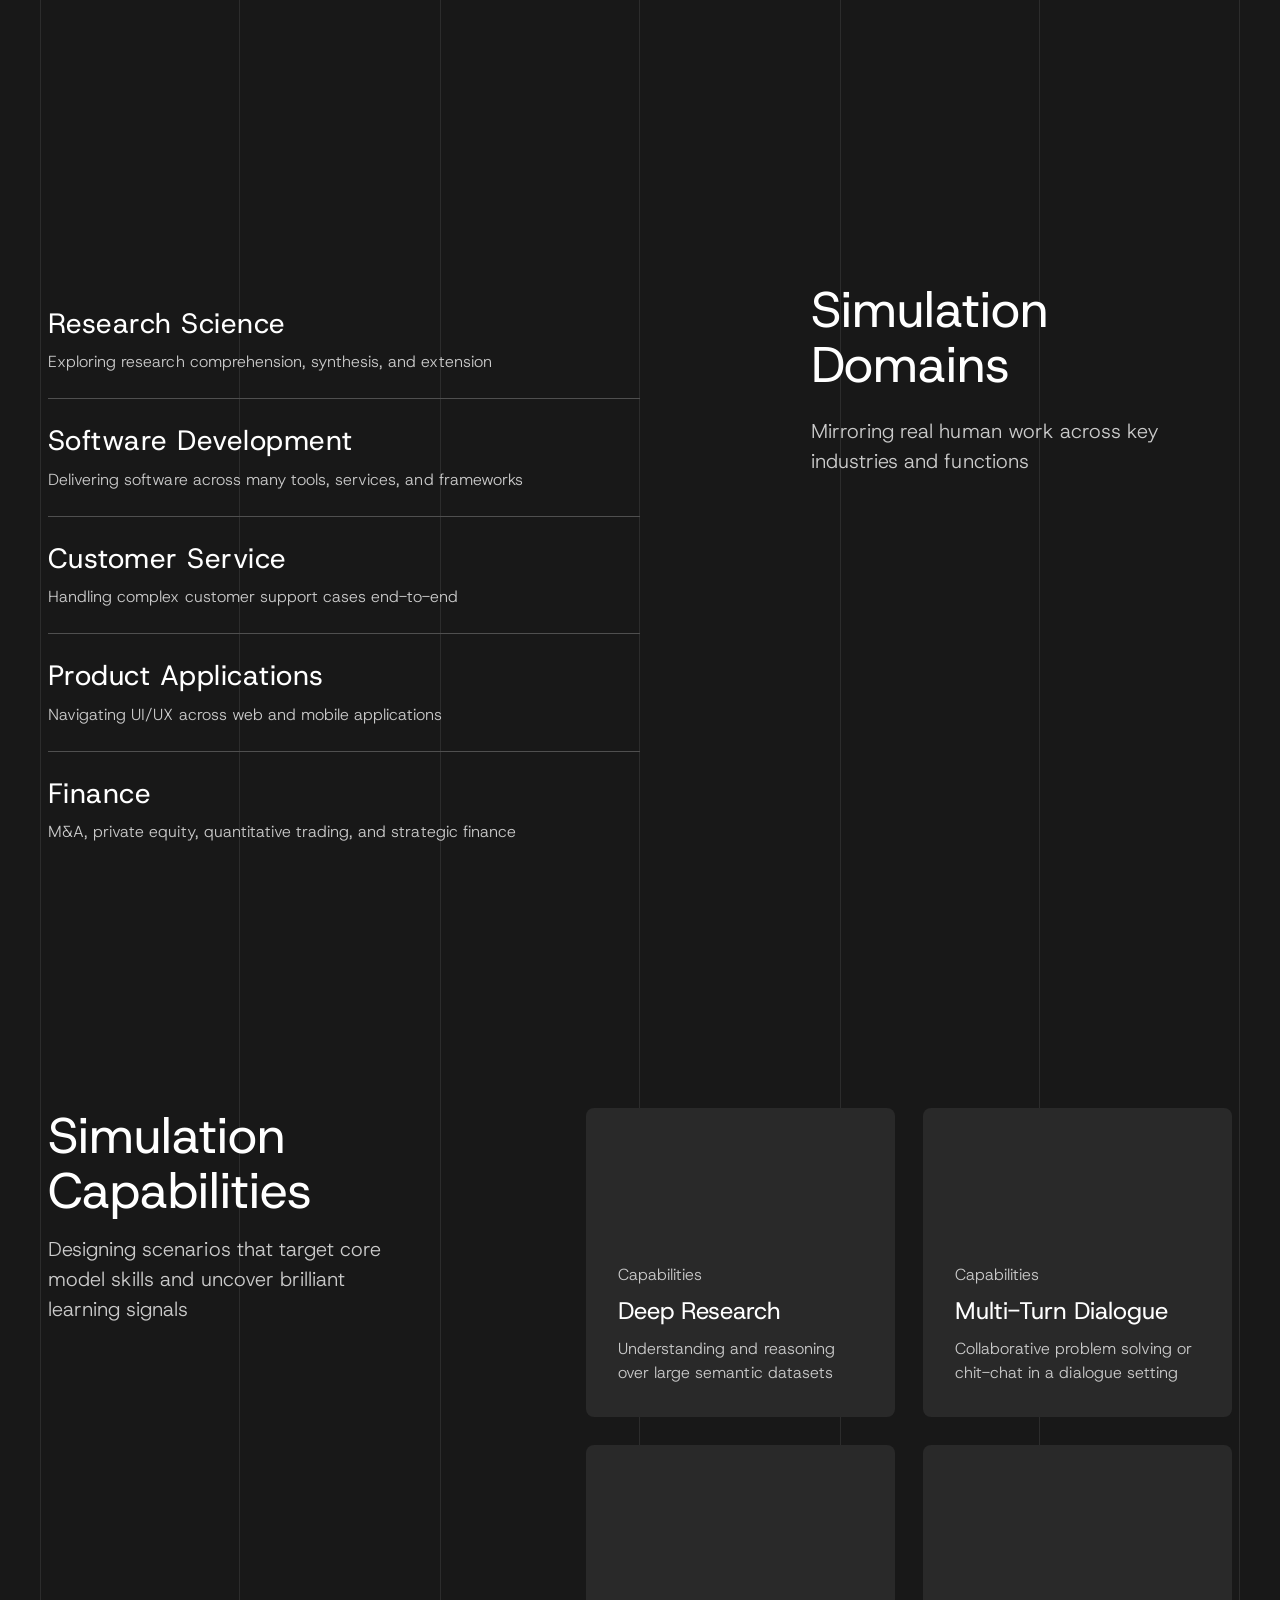
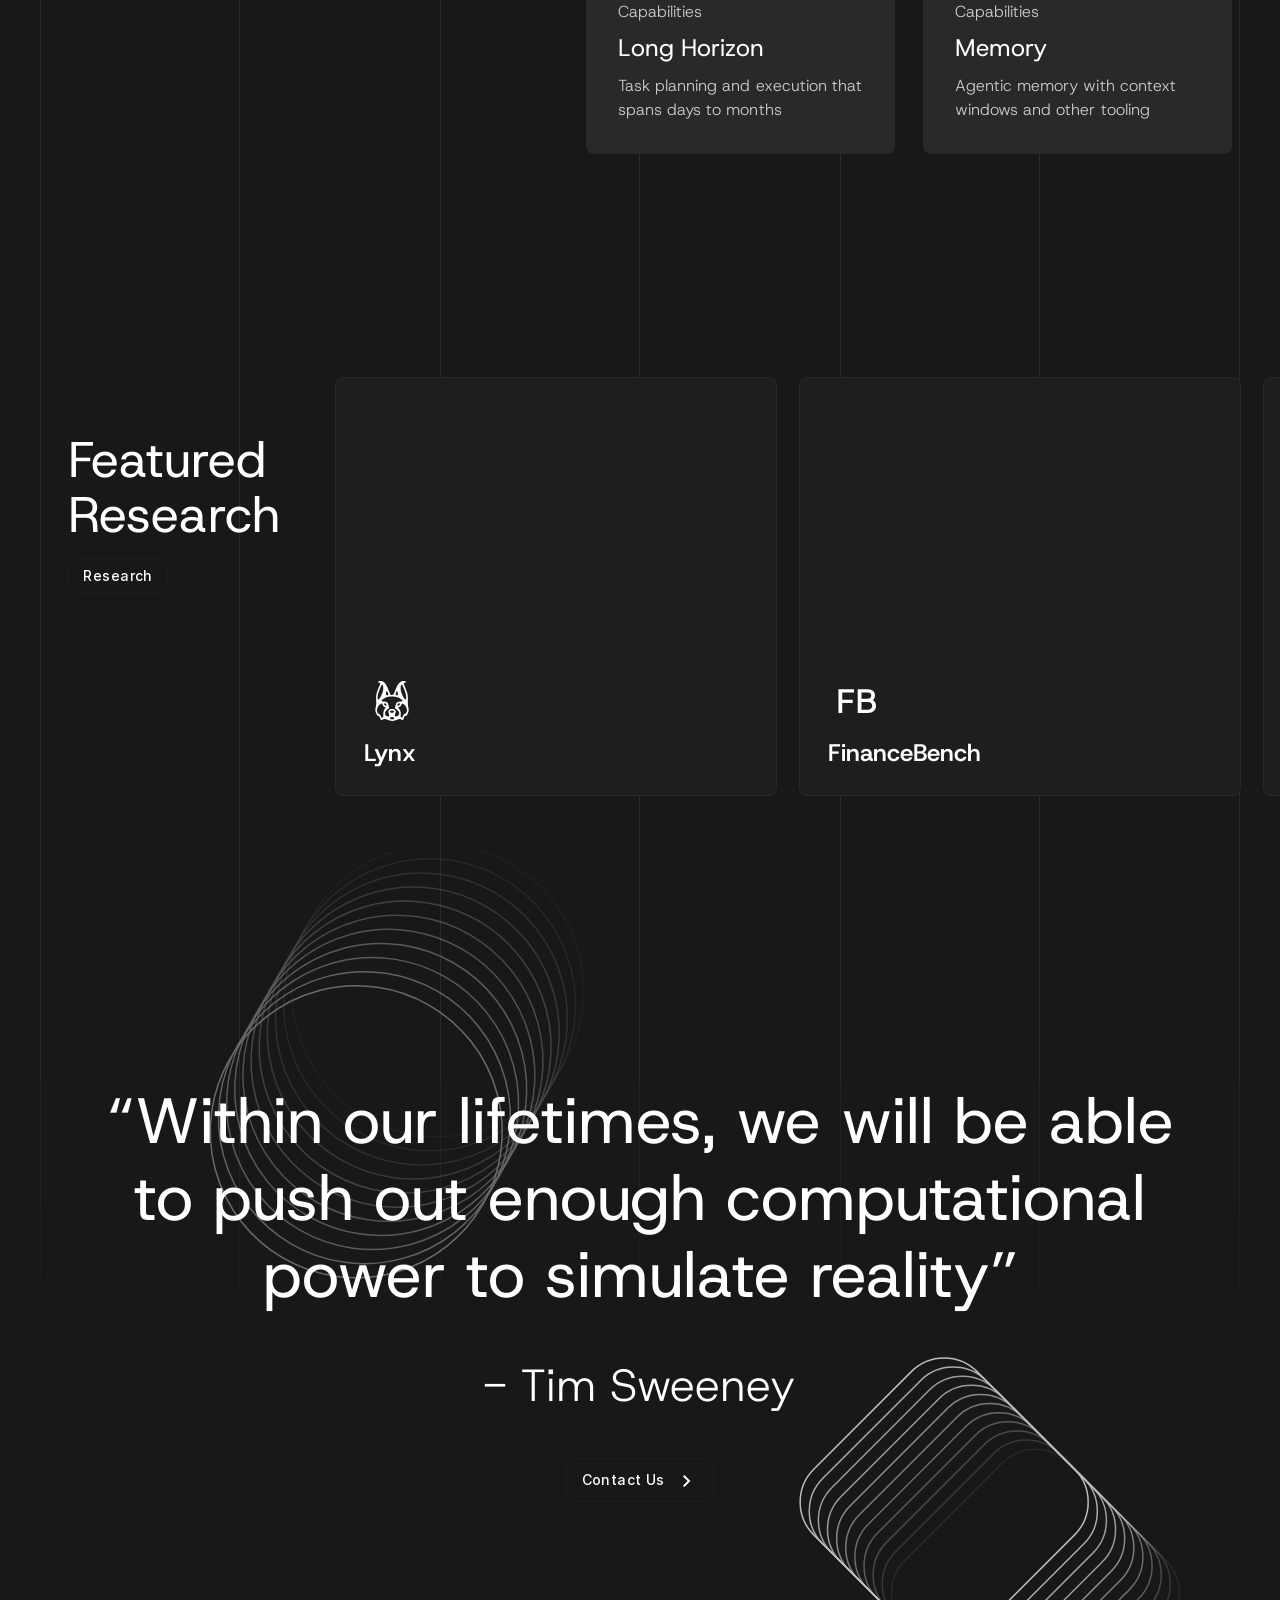
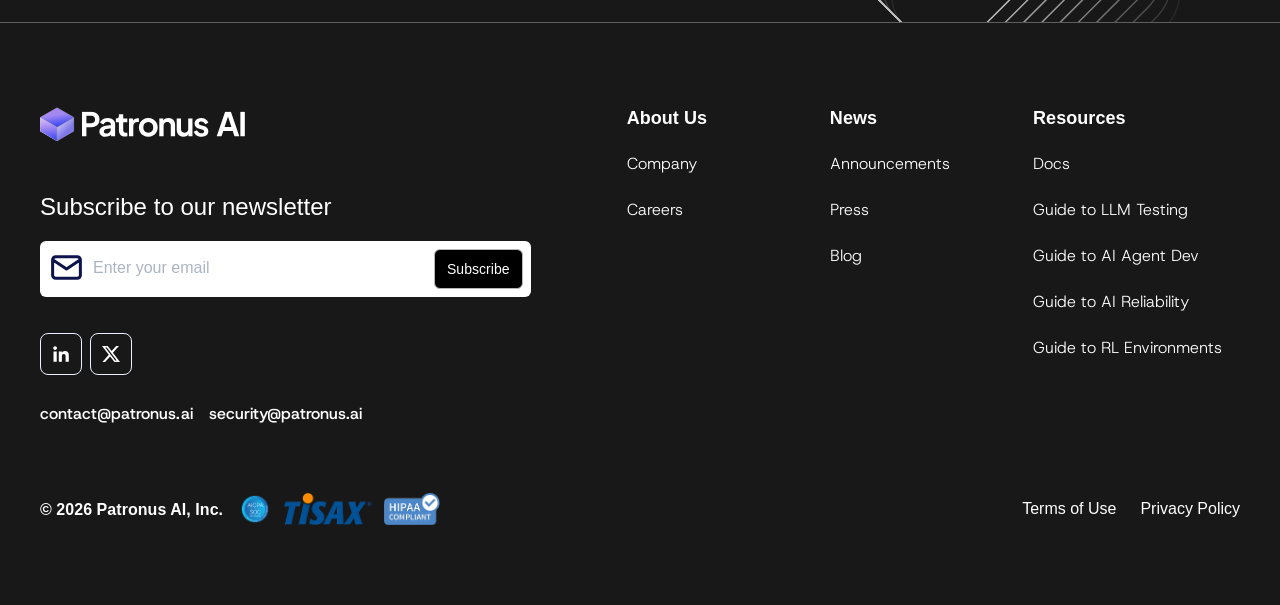
==== commit 45a195f3: "Add /products and /research comparison routes - Revised /products with approved copy; phase section," ====
--- a/original.html
+++ b/original.html
@@ -233,13 +233,13 @@
   padding-left: 0rem !important;
 }
 
-</style></div><div class="navbar12_component w-nav" data-animation="default" data-collapse="medium" data-duration="400" data-easing="ease" data-easing2="ease" data-w-id="034f6c64-4b9b-e791-d5cd-58042d2de78f" fs-scrolldisable-element="smart-nav" role="banner"><div class="navbar_mobile-bg"></div><div class="callout_banner"><div class="container-large"><div class="callout_component"><div class="callout_inner"><div class="text-size-regular">Introducing SpeedrunBench 🎉</div><a class="banner-link-wrapper w-inline-block" href="https://patronus.ai/blog/ introducing-speedrunbench-a-challenging-benchmark-for-frontier-agents" rel="noopener noreferrer" target="_blank"><div>Read Blog Post Here</div><div class="html-icon w-embed"><svg aria-hidden="true" class="iconify iconify--ic" height="16" preserveaspectratio="xMidYMid meet" role="img" viewbox="0 0 24 24" width="16" xmlns="http://www.w3.org/2000/svg" xmlns:xlink="http://www.w3.org/1999/xlink"><path d="m12 4l-1.41 1.41L16.17 11H4v2h12.17l-5.58 5.59L12 20l8-8l-8-8z" fill="currentColor"></path></svg></div></a></div><div class="modal-close-button banner-close w-embed" data-w-id="ab79762b-d34e-72d4-7b59-b1e3eca7789a"><svg aria-hidden="true" class="iconify iconify--ic" height="100%" preserveaspectratio="xMidYMid meet" role="img" viewbox="0 0 24 24" width="100%" xmlns="http://www.w3.org/2000/svg" xmlns:xlink="http://www.w3.org/1999/xlink"><path d="M19 6.41L17.59 5L12 10.59L6.41 5L5 6.41L10.59 12L5 17.59L6.41 19L12 13.41L17.59 19L19 17.59L13.41 12L19 6.41z" fill="currentColor"></path></svg></div></div></div></div><div class="navbar_main"><div class="navbar12_container"><a aria-current="page" class="navbar12_logo-link w-nav-brand w--current" href="https://patronus.ai/" rel="noopener noreferrer" target="_blank"><img alt="" class="navbar12_logo" loading="lazy" src="assets/672b753d45d6a6be.svg"/><div class="nav_logo-text_wrapper"><img alt="" class="navbar12_logo-text" loading="lazy" src="assets/3cb4ebba1288239d.svg"/></div></a><nav class="navbar12_menu is-page-height-tablet w-nav-menu" role="navigation"><div class="nav_menu-content_wrapper"><div class="navbar12_menu-links"><a class="navbar12_dropdown-toggle" href="https://patronus.ai/products" rel="noopener noreferrer" target="_blank">Products</a><div class="navbar12_menu-dropdown hide w-dropdown" data-delay="200" data-hover="true" data-w-id="034f6c64-4b9b-e791-d5cd-58042d2de799"><div class="navbar12_dropdown-toggle w-dropdown-toggle"><div>Product</div><img alt="" class="dropdown-chevron" loading="lazy" src="assets/aa61666945023c9a.svg"/></div><nav class="navbar_dropdown-wrapper w-dropdown-list"><div class="navbar12_dropdown-list is-product"><div class="navbar12_dropdown-content product"><div class="navbar12_dropdown-column"><div class="margin-bottom margin-small hide-tablet"><h4 class="text-size-small text-weight-normal">Product</h4></div><div class="navbar12_dropdown-link-list"><a class="navbar12_dropdown-link is-icon w-inline-block" href="https://patronus.ai/product/features" rel="noopener noreferrer" target="_blank"><div class="navbar12_icon-wrapper"><div class="icon-embed-custom w-embed"><svg aria-hidden="true" fill="none" height="100%" preserveaspectratio="xMidYMid meet" role="img" viewbox="0 0 26 26" width="100%" xmlns="http://www.w3.org/2000/svg">
+</style></div><div class="navbar12_component w-nav" data-animation="default" data-collapse="medium" data-duration="400" data-easing="ease" data-easing2="ease" data-w-id="034f6c64-4b9b-e791-d5cd-58042d2de78f" fs-scrolldisable-element="smart-nav" role="banner"><div class="navbar_mobile-bg"></div><div class="callout_banner"><div class="container-large"><div class="callout_component"><div class="callout_inner"><div class="text-size-regular">Introducing SpeedrunBench 🎉</div><a class="banner-link-wrapper w-inline-block" href="https://patronus.ai/blog/ introducing-speedrunbench-a-challenging-benchmark-for-frontier-agents" rel="noopener noreferrer" target="_blank"><div>Read Blog Post Here</div><div class="html-icon w-embed"><svg aria-hidden="true" class="iconify iconify--ic" height="16" preserveaspectratio="xMidYMid meet" role="img" viewbox="0 0 24 24" width="16" xmlns="http://www.w3.org/2000/svg" xmlns:xlink="http://www.w3.org/1999/xlink"><path d="m12 4l-1.41 1.41L16.17 11H4v2h12.17l-5.58 5.59L12 20l8-8l-8-8z" fill="currentColor"></path></svg></div></a></div><div class="modal-close-button banner-close w-embed" data-w-id="ab79762b-d34e-72d4-7b59-b1e3eca7789a"><svg aria-hidden="true" class="iconify iconify--ic" height="100%" preserveaspectratio="xMidYMid meet" role="img" viewbox="0 0 24 24" width="100%" xmlns="http://www.w3.org/2000/svg" xmlns:xlink="http://www.w3.org/1999/xlink"><path d="M19 6.41L17.59 5L12 10.59L6.41 5L5 6.41L10.59 12L5 17.59L6.41 19L12 13.41L17.59 19L19 17.59L13.41 12L19 6.41z" fill="currentColor"></path></svg></div></div></div></div><div class="navbar_main"><div class="navbar12_container"><a aria-current="page" class="navbar12_logo-link w-nav-brand w--current" href="./" target="_top"><img alt="" class="navbar12_logo" loading="lazy" src="assets/672b753d45d6a6be.svg"/><div class="nav_logo-text_wrapper"><img alt="" class="navbar12_logo-text" loading="lazy" src="assets/3cb4ebba1288239d.svg"/></div></a><nav class="navbar12_menu is-page-height-tablet w-nav-menu" role="navigation"><div class="nav_menu-content_wrapper"><div class="navbar12_menu-links"><a class="navbar12_dropdown-toggle" href="products/" target="_top">Products</a><div class="navbar12_menu-dropdown hide w-dropdown" data-delay="200" data-hover="true" data-w-id="034f6c64-4b9b-e791-d5cd-58042d2de799"><div class="navbar12_dropdown-toggle w-dropdown-toggle"><div>Product</div><img alt="" class="dropdown-chevron" loading="lazy" src="assets/aa61666945023c9a.svg"/></div><nav class="navbar_dropdown-wrapper w-dropdown-list"><div class="navbar12_dropdown-list is-product"><div class="navbar12_dropdown-content product"><div class="navbar12_dropdown-column"><div class="margin-bottom margin-small hide-tablet"><h4 class="text-size-small text-weight-normal">Product</h4></div><div class="navbar12_dropdown-link-list"><a class="navbar12_dropdown-link is-icon w-inline-block" href="https://patronus.ai/product/features" rel="noopener noreferrer" target="_blank"><div class="navbar12_icon-wrapper"><div class="icon-embed-custom w-embed"><svg aria-hidden="true" fill="none" height="100%" preserveaspectratio="xMidYMid meet" role="img" viewbox="0 0 26 26" width="100%" xmlns="http://www.w3.org/2000/svg">
 <path d="M14.5 9.25H19M16.75 7V11.5M7 7.75C7 7.55109 7.07902 7.36032 7.21967 7.21967C7.36032 7.07902 7.55109 7 7.75 7H10.75C10.9489 7 11.1397 7.07902 11.2803 7.21967C11.421 7.36032 11.5 7.55109 11.5 7.75V10.75C11.5 10.9489 11.421 11.1397 11.2803 11.2803C11.1397 11.421 10.9489 11.5 10.75 11.5H7.75C7.55109 11.5 7.36032 11.421 7.21967 11.2803C7.07902 11.1397 7 10.9489 7 10.75V7.75ZM7 15.25C7 15.0511 7.07902 14.8603 7.21967 14.7197C7.36032 14.579 7.55109 14.5 7.75 14.5H10.75C10.9489 14.5 11.1397 14.579 11.2803 14.7197C11.421 14.8603 11.5 15.0511 11.5 15.25V18.25C11.5 18.4489 11.421 18.6397 11.2803 18.7803C11.1397 18.921 10.9489 19 10.75 19H7.75C7.55109 19 7.36032 18.921 7.21967 18.7803C7.07902 18.6397 7 18.4489 7 18.25V15.25ZM14.5 15.25C14.5 15.0511 14.579 14.8603 14.7197 14.7197C14.8603 14.579 15.0511 14.5 15.25 14.5H18.25C18.4489 14.5 18.6397 14.579 18.7803 14.7197C18.921 14.8603 19 15.0511 19 15.25V18.25C19 18.4489 18.921 18.6397 18.7803 18.7803C18.6397 18.921 18.4489 19 18.25 19H15.25C15.0511 19 14.8603 18.921 14.7197 18.7803C14.579 18.6397 14.5 18.4489 14.5 18.25V15.25Z" stroke="currentColor" stroke-linecap="round" stroke-linejoin="round"></path>
 </svg></div></div><div class="navbar12_text-wrapper"><div>Core Platform</div></div></a><a class="navbar12_dropdown-link is-icon w-inline-block" href="https://patronus.ai/percival" rel="noopener noreferrer" target="_blank"><div class="navbar12_icon-wrapper"><div class="icon-embed-custom w-embed"><svg aria-hidden="true" fill="none" height="100%" preserveaspectratio="xMidYMid meet" role="img" viewbox="0 0 26 26" width="100%" xmlns="http://www.w3.org/2000/svg">
 <path d="M18.77 15.88C18.77 18.1507 17.0919 20.0001 15.0327 20.0001H10.938C8.87895 19.9999 7.20361 18.1505 7.20361 15.88V14.3829C7.55599 14.4404 7.87015 14.4888 8.1626 14.5343V15.88C8.1626 17.6236 9.40634 19.0419 10.938 19.0421H15.0327C16.5645 19.0421 17.811 17.6237 17.811 15.88V14.5343C17.8206 14.5319 17.8403 14.5294 17.8403 14.5294L17.9331 14.5128C18.192 14.4721 18.4536 14.4309 18.7124 14.3878C18.7316 14.3854 18.7508 14.3828 18.77 14.3781V15.88ZM10.9604 14.9318C11.2002 14.9318 11.397 15.1288 11.397 15.3683V16.547C11.3968 16.7863 11.2 16.9825 10.9604 16.9825C10.7209 16.9825 10.5241 16.7863 10.5239 16.547V15.3683C10.5239 15.1288 10.7208 14.9318 10.9604 14.9318ZM15.0112 14.9318C15.2508 14.9319 15.4468 15.1289 15.4468 15.3683V16.547C15.4466 16.7862 15.2507 16.9824 15.0112 16.9825C14.7716 16.9825 14.5749 16.7863 14.5747 16.547V15.3683C14.5747 15.1288 14.7715 14.9318 15.0112 14.9318ZM12.9888 9.43958C13.1732 9.43958 13.3579 9.46847 13.5327 9.51868L13.5591 9.52649H13.562C13.8233 9.60551 14.0799 9.68477 14.3315 9.76379C14.7246 9.88593 15.1252 10.02 15.5278 10.1613C15.7962 10.257 16.0648 10.3551 16.3188 10.4532L16.3335 10.4601L16.4839 10.5177C16.8578 10.6662 17.1934 10.808 17.5122 10.9493C17.8477 11.0954 18.1884 11.2555 18.5239 11.4279C18.6702 11.4997 18.8147 11.5739 18.9585 11.6505C18.9718 11.6573 18.9909 11.6745 18.9937 11.6769C19.0056 11.6889 19.0127 11.7035 19.0151 11.7179L19.1401 13.4015C19.1425 13.4278 19.0947 13.4784 19.0132 13.4904C18.9317 13.5047 18.8525 13.517 18.771 13.5314C18.4498 13.5841 18.1284 13.6368 17.812 13.6847C17.7282 13.6967 17.6439 13.7079 17.5601 13.7198C17.1576 13.7845 16.7528 13.8445 16.3599 13.8995L16.0933 13.9357L15.564 14.0079C15.1612 14.0606 14.7603 14.1104 14.3647 14.1583L13.8257 14.2228C13.7419 14.2323 13.658 14.24 13.5718 14.2472C13.3848 14.2616 13.1949 14.2687 12.9888 14.2687C12.7828 14.2687 12.5911 14.2615 12.4019 14.2472C12.3181 14.24 12.2317 14.2323 12.1479 14.2228L11.9702 14.2013C11.8504 14.1869 11.7303 14.1751 11.6128 14.1583C11.2126 14.1104 10.8123 14.0606 10.4097 14.0079L10.3159 13.9952C10.0788 13.9641 9.84158 13.9311 9.60205 13.8976C9.20411 13.8401 8.80317 13.7821 8.40283 13.7198C8.32391 13.7079 8.2425 13.6966 8.16357 13.6847C7.85199 13.6368 7.53774 13.5865 7.20459 13.5314C7.1255 13.517 7.04389 13.5047 6.9624 13.4904C6.8737 13.4784 6.83252 13.4254 6.83252 13.4015L6.95752 11.715C6.96002 11.7054 6.96776 11.6914 6.98193 11.6749C6.99145 11.6678 7.00288 11.6576 7.01709 11.6505C7.15848 11.5739 7.30255 11.4997 7.44873 11.4279C7.77715 11.2626 8.11072 11.1047 8.44873 10.9562C8.83933 10.7814 9.2419 10.6138 9.64209 10.4581C9.85778 10.3767 10.1458 10.269 10.4478 10.1613C10.8481 10.0199 11.2513 9.88595 11.6421 9.76379C11.9033 9.68238 12.1672 9.60063 12.438 9.52161L12.481 9.50989H12.4829C12.6435 9.4644 12.8138 9.43959 12.9888 9.43958ZM6.14404 11.4738H6.15186L6.00732 13.5861H6.00049C5.56899 13.5573 5.24321 13.1782 5.27197 12.7423L5.30811 12.2521L5.30518 12.254C5.33398 11.8182 5.71265 11.4451 6.14404 11.4738ZM19.8257 11.4708C20.2572 11.4421 20.6358 11.8161 20.6646 12.2521L20.6987 12.7404C20.7299 13.1761 20.4015 13.5551 19.9702 13.5841H19.9624L19.8188 11.4708H19.8257ZM12.9868 10.2755C12.8286 10.2755 12.6725 10.2998 12.5239 10.3429C12.4785 10.3596 12.4307 10.3696 12.3853 10.3839V13.296C12.3853 13.3583 12.4352 13.4133 12.4976 13.4181C12.6606 13.4301 12.8262 13.4357 12.9868 13.4357C13.1473 13.4357 13.3102 13.4301 13.4731 13.4181C13.5379 13.4133 13.5854 13.3607 13.5854 13.296V10.3859C13.54 10.3692 13.4922 10.3596 13.4468 10.3429C13.2982 10.2998 13.1449 10.2755 12.9868 10.2755ZM11.4263 10.6779C11.0955 10.7856 10.776 10.8958 10.4644 11.006C10.4166 11.0251 10.3853 11.071 10.3853 11.1212V13.0616C10.3853 13.1214 10.431 13.1744 10.4907 13.1818C10.8143 13.2249 11.1338 13.2626 11.4526 13.3009C11.5243 13.3103 11.5862 13.2533 11.5864 13.1818V10.7931C11.5863 10.7119 11.5052 10.6519 11.4263 10.6779ZM14.5444 10.6808C14.4654 10.6547 14.3843 10.7147 14.3843 10.796V13.1818C14.3845 13.2533 14.4464 13.3102 14.5181 13.3009C14.8369 13.265 15.1588 13.2243 15.48 13.1788C15.5398 13.1715 15.5854 13.1185 15.5854 13.0587V11.1212C15.5854 11.0686 15.5542 11.0228 15.5063 11.006C15.1971 10.8958 14.8776 10.7886 14.5444 10.6808ZM16.5513 11.4044C16.4722 11.3733 16.3833 11.4305 16.3833 11.5167V12.923C16.3835 12.9971 16.4488 13.0541 16.5229 13.0421C16.8415 12.9943 17.1624 12.9464 17.481 12.8986C17.5409 12.889 17.5845 12.8383 17.5845 12.7784V11.924C17.5845 11.876 17.5554 11.8328 17.5122 11.8136C17.2031 11.6723 16.8819 11.5361 16.5513 11.4044ZM9.40479 11.4093C9.07413 11.5434 8.75295 11.6796 8.44385 11.8185C8.39831 11.8376 8.37158 11.8809 8.37158 11.9288V12.7745C8.37179 12.8342 8.41531 12.8841 8.4751 12.8937C8.7962 12.944 9.11493 12.9917 9.43604 13.0372C9.51026 13.0492 9.57553 12.9922 9.57568 12.9181H9.57275V11.5216C9.57275 11.4354 9.48389 11.3782 9.40479 11.4093ZM12.9888 6.00012C13.2282 6.00025 13.4251 6.19641 13.4253 6.43567V7.00891C14.9401 7.11439 16.3517 7.7488 17.4351 8.83118C17.9433 9.33657 18.3558 9.9168 18.6626 10.5587C18.3414 10.4006 18.0034 10.2443 17.6558 10.0958C17.3897 9.98088 17.1064 9.8639 16.7925 9.73938C16.6824 9.69635 16.5725 9.65545 16.4624 9.61243L16.4478 9.60754C16.232 9.52611 15.9991 9.43924 15.7378 9.34583L15.7114 9.33704C15.6924 9.33226 15.6709 9.32505 15.6519 9.31555C15.3858 9.22454 15.1701 9.15215 14.9663 9.08508C14.7937 9.0276 14.6164 8.9722 14.439 8.91711C14.2184 8.85005 13.9954 8.78301 13.77 8.71594C13.7197 8.70158 13.6738 8.68743 13.6235 8.67786C13.4223 8.62762 13.2067 8.6017 12.9888 8.60168C12.7706 8.60168 12.5518 8.62809 12.3433 8.68079C12.3004 8.68798 12.2528 8.70208 12.2075 8.71399C11.9775 8.78343 11.7518 8.85061 11.5337 8.92004C11.1573 9.03501 10.7615 9.16465 10.3276 9.31555C10.0424 9.41374 9.76628 9.5137 9.51221 9.6095C9.39971 9.65493 9.28735 9.69829 9.17725 9.74133C9.09095 9.77247 8.99934 9.81087 8.91064 9.8468L8.83447 9.87805C8.67146 9.94272 8.49837 10.0145 8.3042 10.1007C8.27553 10.1126 8.24443 10.1268 8.21338 10.1388L8.19678 10.1486L8.16553 10.1603L8.16748 10.1632C7.94712 10.2613 7.73872 10.3571 7.53271 10.4552C7.46082 10.4887 7.3863 10.5248 7.31201 10.5607C8.29487 8.51039 10.2893 7.1671 12.5522 7.01379V6.43567C12.5525 6.19634 12.7492 6.00012 12.9888 6.00012Z" fill="currentColor"></path>
 </svg></div></div><div class="navbar12_text-wrapper"><div>Percival</div></div></a><a class="navbar12_dropdown-link is-icon w-inline-block" href="https://patronus.ai/rl-environments" rel="noopener noreferrer" target="_blank"><div class="navbar12_icon-wrapper"><div class="icon-embed-custom w-embed"><svg aria-hidden="true" fill="none" height="100%" preserveaspectratio="xMidYMid meet" role="img" viewbox="0 0 26 26" width="100%" xmlns="http://www.w3.org/2000/svg">
 <path d="M19.5156 8.72369C20.8878 8.72389 22 9.8368 22 11.209V14.7911C21.9999 16.1632 20.8878 17.2753 19.5156 17.2755H6.48535C5.11306 17.2755 4.00012 16.1633 4 14.7911V11.209C4 9.83668 5.11299 8.72369 6.48535 8.72369H19.5156ZM8.46582 10.7969C8.04487 10.7969 7.66828 10.8996 7.33594 11.1046C7.00363 11.3039 6.7375 11.5779 6.53809 11.9268C6.3442 12.2758 6.24707 12.6776 6.24707 13.1319C6.24707 13.5751 6.3442 13.9769 6.53809 14.337C6.73196 14.6914 7.00037 14.9742 7.34375 15.1846C7.69263 15.3895 8.09151 15.4922 8.54004 15.4922C8.84472 15.4922 9.12506 15.4448 9.37988 15.3506C9.64022 15.2509 9.86213 15.1174 10.0449 14.9512C10.233 14.7796 10.3714 14.5883 10.46 14.378L9.69531 14.004C9.58453 14.1978 9.43215 14.3557 9.23828 14.4776C9.04993 14.5995 8.82027 14.6612 8.54883 14.6612C8.28292 14.6612 8.04449 14.5972 7.83398 14.4698C7.62908 14.3424 7.46885 14.1646 7.35254 13.9376C7.27639 13.7814 7.2353 13.6069 7.22461 13.4141H10.5684C10.5849 13.3477 10.596 13.2757 10.6016 13.1983C10.6071 13.1208 10.6094 13.0457 10.6094 12.9737C10.6093 12.6802 10.5596 12.4029 10.46 12.1426C10.3658 11.8825 10.2276 11.6525 10.0449 11.4532C9.86211 11.2482 9.637 11.0881 9.37109 10.9717C9.10526 10.8555 8.80362 10.7969 8.46582 10.7969ZM16.9541 15.3926H17.8105L19.5801 10.8965H18.5498L17.3818 14.0547L16.2148 10.8965H15.1934L16.9541 15.3926ZM13.3623 10.7969C13.0411 10.797 12.7583 10.872 12.5146 11.0215C12.3386 11.1257 12.1975 11.266 12.0908 11.4424V10.8965H11.1943V15.3917H12.1328V12.7413C12.1328 12.5197 12.1747 12.3287 12.2578 12.168C12.3409 12.0075 12.457 11.8859 12.6064 11.8028C12.7615 11.7142 12.936 11.669 13.1299 11.669C13.3238 11.669 13.4959 11.7142 13.6455 11.8028C13.8004 11.8859 13.9199 12.0075 14.0029 12.168C14.0859 12.3231 14.1269 12.5143 14.127 12.7413V15.3917H15.0576V12.4922C15.0576 12.1599 14.9858 11.8662 14.8418 11.6114C14.6978 11.3566 14.498 11.1568 14.2432 11.0128C13.9884 10.8688 13.6946 10.7969 13.3623 10.7969ZM8.46582 11.586C8.71507 11.586 8.93147 11.65 9.11426 11.7774C9.30245 11.8992 9.4407 12.0683 9.5293 12.2842C9.58207 12.4022 9.60845 12.53 9.61426 12.6671H7.24707C7.2683 12.5367 7.30258 12.4175 7.35254 12.3096C7.45777 12.077 7.60694 11.8993 7.80078 11.7774C7.99467 11.65 8.21653 11.586 8.46582 11.586Z" fill="currentColor"></path>
-</svg></div></div><div class="navbar12_text-wrapper"><div>RL Envs</div></div></a></div></div><img alt="" class="nav_img" loading="lazy" src="assets/d8b6cc65038e7b00.svg"/></div></div></nav></div><div class="navbar12_menu-dropdown hide w-dropdown" data-delay="200" data-hover="true" data-w-id="034f6c64-4b9b-e791-d5cd-58042d2de7b9"><div class="navbar12_dropdown-toggle w-dropdown-toggle"><div>Use Cases</div><img alt="" class="dropdown-chevron" loading="lazy" src="assets/aa61666945023c9a.svg"/></div><nav class="navbar_dropdown-wrapper w-dropdown-list"><div class="navbar12_dropdown-list is-usecases"><div class="navbar12_dropdown-content usecases"><div class="navbar12_dropdown-column"><div class="margin-bottom margin-small hide-tablet"><h4 class="text-size-small text-weight-normal text-color-white">Use Cases</h4></div><div class="navbar12_dropdown-link-list use-cases"><a class="navbar12_dropdown-link w-inline-block" href="https://patronus.ai/case-studies" rel="noopener noreferrer" target="_blank"><div class="navbar12_text-wrapper"><div>Case Studies</div></div></a><a class="navbar12_dropdown-link w-inline-block" href="https://patronus.ai/customer-service" rel="noopener noreferrer" target="_blank"><div class="navbar12_text-wrapper"><div>Customer Services</div></div></a><a class="navbar12_dropdown-link w-inline-block" href="https://patronus.ai/databricks" rel="noopener noreferrer" target="_blank"><div class="navbar12_text-wrapper"><div>Databricks</div></div></a><a class="navbar12_dropdown-link w-inline-block" href="https://patronus.ai/data-science-coding" rel="noopener noreferrer" target="_blank"><div class="navbar12_text-wrapper"><div>Data Science + Coding</div></div></a><a class="navbar12_dropdown-link w-inline-block" href="https://patronus.ai/finance-service" rel="noopener noreferrer" target="_blank"><div class="navbar12_text-wrapper"><div>Finacial Services</div></div></a><a class="navbar12_dropdown-link w-inline-block" href="https://patronus.ai/agents" rel="noopener noreferrer" target="_blank"><div class="navbar12_text-wrapper"><div>Agents</div></div></a></div></div><img alt="" class="nav_img hide-tablet" loading="lazy" src="assets/7dcaf23141f3a5e7.svg"/></div></div></nav></div><div class="navbar12_menu-dropdown w-dropdown" data-delay="200" data-hover="true" data-w-id="034f6c64-4b9b-e791-d5cd-58042d2de7df"><div class="navbar12_dropdown-toggle w-dropdown-toggle"><div>Research</div><img alt="" class="dropdown-chevron" loading="lazy" src="assets/aa61666945023c9a.svg"/></div><nav class="navbar_dropdown-wrapper research w-dropdown-list"><div class="navbar12_dropdown-list"><div class="navbar12_dropdown-content news"><div class="navbar12_dropdown-column research"><div class="navbar12_dropdown-link-list news"><a class="navbar12_dropdown-link w-inline-block" href="https://patronus.ai/research" rel="noopener noreferrer" target="_blank"><div class="navbar12_text-wrapper"><div>Research Hub</div></div></a><a class="navbar12_dropdown-link w-inline-block" href="https://patronus.ai/research-insights" rel="noopener noreferrer" target="_blank"><div class="navbar12_text-wrapper"><div>Research Insights</div></div></a></div></div></div></div></nav></div><div class="navbar12_menu-dropdown w-dropdown" data-delay="200" data-hover="true" data-w-id="fc3eba5e-397e-2760-fadd-09dc4ad4d7ae"><div class="navbar12_dropdown-toggle w-dropdown-toggle"><div>News</div><img alt="" class="dropdown-chevron" loading="lazy" src="assets/aa61666945023c9a.svg"/></div><nav class="navbar_dropdown-wrapper w-dropdown-list"><div class="navbar12_dropdown-list news"><div class="navbar12_dropdown-content news"><div class="navbar12_dropdown-column news"><div class="margin-bottom margin-small hide-tablet"><h4 class="text-size-small text-weight-normal text-color-white">News</h4></div><div class="navbar12_dropdown-link-list news"><a class="navbar12_dropdown-link w-inline-block" href="https://patronus.ai/announcements" rel="noopener noreferrer" target="_blank"><div class="navbar12_text-wrapper"><div>Announcements</div></div></a><a class="navbar12_dropdown-link w-inline-block" href="https://patronus.ai/press" rel="noopener noreferrer" target="_blank"><div class="navbar12_text-wrapper"><div>Press</div></div></a><a class="navbar12_dropdown-link w-inline-block" href="https://patronus.ai/blog" rel="noopener noreferrer" target="_blank"><div class="navbar12_text-wrapper"><div>Blogs</div></div></a></div></div><img alt="" class="nav_img" loading="lazy" src="assets/645baa6e91568c3b.png"/></div></div></nav></div><div class="navbar12_menu-dropdown w-dropdown" data-delay="200" data-hover="true" data-w-id="034f6c64-4b9b-e791-d5cd-58042d2de7f9"><div class="navbar12_dropdown-toggle w-dropdown-toggle"><div>Resources</div><img alt="" class="dropdown-chevron" loading="lazy" src="assets/aa61666945023c9a.svg"/></div><nav class="navbar_dropdown-wrapper w-dropdown-list"><div class="navbar12_dropdown-list resources"><div class="navbar12_dropdown-content resources"><div class="navbar12_dropdown-column resources"><div class="margin-bottom margin-small hide-tablet"><h4 class="text-size-small text-weight-normal text-color-white">Resources</h4></div><div class="margin-bottom margin-small is-nomargin_tablet"><div class="navbar12_dropdown-link-list news"><a class="navbar12_dropdown-link w-inline-block" href="https://docs.patronus.ai/docs" rel="noopener noreferrer" target="_blank"><div class="navbar12_text-wrapper"><div>Docs</div></div></a></div></div><div class="margin-bottom margin-small hide-tablet"><h4 class="text-size-small text-weight-normal text-color-white">Guide</h4></div><div class="navbar12_dropdown-link-list resources"><a class="navbar12_dropdown-link w-inline-block" href="https://patronus.ai/ai-reliability" rel="noopener noreferrer" target="_blank"><div class="navbar12_text-wrapper"><div>AI Reliability</div></div></a><a class="navbar12_dropdown-link w-inline-block" href="https://patronus.ai/llm-testing" rel="noopener noreferrer" target="_blank"><div class="navbar12_text-wrapper"><div>LLM Testing</div></div></a><a class="navbar12_dropdown-link w-inline-block" href="https://patronus.ai/guide-to-rl-environments" rel="noopener noreferrer" target="_blank"><div class="navbar12_text-wrapper"><div>RL Environments</div></div></a><a class="navbar12_dropdown-link w-inline-block" href="https://patronus.ai/ai-agent-development" rel="noopener noreferrer" target="_blank"><div class="navbar12_text-wrapper"><div>AI Development Agents</div></div></a><a class="navbar12_dropdown-link w-inline-block" href="https://patronus.ai/ai-world-models" rel="noopener noreferrer" target="_blank"><div class="navbar12_text-wrapper"><div>AI World Models</div></div></a></div></div><img alt="" class="nav_resources" loading="lazy" src="assets/bc1946b292527efd.svg"/></div></div></nav></div><div class="navbar12_menu-dropdown w-dropdown" data-delay="200" data-hover="true" data-w-id="034f6c64-4b9b-e791-d5cd-58042d2de813"><div class="navbar12_dropdown-toggle w-dropdown-toggle"><div>About Us</div><img alt="" class="dropdown-chevron" loading="lazy" src="assets/aa61666945023c9a.svg"/></div><nav class="navbar_dropdown-wrapper w-dropdown-list"><div class="navbar12_dropdown-list about"><div class="navbar12_dropdown-content about"><div class="navbar12_dropdown-column about"><div class="margin-bottom margin-small hide-tablet"><h4 class="text-size-small text-weight-normal text-color-white">About Us</h4></div><div class="navbar12_dropdown-link-list news"><a class="navbar12_dropdown-link w-inline-block" href="https://patronus.ai/company" rel="noopener noreferrer" target="_blank"><div class="navbar12_text-wrapper"><div>Company</div></div></a><a class="navbar12_dropdown-link w-inline-block" href="https://patronus.ai/join" rel="noopener noreferrer" target="_blank"><div class="navbar12_text-wrapper"><div>Join Us</div></div></a><a class="navbar12_dropdown-link hide w-inline-block" href="#"><div class="navbar12_text-wrapper"><div>Pricing</div></div></a></div></div><img alt="" class="nav_about" loading="lazy" src="assets/f05b11e9067b008e.png"/></div></div></nav></div><a class="navbar12_dropdown-toggle show-tablet" href="https://docs.patronus.ai/docs" rel="noopener noreferrer" target="_blank">Docs</a></div><div class="navbar-mobile_menu-buttons"><div class="navbar_mobile-buttons"><a class="wow_button mobile-nav w-button" href="https://patronus.ai/book-a-call" rel="noopener noreferrer" target="_blank">Contact us</a><a class="wow_button is-secondary w-button" href="http://app.patronus.ai" rel="noopener noreferrer" target="_blank">Login in App</a></div><a class="navbar_mobile-close w-button" fs-mirrorclick-element="trigger" href="#">Close</a></div></div><div class="navbar12_menu-buttons hide-tablet"><a class="wow_button w-button" href="https://patronus.ai/book-a-call" rel="noopener noreferrer" target="_blank">Contact us</a><a class="wow_button is-secondary w-button" href="http://app.patronus.ai" rel="noopener noreferrer" target="_blank">Login</a></div></nav><div class="navbar12_menu-button w-nav-button"><div class="menu-icon1-2"><div class="menu-icon1_line-top-2"></div><div class="menu-icon1_line-middle-2"><div class="menu-icon1_line-middle-inner"></div></div><div class="menu-icon1_line-bottom-2"></div></div></div></div></div></div><div class="main-wrapper is-nohidden"><header class="section_wowheader" data-compare-section="hero"><div class="padding-global"><div class="container-large"><div class="wowheader_wrapper"><div class="wowheader_content"><div class="wowhero_bg-imgs_wrapper"><img alt="" class="wowhero_bg-img_left" loading="lazy" src="assets/d2f3fc89c4ba7c60.svg"/><img alt="" class="wowhero_bg-img_right" loading="lazy" src="assets/4a9646216314316d.svg"/></div><div class="wowheader_component"><h1 class="heading-style-h1 is-home" fs-mirrorclick-element="target">Simulating the <br/>World's Intelligence</h1><div class="max-width-570"><p class="text-size-20">Patronus AI develops simulation research and infrastructure to accelerate progress toward human-aligned AGI</p></div><div class="wowheader_chevron-component"><div class="button-group is-center"><a class="wowbutton w-button" href="https://patronus.ai/research" rel="noopener noreferrer" target="_blank">Research</a></div><div class="header_chevron-wrapper" data-wf--header_chevron-icon_wrapper--variant="is-96"><img alt="" class="hero_chevron-img is-relative" loading="lazy" src="assets/cf3852417ab5840e.svg"/><img alt="" class="hero_chevron-img is-absolute" loading="lazy" src="assets/cf3852417ab5840e.svg"/></div></div></div></div></div></div></div><div class="wowheader_bg-shape"></div></header><section class="section_u-wowfeature-2col" data-compare-section="research"><div class="padding-global"><div class="container-large"><div class="padding-bottom padding-xhuge"><div class="wowfeature_component"><div class="w-layout-grid wowfeature_content"><div class="wowfeature_content-left"><div class="wowfeature_content-heading"><h2 class="heading-style-h2 wow">Research-Backed,<br/>Real-World Inspired</h2></div></div><div class="wowfeature_content-right"><p class="text-size-24">We are a frontier lab training the first Digital World Models. Digital World Models predict and simulate agent actions in digital workflows.   </p><p class="text-size-24">We use Digital World Models to scale the creation of high alpha simulations that frontier models can train on. Digital World Models constitute the foundational infrastructure for self-adaptive worlds necessary to achieve continual learning. </p></div></div></div></div></div></div><div class="wowfeature_bg-color"></div><div class="feature_lottie-wrapper"><div class="wowfeature_lottie-img_desktop" data-animation-type="lottie" data-autoplay="1" data-default-duration="0" data-direction="1" data-duration="0" data-is-ix2-target="0" data-loading="eager" data-loop="0" data-renderer="svg" data-src="https://cdn.prod.website-files.com/64e655d42d3be60f582d0472/698e153d7622faec5846489d_02%205.json" data-w-id="ddadf630-6dfc-165d-427a-1e561c8aa7cf" data-wf-target='[[["69789045c12ee218ed3bfe5b","ddadf630-6dfc-165d-427a-1e561c8aa7cf"],[]]]'></div><div class="wowfeature_lottie-img_mobile" data-animation-type="lottie" data-autoplay="1" data-default-duration="0" data-direction="1" data-duration="0" data-is-ix2-target="0" data-loading="eager" data-loop="1" data-renderer="svg" data-src="https://cdn.prod.website-files.com/64e655d42d3be60f582d0472/698e153d7622faec5846489d_02%205.json" data-w-id="86b27b11-bae6-d88c-e7c8-e73d1772e649"></div></div></section><section class="section_hbanner" data-compare-section="world-model"><div class="padding-global"><div class="hbanner_component"><div class="hbanner_block" data-w-id="66e3364c-14fa-7609-34ae-2be2fbb9e068"><div class="hbanner_img-block"><img alt="" class="hbanner_img" loading="lazy" sizes="(max-width: 1848px) 100vw, 1848px" src="assets/f7ebb7f7f79dce07.png" srcset="assets/0fc9c427e95355db.png 500w, assets/a9870e2fd0360197.png 800w, assets/a472e59c61f7093e.png 1080w, assets/f7ebb7f7f79dce07.png 1848w" style="opacity:1"/><img alt="" class="hbanner_overlay" loading="lazy" sizes="(max-width: 1848px) 100vw, 1848px" src="assets/706e12080c51a79f.png" srcset="assets/a39f8d3afda63bb2.png 500w, assets/6cc835deabda441d.png 800w, assets/7fae8537ed76450d.png 1080w, assets/706e12080c51a79f.png 1848w"/></div><div class="hbanner_content"><h2>First Digital<br/>World Model</h2><div>Interactive Digital Worlds generated dynamically for AI agents</div><div class="hbanner_buttons"><a class="button-ctablock is-opacity w-inline-block" href="https://dwm.patronus.ai/playground" rel="noopener noreferrer" target="_blank"><div>Try in Playground</div></a><a class="button-ctablock is-opacity w-inline-block" href="https://patronus.ai/dwm" rel="noopener noreferrer" target="_blank"><div>Explore →</div></a></div></div></div></div></div></section><section class="section_gridlayout" data-compare-section="metrics"><div class="padding-global"><div class="padding-bottom padding-large"><div class="container-large"><div class="gridlayout_component"><div class="w-layout-grid gridlayout_content"><div class="gridlayout_content-left" id="w-node-_594cc184-68c8-58c4-8b0a-b2b10feacd88-ed3bfe5b"><div class="w-layout-grid gridlayout_item-list"><div class="gridlayout_item"><div class="text-size-xxlarge">01</div><div class="margin-bottom margin-xsmall"><h3 class="heading-style-h3 wow text-color-white">30–40% model lift </h3></div><div class="max-width-240"><p class="text-size-16">Measured on long-horizon tasks </p></div></div><div class="gridlayout_item"><div class="text-size-xxlarge">02</div><div class="margin-bottom margin-xsmall"><h3 class="heading-style-h3 wow text-color-white">1M+ world data artifacts</h3></div><div class="max-width-240"><p class="text-size-16">Covering diverse domains</p></div></div><div class="gridlayout_item"><div class="text-size-xxlarge">03</div><div class="margin-bottom margin-xsmall"><h3 class="heading-style-h3 wow text-color-white">85% UI/UX feature parity</h3></div><div class="max-width-160 mobile-none"><p class="text-size-16">With real-world products</p></div></div><div class="gridlayout_item"><div class="text-size-xxlarge">04</div><div class="margin-bottom margin-xsmall"><h3 class="heading-style-h3 wow text-color-white">5k+ expert contributors</h3></div><div class="max-width-240 mobile-none"><p class="text-size-16">Across software, academia, finance, and more</p></div></div></div></div><div class="u-image-wrapper"><div class="stats_lottie-desktop" data-animation-type="lottie" data-autoplay="1" data-default-duration="0" data-direction="1" data-duration="0" data-is-ix2-target="0" data-loading="eager" data-loop="0" data-renderer="svg" data-src="https://cdn.prod.website-files.com/64e655d42d3be60f582d0472/698e153d3a4f85c43574c0c7_01m.json" data-w-id="6b9abecb-0f1e-49f2-8120-b9ae9ff2a845" data-wf-target='[[["69789045c12ee218ed3bfe5b","6b9abecb-0f1e-49f2-8120-b9ae9ff2a845"],[]]]'></div><div class="stats_lottie-mobile" data-animation-type="lottie" data-autoplay="1" data-default-duration="0" data-direction="1" data-duration="0" data-is-ix2-target="0" data-loading="eager" data-loop="1" data-renderer="svg" data-src="https://cdn.prod.website-files.com/64e655d42d3be60f582d0472/698e153d3a4f85c43574c0c7_01m.json" data-w-id="23ee2d74-f15d-0af2-4f64-bd9be7c1cda1"></div></div></div></div></div></div></div></section><section class="section_wowdomains" data-compare-section="domains"><div class="padding-global padding-section-large"><div class="container-large"><div class="wowdomains__component"><div class="domains_component-left"><div class="domains_child"><h3 class="heading-style-h4 wow text-color-white">Research Science</h3><p class="text-size-16">Exploring research comprehension, synthesis, and extension</p></div><div class="domains_child"><h3 class="heading-style-h4 wow text-color-white">Software Development</h3><p class="text-size-16">Delivering software across many tools, services, and frameworks</p></div><div class="domains_child"><h3 class="heading-style-h4 wow text-color-white">Customer Service</h3><p class="text-size-16">Handling complex customer support cases end-to-end</p></div><div class="domains_child"><h3 class="heading-style-h4 wow text-color-white">Product Applications</h3><p class="text-size-16">Navigating UI/UX across web and mobile applications</p></div><div class="domains_child is-noborder"><h3 class="heading-style-h4 wow text-color-white">Finance</h3><p class="text-size-16">M&amp;A, private equity, quantitative trading, and strategic finance</p></div></div><div class="domains_component-right_wrapper" id="w-node-_39dc5d2f-5aa5-18f7-36d2-d7bd29681388-ed3bfe5b"><div class="domains_component-right"><h2 class="heading-style-h2 wow">Simulation Domains</h2><p class="text-size-20">Mirroring real human work across key industries and functions</p></div></div></div></div></div></section><section class="section_capabilities" data-compare-section="capabilities"><div class="padding-global padding-section-large"><div class="container-large"><div class="capabilities_component"><div class="w-layout-grid capabilities_content"><div class="capabilities_content-left" id="w-node-d393a05c-9bc0-7557-8e4e-5da1a6ba5dd4-ed3bfe5b"><div class="margin-bottom margin-small"><h2 class="heading-style-h2 wow">Simulation<br/>Capabilities</h2></div><p class="text-size-20">Designing scenarios that target core model skills and uncover brilliant learning signals</p></div><div class="w-layout-grid capabilities_item-list"><div class="capabilities_item" id="w-node-d393a05c-9bc0-7557-8e4e-5da1a6ba5de6-ed3bfe5b"><div class="text-size-16">Capabilities</div><h3 class="heading-style-h5 wow text-color-white">Deep Research</h3><p class="text-size-16">Understanding and reasoning over large semantic datasets</p></div><div class="capabilities_item" id="w-node-a5475b78-f473-312b-bfab-2e8bbceb988b-ed3bfe5b"><div class="text-size-16">Capabilities</div><h3 class="heading-style-h5 wow text-color-white">Multi-Turn Dialogue</h3><p class="text-size-16">Collaborative problem solving or chit-chat in a dialogue setting</p></div><div class="capabilities_item" id="w-node-ae9f649c-230c-750f-5dfa-96f543408161-ed3bfe5b"><div class="text-size-16">Capabilities</div><h3 class="heading-style-h5 wow text-color-white">Long Horizon</h3><p class="text-size-16">Task planning and execution that spans days to months</p></div><div class="capabilities_item" id="w-node-c01aa2e3-7711-dd93-2da9-e912177f7882-ed3bfe5b"><div class="text-size-16">Capabilities</div><h3 class="heading-style-h5 wow text-color-white">Memory</h3><p class="text-size-16">Agentic memory with context windows and other tooling</p></div></div></div></div></div></div></section><div class="section_wowresearch" data-compare-section="papers"><div class="padding_section-left"><div class="container-large is-no_rightpadding"><div class="wowresearch-component"><div class="wowresearch_block"><h2 class="heading-style-h2 wow">Featured Research</h2><a class="wowbutton w-button" href="https://patronus.ai/research" rel="noopener noreferrer" target="_blank">Research</a></div><div class="swiper is-wow_new"><div class="swiper-wrapper is-wow_new"><div class="swiper-slide is-wow_new"><div class="wow_research-slide_component"><div class="wow_research-slide"><img alt="" loading="lazy" src="assets/9c442ca74d14ea4c.svg"/><div class="heading-style-h5 wow text-color-white text-weight-semibold">Lynx</div><div class="wow_research-list_wrapper"><div class="wow_research-list"><div class="wow_research-list_item"><div class="wow_research-list_icon w-embed"><svg aria-hidden="true" fill="none" height="100%" preserveaspectratio="xMidYMid meet" role="img" viewbox="0 0 16 16" width="100%" xmlns="http://www.w3.org/2000/svg">
+</svg></div></div><div class="navbar12_text-wrapper"><div>RL Envs</div></div></a></div></div><img alt="" class="nav_img" loading="lazy" src="assets/d8b6cc65038e7b00.svg"/></div></div></nav></div><div class="navbar12_menu-dropdown hide w-dropdown" data-delay="200" data-hover="true" data-w-id="034f6c64-4b9b-e791-d5cd-58042d2de7b9"><div class="navbar12_dropdown-toggle w-dropdown-toggle"><div>Use Cases</div><img alt="" class="dropdown-chevron" loading="lazy" src="assets/aa61666945023c9a.svg"/></div><nav class="navbar_dropdown-wrapper w-dropdown-list"><div class="navbar12_dropdown-list is-usecases"><div class="navbar12_dropdown-content usecases"><div class="navbar12_dropdown-column"><div class="margin-bottom margin-small hide-tablet"><h4 class="text-size-small text-weight-normal text-color-white">Use Cases</h4></div><div class="navbar12_dropdown-link-list use-cases"><a class="navbar12_dropdown-link w-inline-block" href="https://patronus.ai/case-studies" rel="noopener noreferrer" target="_blank"><div class="navbar12_text-wrapper"><div>Case Studies</div></div></a><a class="navbar12_dropdown-link w-inline-block" href="https://patronus.ai/customer-service" rel="noopener noreferrer" target="_blank"><div class="navbar12_text-wrapper"><div>Customer Services</div></div></a><a class="navbar12_dropdown-link w-inline-block" href="https://patronus.ai/databricks" rel="noopener noreferrer" target="_blank"><div class="navbar12_text-wrapper"><div>Databricks</div></div></a><a class="navbar12_dropdown-link w-inline-block" href="https://patronus.ai/data-science-coding" rel="noopener noreferrer" target="_blank"><div class="navbar12_text-wrapper"><div>Data Science + Coding</div></div></a><a class="navbar12_dropdown-link w-inline-block" href="https://patronus.ai/finance-service" rel="noopener noreferrer" target="_blank"><div class="navbar12_text-wrapper"><div>Finacial Services</div></div></a><a class="navbar12_dropdown-link w-inline-block" href="https://patronus.ai/agents" rel="noopener noreferrer" target="_blank"><div class="navbar12_text-wrapper"><div>Agents</div></div></a></div></div><img alt="" class="nav_img hide-tablet" loading="lazy" src="assets/7dcaf23141f3a5e7.svg"/></div></div></nav></div><div class="navbar12_menu-dropdown w-dropdown" data-delay="200" data-hover="true" data-w-id="034f6c64-4b9b-e791-d5cd-58042d2de7df"><div class="navbar12_dropdown-toggle w-dropdown-toggle"><div>Research</div><img alt="" class="dropdown-chevron" loading="lazy" src="assets/aa61666945023c9a.svg"/></div><nav class="navbar_dropdown-wrapper research w-dropdown-list"><div class="navbar12_dropdown-list"><div class="navbar12_dropdown-content news"><div class="navbar12_dropdown-column research"><div class="navbar12_dropdown-link-list news"><a class="navbar12_dropdown-link w-inline-block" href="research/" target="_top"><div class="navbar12_text-wrapper"><div>Research Hub</div></div></a><a class="navbar12_dropdown-link w-inline-block" href="https://patronus.ai/research-insights" rel="noopener noreferrer" target="_blank"><div class="navbar12_text-wrapper"><div>Research Insights</div></div></a></div></div></div></div></nav></div><div class="navbar12_menu-dropdown w-dropdown" data-delay="200" data-hover="true" data-w-id="fc3eba5e-397e-2760-fadd-09dc4ad4d7ae"><div class="navbar12_dropdown-toggle w-dropdown-toggle"><div>News</div><img alt="" class="dropdown-chevron" loading="lazy" src="assets/aa61666945023c9a.svg"/></div><nav class="navbar_dropdown-wrapper w-dropdown-list"><div class="navbar12_dropdown-list news"><div class="navbar12_dropdown-content news"><div class="navbar12_dropdown-column news"><div class="margin-bottom margin-small hide-tablet"><h4 class="text-size-small text-weight-normal text-color-white">News</h4></div><div class="navbar12_dropdown-link-list news"><a class="navbar12_dropdown-link w-inline-block" href="https://patronus.ai/announcements" rel="noopener noreferrer" target="_blank"><div class="navbar12_text-wrapper"><div>Announcements</div></div></a><a class="navbar12_dropdown-link w-inline-block" href="https://patronus.ai/press" rel="noopener noreferrer" target="_blank"><div class="navbar12_text-wrapper"><div>Press</div></div></a><a class="navbar12_dropdown-link w-inline-block" href="https://patronus.ai/blog" rel="noopener noreferrer" target="_blank"><div class="navbar12_text-wrapper"><div>Blogs</div></div></a></div></div><img alt="" class="nav_img" loading="lazy" src="assets/645baa6e91568c3b.png"/></div></div></nav></div><div class="navbar12_menu-dropdown w-dropdown" data-delay="200" data-hover="true" data-w-id="034f6c64-4b9b-e791-d5cd-58042d2de7f9"><div class="navbar12_dropdown-toggle w-dropdown-toggle"><div>Resources</div><img alt="" class="dropdown-chevron" loading="lazy" src="assets/aa61666945023c9a.svg"/></div><nav class="navbar_dropdown-wrapper w-dropdown-list"><div class="navbar12_dropdown-list resources"><div class="navbar12_dropdown-content resources"><div class="navbar12_dropdown-column resources"><div class="margin-bottom margin-small hide-tablet"><h4 class="text-size-small text-weight-normal text-color-white">Resources</h4></div><div class="margin-bottom margin-small is-nomargin_tablet"><div class="navbar12_dropdown-link-list news"><a class="navbar12_dropdown-link w-inline-block" href="https://docs.patronus.ai/docs" rel="noopener noreferrer" target="_blank"><div class="navbar12_text-wrapper"><div>Docs</div></div></a></div></div><div class="margin-bottom margin-small hide-tablet"><h4 class="text-size-small text-weight-normal text-color-white">Guide</h4></div><div class="navbar12_dropdown-link-list resources"><a class="navbar12_dropdown-link w-inline-block" href="https://patronus.ai/ai-reliability" rel="noopener noreferrer" target="_blank"><div class="navbar12_text-wrapper"><div>AI Reliability</div></div></a><a class="navbar12_dropdown-link w-inline-block" href="https://patronus.ai/llm-testing" rel="noopener noreferrer" target="_blank"><div class="navbar12_text-wrapper"><div>LLM Testing</div></div></a><a class="navbar12_dropdown-link w-inline-block" href="https://patronus.ai/guide-to-rl-environments" rel="noopener noreferrer" target="_blank"><div class="navbar12_text-wrapper"><div>RL Environments</div></div></a><a class="navbar12_dropdown-link w-inline-block" href="https://patronus.ai/ai-agent-development" rel="noopener noreferrer" target="_blank"><div class="navbar12_text-wrapper"><div>AI Development Agents</div></div></a><a class="navbar12_dropdown-link w-inline-block" href="https://patronus.ai/ai-world-models" rel="noopener noreferrer" target="_blank"><div class="navbar12_text-wrapper"><div>AI World Models</div></div></a></div></div><img alt="" class="nav_resources" loading="lazy" src="assets/bc1946b292527efd.svg"/></div></div></nav></div><div class="navbar12_menu-dropdown w-dropdown" data-delay="200" data-hover="true" data-w-id="034f6c64-4b9b-e791-d5cd-58042d2de813"><div class="navbar12_dropdown-toggle w-dropdown-toggle"><div>About Us</div><img alt="" class="dropdown-chevron" loading="lazy" src="assets/aa61666945023c9a.svg"/></div><nav class="navbar_dropdown-wrapper w-dropdown-list"><div class="navbar12_dropdown-list about"><div class="navbar12_dropdown-content about"><div class="navbar12_dropdown-column about"><div class="margin-bottom margin-small hide-tablet"><h4 class="text-size-small text-weight-normal text-color-white">About Us</h4></div><div class="navbar12_dropdown-link-list news"><a class="navbar12_dropdown-link w-inline-block" href="https://patronus.ai/company" rel="noopener noreferrer" target="_blank"><div class="navbar12_text-wrapper"><div>Company</div></div></a><a class="navbar12_dropdown-link w-inline-block" href="https://patronus.ai/join" rel="noopener noreferrer" target="_blank"><div class="navbar12_text-wrapper"><div>Join Us</div></div></a><a class="navbar12_dropdown-link hide w-inline-block" href="#"><div class="navbar12_text-wrapper"><div>Pricing</div></div></a></div></div><img alt="" class="nav_about" loading="lazy" src="assets/f05b11e9067b008e.png"/></div></div></nav></div><a class="navbar12_dropdown-toggle show-tablet" href="https://docs.patronus.ai/docs" rel="noopener noreferrer" target="_blank">Docs</a></div><div class="navbar-mobile_menu-buttons"><div class="navbar_mobile-buttons"><a class="wow_button mobile-nav w-button" href="https://patronus.ai/book-a-call" rel="noopener noreferrer" target="_blank">Contact us</a><a class="wow_button is-secondary w-button" href="http://app.patronus.ai" rel="noopener noreferrer" target="_blank">Login in App</a></div><a class="navbar_mobile-close w-button" fs-mirrorclick-element="trigger" href="#">Close</a></div></div><div class="navbar12_menu-buttons hide-tablet"><a class="wow_button w-button" href="https://patronus.ai/book-a-call" rel="noopener noreferrer" target="_blank">Contact us</a><a class="wow_button is-secondary w-button" href="http://app.patronus.ai" rel="noopener noreferrer" target="_blank">Login</a></div></nav><div class="navbar12_menu-button w-nav-button"><div class="menu-icon1-2"><div class="menu-icon1_line-top-2"></div><div class="menu-icon1_line-middle-2"><div class="menu-icon1_line-middle-inner"></div></div><div class="menu-icon1_line-bottom-2"></div></div></div></div></div></div><div class="main-wrapper is-nohidden"><header class="section_wowheader" data-compare-section="hero"><div class="padding-global"><div class="container-large"><div class="wowheader_wrapper"><div class="wowheader_content"><div class="wowhero_bg-imgs_wrapper"><img alt="" class="wowhero_bg-img_left" loading="lazy" src="assets/d2f3fc89c4ba7c60.svg"/><img alt="" class="wowhero_bg-img_right" loading="lazy" src="assets/4a9646216314316d.svg"/></div><div class="wowheader_component"><h1 class="heading-style-h1 is-home" fs-mirrorclick-element="target">Simulating the <br/>World's Intelligence</h1><div class="max-width-570"><p class="text-size-20">Patronus AI develops simulation research and infrastructure to accelerate progress toward human-aligned AGI</p></div><div class="wowheader_chevron-component"><div class="button-group is-center"><a class="wowbutton w-button" href="https://patronus.ai/research" rel="noopener noreferrer" target="_blank">Research</a></div><div class="header_chevron-wrapper" data-wf--header_chevron-icon_wrapper--variant="is-96"><img alt="" class="hero_chevron-img is-relative" loading="lazy" src="assets/cf3852417ab5840e.svg"/><img alt="" class="hero_chevron-img is-absolute" loading="lazy" src="assets/cf3852417ab5840e.svg"/></div></div></div></div></div></div></div><div class="wowheader_bg-shape"></div></header><section class="section_u-wowfeature-2col" data-compare-section="research"><div class="padding-global"><div class="container-large"><div class="padding-bottom padding-xhuge"><div class="wowfeature_component"><div class="w-layout-grid wowfeature_content"><div class="wowfeature_content-left"><div class="wowfeature_content-heading"><h2 class="heading-style-h2 wow">Research-Backed,<br/>Real-World Inspired</h2></div></div><div class="wowfeature_content-right"><p class="text-size-24">We are a frontier lab training the first Digital World Models. Digital World Models predict and simulate agent actions in digital workflows.   </p><p class="text-size-24">We use Digital World Models to scale the creation of high alpha simulations that frontier models can train on. Digital World Models constitute the foundational infrastructure for self-adaptive worlds necessary to achieve continual learning. </p></div></div></div></div></div></div><div class="wowfeature_bg-color"></div><div class="feature_lottie-wrapper"><div class="wowfeature_lottie-img_desktop" data-animation-type="lottie" data-autoplay="1" data-default-duration="0" data-direction="1" data-duration="0" data-is-ix2-target="0" data-loading="eager" data-loop="0" data-renderer="svg" data-src="https://cdn.prod.website-files.com/64e655d42d3be60f582d0472/698e153d7622faec5846489d_02%205.json" data-w-id="ddadf630-6dfc-165d-427a-1e561c8aa7cf" data-wf-target='[[["69789045c12ee218ed3bfe5b","ddadf630-6dfc-165d-427a-1e561c8aa7cf"],[]]]'></div><div class="wowfeature_lottie-img_mobile" data-animation-type="lottie" data-autoplay="1" data-default-duration="0" data-direction="1" data-duration="0" data-is-ix2-target="0" data-loading="eager" data-loop="1" data-renderer="svg" data-src="https://cdn.prod.website-files.com/64e655d42d3be60f582d0472/698e153d7622faec5846489d_02%205.json" data-w-id="86b27b11-bae6-d88c-e7c8-e73d1772e649"></div></div></section><section class="section_hbanner" data-compare-section="world-model"><div class="padding-global"><div class="hbanner_component"><div class="hbanner_block" data-w-id="66e3364c-14fa-7609-34ae-2be2fbb9e068"><div class="hbanner_img-block"><img alt="" class="hbanner_img" loading="lazy" sizes="(max-width: 1848px) 100vw, 1848px" src="assets/f7ebb7f7f79dce07.png" srcset="assets/0fc9c427e95355db.png 500w, assets/a9870e2fd0360197.png 800w, assets/a472e59c61f7093e.png 1080w, assets/f7ebb7f7f79dce07.png 1848w" style="opacity:1"/><img alt="" class="hbanner_overlay" loading="lazy" sizes="(max-width: 1848px) 100vw, 1848px" src="assets/706e12080c51a79f.png" srcset="assets/a39f8d3afda63bb2.png 500w, assets/6cc835deabda441d.png 800w, assets/7fae8537ed76450d.png 1080w, assets/706e12080c51a79f.png 1848w"/></div><div class="hbanner_content"><h2>First Digital<br/>World Model</h2><div>Interactive Digital Worlds generated dynamically for AI agents</div><div class="hbanner_buttons"><a class="button-ctablock is-opacity w-inline-block" href="https://dwm.patronus.ai/playground" rel="noopener noreferrer" target="_blank"><div>Try in Playground</div></a><a class="button-ctablock is-opacity w-inline-block" href="https://patronus.ai/dwm" rel="noopener noreferrer" target="_blank"><div>Explore →</div></a></div></div></div></div></div></section><section class="section_gridlayout" data-compare-section="metrics"><div class="padding-global"><div class="padding-bottom padding-large"><div class="container-large"><div class="gridlayout_component"><div class="w-layout-grid gridlayout_content"><div class="gridlayout_content-left" id="w-node-_594cc184-68c8-58c4-8b0a-b2b10feacd88-ed3bfe5b"><div class="w-layout-grid gridlayout_item-list"><div class="gridlayout_item"><div class="text-size-xxlarge">01</div><div class="margin-bottom margin-xsmall"><h3 class="heading-style-h3 wow text-color-white">30–40% model lift </h3></div><div class="max-width-240"><p class="text-size-16">Measured on long-horizon tasks </p></div></div><div class="gridlayout_item"><div class="text-size-xxlarge">02</div><div class="margin-bottom margin-xsmall"><h3 class="heading-style-h3 wow text-color-white">1M+ world data artifacts</h3></div><div class="max-width-240"><p class="text-size-16">Covering diverse domains</p></div></div><div class="gridlayout_item"><div class="text-size-xxlarge">03</div><div class="margin-bottom margin-xsmall"><h3 class="heading-style-h3 wow text-color-white">85% UI/UX feature parity</h3></div><div class="max-width-160 mobile-none"><p class="text-size-16">With real-world products</p></div></div><div class="gridlayout_item"><div class="text-size-xxlarge">04</div><div class="margin-bottom margin-xsmall"><h3 class="heading-style-h3 wow text-color-white">5k+ expert contributors</h3></div><div class="max-width-240 mobile-none"><p class="text-size-16">Across software, academia, finance, and more</p></div></div></div></div><div class="u-image-wrapper"><div class="stats_lottie-desktop" data-animation-type="lottie" data-autoplay="1" data-default-duration="0" data-direction="1" data-duration="0" data-is-ix2-target="0" data-loading="eager" data-loop="0" data-renderer="svg" data-src="https://cdn.prod.website-files.com/64e655d42d3be60f582d0472/698e153d3a4f85c43574c0c7_01m.json" data-w-id="6b9abecb-0f1e-49f2-8120-b9ae9ff2a845" data-wf-target='[[["69789045c12ee218ed3bfe5b","6b9abecb-0f1e-49f2-8120-b9ae9ff2a845"],[]]]'></div><div class="stats_lottie-mobile" data-animation-type="lottie" data-autoplay="1" data-default-duration="0" data-direction="1" data-duration="0" data-is-ix2-target="0" data-loading="eager" data-loop="1" data-renderer="svg" data-src="https://cdn.prod.website-files.com/64e655d42d3be60f582d0472/698e153d3a4f85c43574c0c7_01m.json" data-w-id="23ee2d74-f15d-0af2-4f64-bd9be7c1cda1"></div></div></div></div></div></div></div></section><section class="section_wowdomains" data-compare-section="domains"><div class="padding-global padding-section-large"><div class="container-large"><div class="wowdomains__component"><div class="domains_component-left"><div class="domains_child"><h3 class="heading-style-h4 wow text-color-white">Research Science</h3><p class="text-size-16">Exploring research comprehension, synthesis, and extension</p></div><div class="domains_child"><h3 class="heading-style-h4 wow text-color-white">Software Development</h3><p class="text-size-16">Delivering software across many tools, services, and frameworks</p></div><div class="domains_child"><h3 class="heading-style-h4 wow text-color-white">Customer Service</h3><p class="text-size-16">Handling complex customer support cases end-to-end</p></div><div class="domains_child"><h3 class="heading-style-h4 wow text-color-white">Product Applications</h3><p class="text-size-16">Navigating UI/UX across web and mobile applications</p></div><div class="domains_child is-noborder"><h3 class="heading-style-h4 wow text-color-white">Finance</h3><p class="text-size-16">M&amp;A, private equity, quantitative trading, and strategic finance</p></div></div><div class="domains_component-right_wrapper" id="w-node-_39dc5d2f-5aa5-18f7-36d2-d7bd29681388-ed3bfe5b"><div class="domains_component-right"><h2 class="heading-style-h2 wow">Simulation Domains</h2><p class="text-size-20">Mirroring real human work across key industries and functions</p></div></div></div></div></div></section><section class="section_capabilities" data-compare-section="capabilities"><div class="padding-global padding-section-large"><div class="container-large"><div class="capabilities_component"><div class="w-layout-grid capabilities_content"><div class="capabilities_content-left" id="w-node-d393a05c-9bc0-7557-8e4e-5da1a6ba5dd4-ed3bfe5b"><div class="margin-bottom margin-small"><h2 class="heading-style-h2 wow">Simulation<br/>Capabilities</h2></div><p class="text-size-20">Designing scenarios that target core model skills and uncover brilliant learning signals</p></div><div class="w-layout-grid capabilities_item-list"><div class="capabilities_item" id="w-node-d393a05c-9bc0-7557-8e4e-5da1a6ba5de6-ed3bfe5b"><div class="text-size-16">Capabilities</div><h3 class="heading-style-h5 wow text-color-white">Deep Research</h3><p class="text-size-16">Understanding and reasoning over large semantic datasets</p></div><div class="capabilities_item" id="w-node-a5475b78-f473-312b-bfab-2e8bbceb988b-ed3bfe5b"><div class="text-size-16">Capabilities</div><h3 class="heading-style-h5 wow text-color-white">Multi-Turn Dialogue</h3><p class="text-size-16">Collaborative problem solving or chit-chat in a dialogue setting</p></div><div class="capabilities_item" id="w-node-ae9f649c-230c-750f-5dfa-96f543408161-ed3bfe5b"><div class="text-size-16">Capabilities</div><h3 class="heading-style-h5 wow text-color-white">Long Horizon</h3><p class="text-size-16">Task planning and execution that spans days to months</p></div><div class="capabilities_item" id="w-node-c01aa2e3-7711-dd93-2da9-e912177f7882-ed3bfe5b"><div class="text-size-16">Capabilities</div><h3 class="heading-style-h5 wow text-color-white">Memory</h3><p class="text-size-16">Agentic memory with context windows and other tooling</p></div></div></div></div></div></div></section><div class="section_wowresearch" data-compare-section="papers"><div class="padding_section-left"><div class="container-large is-no_rightpadding"><div class="wowresearch-component"><div class="wowresearch_block"><h2 class="heading-style-h2 wow">Featured Research</h2><a class="wowbutton w-button" href="https://patronus.ai/research" rel="noopener noreferrer" target="_blank">Research</a></div><div class="swiper is-wow_new"><div class="swiper-wrapper is-wow_new"><div class="swiper-slide is-wow_new"><div class="wow_research-slide_component"><div class="wow_research-slide"><img alt="" loading="lazy" src="assets/9c442ca74d14ea4c.svg"/><div class="heading-style-h5 wow text-color-white text-weight-semibold">Lynx</div><div class="wow_research-list_wrapper"><div class="wow_research-list"><div class="wow_research-list_item"><div class="wow_research-list_icon w-embed"><svg aria-hidden="true" fill="none" height="100%" preserveaspectratio="xMidYMid meet" role="img" viewbox="0 0 16 16" width="100%" xmlns="http://www.w3.org/2000/svg">
 <path d="M10.6667 8L8 5.33333M10.6667 8H5.33333M10.6667 8L8 10.6667M8 2C7.21207 2 6.43185 2.15519 5.7039 2.45672C4.97595 2.75825 4.31451 3.20021 3.75736 3.75736C3.20021 4.31451 2.75825 4.97595 2.45672 5.7039C2.15519 6.43185 2 7.21207 2 8C2 8.78793 2.15519 9.56815 2.45672 10.2961C2.75825 11.0241 3.20021 11.6855 3.75736 12.2426C4.31451 12.7998 4.97595 13.2417 5.7039 13.5433C6.43185 13.8448 7.21207 14 8 14C9.5913 14 11.1174 13.3679 12.2426 12.2426C13.3679 11.1174 14 9.5913 14 8C14 6.4087 13.3679 4.88258 12.2426 3.75736C11.1174 2.63214 9.5913 2 8 2Z" stroke="currentColor" stroke-linecap="round" stroke-linejoin="round"></path>
 </svg></div><p class="text-size-16">SOTA hallucination detection model</p></div><div class="wow_research-list_item"><div class="wow_research-list_icon w-embed"><svg aria-hidden="true" fill="none" height="100%" preserveaspectratio="xMidYMid meet" role="img" viewbox="0 0 16 16" width="100%" xmlns="http://www.w3.org/2000/svg">
 <path d="M10.6667 8L8 5.33333M10.6667 8H5.33333M10.6667 8L8 10.6667M8 2C7.21207 2 6.43185 2.15519 5.7039 2.45672C4.97595 2.75825 4.31451 3.20021 3.75736 3.75736C3.20021 4.31451 2.75825 4.97595 2.45672 5.7039C2.15519 6.43185 2 7.21207 2 8C2 8.78793 2.15519 9.56815 2.45672 10.2961C2.75825 11.0241 3.20021 11.6855 3.75736 12.2426C4.31451 12.7998 4.97595 13.2417 5.7039 13.5433C6.43185 13.8448 7.21207 14 8 14C9.5913 14 11.1174 13.3679 12.2426 12.2426C13.3679 11.1174 14 9.5913 14 8C14 6.4087 13.3679 4.88258 12.2426 3.75736C11.1174 2.63214 9.5913 2 8 2Z" stroke="currentColor" stroke-linecap="round" stroke-linejoin="round"></path>
